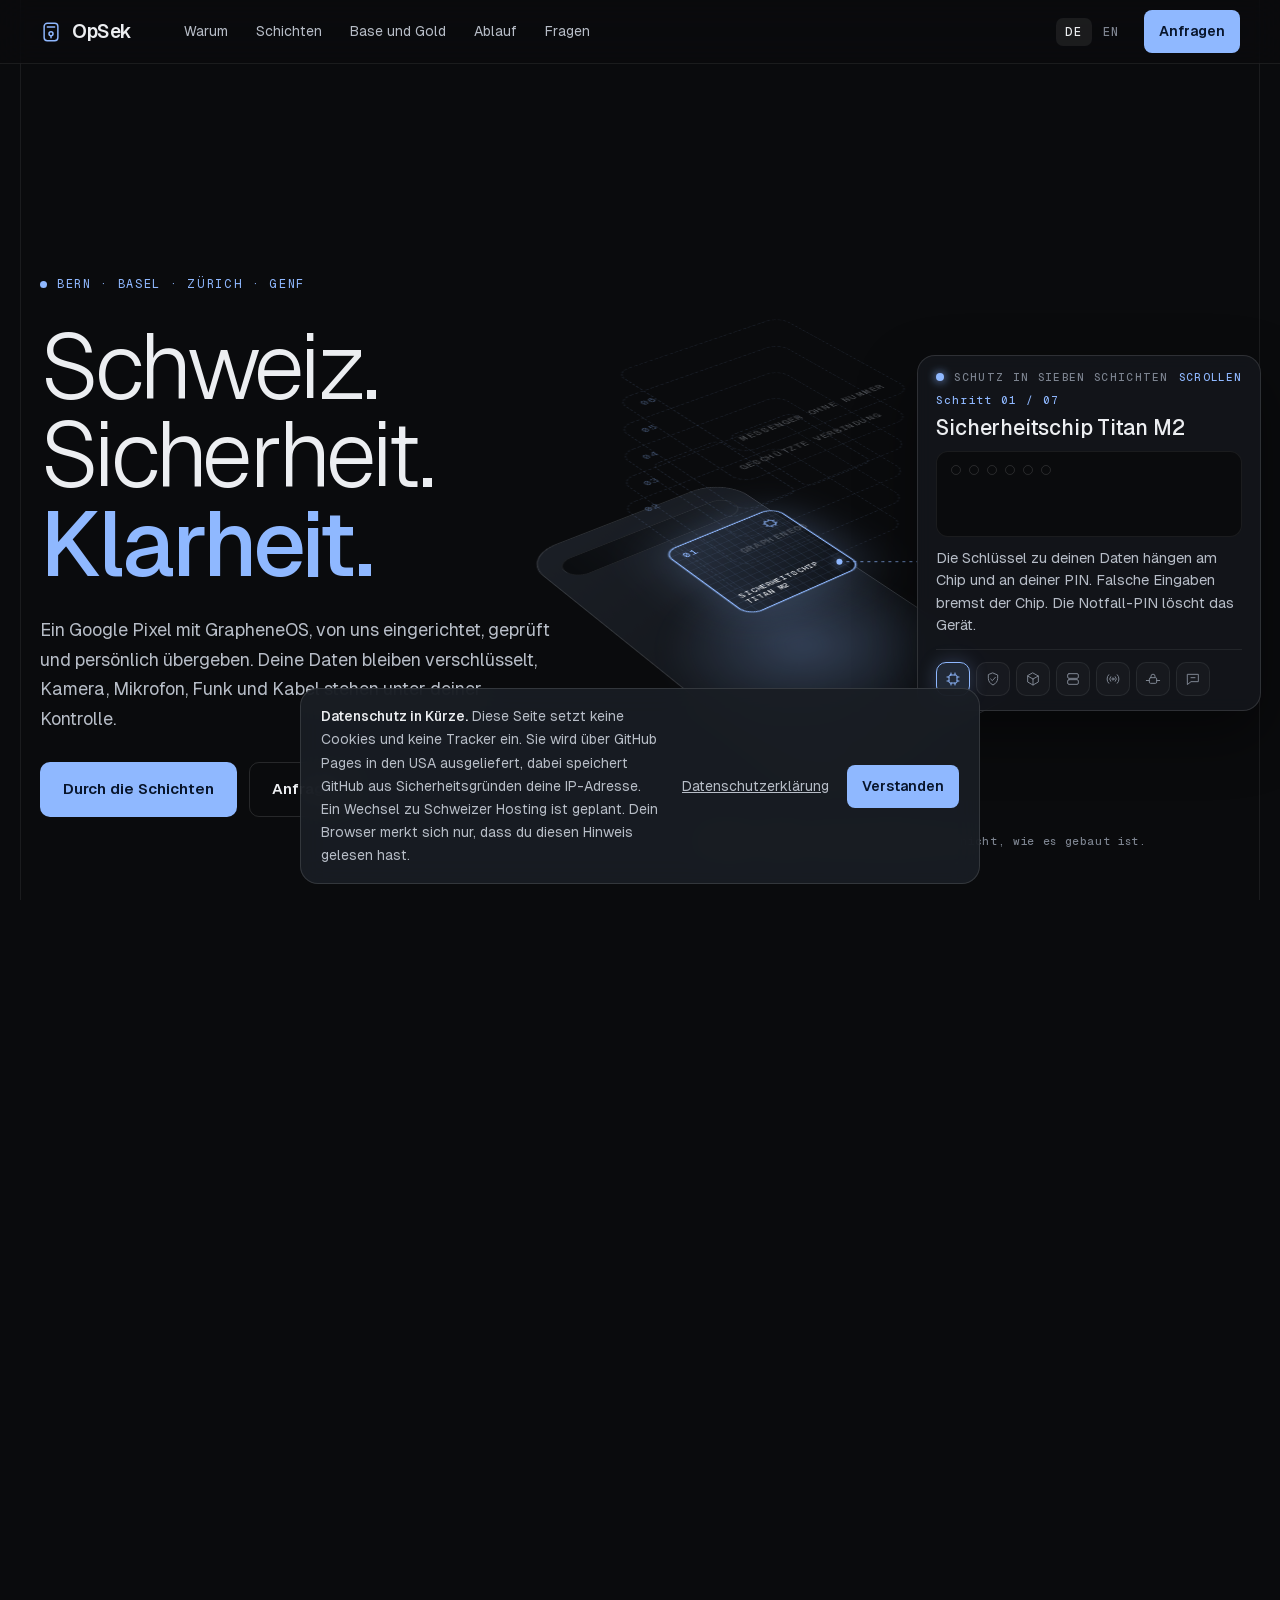
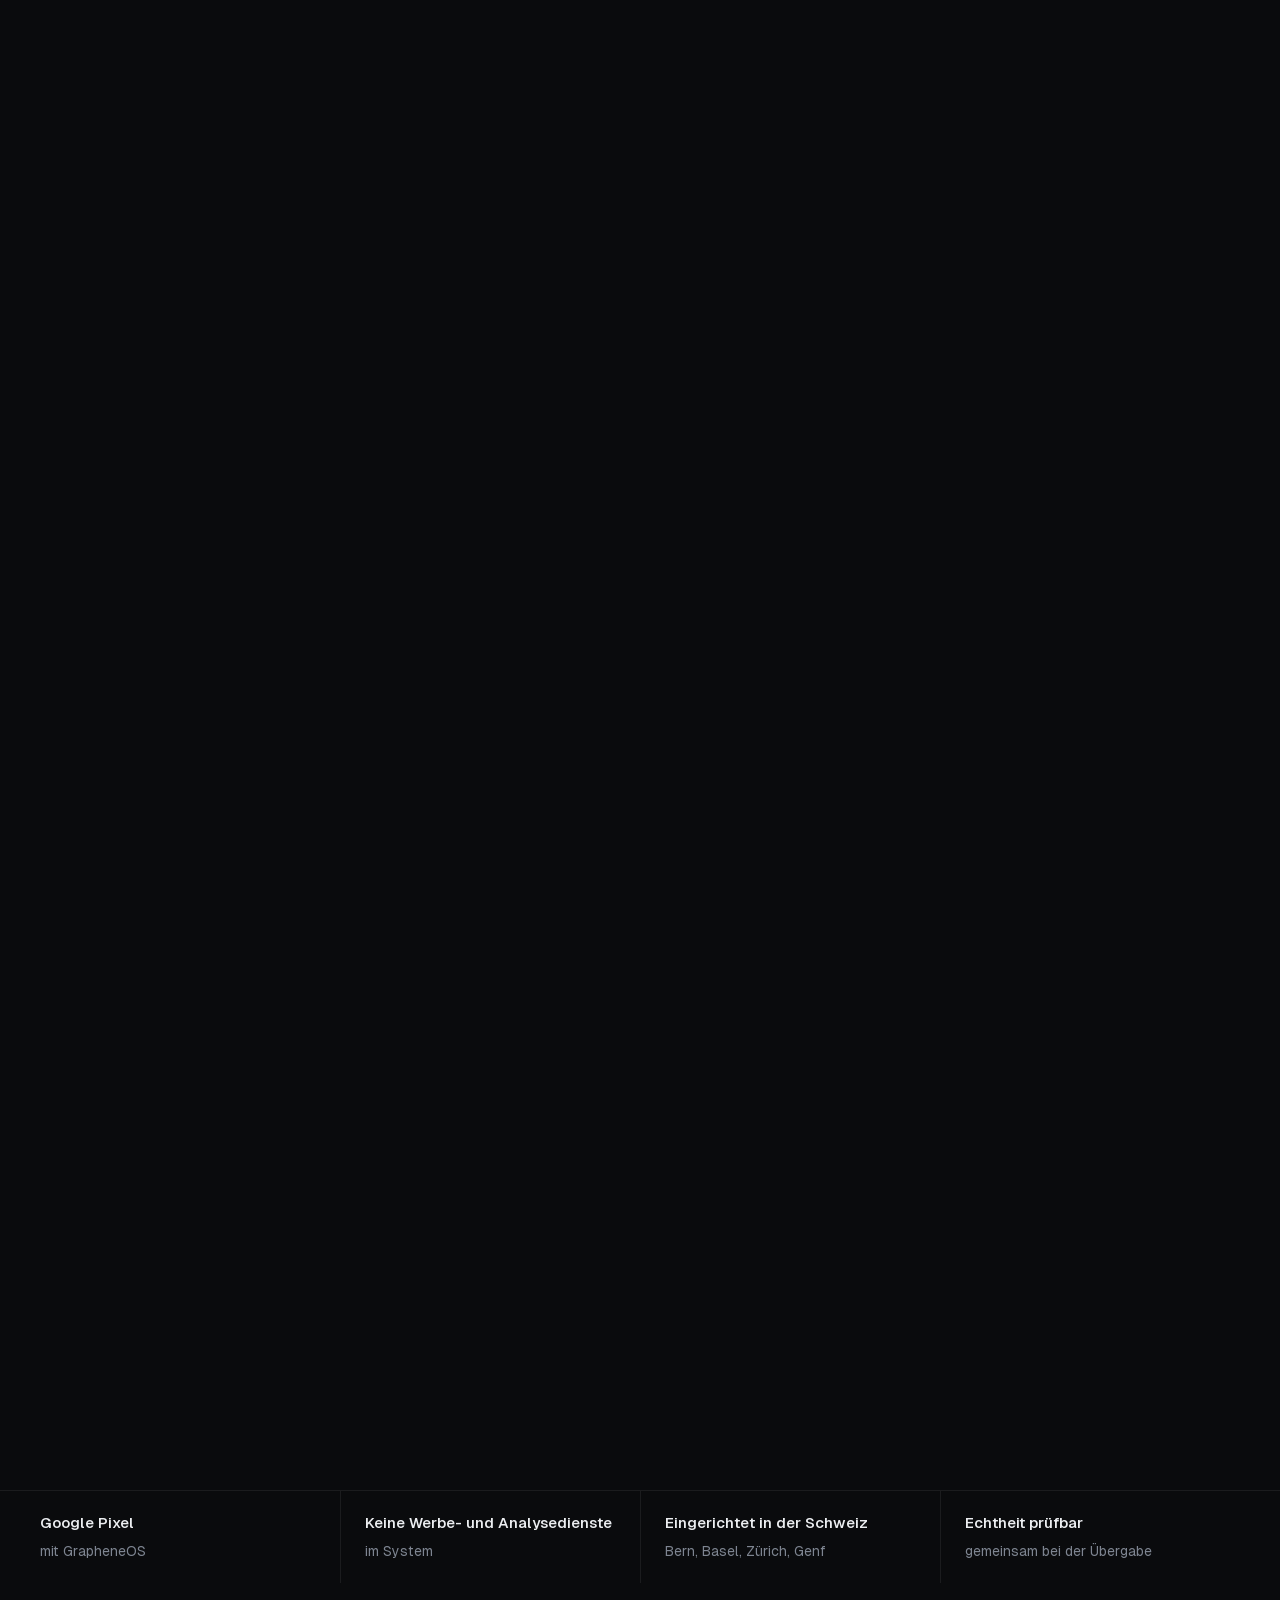
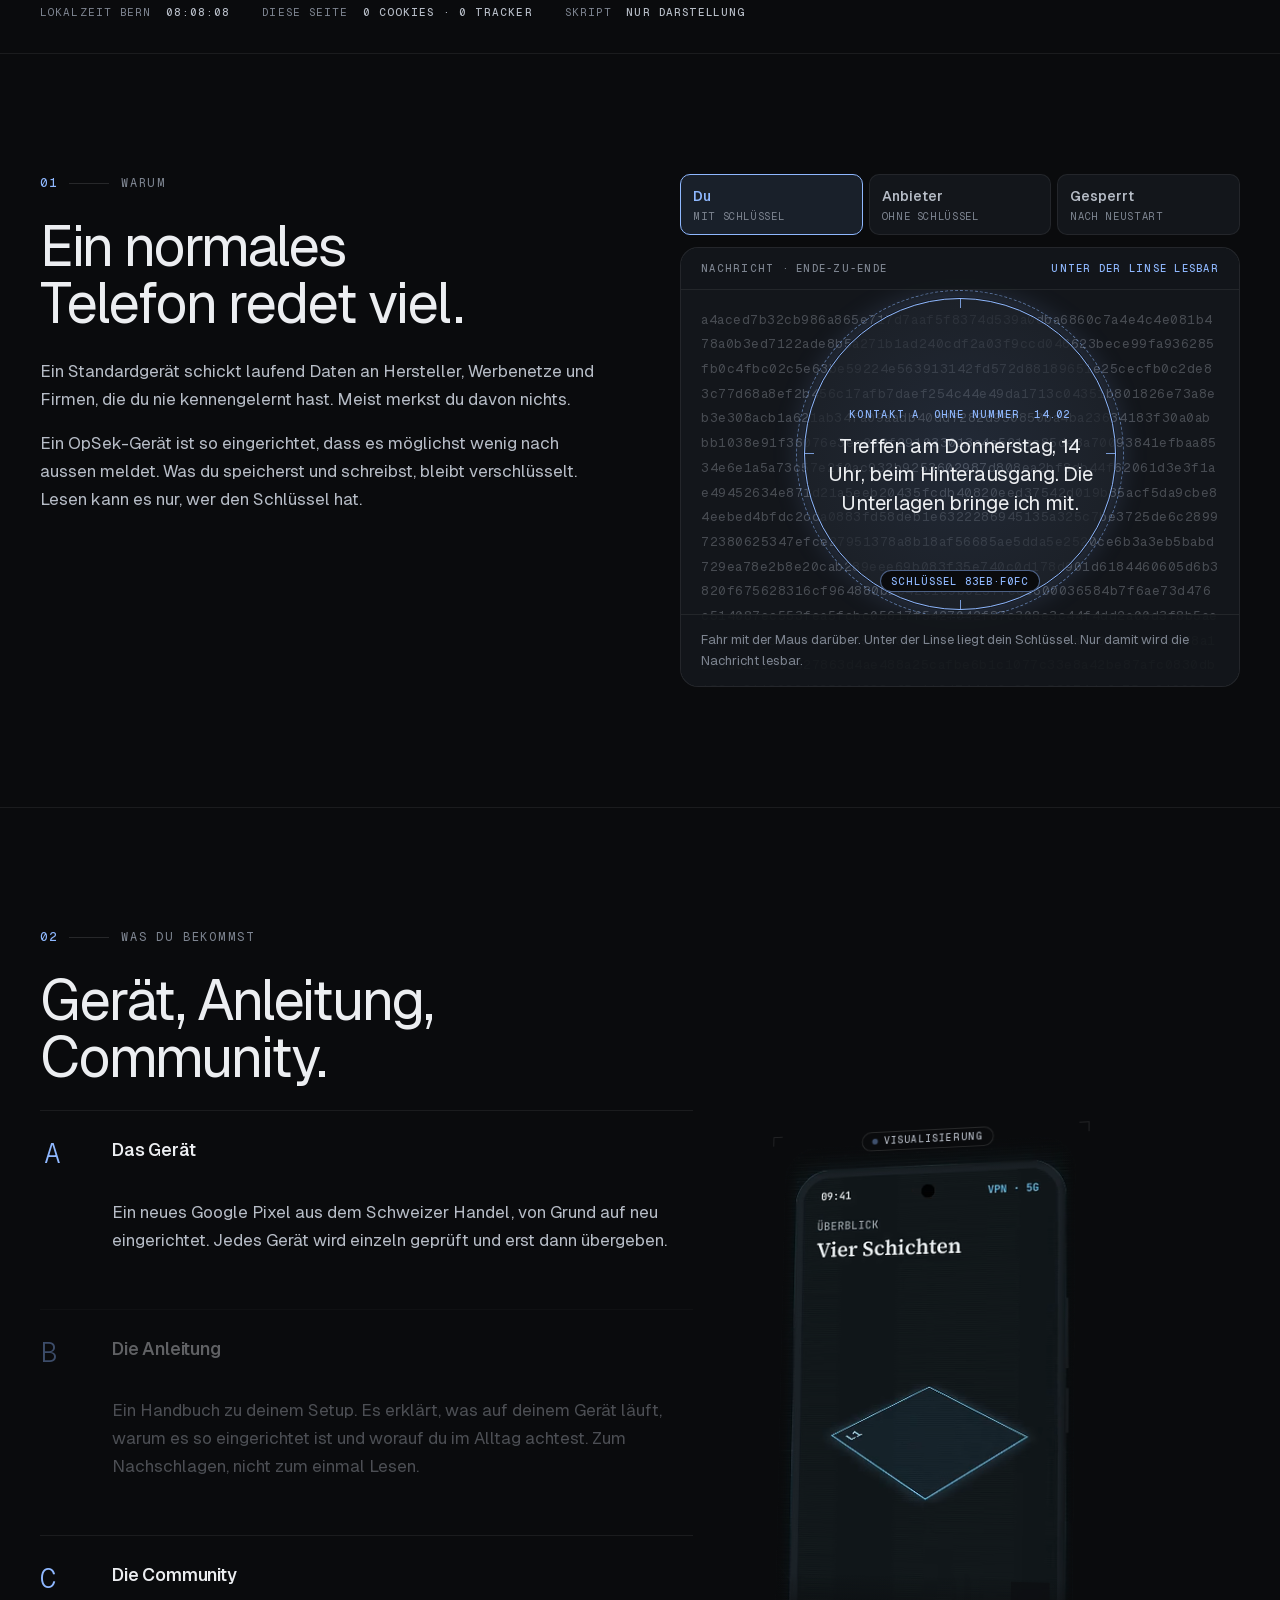
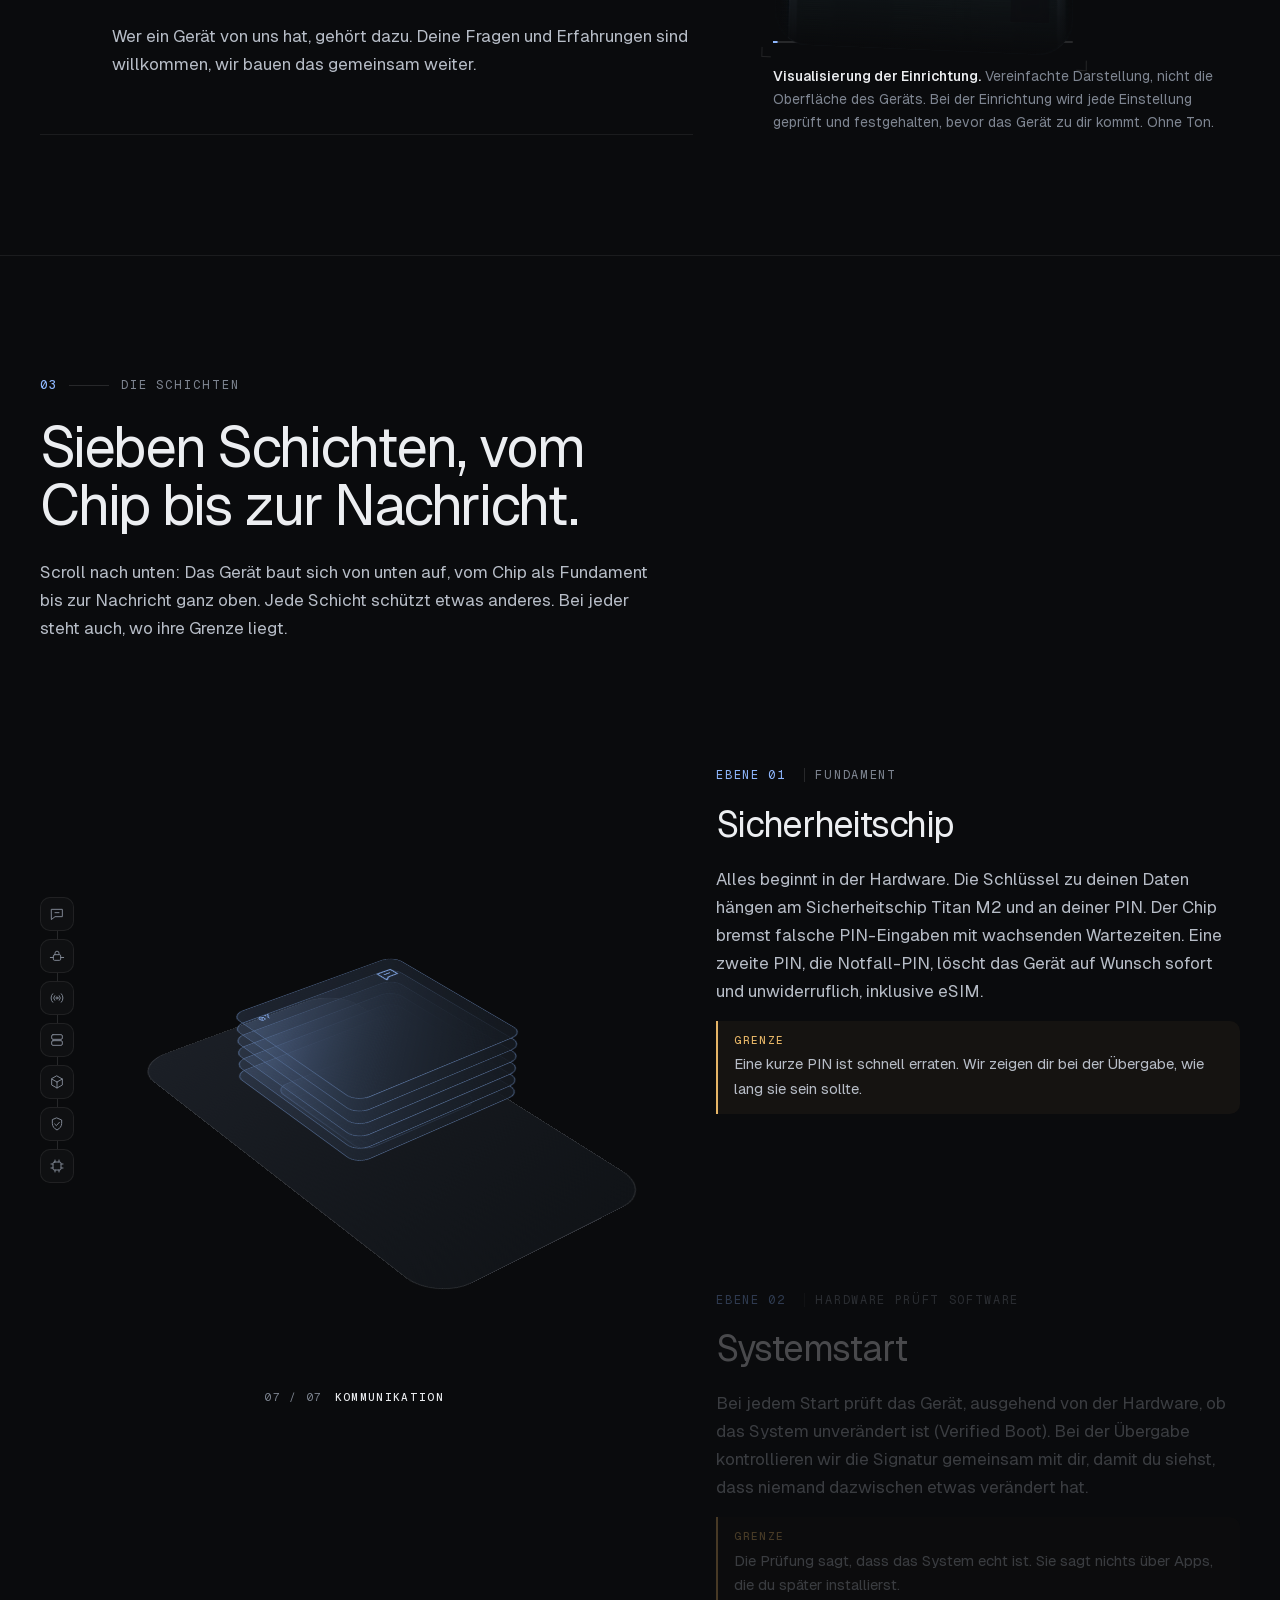
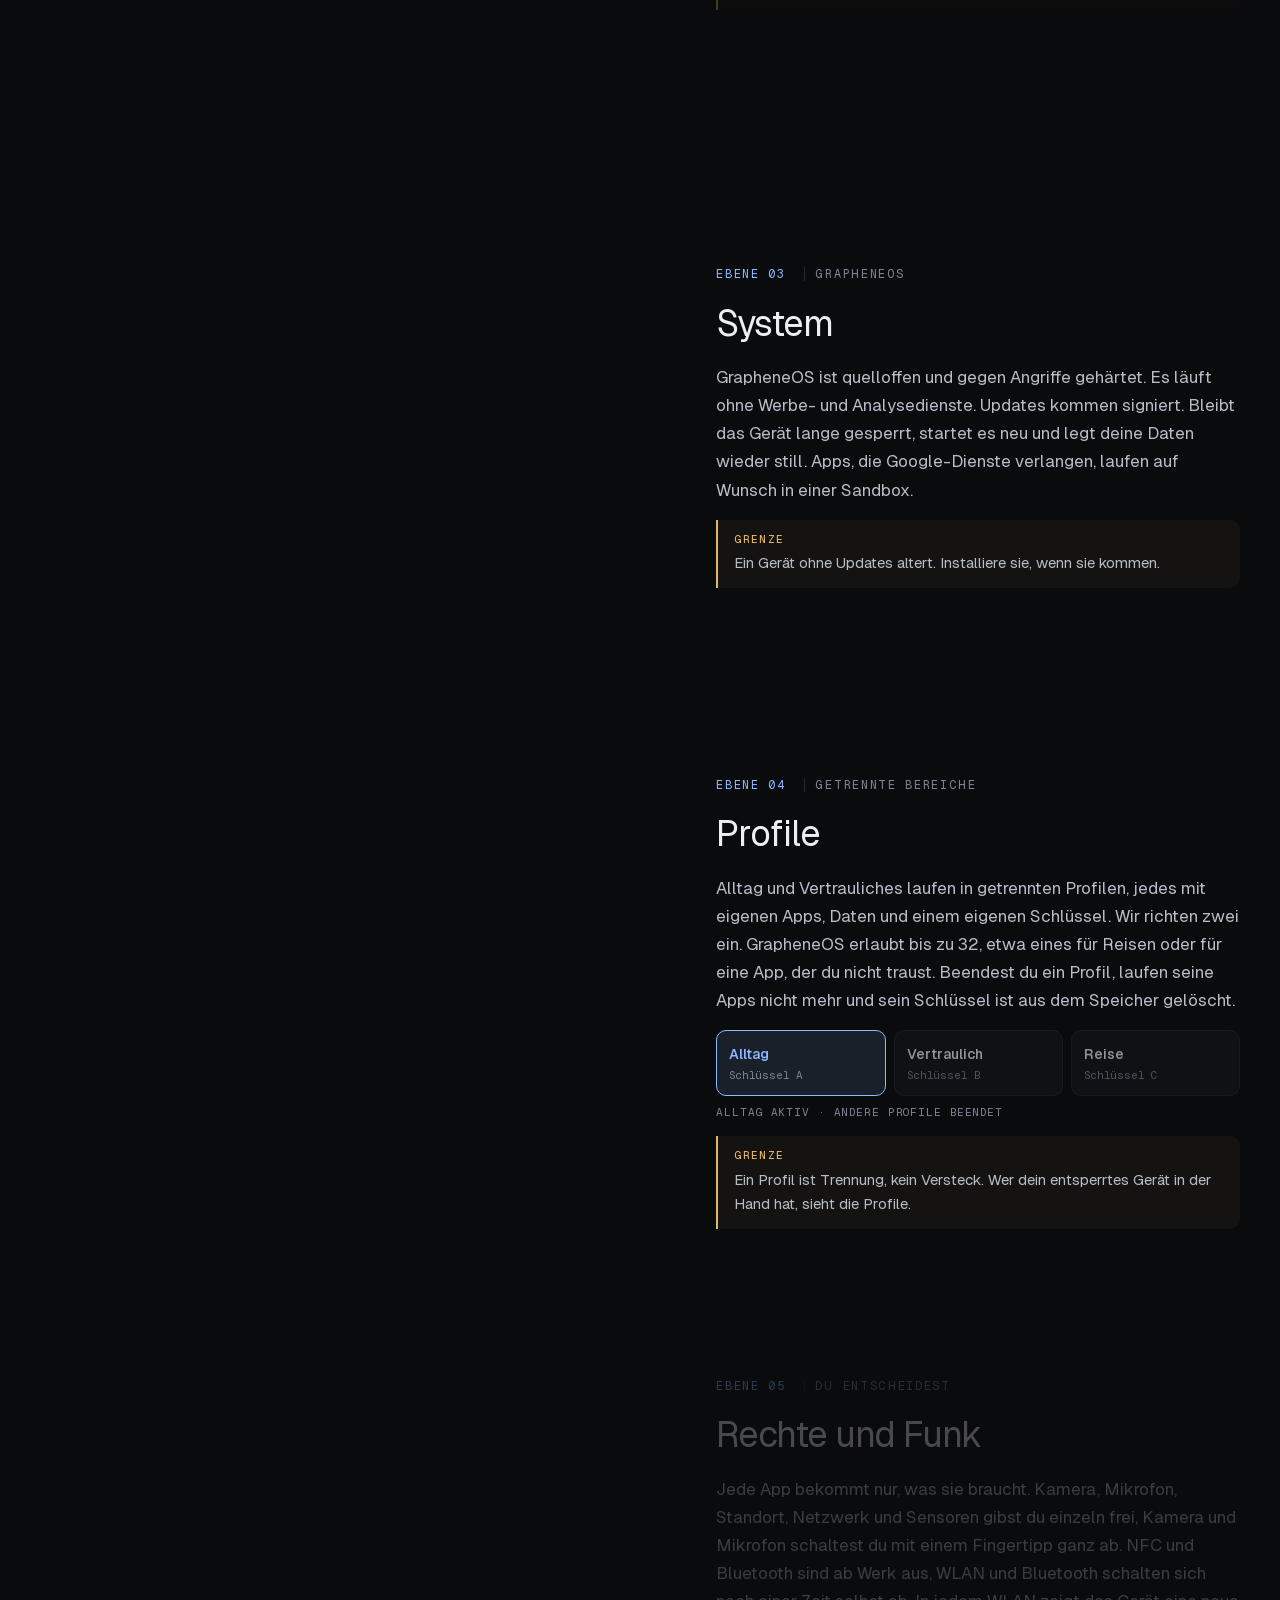
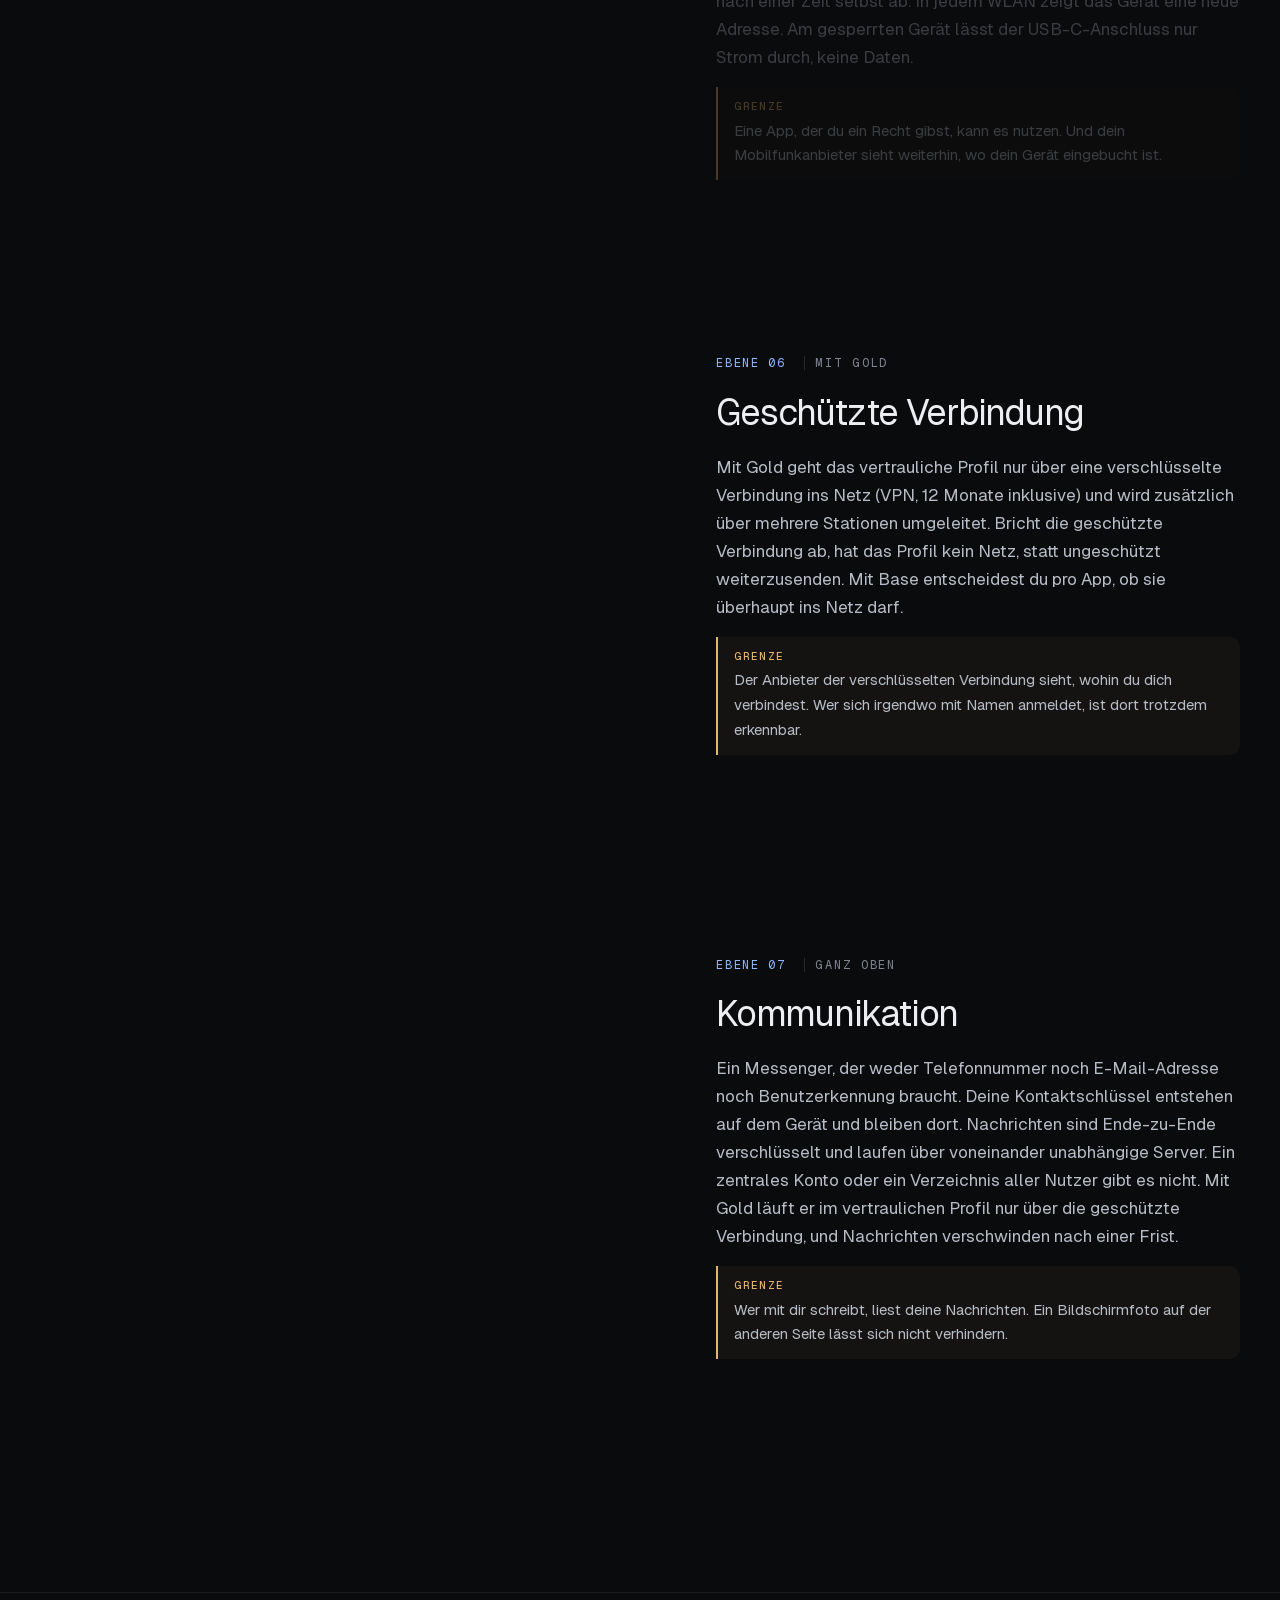
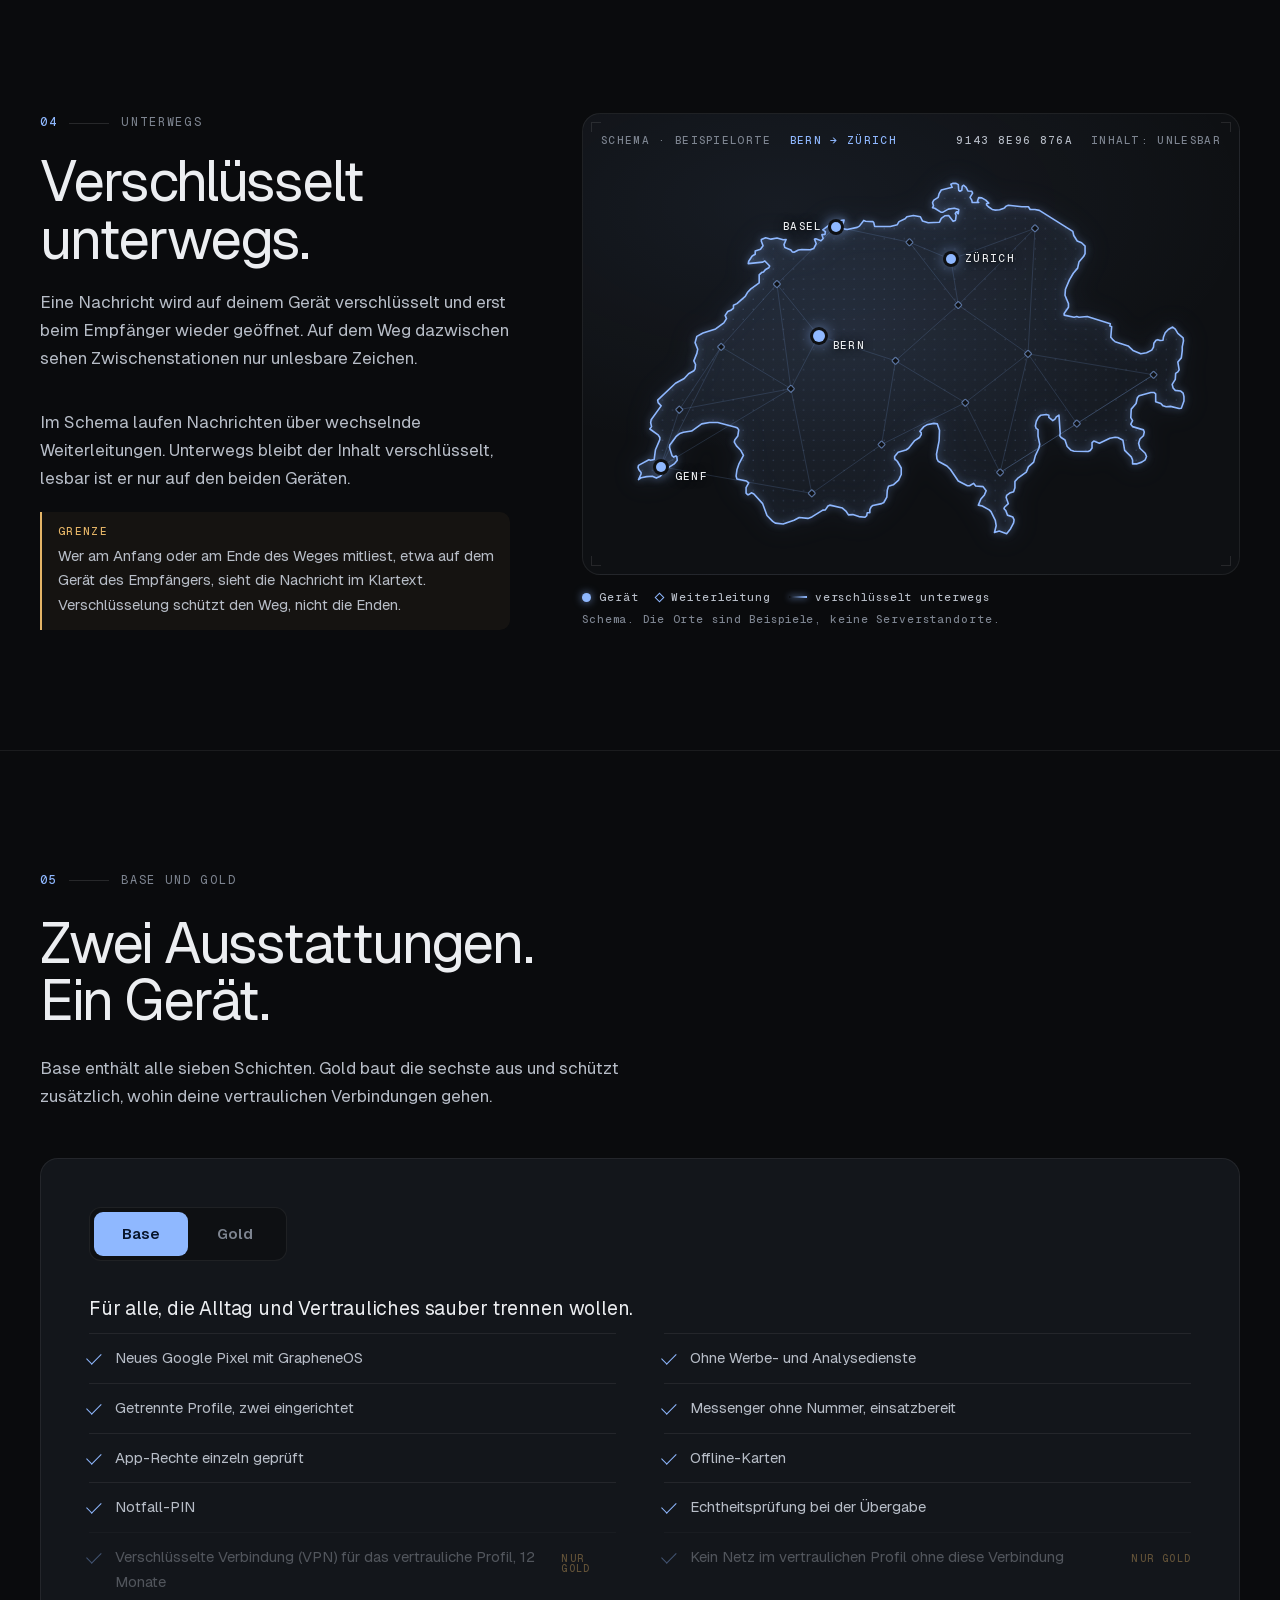
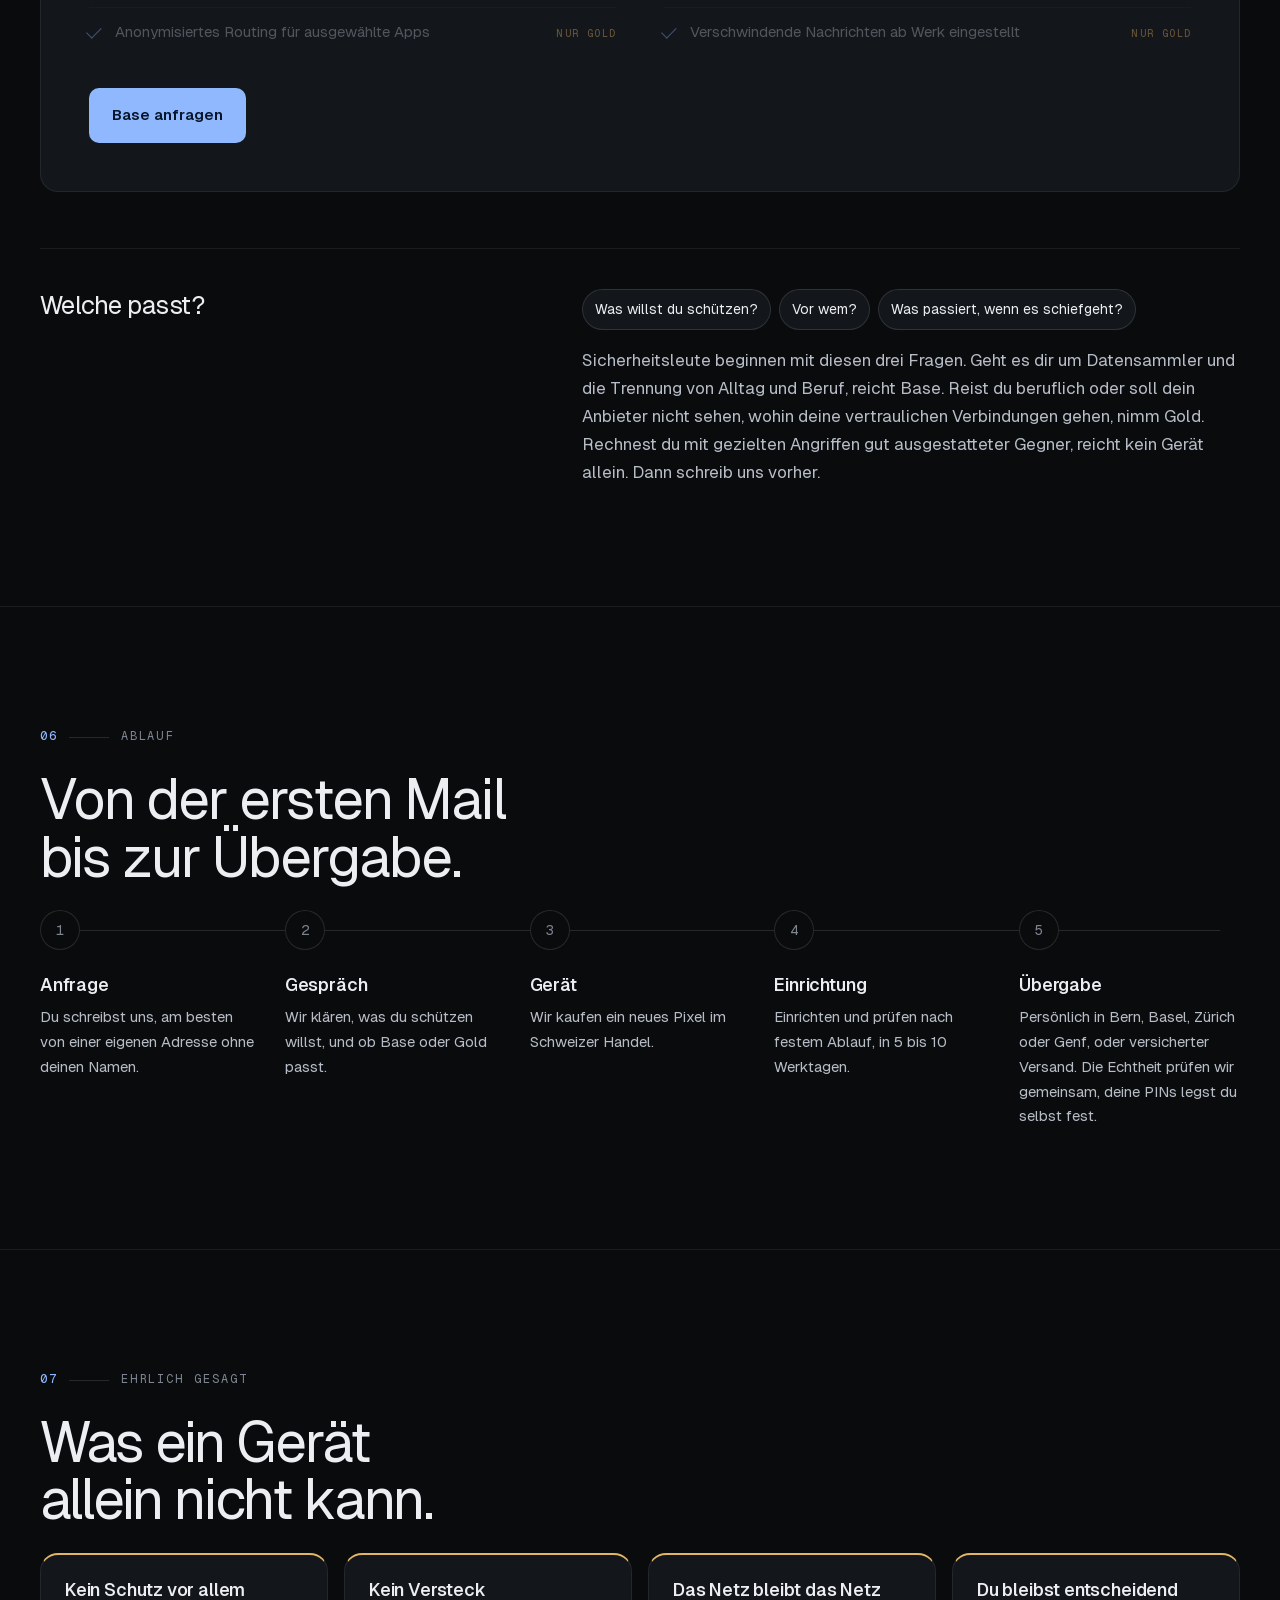
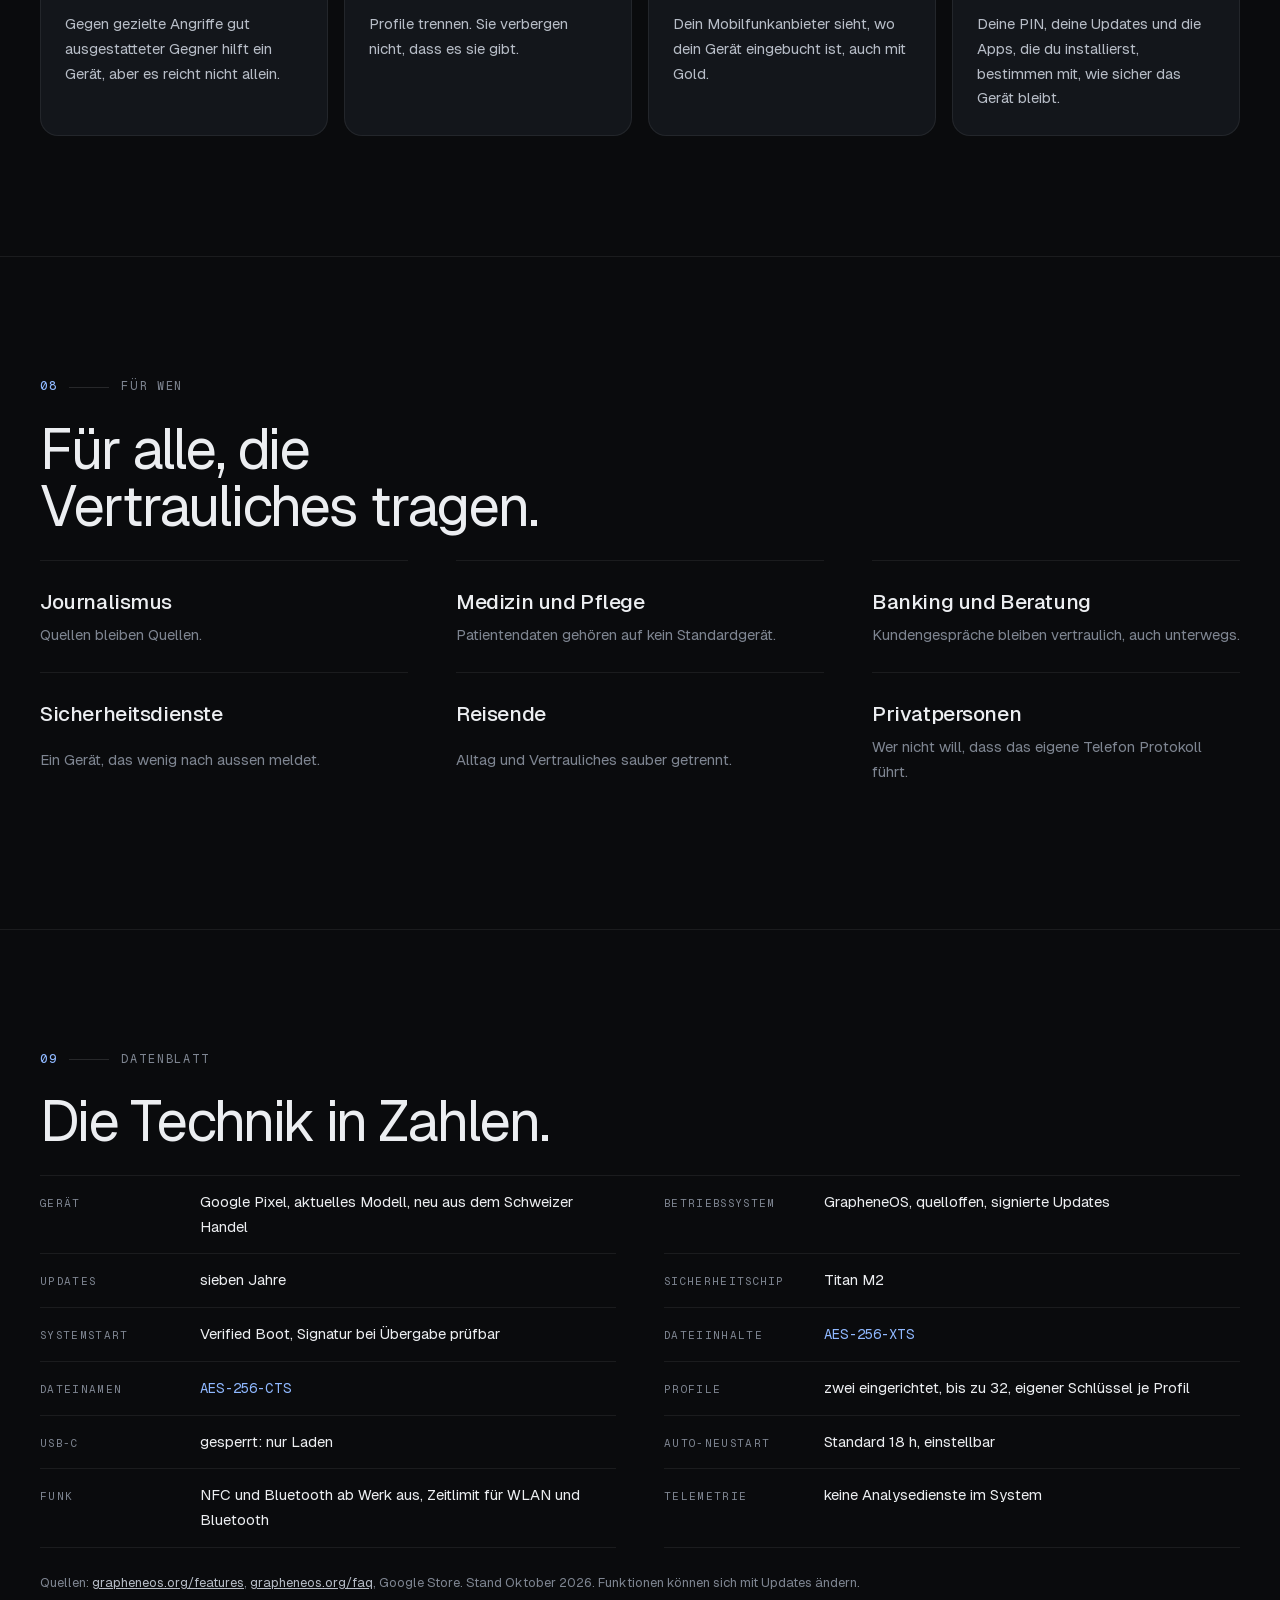
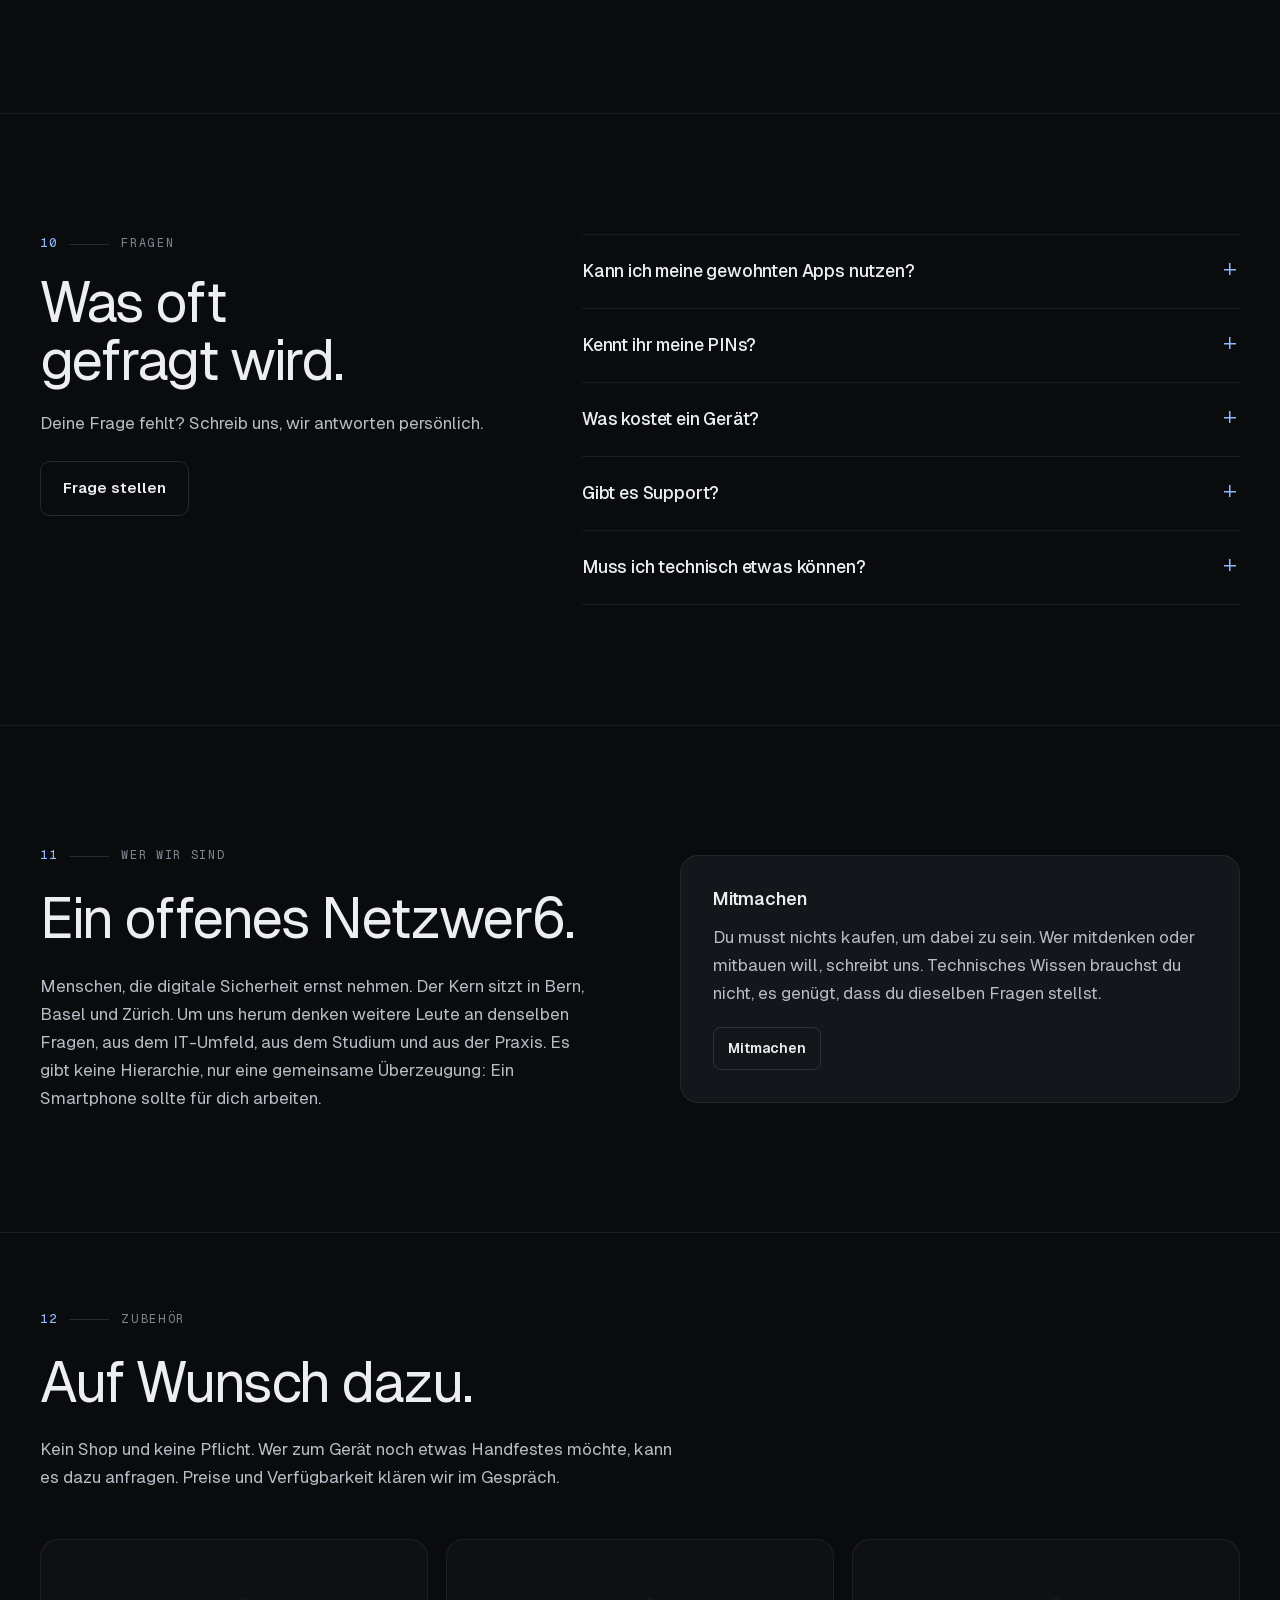
==== index.html @ 554b8f77 "Texte: «laut Google» entfernt, Protokoll-Video als Visualisierung gekennzeichnet Co-Authored-By: Cla" ====
<!doctype html>
<html lang="de" class="no-js">
<head>
<meta charset="utf-8">
<meta http-equiv="Content-Security-Policy" content="default-src 'self'; script-src 'self'; style-src 'self' 'unsafe-inline'; img-src 'self' data:; media-src 'self'; font-src 'self'; connect-src 'none'; frame-src 'none'; object-src 'none'; base-uri 'none'; form-action 'none'; manifest-src 'self'; worker-src 'none'">
<meta name="referrer" content="no-referrer">
<meta name="viewport" content="width=device-width,initial-scale=1,viewport-fit=cover">
<title>OpSek | Gehärtetes Pixel mit GrapheneOS aus der Schweiz</title>
<meta name="description" content="OpSek richtet Google-Pixel-Smartphones mit GrapheneOS ein: gehärtetes System, getrennte Profile, geprüft und persönlich übergeben. Aus der Schweiz.">
<meta name="theme-color" content="#0a0b0d">
<meta name="color-scheme" content="dark">
<link rel="canonical" href="https://opsek.ch/">
<link rel="alternate" hreflang="de" href="https://opsek.ch/">
<link rel="alternate" hreflang="en" href="https://opsek.ch/en/">
<link rel="alternate" hreflang="x-default" href="https://opsek.ch/">
<meta property="og:type" content="website">
<meta property="og:title" content="OpSek | Gehärtetes Pixel mit GrapheneOS aus der Schweiz">
<meta property="og:description" content="OpSek richtet Google-Pixel-Smartphones mit GrapheneOS ein: gehärtetes System, getrennte Profile, geprüft und persönlich übergeben. Aus der Schweiz.">
<meta property="og:url" content="https://opsek.ch/">
<meta property="og:locale" content="de_CH">
<link rel="icon" href="img/favicon.svg" type="image/svg+xml">
<link rel="preload" href="fonts/Geist-Variable.woff2" as="font" type="font/woff2" crossorigin>
<link rel="preload" href="img/hero-center-800.webp" as="image" type="image/webp" media="(max-width: 900px)">
<link rel="stylesheet" href="css/opsek.css">
<script type="application/json" id="opsek-t">{"locale": "de-CH", "keyWord": "Schlüssel ", "noKey": "Kein Schlüssel", "vault": {"du": {"st": "unter der Linse lesbar", "hint": "<span class=\"hint-fine\">Fahr mit der Maus darüber.<\/span><span class=\"hint-touch\">Zieh den Finger darüber.<\/span> Unter der Linse liegt dein Schlüssel. Nur damit wird die Nachricht lesbar."}, "anbieter": {"st": "kein Schlüssel", "hint": "So sieht es der Anbieter des Messengers: Er transportiert die Nachricht, lesen kann er sie nicht."}, "gesperrt": {"st": "Ruhezustand", "hint": "Nach einem Neustart ist der Schlüssel nicht im Speicher. Ohne deine PIN bleibt alles verschlüsselt."}}, "profState": "{p} aktiv · andere Profile beendet, ihre Schlüssel aus dem Speicher", "play": "Video abspielen", "pause": "Video anhalten", "ctaBase": "Base anfragen", "ctaGold": "Gold anfragen", "subjBase": "Interesse an OpSek Base", "subjGold": "Interesse an OpSek Gold", "level": "Ebene", "subj": {"general": "Interesse an OpSek", "base": "Interesse an OpSek Base", "gold": "Interesse an OpSek Gold", "join": "Mitmachen bei OpSek", "acc": "Frage zu Zubehör bei OpSek", "q": "Frage zu OpSek"}, "step": "Schritt {n} von 4"}</script>
</head>
<body>
<a class="skip" href="#inhalt">Zum Inhalt</a>

<header class="hdr" id="top">
  <div class="rail hdr-in">
    <a class="brand" href="#top" aria-label="OpSek, zum Seitenanfang">
      <svg viewBox="0 0 24 24" aria-hidden="true"><rect x="4.5" y="2.5" width="15" height="19" rx="3.5"/><path d="M8 6.5h8" class="cam"/><circle cx="12" cy="14" r="2.2"/><path d="M12 16.2v2"/></svg>
      <span>OpSek</span>
    </a>
    <nav class="nav" aria-label="Hauptnavigation"><a href="#warum">Warum</a><a href="#schichten">Schichten</a><a href="#modelle">Base und Gold</a><a href="#ablauf">Ablauf</a><a href="#fragen">Fragen</a></nav>
        <p class="lang" role="group" aria-label="Sprache"><b aria-current="true">DE</b><a href="en/" hreflang="en" lang="en">EN</a></p>
    <a class="btn btn-sm" href="#kontakt" data-contact="general">Anfragen</a>
  </div>
  <i class="progress" aria-hidden="true"><em></em></i>
</header>

<main id="inhalt">

<!-- HERO -->
<section class="hero" aria-labelledby="h-hero">
  <div class="rail hero-grid">
    <div class="hero-copy">
      <p class="kicker"><i class="dot"></i>Bern · Basel · Zürich · Genf</p>
      <h1 id="h-hero" data-split>Schweiz. Sicherheit. <em>Klarheit.</em></h1>
      <p class="lead">Ein Google Pixel mit GrapheneOS, von uns eingerichtet, geprüft und persönlich übergeben. Deine Daten bleiben verschlüsselt, Kamera, Mikrofon, Funk und Kabel stehen unter deiner Kontrolle.</p>
      <div class="actions">
        <a class="btn" href="#schichten" data-magnet>Durch die Schichten</a>
        <a class="btn btn-line" href="#kontakt" data-contact="general" data-magnet>Anfragen</a>
      </div>
    </div>
    <figure class="hero-visual sx" data-sx role="group" aria-label="So greift der Schutz ineinander, Schritt für Schritt" data-step="0">
      <div class="sx-scene" aria-hidden="true"><div class="sx-stack" data-sx-stack><div class="sx-phone"><i class="cam"></i><i class="glow"></i></div><div class="sx-slab chip on" style="--i:0"><span class="sl-n">01</span><span class="sl-t">Sicherheitschip Titan M2</span><svg viewBox="0 0 24 24" aria-hidden="true"><rect x="6" y="6" width="12" height="12" rx="2"/><path d="M9 3v3M15 3v3M9 18v3M15 18v3M3 9h3M3 15h3M18 9h3M18 15h3"/></svg></div><div class="sx-slab" style="--i:1"><span class="sl-n">02</span><span class="sl-t">Geprüfter Start</span><svg viewBox="0 0 24 24" aria-hidden="true"><path d="M12 3l7 3v5c0 4.5-3 8-7 10-4-2-7-5.5-7-10V6z"/><path d="M8.5 12l2.5 2.5 4.5-5"/></svg></div><div class="sx-slab" style="--i:2"><span class="sl-n">03</span><span class="sl-t">GrapheneOS</span><svg viewBox="0 0 24 24" aria-hidden="true"><path d="M12 3l8 4.5v9L12 21l-8-4.5v-9z"/><path d="M12 12l8-4.5M12 12v9M12 12L4 7.5"/></svg></div><div class="sx-slab" style="--i:3"><i class="half a"></i><i class="half b"></i><span class="sl-n">04</span><span class="sl-t">Getrennte Profile</span><svg viewBox="0 0 24 24" aria-hidden="true"><rect x="4" y="4" width="16" height="7" rx="2"/><rect x="4" y="13" width="16" height="7" rx="2"/></svg></div><div class="sx-slab" style="--i:4"><span class="sl-n">05</span><span class="sl-t">Rechte, Funk und Kabel</span><svg viewBox="0 0 24 24" aria-hidden="true"><circle cx="12" cy="12" r="1.6"/><path d="M8.5 8.5a5 5 0 0 0 0 7M15.5 8.5a5 5 0 0 1 0 7M5.6 5.6a9 9 0 0 0 0 12.8M18.4 5.6a9 9 0 0 1 0 12.8"/></svg></div><div class="sx-slab" style="--i:5"><span class="sl-n">06</span><span class="sl-t">Geschützte Verbindung</span><svg viewBox="0 0 24 24" aria-hidden="true"><rect x="6.5" y="10" width="11" height="8.5" rx="1.8"/><path d="M9 10V7.8a3 3 0 0 1 6 0V10"/><path d="M2 14.25h4.5M17.5 14.25H22"/></svg></div><div class="sx-slab" style="--i:6"><span class="sl-n">07</span><span class="sl-t">Messenger ohne Nummer</span><svg viewBox="0 0 24 24" aria-hidden="true"><path d="M4 5h16v11H9l-5 4z"/><path d="M9 10h6"/></svg></div></div></div>
      <svg class="sx-line" aria-hidden="true" focusable="false"><path data-sx-line d=""/><circle data-sx-dot r="3"/></svg>
      <div class="sx-card">
        <p class="sx-hd"><i class="sx-led" aria-hidden="true"></i><span>Schutz in sieben Schichten</span><b class="sx-hint" data-pin="Scrollen" data-tap="Antippen">Antippen</b></p>
        <div class="sx-body"><div class="sx-c" id="sx-c0" data-c="0"><p class="sx-k">Schritt 01 / 07</p><p class="sx-t">Sicherheitschip Titan M2</p><div class="dm dm-pin"><span class="pin" aria-hidden="true"><i></i><i></i><i></i><i></i><i></i><i></i></span><span class="dm-l l1">Falsche PIN · Wartezeit wächst</span><span class="dm-l l2">Notfall-PIN · Gerät wird gelöscht</span><i class="wipe" aria-hidden="true"></i></div><p class="sx-p">Die Schlüssel zu deinen Daten hängen am Chip und an deiner PIN. Falsche Eingaben bremst der Chip. Die Notfall-PIN löscht das Gerät.</p></div><div class="sx-c" id="sx-c1" data-c="1" hidden><p class="sx-k">Schritt 02 / 07</p><p class="sx-t">Geprüfter Start</p><div class="dm dm-boot"><code data-sx-scr="7F3A 09BC E41D 5A2C">7F3A 09BC E41D 5A2C</code><span class="ok"><svg viewBox="0 0 24 24" aria-hidden="true"><path d="M5 12.5l4.5 4.5L19 7.5"/></svg>Signatur stimmt</span></div><p class="sx-p">Bei jedem Start prüft das Gerät, ausgehend von der Hardware, ob das System unverändert ist.</p></div><div class="sx-c" id="sx-c2" data-c="2" hidden><p class="sx-k">Schritt 03 / 07</p><p class="sx-t">GrapheneOS</p><div class="dm"><ul class="dm-sw"><li style="--k:0"><span>Werbedienste</span><b class="sw to-off" aria-hidden="true"></b><em>aus</em></li><li style="--k:1"><span>Analysedienste</span><b class="sw to-off" aria-hidden="true"></b><em>aus</em></li><li style="--k:2"><span>Signierte Updates</span><b class="sw to-on" aria-hidden="true"></b><em>an</em></li><li style="--k:3"><span>Neustart nach langer Sperre</span><b class="sw to-on" aria-hidden="true"></b><em>an</em></li></ul></div><p class="sx-p">Ein gehärtetes System ohne Werbe- und Analysedienste. Bleibt das Gerät lange gesperrt, startet es neu und legt die Daten still.</p></div><div class="sx-c" id="sx-c3" data-c="3" hidden><p class="sx-k">Schritt 04 / 07</p><p class="sx-t">Getrennte Profile</p><div class="dm dm-prof"><div class="pa"><b>Alltag</b><i>Schlüssel A</i><em>aktiv</em></div><i class="wall" aria-hidden="true"></i><div class="pb"><b>Vertraulich</b><i>Schlüssel B</i><em>beendet</em></div></div><p class="sx-p">Alltag und Vertrauliches mit eigenen Apps, Daten und Schlüsseln. Ein beendetes Profil ist wieder verschlüsselt. Trennung, kein Versteck.</p></div><div class="sx-c" id="sx-c4" data-c="4" hidden><p class="sx-k">Schritt 05 / 07</p><p class="sx-t">Rechte, Funk und Kabel</p><div class="dm"><ul class="dm-sw"><li style="--k:0"><span>Kamera</span><b class="sw to-off" aria-hidden="true"></b><em>aus</em></li><li style="--k:1"><span>Mikrofon</span><b class="sw to-off" aria-hidden="true"></b><em>aus</em></li><li style="--k:2"><span>Bluetooth</span><b class="sw to-off" aria-hidden="true"></b><em>aus</em></li><li style="--k:3"><span>USB-C gesperrt</span><b class="sw to-on" aria-hidden="true"></b><em>nur Strom</em></li></ul></div><p class="sx-p">Kamera, Mikrofon und Funk steuerst du einzeln. Am gesperrten Gerät lässt USB-C nur Strom durch.</p></div><div class="sx-c" id="sx-c5" data-c="5" hidden><p class="sx-k">Schritt 06 / 07</p><p class="sx-t">Geschützte Verbindung</p><div class="dm dm-tun"><div class="tun" aria-hidden="true"><span class="n1">Gerät</span><i class="pipe"><i class="pk"></i><i class="pk"></i><i class="pk"></i><i class="brk"></i></i><span class="n2">Netz</span></div><span class="dm-l l1">Verschlüsselt unterwegs</span><span class="dm-l l2 warn">Verbindung weg · kein Netz (Kill Switch)</span></div><p class="sx-p">Mit Gold geht das vertrauliche Profil nur verschlüsselt ins Netz. Bricht die Verbindung ab, gibt es kein Netz statt ungeschützter Daten.</p></div><div class="sx-c" id="sx-c6" data-c="6" hidden><p class="sx-k">Schritt 07 / 07</p><p class="sx-t">Messenger ohne Nummer</p><div class="dm dm-msg"><span class="bub"><code data-sx-scr="Treffen um 14 Uhr?">Treffen um 14 Uhr?</code></span><span class="tags"><i>keine Nummer</i><i>keine E-Mail</i><i>keine ID</i></span></div><p class="sx-p">Keine Telefonnummer, keine E-Mail, keine Kennung. Lesbar ist eine Nachricht nur bei dir und beim Empfänger.</p></div></div>
        <div class="sx-dots"><button type="button" class="sx-dot on" data-s="0" aria-controls="sx-c0" aria-pressed="true" aria-label="Schritt 01: Sicherheitschip Titan M2"><svg viewBox="0 0 24 24" aria-hidden="true"><rect x="6" y="6" width="12" height="12" rx="2"/><path d="M9 3v3M15 3v3M9 18v3M15 18v3M3 9h3M3 15h3M18 9h3M18 15h3"/></svg></button><button type="button" class="sx-dot" data-s="1" aria-controls="sx-c1" aria-pressed="false" aria-label="Schritt 02: Geprüfter Start"><svg viewBox="0 0 24 24" aria-hidden="true"><path d="M12 3l7 3v5c0 4.5-3 8-7 10-4-2-7-5.5-7-10V6z"/><path d="M8.5 12l2.5 2.5 4.5-5"/></svg></button><button type="button" class="sx-dot" data-s="2" aria-controls="sx-c2" aria-pressed="false" aria-label="Schritt 03: GrapheneOS"><svg viewBox="0 0 24 24" aria-hidden="true"><path d="M12 3l8 4.5v9L12 21l-8-4.5v-9z"/><path d="M12 12l8-4.5M12 12v9M12 12L4 7.5"/></svg></button><button type="button" class="sx-dot" data-s="3" aria-controls="sx-c3" aria-pressed="false" aria-label="Schritt 04: Getrennte Profile"><svg viewBox="0 0 24 24" aria-hidden="true"><rect x="4" y="4" width="16" height="7" rx="2"/><rect x="4" y="13" width="16" height="7" rx="2"/></svg></button><button type="button" class="sx-dot" data-s="4" aria-controls="sx-c4" aria-pressed="false" aria-label="Schritt 05: Rechte, Funk und Kabel"><svg viewBox="0 0 24 24" aria-hidden="true"><circle cx="12" cy="12" r="1.6"/><path d="M8.5 8.5a5 5 0 0 0 0 7M15.5 8.5a5 5 0 0 1 0 7M5.6 5.6a9 9 0 0 0 0 12.8M18.4 5.6a9 9 0 0 1 0 12.8"/></svg></button><button type="button" class="sx-dot" data-s="5" aria-controls="sx-c5" aria-pressed="false" aria-label="Schritt 06: Geschützte Verbindung"><svg viewBox="0 0 24 24" aria-hidden="true"><rect x="6.5" y="10" width="11" height="8.5" rx="1.8"/><path d="M9 10V7.8a3 3 0 0 1 6 0V10"/><path d="M2 14.25h4.5M17.5 14.25H22"/></svg></button><button type="button" class="sx-dot" data-s="6" aria-controls="sx-c6" aria-pressed="false" aria-label="Schritt 07: Messenger ohne Nummer"><svg viewBox="0 0 24 24" aria-hidden="true"><path d="M4 5h16v11H9l-5 4z"/><path d="M9 10h6"/></svg></button></div>
      </div>
      <figcaption class="sx-cap">Schema. Zeigt, was das Gerät tut, nicht, wie es gebaut ist.</figcaption>
    </figure>
  </div>
  <div class="sx-track" aria-hidden="true"></div>
  <ul class="rail facts" aria-label="Das Wichtigste in Kürze"><li><b>Google Pixel</b><span>mit GrapheneOS</span></li><li><b>Keine Werbe- und Analysedienste</b><span>im System</span></li><li><b>Eingerichtet in der Schweiz</b><span>Bern, Basel, Zürich, Genf</span></li><li><b>Echtheit prüfbar</b><span>gemeinsam bei der Übergabe</span></li></ul>
  <p class="rail tele" aria-hidden="true"><span>Lokalzeit Bern <b data-clock>00:00:00</b></span><span>Diese Seite <b>0 Cookies · 0 Tracker</b></span><span>Skript <b>nur Darstellung</b></span></p>
</section>

<!-- WARUM -->
<section class="sec" id="warum" aria-labelledby="h-warum">
  <div class="rail split">
    <div>
      <p class="sh"><b>01</b><span>Warum</span></p>
      <h2 id="h-warum" data-decrypt>Ein normales Telefon redet viel.</h2>
      <p class="body">Ein Standardgerät schickt laufend Daten an Hersteller, Werbenetze und Firmen, die du nie kennengelernt hast. Meist merkst du davon nichts.</p>
      <p class="body">Ein OpSek-Gerät ist so eingerichtet, dass es möglichst wenig nach aussen meldet. Was du speicherst und schreibst, bleibt verschlüsselt. Lesen kann es nur, wer den Schlüssel hat.</p>
    </div>
    <div class="vault" data-vault>
      <div class="persp" role="radiogroup" aria-label="Blickwinkel wählen"><button type="button" role="radio" aria-checked="true" data-v="du">Du<i>mit Schlüssel</i></button><button type="button" role="radio" aria-checked="false" data-v="anbieter">Anbieter<i>ohne Schlüssel</i></button><button type="button" role="radio" aria-checked="false" data-v="gesperrt">Gesperrt<i>nach Neustart</i></button></div>
      <div class="lamp" data-lamp data-view="du">
        <div class="lamp-head" aria-hidden="true"><span>Nachricht · Ende-zu-Ende</span><span class="lh-state" data-lh>unter der Linse lesbar</span></div>
        <div class="lamp-cipher" aria-hidden="true" data-cipher></div>
        <div class="lamp-layer lamp-plain" aria-hidden="true">
          <div class="msg">
            <p class="msg-meta"><span>Kontakt A</span><span>ohne Nummer</span><span>14.02</span></p>
            <p class="msg-text">Treffen am Donnerstag, 14 Uhr, beim Hinterausgang. Die Unterlagen bringe ich mit.</p>
          </div>
        </div>
        <div class="lamp-layer lamp-prov" aria-hidden="true"><dl class="prov"><div><dt>Inhalt</dt><dd>nicht lesbar</dd></div><div><dt>Telefonnummer</dt><dd>keine</dd></div><div><dt>Schlüssel</dt><dd>nur bei dir und deinem Kontakt</dd></div></dl></div>
        <div class="lamp-lock" aria-hidden="true">
          <svg viewBox="0 0 24 24"><rect x="5" y="10.5" width="14" height="10" rx="2.5"/><path d="M8 10.5V8a4 4 0 0 1 8 0v2.5"/><circle cx="12" cy="15.5" r="1.4"/></svg>
          <p><b>Ruhezustand</b>Der Schlüssel ist nicht im Speicher. Ohne deine PIN bleibt alles verschlüsselt.</p>
        </div>
        <div class="lens" aria-hidden="true"><i class="ring"></i><i class="ring2"></i><i class="cross"></i><span class="lens-key" data-lenskey>Schlüssel 0000·0000</span></div>
        <p class="lamp-hint" aria-live="polite" data-hint><span class="hint-fine">Fahr mit der Maus darüber.</span><span class="hint-touch">Zieh den Finger darüber.</span> Unter der Linse liegt dein Schlüssel. Nur damit wird die Nachricht lesbar.</p>
      </div>
      <p class="sr">Beispiel in drei Blickwinkeln: Mit deinem Schlüssel ist die Nachricht lesbar. Der Anbieter des Messengers sieht nur verschlüsselte Zeichen und keine Telefonnummer. Nach einem Neustart ist der Schlüssel nicht im Speicher, ohne PIN bleibt alles verschlüsselt.</p>
    </div>
  </div>
</section>

<!-- WAS DU BEKOMMST -->
<section class="sec" id="bekommst" aria-labelledby="h-bekommst">
  <div class="rail">
    <p class="sh"><b>02</b><span>Was du bekommst</span></p>
    <h2 id="h-bekommst" data-decrypt>Gerät, Anleitung, Community.</h2>
    <ol class="get" data-get-list><li class="rv" data-get><span class="num">A</span><h3>Das Gerät</h3><p>Ein neues Google Pixel aus dem Schweizer Handel, von Grund auf neu eingerichtet. Jedes Gerät wird einzeln geprüft und erst dann übergeben.</p></li><li class="rv" data-get><span class="num">B</span><h3>Die Anleitung</h3><p>Ein Handbuch zu deinem Setup. Es erklärt, was auf deinem Gerät läuft, warum es so eingerichtet ist und worauf du im Alltag achtest. Zum Nachschlagen, nicht zum einmal Lesen.</p></li><li class="rv" data-get><span class="num">C</span><h3>Die Community</h3><p>Wer ein Gerät von uns hat, gehört dazu. Deine Fragen und Erfahrungen sind willkommen, wir bauen das gemeinsam weiter.</p></li></ol>
    <figure class="protocol" data-protocol>
      <div class="pr-device">
        <i class="pr-glow" aria-hidden="true"></i>
        <div class="pr-screen">
          <video muted playsinline preload="none" poster="img/protokoll-poster.webp" width="632" height="1072" aria-label="Visualisierung der Einrichtung: Schichten, Systemprüfung, App-Rechte und Updates">
            <source data-src="media/protokoll.webm" type="video/webm">
            <source data-src="media/protokoll.mp4" type="video/mp4">
          </video>
          <i class="pr-veil" aria-hidden="true"></i>
        </div>
        <i class="tick tl"></i><i class="tick tr"></i><i class="tick bl"></i><i class="tick br"></i>
        <button class="pr-toggle" type="button" aria-label="Video abspielen" data-pr-toggle><i></i></button>
        <span class="pr-rec" aria-hidden="true"><i></i>Visualisierung</span>
      </div>
      <i class="pr-bar" aria-hidden="true"><em></em></i>
      <figcaption><b>Visualisierung der Einrichtung.</b> Vereinfachte Darstellung, nicht die Oberfläche des Geräts. Bei der Einrichtung wird jede Einstellung geprüft und festgehalten, bevor das Gerät zu dir kommt. Ohne Ton.</figcaption>
    </figure>
  </div>
</section>

<!-- SCHICHTEN -->
<section class="sec layers" id="schichten" aria-labelledby="h-schichten">
  <div class="rail">
    <p class="sh"><b>03</b><span>Die Schichten</span></p>
    <h2 id="h-schichten" data-decrypt>Sieben Schichten, vom Chip bis zur Nachricht.</h2>
    <p class="body intro">Scroll nach unten: Das Gerät baut sich von unten auf, vom Chip als Fundament bis zur Nachricht ganz oben. Jede Schicht schützt etwas anderes. Bei jeder steht auch, wo ihre Grenze liegt.</p>
  </div>
  <div class="rail layers-grid">
    <div class="stage">
      <nav class="lnav" aria-label="Ebenen des Geräts, vom Chip nach oben" data-lnav><a href="#ebene-1" data-ln="0" aria-label="Ebene 1: Sicherheitschip"><svg viewBox="0 0 24 24" aria-hidden="true"><rect x="6" y="6" width="12" height="12" rx="2"/><path d="M9 3v3M15 3v3M9 18v3M15 18v3M3 9h3M3 15h3M18 9h3M18 15h3"/></svg><span class="ln-t" aria-hidden="true"><i>01</i>Sicherheitschip</span></a><a href="#ebene-2" data-ln="1" aria-label="Ebene 2: Systemstart"><svg viewBox="0 0 24 24" aria-hidden="true"><path d="M12 3l7 3v5c0 4.5-3 8-7 10-4-2-7-5.5-7-10V6z"/><path d="M8.5 12l2.5 2.5 4.5-5"/></svg><span class="ln-t" aria-hidden="true"><i>02</i>Systemstart</span></a><a href="#ebene-3" data-ln="2" aria-label="Ebene 3: System"><svg viewBox="0 0 24 24" aria-hidden="true"><path d="M12 3l8 4.5v9L12 21l-8-4.5v-9z"/><path d="M12 12l8-4.5M12 12v9M12 12L4 7.5"/></svg><span class="ln-t" aria-hidden="true"><i>03</i>System</span></a><a href="#ebene-4" data-ln="3" aria-label="Ebene 4: Profile"><svg viewBox="0 0 24 24" aria-hidden="true"><rect x="4" y="4" width="16" height="7" rx="2"/><rect x="4" y="13" width="16" height="7" rx="2"/></svg><span class="ln-t" aria-hidden="true"><i>04</i>Profile</span></a><a href="#ebene-5" data-ln="4" aria-label="Ebene 5: Rechte und Funk"><svg viewBox="0 0 24 24" aria-hidden="true"><circle cx="12" cy="12" r="1.6"/><path d="M8.5 8.5a5 5 0 0 0 0 7M15.5 8.5a5 5 0 0 1 0 7M5.6 5.6a9 9 0 0 0 0 12.8M18.4 5.6a9 9 0 0 1 0 12.8"/></svg><span class="ln-t" aria-hidden="true"><i>05</i>Rechte und Funk</span></a><a href="#ebene-6" data-ln="5" aria-label="Ebene 6: Geschützte Verbindung"><svg viewBox="0 0 24 24" aria-hidden="true"><rect x="6.5" y="10" width="11" height="8.5" rx="1.8"/><path d="M9 10V7.8a3 3 0 0 1 6 0V10"/><path d="M2 14.25h4.5M17.5 14.25H22"/></svg><span class="ln-t" aria-hidden="true"><i>06</i>Geschützte Verbindung</span></a><a href="#ebene-7" data-ln="6" aria-label="Ebene 7: Kommunikation"><svg viewBox="0 0 24 24" aria-hidden="true"><path d="M4 5h16v11H9l-5 4z"/><path d="M9 10h6"/></svg><span class="ln-t" aria-hidden="true"><i>07</i>Kommunikation</span></a></nav>
      <div class="scene" data-scene aria-hidden="true">
        <div class="stack" data-stack>
          <div class="phone"><i class="cambar"></i><i class="glow"></i></div>
          <div class="plate chip" style="--i:0"><span class="pl-n">01</span><span class="pl-t">Sicherheitschip</span><svg viewBox="0 0 24 24" aria-hidden="true"><rect x="6" y="6" width="12" height="12" rx="2"/><path d="M9 3v3M15 3v3M9 18v3M15 18v3M3 9h3M3 15h3M18 9h3M18 15h3"/></svg></div><div class="plate" style="--i:1"><span class="pl-n">02</span><span class="pl-t">Systemstart</span><svg viewBox="0 0 24 24" aria-hidden="true"><path d="M12 3l7 3v5c0 4.5-3 8-7 10-4-2-7-5.5-7-10V6z"/><path d="M8.5 12l2.5 2.5 4.5-5"/></svg></div><div class="plate" style="--i:2"><span class="pl-n">03</span><span class="pl-t">System</span><svg viewBox="0 0 24 24" aria-hidden="true"><path d="M12 3l8 4.5v9L12 21l-8-4.5v-9z"/><path d="M12 12l8-4.5M12 12v9M12 12L4 7.5"/></svg></div><div class="plate" style="--i:3"><span class="pl-n">04</span><span class="pl-t">Profile</span><svg viewBox="0 0 24 24" aria-hidden="true"><rect x="4" y="4" width="16" height="7" rx="2"/><rect x="4" y="13" width="16" height="7" rx="2"/></svg></div><div class="plate" style="--i:4"><span class="pl-n">05</span><span class="pl-t">Rechte und Funk</span><svg viewBox="0 0 24 24" aria-hidden="true"><circle cx="12" cy="12" r="1.6"/><path d="M8.5 8.5a5 5 0 0 0 0 7M15.5 8.5a5 5 0 0 1 0 7M5.6 5.6a9 9 0 0 0 0 12.8M18.4 5.6a9 9 0 0 1 0 12.8"/></svg></div><div class="plate" style="--i:5"><span class="pl-n">06</span><span class="pl-t">Geschützte Verbindung</span><svg viewBox="0 0 24 24" aria-hidden="true"><rect x="6.5" y="10" width="11" height="8.5" rx="1.8"/><path d="M9 10V7.8a3 3 0 0 1 6 0V10"/><path d="M2 14.25h4.5M17.5 14.25H22"/></svg></div><div class="plate" style="--i:6"><span class="pl-n">07</span><span class="pl-t">Kommunikation</span><svg viewBox="0 0 24 24" aria-hidden="true"><path d="M4 5h16v11H9l-5 4z"/><path d="M9 10h6"/></svg></div>
        </div>
      </div>
      <p class="stage-cap" aria-hidden="true"><span data-layer-n>01 / 07</span><b data-layer-t>Sicherheitschip</b></p>
    </div>
    <div class="layer-list"><article class="layer" id="ebene-1" data-layer="0"><p class="ly-n">Ebene 01 <span class="ly-tag">Fundament</span></p><h3>Sicherheitschip</h3><p>Alles beginnt in der Hardware. Die Schlüssel zu deinen Daten hängen am Sicherheitschip Titan M2 und an deiner PIN. Der Chip bremst falsche PIN-Eingaben mit wachsenden Wartezeiten. Eine zweite PIN, die Notfall-PIN, löscht das Gerät auf Wunsch sofort und unwiderruflich, inklusive eSIM.</p><p class="limit"><b>Grenze</b>Eine kurze PIN ist schnell erraten. Wir zeigen dir bei der Übergabe, wie lang sie sein sollte.</p></article><article class="layer" id="ebene-2" data-layer="1"><p class="ly-n">Ebene 02 <span class="ly-tag">Hardware prüft Software</span></p><h3>Systemstart</h3><p>Bei jedem Start prüft das Gerät, ausgehend von der Hardware, ob das System unverändert ist (Verified Boot). Bei der Übergabe kontrollieren wir die Signatur gemeinsam mit dir, damit du siehst, dass niemand dazwischen etwas verändert hat.</p><p class="limit"><b>Grenze</b>Die Prüfung sagt, dass das System echt ist. Sie sagt nichts über Apps, die du später installierst.</p></article><article class="layer" id="ebene-3" data-layer="2"><p class="ly-n">Ebene 03 <span class="ly-tag">GrapheneOS</span></p><h3>System</h3><p>GrapheneOS ist quelloffen und gegen Angriffe gehärtet. Es läuft ohne Werbe- und Analysedienste. Updates kommen signiert. Bleibt das Gerät lange gesperrt, startet es neu und legt deine Daten wieder still. Apps, die Google-Dienste verlangen, laufen auf Wunsch in einer Sandbox.</p><p class="limit"><b>Grenze</b>Ein Gerät ohne Updates altert. Installiere sie, wenn sie kommen.</p></article><article class="layer" id="ebene-4" data-layer="3"><p class="ly-n">Ebene 04 <span class="ly-tag">Getrennte Bereiche</span></p><h3>Profile</h3><p>Alltag und Vertrauliches laufen in getrennten Profilen, jedes mit eigenen Apps, Daten und einem eigenen Schlüssel. Wir richten zwei ein. GrapheneOS erlaubt bis zu 32, etwa eines für Reisen oder für eine App, der du nicht traust. Beendest du ein Profil, laufen seine Apps nicht mehr und sein Schlüssel ist aus dem Speicher gelöscht.</p><div class="prof" data-prof><button type="button" class="on" aria-pressed="true" data-p="Alltag">Alltag<i>Schlüssel A</i></button><button type="button" aria-pressed="false" data-p="Vertraulich">Vertraulich<i>Schlüssel B</i></button><button type="button" aria-pressed="false" data-p="Reise">Reise<i>Schlüssel C</i></button><p class="prof-st" aria-live="polite">Alltag aktiv · andere Profile beendet</p></div><p class="limit"><b>Grenze</b>Ein Profil ist Trennung, kein Versteck. Wer dein entsperrtes Gerät in der Hand hat, sieht die Profile.</p></article><article class="layer" id="ebene-5" data-layer="4"><p class="ly-n">Ebene 05 <span class="ly-tag">Du entscheidest</span></p><h3>Rechte und Funk</h3><p>Jede App bekommt nur, was sie braucht. Kamera, Mikrofon, Standort, Netzwerk und Sensoren gibst du einzeln frei, Kamera und Mikrofon schaltest du mit einem Fingertipp ganz ab. NFC und Bluetooth sind ab Werk aus, WLAN und Bluetooth schalten sich nach einer Zeit selbst ab. In jedem WLAN zeigt das Gerät eine neue Adresse. Am gesperrten Gerät lässt der USB-C-Anschluss nur Strom durch, keine Daten.</p><p class="limit"><b>Grenze</b>Eine App, der du ein Recht gibst, kann es nutzen. Und dein Mobilfunkanbieter sieht weiterhin, wo dein Gerät eingebucht ist.</p></article><article class="layer" id="ebene-6" data-layer="5"><p class="ly-n">Ebene 06 <span class="ly-tag">Mit Gold</span></p><h3>Geschützte Verbindung</h3><p>Mit Gold geht das vertrauliche Profil nur über eine verschlüsselte Verbindung ins Netz (VPN, 12 Monate inklusive) und wird zusätzlich über mehrere Stationen umgeleitet. Bricht die geschützte Verbindung ab, hat das Profil kein Netz, statt ungeschützt weiterzusenden. Mit Base entscheidest du pro App, ob sie überhaupt ins Netz darf.</p><p class="limit"><b>Grenze</b>Der Anbieter der verschlüsselten Verbindung sieht, wohin du dich verbindest. Wer sich irgendwo mit Namen anmeldet, ist dort trotzdem erkennbar.</p></article><article class="layer" id="ebene-7" data-layer="6"><p class="ly-n">Ebene 07 <span class="ly-tag">Ganz oben</span></p><h3>Kommunikation</h3><p>Ein Messenger, der weder Telefonnummer noch E-Mail-Adresse noch Benutzerkennung braucht. Deine Kontaktschlüssel entstehen auf dem Gerät und bleiben dort. Nachrichten sind Ende-zu-Ende verschlüsselt und laufen über voneinander unabhängige Server. Ein zentrales Konto oder ein Verzeichnis aller Nutzer gibt es nicht. Mit Gold läuft er im vertraulichen Profil nur über die geschützte Verbindung, und Nachrichten verschwinden nach einer Frist.</p><p class="limit"><b>Grenze</b>Wer mit dir schreibt, liest deine Nachrichten. Ein Bildschirmfoto auf der anderen Seite lässt sich nicht verhindern.</p></article></div>
  </div>
</section>

<!-- UNTERWEGS -->
<section class="sec" id="weg" aria-labelledby="h-weg">
  <div class="rail split split-57">
    <div class="side">
      <p class="sh"><b>04</b><span>Unterwegs</span></p>
      <h2 id="h-weg" data-decrypt>Verschlüsselt unterwegs.</h2>
      <p class="body">Eine Nachricht wird auf deinem Gerät verschlüsselt und erst beim Empfänger wieder geöffnet. Auf dem Weg dazwischen sehen Zwischenstationen nur unlesbare Zeichen.</p>
      <p class="body">Im Schema laufen Nachrichten über wechselnde Weiterleitungen. Unterwegs bleibt der Inhalt verschlüsselt, lesbar ist er nur auf den beiden Geräten.</p>
      <p class="limit"><b>Grenze</b>Wer am Anfang oder am Ende des Weges mitliest, etwa auf dem Gerät des Empfängers, sieht die Nachricht im Klartext. Verschlüsselung schützt den Weg, nicht die Enden.</p>
    </div>
    <figure class="net-fig">
      <div class="net live-off" data-net data-nodes="[[280.7, 230.7], [302.7, 89.9], [451.5, 132.1], [77.0, 399.6], [380, 263], [713, 281], [101, 326], [560, 92], [272, 434], [515, 407], [227, 164], [551, 254], [398, 110], [245, 299], [614, 344], [362, 371], [461, 191], [470, 317], [155, 245]]" data-routes="[[0, 10, 1], [0, 4, 16, 2], [0, 13, 6, 3], [0, 13, 3], [3, 13, 0], [3, 6, 13, 0], [3, 13, 10, 1], [3, 6, 18, 10, 1], [3, 8, 15, 4, 16, 2]]" data-words="[&quot;Hallo&quot;, &quot;Treffen?&quot;, &quot;Ok&quot;, &quot;Danke&quot;, &quot;Datei&quot;, &quot;14 Uhr&quot;]">
        <div class="net-hud" aria-hidden="true"><span>Schema · Beispielorte</span><b data-net-route>Bern → Basel</b><span class="net-hex" data-net-hex>7F3A 09BC E41D</span><span>Inhalt: unlesbar</span></div>
        <div class="net-map"><svg class="net-svg" viewBox="0 0 800 520" role="img" aria-labelledby="net-t net-d" focusable="false"><title id="net-t">Schema: verschlüsselte Nachrichten zwischen Bern, Basel, Zürich und Genf über wechselnde Weiterleitungen</title><desc id="net-d">Umriss der Schweiz mit vier Beispielorten und einem Netz aus Weiterleitungen. Leuchtende Pakete laufen von Ort zu Ort. Unterwegs zeigen sie nur unlesbare Zeichen, lesbar sind sie erst am Ziel.</desc><defs><pattern id="net-dots" width="13" height="13" patternUnits="userSpaceOnUse"><circle cx="1.5" cy="1.5" r=".9" fill="#8fb8ff" fill-opacity=".22"/></pattern><clipPath id="net-land"><path d="M750.0 249.9L748.8 259.2L744.3 264.6L746.0 274.6L744.3 277.3L741.5 279.2L741.0 286.9L737.0 293.4L738.2 298.1L741.0 301.1L747.7 301.9L751.1 304.6L752.2 309.2L752.2 314.9L748.8 324.1L746.0 324.5L734.8 321.8L729.2 322.2L725.2 321.1L722.4 318.0L715.7 315.7L715.7 305.7L713.4 303.8L709.5 303.8L694.3 308.0L692.1 310.7L690.4 318.0L684.2 325.3L683.6 336.4L685.9 340.2L683.6 344.8L685.9 347.9L699.9 352.1L701.0 354.8L699.9 359.7L695.4 363.9L693.7 369.3L695.4 375.8L702.2 382.3L703.9 386.5L702.2 390.7L697.7 393.7L690.9 396.0L685.9 396.0L685.9 391.0L684.2 386.9L675.7 378.5L673.5 365.5L666.8 362.0L663.4 361.7L656.6 362.8L643.1 369.3L635.8 366.6L633.6 368.5L633.6 375.4L631.3 378.8L628.5 380.0L610.5 379.6L606.6 378.5L601.5 373.5L598.7 365.1L593.7 362.0L592.0 359.7L592.5 356.3L590.9 333.0L587.5 335.3L585.8 338.3L583.0 340.2L577.9 336.0L577.9 333.3L574.6 332.2L567.2 333.3L564.4 336.0L561.6 341.4L560.5 347.1L561.6 350.2L563.9 351.7L563.9 360.1L566.1 370.8L565.0 375.8L560.5 385.3L558.3 393.7L551.5 399.8L548.7 406.7L537.5 414.7L534.1 418.8L534.1 426.8L532.4 431.8L527.3 433.7L523.4 436.7L522.8 439.4L525.6 447.3L520.6 451.9L520.0 453.8L522.3 456.1L524.5 462.1L531.3 464.4L533.0 468.2L532.4 472.0L528.5 479.6L523.4 486.0L513.8 482.6L507.7 484.5L509.9 475.8L509.3 472.0L508.8 469.0L503.2 457.6L500.9 455.3L491.9 450.4L486.9 449.2L490.2 441.3L494.7 436.0L497.0 430.6L493.0 425.3L483.5 424.6L480.7 421.1L475.6 424.2L472.8 424.2L461.0 418.1L450.9 403.2L446.4 398.7L435.1 392.6L433.4 389.1L432.9 383.4L436.3 365.9L436.8 352.5L434.0 344.4L429.5 343.7L420.5 345.6L416.6 347.9L411.5 354.0L413.2 355.9L413.2 358.2L411.0 362.0L404.8 365.9L396.9 375.8L393.5 378.1L383.4 381.1L378.9 386.5L378.9 389.5L382.3 392.6L387.4 401.3L387.4 409.7L384.0 416.9L377.2 423.0L371.0 424.9L369.4 429.9L368.8 439.0L364.9 445.8L362.1 447.3L350.8 449.6L348.6 451.5L346.9 454.9L346.9 459.1L343.5 459.1L342.9 462.9L340.7 464.8L332.8 464.0L324.9 461.4L319.3 461.8L316.0 456.8L311.5 453.0L295.2 449.2L292.9 450.4L289.5 455.3L286.2 455.7L272.1 464.4L267.0 466.3L255.8 465.2L249.1 468.6L235.0 473.5L224.9 472.4L221.5 470.1L214.2 462.5L208.6 447.3L197.3 434.8L194.0 433.3L190.6 435.6L188.9 435.6L187.2 433.7L187.2 426.5L190.6 420.4L187.8 418.1L175.4 415.4L174.3 411.6L175.4 403.6L178.2 395.6L183.8 384.9L180.5 378.8L174.8 372.7L172.0 367.8L172.6 365.1L176.5 360.1L177.7 352.1L176.0 349.8L173.7 348.7L150.7 342.5L140.0 342.5L129.9 344.4L116.9 353.6L106.3 355.2L101.8 356.7L96.7 360.9L88.8 371.6L88.3 374.6L91.6 385.3L93.9 387.2L96.7 385.7L97.8 386.5L98.4 391.4L94.5 396.0L84.3 402.5L76.5 412.0L71.4 414.3L66.3 412.0L59.0 412.4L51.7 413.9L48.4 416.2L51.7 409.0L51.7 407.1L48.9 403.6L47.8 400.6L48.4 397.9L61.8 390.7L64.1 391.4L68.6 390.3L70.3 377.7L75.9 364.7L75.9 362.0L73.7 358.6L63.0 351.0L65.2 347.9L64.1 342.9L64.7 339.1L77.6 321.1L73.7 316.9L73.1 313.8L96.1 291.9L107.4 285.8L113.0 279.6L119.8 275.8L121.4 273.4L122.0 267.7L119.8 263.0L123.7 253.4L124.8 248.0L121.4 239.5L123.7 231.4L131.6 227.2L147.9 221.8L158.5 214.0L161.9 208.6L160.2 204.3L163.6 199.3L167.5 197.8L170.9 195.1L170.9 191.2L175.4 189.2L186.1 179.9L188.9 174.9L193.4 170.2L204.1 162.5L204.1 152.0L207.5 148.9L209.7 148.5L212.0 145.4L216.4 143.0L217.6 140.7L211.4 134.1L208.6 135.6L190.0 137.6L190.6 134.5L195.1 127.8L199.0 125.5L199.0 121.2L205.8 118.9L209.1 114.6L206.9 108.7L206.9 106.4L212.5 104.1L219.3 106.0L227.1 104.5L235.0 106.8L238.9 106.4L236.1 113.0L237.2 116.9L245.1 120.1L246.8 122.4L249.1 122.8L254.7 120.1L259.2 119.3L269.9 119.7L274.4 118.1L277.7 111.9L275.5 106.0L277.2 105.6L283.9 108.0L286.7 105.2L285.0 100.2L289.0 99.8L289.5 96.3L286.2 93.9L296.8 86.1L310.3 81.8L313.7 81.4L312.0 87.3L310.3 88.8L305.8 88.8L314.3 93.1L317.6 93.5L330.6 90.8L333.4 89.2L339.0 81.8L341.3 83.0L350.8 83.4L351.9 84.5L353.1 89.6L373.3 89.6L382.3 87.3L384.5 83.4L392.4 79.8L394.7 77.1L403.1 75.5L412.1 77.1L414.9 82.6L422.2 84.9L436.8 84.1L439.1 79.1L443.6 75.9L448.6 75.5L454.3 83.0L457.1 81.8L457.6 80.6L458.2 75.5L457.1 72.8L458.7 70.8L459.9 70.8L459.9 72.4L461.0 73.2L461.6 67.7L455.9 66.1L448.1 67.3L441.3 71.2L438.5 71.2L430.6 66.1L427.8 65.4L429.0 63.0L427.8 59.1L428.4 57.5L429.5 55.6L435.1 52.0L436.3 47.3L439.1 42.6L453.1 39.1L451.4 35.2L454.3 34.0L458.2 34.0L461.0 35.6L461.6 43.0L463.2 44.2L465.5 43.0L466.1 37.9L467.7 36.4L471.1 39.1L473.4 43.8L478.4 44.2L479.5 46.6L476.2 52.0L478.4 55.6L479.0 58.7L487.4 58.7L485.7 57.1L487.4 52.4L491.4 52.8L496.4 55.6L500.3 59.5L497.5 60.3L497.5 61.8L499.8 64.2L504.8 67.7L508.2 68.5L514.4 68.1L520.0 66.1L522.8 63.4L525.6 62.2L543.1 64.2L551.5 64.2L553.8 67.7L559.9 67.7L565.6 68.9L608.8 95.9L610.0 101.3L614.5 108.4L620.1 110.7L624.6 115.0L624.6 124.7L622.9 128.2L616.7 135.6L615.0 143.4L609.4 150.0L604.4 158.6L599.3 170.6L598.7 178.4L603.2 189.2L603.2 193.9L597.6 202.0L597.6 204.0L610.5 206.7L613.9 205.9L616.7 206.7L627.4 205.9L657.2 215.2L656.6 217.9L658.9 219.0L657.8 232.6L660.0 235.3L663.4 238.4L680.2 243.8L686.4 249.6L696.5 253.8L703.9 252.6L710.6 249.2L712.9 245.3L713.4 240.3L716.2 236.4L718.5 235.7L721.3 236.8L725.2 236.4L725.8 232.2L728.0 226.8L732.0 222.5L737.6 219.4L741.0 222.1L744.3 227.6L751.1 233.3L751.6 237.2L750.0 244.9Z"/></clipPath><radialGradient id="net-fill" cx="38%" cy="42%" r="80%"><stop offset="0" stop-color="#8fb8ff" stop-opacity=".14"/><stop offset="1" stop-color="#8fb8ff" stop-opacity=".03"/></radialGradient></defs><path class="land-fill" d="M750.0 249.9L748.8 259.2L744.3 264.6L746.0 274.6L744.3 277.3L741.5 279.2L741.0 286.9L737.0 293.4L738.2 298.1L741.0 301.1L747.7 301.9L751.1 304.6L752.2 309.2L752.2 314.9L748.8 324.1L746.0 324.5L734.8 321.8L729.2 322.2L725.2 321.1L722.4 318.0L715.7 315.7L715.7 305.7L713.4 303.8L709.5 303.8L694.3 308.0L692.1 310.7L690.4 318.0L684.2 325.3L683.6 336.4L685.9 340.2L683.6 344.8L685.9 347.9L699.9 352.1L701.0 354.8L699.9 359.7L695.4 363.9L693.7 369.3L695.4 375.8L702.2 382.3L703.9 386.5L702.2 390.7L697.7 393.7L690.9 396.0L685.9 396.0L685.9 391.0L684.2 386.9L675.7 378.5L673.5 365.5L666.8 362.0L663.4 361.7L656.6 362.8L643.1 369.3L635.8 366.6L633.6 368.5L633.6 375.4L631.3 378.8L628.5 380.0L610.5 379.6L606.6 378.5L601.5 373.5L598.7 365.1L593.7 362.0L592.0 359.7L592.5 356.3L590.9 333.0L587.5 335.3L585.8 338.3L583.0 340.2L577.9 336.0L577.9 333.3L574.6 332.2L567.2 333.3L564.4 336.0L561.6 341.4L560.5 347.1L561.6 350.2L563.9 351.7L563.9 360.1L566.1 370.8L565.0 375.8L560.5 385.3L558.3 393.7L551.5 399.8L548.7 406.7L537.5 414.7L534.1 418.8L534.1 426.8L532.4 431.8L527.3 433.7L523.4 436.7L522.8 439.4L525.6 447.3L520.6 451.9L520.0 453.8L522.3 456.1L524.5 462.1L531.3 464.4L533.0 468.2L532.4 472.0L528.5 479.6L523.4 486.0L513.8 482.6L507.7 484.5L509.9 475.8L509.3 472.0L508.8 469.0L503.2 457.6L500.9 455.3L491.9 450.4L486.9 449.2L490.2 441.3L494.7 436.0L497.0 430.6L493.0 425.3L483.5 424.6L480.7 421.1L475.6 424.2L472.8 424.2L461.0 418.1L450.9 403.2L446.4 398.7L435.1 392.6L433.4 389.1L432.9 383.4L436.3 365.9L436.8 352.5L434.0 344.4L429.5 343.7L420.5 345.6L416.6 347.9L411.5 354.0L413.2 355.9L413.2 358.2L411.0 362.0L404.8 365.9L396.9 375.8L393.5 378.1L383.4 381.1L378.9 386.5L378.9 389.5L382.3 392.6L387.4 401.3L387.4 409.7L384.0 416.9L377.2 423.0L371.0 424.9L369.4 429.9L368.8 439.0L364.9 445.8L362.1 447.3L350.8 449.6L348.6 451.5L346.9 454.9L346.9 459.1L343.5 459.1L342.9 462.9L340.7 464.8L332.8 464.0L324.9 461.4L319.3 461.8L316.0 456.8L311.5 453.0L295.2 449.2L292.9 450.4L289.5 455.3L286.2 455.7L272.1 464.4L267.0 466.3L255.8 465.2L249.1 468.6L235.0 473.5L224.9 472.4L221.5 470.1L214.2 462.5L208.6 447.3L197.3 434.8L194.0 433.3L190.6 435.6L188.9 435.6L187.2 433.7L187.2 426.5L190.6 420.4L187.8 418.1L175.4 415.4L174.3 411.6L175.4 403.6L178.2 395.6L183.8 384.9L180.5 378.8L174.8 372.7L172.0 367.8L172.6 365.1L176.5 360.1L177.7 352.1L176.0 349.8L173.7 348.7L150.7 342.5L140.0 342.5L129.9 344.4L116.9 353.6L106.3 355.2L101.8 356.7L96.7 360.9L88.8 371.6L88.3 374.6L91.6 385.3L93.9 387.2L96.7 385.7L97.8 386.5L98.4 391.4L94.5 396.0L84.3 402.5L76.5 412.0L71.4 414.3L66.3 412.0L59.0 412.4L51.7 413.9L48.4 416.2L51.7 409.0L51.7 407.1L48.9 403.6L47.8 400.6L48.4 397.9L61.8 390.7L64.1 391.4L68.6 390.3L70.3 377.7L75.9 364.7L75.9 362.0L73.7 358.6L63.0 351.0L65.2 347.9L64.1 342.9L64.7 339.1L77.6 321.1L73.7 316.9L73.1 313.8L96.1 291.9L107.4 285.8L113.0 279.6L119.8 275.8L121.4 273.4L122.0 267.7L119.8 263.0L123.7 253.4L124.8 248.0L121.4 239.5L123.7 231.4L131.6 227.2L147.9 221.8L158.5 214.0L161.9 208.6L160.2 204.3L163.6 199.3L167.5 197.8L170.9 195.1L170.9 191.2L175.4 189.2L186.1 179.9L188.9 174.9L193.4 170.2L204.1 162.5L204.1 152.0L207.5 148.9L209.7 148.5L212.0 145.4L216.4 143.0L217.6 140.7L211.4 134.1L208.6 135.6L190.0 137.6L190.6 134.5L195.1 127.8L199.0 125.5L199.0 121.2L205.8 118.9L209.1 114.6L206.9 108.7L206.9 106.4L212.5 104.1L219.3 106.0L227.1 104.5L235.0 106.8L238.9 106.4L236.1 113.0L237.2 116.9L245.1 120.1L246.8 122.4L249.1 122.8L254.7 120.1L259.2 119.3L269.9 119.7L274.4 118.1L277.7 111.9L275.5 106.0L277.2 105.6L283.9 108.0L286.7 105.2L285.0 100.2L289.0 99.8L289.5 96.3L286.2 93.9L296.8 86.1L310.3 81.8L313.7 81.4L312.0 87.3L310.3 88.8L305.8 88.8L314.3 93.1L317.6 93.5L330.6 90.8L333.4 89.2L339.0 81.8L341.3 83.0L350.8 83.4L351.9 84.5L353.1 89.6L373.3 89.6L382.3 87.3L384.5 83.4L392.4 79.8L394.7 77.1L403.1 75.5L412.1 77.1L414.9 82.6L422.2 84.9L436.8 84.1L439.1 79.1L443.6 75.9L448.6 75.5L454.3 83.0L457.1 81.8L457.6 80.6L458.2 75.5L457.1 72.8L458.7 70.8L459.9 70.8L459.9 72.4L461.0 73.2L461.6 67.7L455.9 66.1L448.1 67.3L441.3 71.2L438.5 71.2L430.6 66.1L427.8 65.4L429.0 63.0L427.8 59.1L428.4 57.5L429.5 55.6L435.1 52.0L436.3 47.3L439.1 42.6L453.1 39.1L451.4 35.2L454.3 34.0L458.2 34.0L461.0 35.6L461.6 43.0L463.2 44.2L465.5 43.0L466.1 37.9L467.7 36.4L471.1 39.1L473.4 43.8L478.4 44.2L479.5 46.6L476.2 52.0L478.4 55.6L479.0 58.7L487.4 58.7L485.7 57.1L487.4 52.4L491.4 52.8L496.4 55.6L500.3 59.5L497.5 60.3L497.5 61.8L499.8 64.2L504.8 67.7L508.2 68.5L514.4 68.1L520.0 66.1L522.8 63.4L525.6 62.2L543.1 64.2L551.5 64.2L553.8 67.7L559.9 67.7L565.6 68.9L608.8 95.9L610.0 101.3L614.5 108.4L620.1 110.7L624.6 115.0L624.6 124.7L622.9 128.2L616.7 135.6L615.0 143.4L609.4 150.0L604.4 158.6L599.3 170.6L598.7 178.4L603.2 189.2L603.2 193.9L597.6 202.0L597.6 204.0L610.5 206.7L613.9 205.9L616.7 206.7L627.4 205.9L657.2 215.2L656.6 217.9L658.9 219.0L657.8 232.6L660.0 235.3L663.4 238.4L680.2 243.8L686.4 249.6L696.5 253.8L703.9 252.6L710.6 249.2L712.9 245.3L713.4 240.3L716.2 236.4L718.5 235.7L721.3 236.8L725.2 236.4L725.8 232.2L728.0 226.8L732.0 222.5L737.6 219.4L741.0 222.1L744.3 227.6L751.1 233.3L751.6 237.2L750.0 244.9Z" fill="url(#net-fill)"/><rect width="800" height="520" fill="url(#net-dots)" clip-path="url(#net-land)"/><path class="land-line" pathLength="1" d="M750.0 249.9L748.8 259.2L744.3 264.6L746.0 274.6L744.3 277.3L741.5 279.2L741.0 286.9L737.0 293.4L738.2 298.1L741.0 301.1L747.7 301.9L751.1 304.6L752.2 309.2L752.2 314.9L748.8 324.1L746.0 324.5L734.8 321.8L729.2 322.2L725.2 321.1L722.4 318.0L715.7 315.7L715.7 305.7L713.4 303.8L709.5 303.8L694.3 308.0L692.1 310.7L690.4 318.0L684.2 325.3L683.6 336.4L685.9 340.2L683.6 344.8L685.9 347.9L699.9 352.1L701.0 354.8L699.9 359.7L695.4 363.9L693.7 369.3L695.4 375.8L702.2 382.3L703.9 386.5L702.2 390.7L697.7 393.7L690.9 396.0L685.9 396.0L685.9 391.0L684.2 386.9L675.7 378.5L673.5 365.5L666.8 362.0L663.4 361.7L656.6 362.8L643.1 369.3L635.8 366.6L633.6 368.5L633.6 375.4L631.3 378.8L628.5 380.0L610.5 379.6L606.6 378.5L601.5 373.5L598.7 365.1L593.7 362.0L592.0 359.7L592.5 356.3L590.9 333.0L587.5 335.3L585.8 338.3L583.0 340.2L577.9 336.0L577.9 333.3L574.6 332.2L567.2 333.3L564.4 336.0L561.6 341.4L560.5 347.1L561.6 350.2L563.9 351.7L563.9 360.1L566.1 370.8L565.0 375.8L560.5 385.3L558.3 393.7L551.5 399.8L548.7 406.7L537.5 414.7L534.1 418.8L534.1 426.8L532.4 431.8L527.3 433.7L523.4 436.7L522.8 439.4L525.6 447.3L520.6 451.9L520.0 453.8L522.3 456.1L524.5 462.1L531.3 464.4L533.0 468.2L532.4 472.0L528.5 479.6L523.4 486.0L513.8 482.6L507.7 484.5L509.9 475.8L509.3 472.0L508.8 469.0L503.2 457.6L500.9 455.3L491.9 450.4L486.9 449.2L490.2 441.3L494.7 436.0L497.0 430.6L493.0 425.3L483.5 424.6L480.7 421.1L475.6 424.2L472.8 424.2L461.0 418.1L450.9 403.2L446.4 398.7L435.1 392.6L433.4 389.1L432.9 383.4L436.3 365.9L436.8 352.5L434.0 344.4L429.5 343.7L420.5 345.6L416.6 347.9L411.5 354.0L413.2 355.9L413.2 358.2L411.0 362.0L404.8 365.9L396.9 375.8L393.5 378.1L383.4 381.1L378.9 386.5L378.9 389.5L382.3 392.6L387.4 401.3L387.4 409.7L384.0 416.9L377.2 423.0L371.0 424.9L369.4 429.9L368.8 439.0L364.9 445.8L362.1 447.3L350.8 449.6L348.6 451.5L346.9 454.9L346.9 459.1L343.5 459.1L342.9 462.9L340.7 464.8L332.8 464.0L324.9 461.4L319.3 461.8L316.0 456.8L311.5 453.0L295.2 449.2L292.9 450.4L289.5 455.3L286.2 455.7L272.1 464.4L267.0 466.3L255.8 465.2L249.1 468.6L235.0 473.5L224.9 472.4L221.5 470.1L214.2 462.5L208.6 447.3L197.3 434.8L194.0 433.3L190.6 435.6L188.9 435.6L187.2 433.7L187.2 426.5L190.6 420.4L187.8 418.1L175.4 415.4L174.3 411.6L175.4 403.6L178.2 395.6L183.8 384.9L180.5 378.8L174.8 372.7L172.0 367.8L172.6 365.1L176.5 360.1L177.7 352.1L176.0 349.8L173.7 348.7L150.7 342.5L140.0 342.5L129.9 344.4L116.9 353.6L106.3 355.2L101.8 356.7L96.7 360.9L88.8 371.6L88.3 374.6L91.6 385.3L93.9 387.2L96.7 385.7L97.8 386.5L98.4 391.4L94.5 396.0L84.3 402.5L76.5 412.0L71.4 414.3L66.3 412.0L59.0 412.4L51.7 413.9L48.4 416.2L51.7 409.0L51.7 407.1L48.9 403.6L47.8 400.6L48.4 397.9L61.8 390.7L64.1 391.4L68.6 390.3L70.3 377.7L75.9 364.7L75.9 362.0L73.7 358.6L63.0 351.0L65.2 347.9L64.1 342.9L64.7 339.1L77.6 321.1L73.7 316.9L73.1 313.8L96.1 291.9L107.4 285.8L113.0 279.6L119.8 275.8L121.4 273.4L122.0 267.7L119.8 263.0L123.7 253.4L124.8 248.0L121.4 239.5L123.7 231.4L131.6 227.2L147.9 221.8L158.5 214.0L161.9 208.6L160.2 204.3L163.6 199.3L167.5 197.8L170.9 195.1L170.9 191.2L175.4 189.2L186.1 179.9L188.9 174.9L193.4 170.2L204.1 162.5L204.1 152.0L207.5 148.9L209.7 148.5L212.0 145.4L216.4 143.0L217.6 140.7L211.4 134.1L208.6 135.6L190.0 137.6L190.6 134.5L195.1 127.8L199.0 125.5L199.0 121.2L205.8 118.9L209.1 114.6L206.9 108.7L206.9 106.4L212.5 104.1L219.3 106.0L227.1 104.5L235.0 106.8L238.9 106.4L236.1 113.0L237.2 116.9L245.1 120.1L246.8 122.4L249.1 122.8L254.7 120.1L259.2 119.3L269.9 119.7L274.4 118.1L277.7 111.9L275.5 106.0L277.2 105.6L283.9 108.0L286.7 105.2L285.0 100.2L289.0 99.8L289.5 96.3L286.2 93.9L296.8 86.1L310.3 81.8L313.7 81.4L312.0 87.3L310.3 88.8L305.8 88.8L314.3 93.1L317.6 93.5L330.6 90.8L333.4 89.2L339.0 81.8L341.3 83.0L350.8 83.4L351.9 84.5L353.1 89.6L373.3 89.6L382.3 87.3L384.5 83.4L392.4 79.8L394.7 77.1L403.1 75.5L412.1 77.1L414.9 82.6L422.2 84.9L436.8 84.1L439.1 79.1L443.6 75.9L448.6 75.5L454.3 83.0L457.1 81.8L457.6 80.6L458.2 75.5L457.1 72.8L458.7 70.8L459.9 70.8L459.9 72.4L461.0 73.2L461.6 67.7L455.9 66.1L448.1 67.3L441.3 71.2L438.5 71.2L430.6 66.1L427.8 65.4L429.0 63.0L427.8 59.1L428.4 57.5L429.5 55.6L435.1 52.0L436.3 47.3L439.1 42.6L453.1 39.1L451.4 35.2L454.3 34.0L458.2 34.0L461.0 35.6L461.6 43.0L463.2 44.2L465.5 43.0L466.1 37.9L467.7 36.4L471.1 39.1L473.4 43.8L478.4 44.2L479.5 46.6L476.2 52.0L478.4 55.6L479.0 58.7L487.4 58.7L485.7 57.1L487.4 52.4L491.4 52.8L496.4 55.6L500.3 59.5L497.5 60.3L497.5 61.8L499.8 64.2L504.8 67.7L508.2 68.5L514.4 68.1L520.0 66.1L522.8 63.4L525.6 62.2L543.1 64.2L551.5 64.2L553.8 67.7L559.9 67.7L565.6 68.9L608.8 95.9L610.0 101.3L614.5 108.4L620.1 110.7L624.6 115.0L624.6 124.7L622.9 128.2L616.7 135.6L615.0 143.4L609.4 150.0L604.4 158.6L599.3 170.6L598.7 178.4L603.2 189.2L603.2 193.9L597.6 202.0L597.6 204.0L610.5 206.7L613.9 205.9L616.7 206.7L627.4 205.9L657.2 215.2L656.6 217.9L658.9 219.0L657.8 232.6L660.0 235.3L663.4 238.4L680.2 243.8L686.4 249.6L696.5 253.8L703.9 252.6L710.6 249.2L712.9 245.3L713.4 240.3L716.2 236.4L718.5 235.7L721.3 236.8L725.2 236.4L725.8 232.2L728.0 226.8L732.0 222.5L737.6 219.4L741.0 222.1L744.3 227.6L751.1 233.3L751.6 237.2L750.0 244.9Z"/><g class="net-links"><line class="lk" x1="280.7" y1="230.7" x2="380.0" y2="263.0"/><line class="lk" x1="280.7" y1="230.7" x2="227.0" y2="164.0"/><line class="lk" x1="280.7" y1="230.7" x2="245.0" y2="299.0"/><line class="lk" x1="302.7" y1="89.9" x2="227.0" y2="164.0"/><line class="lk" x1="302.7" y1="89.9" x2="398.0" y2="110.0"/><line class="lk" x1="451.5" y1="132.1" x2="560.0" y2="92.0"/><line class="lk" x1="451.5" y1="132.1" x2="398.0" y2="110.0"/><line class="lk" x1="451.5" y1="132.1" x2="461.0" y2="191.0"/><line class="lk" x1="77.0" y1="399.6" x2="101.0" y2="326.0"/><line class="lk" x1="77.0" y1="399.6" x2="272.0" y2="434.0"/><line class="lk" x1="77.0" y1="399.6" x2="245.0" y2="299.0"/><line class="lk" x1="77.0" y1="399.6" x2="155.0" y2="245.0"/><line class="lk" x1="380.0" y1="263.0" x2="362.0" y2="371.0"/><line class="lk" x1="380.0" y1="263.0" x2="461.0" y2="191.0"/><line class="lk" x1="380.0" y1="263.0" x2="470.0" y2="317.0"/><line class="lk" x1="713.0" y1="281.0" x2="515.0" y2="407.0"/><line class="lk" x1="713.0" y1="281.0" x2="551.0" y2="254.0"/><line class="lk" x1="713.0" y1="281.0" x2="614.0" y2="344.0"/><line class="lk" x1="101.0" y1="326.0" x2="245.0" y2="299.0"/><line class="lk" x1="101.0" y1="326.0" x2="155.0" y2="245.0"/><line class="lk" x1="560.0" y1="92.0" x2="551.0" y2="254.0"/><line class="lk" x1="560.0" y1="92.0" x2="461.0" y2="191.0"/><line class="lk" x1="272.0" y1="434.0" x2="245.0" y2="299.0"/><line class="lk" x1="272.0" y1="434.0" x2="362.0" y2="371.0"/><line class="lk" x1="515.0" y1="407.0" x2="551.0" y2="254.0"/><line class="lk" x1="515.0" y1="407.0" x2="614.0" y2="344.0"/><line class="lk" x1="515.0" y1="407.0" x2="470.0" y2="317.0"/><line class="lk" x1="227.0" y1="164.0" x2="245.0" y2="299.0"/><line class="lk" x1="227.0" y1="164.0" x2="155.0" y2="245.0"/><line class="lk" x1="551.0" y1="254.0" x2="614.0" y2="344.0"/><line class="lk" x1="551.0" y1="254.0" x2="461.0" y2="191.0"/><line class="lk" x1="551.0" y1="254.0" x2="470.0" y2="317.0"/><line class="lk" x1="398.0" y1="110.0" x2="461.0" y2="191.0"/><line class="lk" x1="245.0" y1="299.0" x2="155.0" y2="245.0"/><line class="lk" x1="362.0" y1="371.0" x2="470.0" y2="317.0"/></g><g class="net-relays"><g class="rl" data-n="4" transform="translate(380.0 263.0)"><rect x="-3.4" y="-3.4" width="6.8" height="6.8" rx="1.2" transform="rotate(45)"/></g><g class="rl" data-n="5" transform="translate(713.0 281.0)"><rect x="-3.4" y="-3.4" width="6.8" height="6.8" rx="1.2" transform="rotate(45)"/></g><g class="rl" data-n="6" transform="translate(101.0 326.0)"><rect x="-3.4" y="-3.4" width="6.8" height="6.8" rx="1.2" transform="rotate(45)"/></g><g class="rl" data-n="7" transform="translate(560.0 92.0)"><rect x="-3.4" y="-3.4" width="6.8" height="6.8" rx="1.2" transform="rotate(45)"/></g><g class="rl" data-n="8" transform="translate(272.0 434.0)"><rect x="-3.4" y="-3.4" width="6.8" height="6.8" rx="1.2" transform="rotate(45)"/></g><g class="rl" data-n="9" transform="translate(515.0 407.0)"><rect x="-3.4" y="-3.4" width="6.8" height="6.8" rx="1.2" transform="rotate(45)"/></g><g class="rl" data-n="10" transform="translate(227.0 164.0)"><rect x="-3.4" y="-3.4" width="6.8" height="6.8" rx="1.2" transform="rotate(45)"/></g><g class="rl" data-n="11" transform="translate(551.0 254.0)"><rect x="-3.4" y="-3.4" width="6.8" height="6.8" rx="1.2" transform="rotate(45)"/></g><g class="rl" data-n="12" transform="translate(398.0 110.0)"><rect x="-3.4" y="-3.4" width="6.8" height="6.8" rx="1.2" transform="rotate(45)"/></g><g class="rl" data-n="13" transform="translate(245.0 299.0)"><rect x="-3.4" y="-3.4" width="6.8" height="6.8" rx="1.2" transform="rotate(45)"/></g><g class="rl" data-n="14" transform="translate(614.0 344.0)"><rect x="-3.4" y="-3.4" width="6.8" height="6.8" rx="1.2" transform="rotate(45)"/></g><g class="rl" data-n="15" transform="translate(362.0 371.0)"><rect x="-3.4" y="-3.4" width="6.8" height="6.8" rx="1.2" transform="rotate(45)"/></g><g class="rl" data-n="16" transform="translate(461.0 191.0)"><rect x="-3.4" y="-3.4" width="6.8" height="6.8" rx="1.2" transform="rotate(45)"/></g><g class="rl" data-n="17" transform="translate(470.0 317.0)"><rect x="-3.4" y="-3.4" width="6.8" height="6.8" rx="1.2" transform="rotate(45)"/></g><g class="rl" data-n="18" transform="translate(155.0 245.0)"><rect x="-3.4" y="-3.4" width="6.8" height="6.8" rx="1.2" transform="rotate(45)"/></g></g><g class="net-pk" data-pk></g></svg><ul class="net-nodes" aria-hidden="true"><li class="net-n" data-p="l" data-c="1" style="--x:37.84;--y:17.29;--pd:0.7s"><i></i><span>Basel</span></li><li class="net-n" data-p="r" data-c="2" style="--x:56.44;--y:25.40;--pd:1.3s"><i></i><span>Zürich</span></li><li class="net-n hub" data-p="rb" data-c="0" style="--x:35.09;--y:44.37;--pd:0.0s"><i></i><span>Bern</span></li><li class="net-n" data-p="rb" data-c="3" style="--x:9.62;--y:76.85;--pd:2.0s"><i></i><span>Genf</span></li></ul></div>
        <i class="tick tl"></i><i class="tick tr"></i><i class="tick bl"></i><i class="tick br"></i>
      </div>
      <figcaption class="net-cap"><span class="lg"><i class="lg-c"></i>Gerät</span><span class="lg"><i class="lg-r"></i>Weiterleitung</span><span class="lg"><i class="lg-p"></i>verschlüsselt unterwegs</span><span>Schema. Die Orte sind Beispiele, keine Serverstandorte.</span></figcaption>
    </figure>
  </div>
</section>

<!-- BASE UND GOLD -->
<section class="sec" id="modelle" aria-labelledby="h-modelle">
  <div class="rail">
    <p class="sh"><b>05</b><span>Base und Gold</span></p>
    <h2 id="h-modelle" data-decrypt>Zwei Ausstattungen. Ein Gerät.</h2>
    <p class="body intro">Base enthält alle sieben Schichten. Gold baut die sechste aus und schützt zusätzlich, wohin deine vertraulichen Verbindungen gehen.</p>
    <div class="tier" data-tier="base">
      <div class="seg" role="radiogroup" aria-label="Ausstattung wählen">
        <button type="button" role="radio" aria-checked="true" data-set="base">Base</button>
        <button type="button" role="radio" aria-checked="false" data-set="gold">Gold</button>
        <i class="seg-bg" aria-hidden="true"></i>
      </div>
      <div class="tier-body">
        <p class="tier-for" data-for-base>Für alle, die Alltag und Vertrauliches sauber trennen wollen.</p>
        <p class="tier-for" data-for-gold hidden>Für alle, die beruflich vertraulich kommunizieren oder oft reisen.</p>
        <ul class="feat"><li>Neues Google Pixel mit GrapheneOS</li><li>Ohne Werbe- und Analysedienste</li><li>Getrennte Profile, zwei eingerichtet</li><li>Messenger ohne Nummer, einsatzbereit</li><li>App-Rechte einzeln geprüft</li><li>Offline-Karten</li><li>Notfall-PIN</li><li>Echtheitsprüfung bei der Übergabe</li><li class="g" data-only="nur Gold">Verschlüsselte Verbindung (VPN) für das vertrauliche Profil, 12 Monate</li><li class="g" data-only="nur Gold">Kein Netz im vertraulichen Profil ohne diese Verbindung</li><li class="g" data-only="nur Gold">Anonymisiertes Routing für ausgewählte Apps</li><li class="g" data-only="nur Gold">Verschwindende Nachrichten ab Werk eingestellt</li></ul>
        <a class="btn" href="#kontakt" data-contact="base" data-tier-cta>Base anfragen</a>
      </div>
    </div>
    <div class="which">
      <h3>Welche passt?</h3>
      <p class="which-q"><span>Was willst du schützen?</span><span>Vor wem?</span><span>Was passiert, wenn es schiefgeht?</span></p>
      <p>Sicherheitsleute beginnen mit diesen drei Fragen. Geht es dir um Datensammler und die Trennung von Alltag und Beruf, reicht Base. Reist du beruflich oder soll dein Anbieter nicht sehen, wohin deine vertraulichen Verbindungen gehen, nimm Gold. Rechnest du mit gezielten Angriffen gut ausgestatteter Gegner, reicht kein Gerät allein. Dann schreib uns vorher.</p>
    </div>
  </div>
</section>

<!-- ABLAUF -->
<section class="sec" id="ablauf" aria-labelledby="h-ablauf">
  <div class="rail">
    <p class="sh"><b>06</b><span>Ablauf</span></p>
    <h2 id="h-ablauf" data-decrypt>Von der ersten Mail bis zur Übergabe.</h2>
    <ol class="steps" data-steps><li><span class="st-n">1</span><h3>Anfrage</h3><p>Du schreibst uns, am besten von einer eigenen Adresse ohne deinen Namen.</p></li><li><span class="st-n">2</span><h3>Gespräch</h3><p>Wir klären, was du schützen willst, und ob Base oder Gold passt.</p></li><li><span class="st-n">3</span><h3>Gerät</h3><p>Wir kaufen ein neues Pixel im Schweizer Handel.</p></li><li><span class="st-n">4</span><h3>Einrichtung</h3><p>Einrichten und prüfen nach festem Ablauf, in 5 bis 10 Werktagen.</p></li><li><span class="st-n">5</span><h3>Übergabe</h3><p>Persönlich in Bern, Basel, Zürich oder Genf, oder versicherter Versand. Die Echtheit prüfen wir gemeinsam, deine PINs legst du selbst fest.</p></li></ol>
  </div>
</section>

<!-- GRENZEN -->
<section class="sec" id="grenzen" aria-labelledby="h-grenzen">
  <div class="rail">
    <p class="sh"><b>07</b><span>Ehrlich gesagt</span></p>
    <h2 id="h-grenzen" data-decrypt>Was ein Gerät allein nicht kann.</h2>
    <ul class="limits"><li class="rv"><h3>Kein Schutz vor allem</h3><p>Gegen gezielte Angriffe gut ausgestatteter Gegner hilft ein Gerät, aber es reicht nicht allein.</p></li><li class="rv"><h3>Kein Versteck</h3><p>Profile trennen. Sie verbergen nicht, dass es sie gibt.</p></li><li class="rv"><h3>Das Netz bleibt das Netz</h3><p>Dein Mobilfunkanbieter sieht, wo dein Gerät eingebucht ist, auch mit Gold.</p></li><li class="rv"><h3>Du bleibst entscheidend</h3><p>Deine PIN, deine Updates und die Apps, die du installierst, bestimmen mit, wie sicher das Gerät bleibt.</p></li></ul>
  </div>
</section>

<!-- FÜR WEN -->
<section class="sec" id="fuer-wen" aria-labelledby="h-wen">
  <div class="rail">
    <p class="sh"><b>08</b><span>Für wen</span></p>
    <h2 id="h-wen" data-decrypt>Für alle, die Vertrauliches tragen.</h2>
    <ul class="who"><li><b>Journalismus</b><span>Quellen bleiben Quellen.</span></li><li><b>Medizin und Pflege</b><span>Patientendaten gehören auf kein Standardgerät.</span></li><li><b>Banking und Beratung</b><span>Kundengespräche bleiben vertraulich, auch unterwegs.</span></li><li><b>Sicherheitsdienste</b><span>Ein Gerät, das wenig nach aussen meldet.</span></li><li><b>Reisende</b><span>Alltag und Vertrauliches sauber getrennt.</span></li><li><b>Privatpersonen</b><span>Wer nicht will, dass das eigene Telefon Protokoll führt.</span></li></ul>
  </div>
</section>

<!-- DATENBLATT -->
<section class="sec" id="datenblatt" aria-labelledby="h-daten">
  <div class="rail">
    <p class="sh"><b>09</b><span>Datenblatt</span></p>
    <h2 id="h-daten" data-decrypt>Die Technik in Zahlen.</h2>
    <dl class="spec"><div><dt>Gerät</dt><dd>Google Pixel, aktuelles Modell, neu aus dem Schweizer Handel</dd></div><div><dt>Betriebssystem</dt><dd>GrapheneOS, quelloffen, signierte Updates</dd></div><div><dt>Updates</dt><dd>sieben Jahre</dd></div><div><dt>Sicherheitschip</dt><dd>Titan M2</dd></div><div><dt>Systemstart</dt><dd>Verified Boot, Signatur bei Übergabe prüfbar</dd></div><div><dt>Dateiinhalte</dt><dd><code>AES-256-XTS</code></dd></div><div><dt>Dateinamen</dt><dd><code>AES-256-CTS</code></dd></div><div><dt>Profile</dt><dd>zwei eingerichtet, bis zu 32, eigener Schlüssel je Profil</dd></div><div><dt>USB-C</dt><dd>gesperrt: nur Laden</dd></div><div><dt>Auto-Neustart</dt><dd>Standard 18 h, einstellbar</dd></div><div><dt>Funk</dt><dd>NFC und Bluetooth ab Werk aus, Zeitlimit für WLAN und Bluetooth</dd></div><div><dt>Telemetrie</dt><dd>keine Analysedienste im System</dd></div></dl>
    <p class="src">Quellen: <a href="https://grapheneos.org/features" rel="noopener noreferrer">grapheneos.org/features</a>, <a href="https://grapheneos.org/faq" rel="noopener noreferrer">grapheneos.org/faq</a>, Google Store. Stand Oktober 2026. Funktionen können sich mit Updates ändern.</p>
  </div>
</section>

<!-- FRAGEN -->
<section class="sec" id="fragen" aria-labelledby="h-fragen">
  <div class="rail split split-57">
    <div class="side">
      <p class="sh"><b>10</b><span>Fragen</span></p>
      <h2 id="h-fragen" data-decrypt>Was oft gefragt wird.</h2>
      <p class="body">Deine Frage fehlt? Schreib uns, wir antworten persönlich.</p>
      <a class="btn btn-line" href="#kontakt" data-contact="q">Frage stellen</a>
    </div>
    <div class="faq"><details><summary>Kann ich meine gewohnten Apps nutzen?</summary><p>Die meisten ja. Apps, die Google-Dienste verlangen, laufen auf Wunsch in einer Sandbox, mit normalen App-Rechten. Am besten installierst du sie im Alltagsprofil, nicht im vertraulichen.</p></details><details><summary>Kennt ihr meine PINs?</summary><p>Nein. Du legst alle PINs bei der Übergabe selbst fest. Wir sehen sie nicht und speichern nichts von deinen Inhalten.</p></details><details><summary>Was kostet ein Gerät?</summary><p>Schreib uns kurz, wofür du es brauchst. Du bekommst eine Antwort mit Angebot für Base und Gold.</p></details><details><summary>Gibt es Support?</summary><p>OpSek ist ein Einmalverkauf. Dafür bekommst du die Anleitung zum Behalten und den Zugang zur Community, in der Fragen willkommen sind.</p></details><details><summary>Muss ich technisch etwas können?</summary><p>Nein. Das Gerät kommt fertig eingerichtet. Bei der Übergabe gehen wir die wichtigsten Handgriffe zusammen durch.</p></details></div>
  </div>
</section>

<!-- WER WIR SIND -->
<section class="sec" id="wir" aria-labelledby="h-wir">
  <div class="rail split">
    <div>
      <p class="sh"><b>11</b><span>Wer wir sind</span></p>
      <h2 id="h-wir" data-decrypt>Ein offenes Netzwerk.</h2>
      <p class="body">Menschen, die digitale Sicherheit ernst nehmen. Der Kern sitzt in Bern, Basel und Zürich. Um uns herum denken weitere Leute an denselben Fragen, aus dem IT-Umfeld, aus dem Studium und aus der Praxis. Es gibt keine Hierarchie, nur eine gemeinsame Überzeugung: Ein Smartphone sollte für dich arbeiten.</p>
    </div>
    <div class="join">
      <h3>Mitmachen</h3>
      <p>Du musst nichts kaufen, um dabei zu sein. Wer mitdenken oder mitbauen will, schreibt uns. Technisches Wissen brauchst du nicht, es genügt, dass du dieselben Fragen stellst.</p>
      <a class="btn btn-sm btn-line" href="#kontakt" data-contact="join">Mitmachen</a>
    </div>
  </div>
</section>

<!-- ZUBEHOER -->
<section class="sec acc-sec" id="zubehoer" aria-labelledby="h-zub">
  <div class="rail">
    <p class="sh"><b>12</b><span>Zubehör</span></p>
    <h2 id="h-zub" data-decrypt>Auf Wunsch dazu.</h2>
    <p class="body intro">Kein Shop und keine Pflicht. Wer zum Gerät noch etwas Handfestes möchte, kann es dazu anfragen. Preise und Verfügbarkeit klären wir im Gespräch.</p>
    <ul class="accs"><li class="acc rv" data-acc><div class="acc-art" aria-hidden="true"><div class="acc-st"><i></i><i></i><i></i><b><svg viewBox="0 0 24 24"><rect x="2.5" y="8.5" width="11" height="7" rx="2"/><circle cx="6" cy="12" r="1.3"/><path d="M13.5 10.5h6.2a.8.8 0 0 1 .8.8v1.4a.8.8 0 0 1-.8.8h-6.2"/><path d="M16 12h2.5"/></svg></b></div></div><p class="acc-k">Konten · immer zwei<span class="acc-tag">Nur als Paar</span></p><h3>Sicherheitsschlüssel</h3><p class="acc-w"><b>Was heisst das?</b>Zwei kleine Schlüssel für deine Online-Konten, wie ein Haus- und ein Ersatzschlüssel. Ohne den Schlüssel kommt niemand ins Konto, auch nicht mit deinem Passwort.</p><details class="acc-more"><summary>Mehr erfahren</summary><dl><div><dt>Wie es funktioniert</dt><dd>Du steckst den Schlüssel ans Pixel (USB-C) oder hältst ihn daran (NFC) und bestätigst die Anmeldung. Eine gefälschte Anmeldeseite bekommt nichts, womit sie sich später einloggen könnte.</dd></div><div><dt>Wofür es gut ist</dt><dd>Für Konten, die du besonders schützen willst: Mail, Cloud, Passwortverwaltung, Bank, soweit sie Schlüssel unterstützen.</dd></div><div><dt>Grenzen</dt><dd class="lim">Du registrierst beide Schlüssel selbst bei deinen Konten, wir sehen sie nie. Den Ersatzschlüssel bewahrst du getrennt auf. Der Schlüssel schützt Konten, nicht das Gerät, und nicht jedes Konto unterstützt ihn.</dd></div></dl></details></li><li class="acc rv" data-acc><div class="acc-art" aria-hidden="true"><div class="acc-st"><i></i><i></i><i></i><b><svg viewBox="0 0 24 24"><rect x="5" y="3.5" width="14" height="17" rx="2.5"/><path d="M5 8h14"/><path d="M9.6 16.4a3.4 3.4 0 0 1 4.8 0M7.6 14.2a6.2 6.2 0 0 1 8.8 0"/><circle cx="12" cy="18.4" r=".5"/></svg></b></div></div><p class="acc-k">Funk · Tasche</p><h3>Abschirmtasche</h3><p class="acc-w"><b>Was heisst das?</b>Eine Tasche, die Funk abschirmt. Wie ein Briefumschlag aus Metall: Was darin liegt, funkt nicht nach aussen.</p><details class="acc-more"><summary>Mehr erfahren</summary><dl><div><dt>Wie es funktioniert</dt><dd>Das Gewebe leitet Funkwellen um das Gerät herum. Mobilfunk, WLAN, Bluetooth und Ortung erreichen es nicht, solange die Tasche richtig verschlossen ist.</dd></div><div><dt>Wofür es gut ist</dt><dd>Wenn das Gerät kurz keinen Kontakt haben soll: bei Besprechungen, auf Reisen, beim Transport.</dd></div><div><dt>Grenzen</dt><dd class="lim">Die Wirkung hängt von der Verarbeitung ab. Liegt das Gerät nicht ganz darin oder ist die Tasche offen, kommt Funk durch. Wir prüfen jede Tasche vor der Weitergabe.</dd></div></dl></details></li><li class="acc rv" data-acc><div class="acc-art" aria-hidden="true"><div class="acc-st"><i></i><i></i><i></i><b><svg viewBox="0 0 24 24"><path d="M2.5 12S6 5.5 12 5.5 21.5 12 21.5 12 18 18.5 12 18.5 2.5 12 2.5 12z"/><circle cx="12" cy="12" r="2.6"/><path d="M4.5 19.5L19.5 4.5"/></svg></b></div></div><p class="acc-k">Bildschirm · Folie</p><h3>Blickschutz</h3><p class="acc-w"><b>Was heisst das?</b>Eine Folie für den Bildschirm. Von vorne siehst du alles, von der Seite wird er dunkel. Wer neben dir sitzt, liest nicht mit.</p><details class="acc-more"><summary>Mehr erfahren</summary><dl><div><dt>Wie es funktioniert</dt><dd>Feine Lamellen in der Folie lassen Licht nur nach vorne durch. Schaust du schräg darauf, wird der Bildschirm dunkel.</dd></div><div><dt>Wofür es gut ist</dt><dd>Für Zug, Flugzeug, Wartezimmer und alle Orte, an denen andere mitlesen könnten.</dd></div><div><dt>Grenzen</dt><dd class="lim">Wer direkt hinter dir steht, sieht weiterhin mit. Eine Folie kann Helligkeit und den Fingerabdrucksensor im Display beeinträchtigen. Das klären wir vor der Weitergabe.</dd></div></dl></details></li><li class="acc acc-pack rv" data-acc><div class="pack-art" aria-hidden="true"><span class="pk"><svg viewBox="0 0 24 24"><rect x="2.5" y="8.5" width="11" height="7" rx="2"/><circle cx="6" cy="12" r="1.3"/><path d="M13.5 10.5h6.2a.8.8 0 0 1 .8.8v1.4a.8.8 0 0 1-.8.8h-6.2"/><path d="M16 12h2.5"/></svg></span><em>+</em><span class="pk"><svg viewBox="0 0 24 24"><rect x="5" y="3.5" width="14" height="17" rx="2.5"/><path d="M5 8h14"/><path d="M9.6 16.4a3.4 3.4 0 0 1 4.8 0M7.6 14.2a6.2 6.2 0 0 1 8.8 0"/><circle cx="12" cy="18.4" r=".5"/></svg></span><em>+</em><span class="pk"><svg viewBox="0 0 24 24"><path d="M2.5 12S6 5.5 12 5.5 21.5 12 21.5 12 18 18.5 12 18.5 2.5 12 2.5 12z"/><circle cx="12" cy="12" r="2.6"/><path d="M4.5 19.5L19.5 4.5"/></svg></span></div><div class="pack-tx"><p class="acc-k">Alles zusammen</p><h3>Schutz-Paket</h3><p class="acc-w">Schlüssel-Paar, Abschirmtasche und Blickschutz als Paket. Auch ohne Gerät anfragbar.</p></div></li></ul>
    <p class="acc-foot"><a class="btn btn-line" href="#kontakt" data-contact="acc">Zubehör anfragen</a></p>
  </div>
</section>

<!-- KONTAKT -->
<section class="sec contact" id="kontakt" aria-labelledby="h-kontakt">
  <div class="rail split split-57">
    <div>
      <p class="sh"><b>13</b><span>Kontakt</span></p>
      <h2 id="h-kontakt" data-decrypt>Schreib uns.</h2>
      <button class="mail" type="button" data-contact="general" data-magnet><span>kontakt@opsek.ch</span><svg viewBox="0 0 24 24" aria-hidden="true"><path d="M7 17L17 7M9 7h8v8"/></svg></button>
      <p class="mail-note">Ein Klick öffnet keine Mail, sondern zuerst eine kurze Anleitung, wie du uns datensparsam schreibst.</p>
    </div>
    <div class="contact-side">
      <p class="body">Interesse an einem Gerät, eine Frage oder einfach ein Gespräch. Wir antworten persönlich.</p>
      <p class="tip"><b>Tipp</b>Schreib uns nicht mit deinem Namen und deiner Hauptadresse. Wie das geht, steht in der kurzen Anleitung hinter der Adresse. Nichts davon ist Pflicht.</p>
      <noscript><p class="tip"><b>@</b>Schreib uns an kontakt@opsek.ch. Für die Anleitung zum sicheren Schreiben braucht diese Seite JavaScript.</p></noscript>
      <ul class="contact-facts"><li><b>Übergabe</b>Bern, Basel, Zürich, Genf oder versicherter Versand</li><li><b>Dauer</b>5 bis 10 Werktage ab Bestellung</li><li><b>Daten</b>keine Inhalte von dir bei uns gespeichert</li></ul>
    </div>
  </div>
</section>

</main>

<footer class="foot">
  <div class="rail">
    <p class="foot-mark" aria-hidden="true">OpSek</p>
    <nav aria-label="Rechtliches">
      <a href="impressum.html">Impressum</a>
      <a href="datenschutz.html">Datenschutz</a>
    </nav>
    <p class="foot-provider">Anbieter: OPSEK Community Schweiz · <a class="linkbtn" href="#kontakt" data-contact="general">kontakt@opsek.ch</a></p>
    <p>Google und Pixel sind Marken von Google LLC. GrapheneOS ist ein eigenständiges Open-Source-Projekt. OpSek ist weder mit Google noch mit dem GrapheneOS-Projekt verbunden und wird von keinem der beiden autorisiert, unterstützt oder empfohlen. Wir arbeiten nicht mit ihnen zusammen. Unsere Geräte nutzen ihre frei verfügbare, quelloffene Software, die wir nach eigenen Grundsätzen für Datensparsamkeit und operative Sicherheit (OPSEC) einrichten.</p>
    <p>Diese Seite setzt selbst keine Cookies und keine Tracker ein und bindet keine Dienste von Dritten ein. Sie wird über GitHub Pages (GitHub, Inc., USA) ausgeliefert. Dabei speichert GitHub aus Sicherheitsgründen die IP-Adresse der Besucher. Ein Wechsel zu einem Hosting in der Schweiz ist geplant. Details stehen in der Datenschutzerklärung.</p>
    <p class="meta"><span>Stand Oktober 2026</span><span>Bern · Basel · Zürich · Genf</span><span class="lang" role="group" aria-label="Sprache"><b aria-current="true">DE</b><a href="en/" hreflang="en" lang="en">EN</a></span></p>
  </div>
</footer>

<a class="totop" href="#top" aria-label="Nach oben"><svg viewBox="0 0 24 24" aria-hidden="true"><path d="M12 19V5M6 11l6-6 6 6"/></svg></a>

<div class="consent" id="hinweis" role="region" aria-label="Datenschutz in Kürze" hidden>
  <p><b>Datenschutz in Kürze.</b> Diese Seite setzt keine Cookies und keine Tracker ein. Sie wird über GitHub Pages in den USA ausgeliefert, dabei speichert GitHub aus Sicherheitsgründen deine IP-Adresse. Ein Wechsel zu Schweizer Hosting ist geplant. Dein Browser merkt sich nur, dass du diesen Hinweis gelesen hast.</p>
  <div class="consent-act">
    <a class="consent-more" href="datenschutz.html">Datenschutzerklärung</a>
    <button class="btn btn-sm" type="button" data-consent-ok>Verstanden</button>
  </div>
</div>

<dialog class="cdlg" id="schreiben" aria-labelledby="cd-title" data-dialog data-addr="kontakt@opsek.ch" data-step="1">
  <div class="cd-in">
    <header class="cd-hd">
      <p class="cd-k"><span class="cd-seal" aria-hidden="true"><svg viewBox="0 0 24 24" aria-hidden="true"><path d="M12 3l7 3v5c0 4.5-3 8-7 10-4-2-7-5.5-7-10V6z"/><rect x="9" y="10.5" width="6" height="5" rx="1.2"/><path d="M10.2 10.5V9a1.8 1.8 0 0 1 3.6 0v1.5"/></svg></span><span data-cd-step aria-live="polite">Schritt 1 von 4</span><b class="cd-ready" aria-hidden="true">Bereit</b></p>
      <button class="cd-x" type="button" data-cd-close aria-label="Schliessen"><svg viewBox="0 0 24 24" aria-hidden="true"><path d="M6 6l12 12M18 6L6 18"/></svg></button>
    </header>
    <div class="cd-body">
      <h2 id="cd-title">Sicher schreiben</h2>
      <p class="cd-sub">Vier kurze Schritte, bevor du uns schreibst. Nichts davon ist Pflicht. Es hilft dir, nicht mehr preiszugeben als nötig.</p>
      <ol class="cd-prog" aria-hidden="true"><li></li><li></li><li></li><li></li></ol>
      <section class="cd-step" data-cd-s="0" aria-labelledby="cs0"><h3 id="cs0">Eigene Absenderadresse</h3><p>Leg dir eine kostenlose Mailadresse an, die nichts über dich verrät: kein echter Name, keine Telefonnummer, keine Verbindung zu deinen anderen Konten. Solche Anbieter gibt es weiterhin.</p><p>Wir empfehlen bewusst keinen und verlinken nichts. Such selbst, zum Beispiel mit DuckDuckGo, und lies, welche Angaben ein Anbieter verlangt.</p><p class="cd-tip"><b>Mit dem iPhone</b>Auch «E-Mail-Adresse verbergen» geht. Das ist besser als deine Hauptadresse, bleibt aber an dein Apple-Konto gebunden.</p></section><section class="cd-step" data-cd-s="1" aria-labelledby="cs1" hidden><h3 id="cs1">Getrennt von deinen Daten</h3><p>Schreib uns nicht aus deinem Alltagsprofil, nicht mit deinem Cloud-Konto und nicht mit deinem Namen im Programm. Je weniger sich vermischt, desto weniger lässt sich verknüpfen.</p><p>Ein VPN ist ein verschlüsselter Tunnel. Dein WLAN-Betreiber oder Mobilfunkanbieter sieht dann nicht mehr, wohin du dich verbindest. Stattdessen sieht es der VPN-Anbieter. Es verlagert also nur, wem du vertraust. Anonym macht es dich nicht.</p></section><section class="cd-step" data-cd-s="2" aria-labelledby="cs2" hidden><h3 id="cs2">Lieferung und Zahlung</h3><p>Das klären wir erst im Gespräch. Vorab, damit du in Ruhe überlegen kannst:</p><ul class="cd-list"><li><b>Lieferadresse</b>Sie muss nicht deine Wohnung sein. Ein Postfach oder die Abholung vor Ort sind besser als die Adresse von Bekannten, denn so ziehst du keine Drittperson hinein.</li><li><b>Zahlung</b>Im Voraus, per Überweisung oder TWINT. Nach Absprache auch bar bei der Abholung oder per Brief. Bargeld im Brief ist nicht versichert und geht auf dein Risiko. Wer mit Kryptowährung zahlen möchte, zum Beispiel Monero, schreibt uns das dazu.</li><li><b>Rechnung</b>Rechnung und Garantie brauchen einen Namen. Was dafür nötig ist, besprechen wir mit dir.</li></ul></section><section class="cd-step" data-cd-s="3" aria-labelledby="cs3" hidden><h3 id="cs3">Bereit zum Schreiben</h3><p>Schreib in der ersten Mail nur das Nötige: wofür du das Gerät brauchst und ob Base oder Gold passt. Alles Weitere klären wir im Gespräch.</p><div class="cd-form"><label class="cd-f"><span>Betreff</span><select data-cd-subj><option value="general">Allgemeine Anfrage</option><option value="base">Base</option><option value="gold">Gold</option><option value="acc">Zubehör</option><option value="q">Frage</option><option value="join">Mitmachen</option></select></label><label class="cd-f"><span>Deine Nachricht (optional)</span><textarea data-cd-msg rows="4" maxlength="1500" placeholder="Kurz, und ohne Namen, wenn du das möchtest." autocomplete="off" spellcheck="true"></textarea></label><div class="cd-addr"><span>Adresse</span><code>kontakt@opsek.ch</code><button class="btn btn-line btn-sm" type="button" data-cd-copy data-copied="Kopiert">Adresse kopieren</button></div><button class="btn cd-send" type="button" data-cd-send>Mail-Programm öffnen</button><p class="cd-fb">Öffnet sich kein Mail-Programm, kopiere die Adresse und schreib uns aus deinem Webmail.</p><p class="cd-note">Eine normale E-Mail ist nicht verschlüsselt. Absenderadresse und Trennung schützen deine Identität, nicht den Inhalt.</p></div></section>
    </div>
    <footer class="cd-ft">
      <button class="btn btn-line btn-sm" type="button" data-cd-cancel>Abbrechen</button>
      <span class="cd-nav"><button class="btn btn-line btn-sm" type="button" data-cd-back hidden>Zurück</button><button class="btn btn-sm" type="button" data-cd-next>Weiter</button></span>
    </footer>
  </div>
</dialog>

<script src="js/opsek.js" defer></script>
</body>
</html>
---- css/opsek.css ----
@font-face {
  font-family: "Geist";
  src: url("../fonts/Geist-Variable.woff2") format("woff2");
  font-weight: 100 900;
  font-display: swap;
}
@font-face {
  font-family: "Geist Mono";
  src: url("../fonts/GeistMono-Variable.woff2") format("woff2");
  font-weight: 100 900;
  font-display: swap;
}
:root {
  --bg: #0a0b0d;
  --bg2: #0e1013;
  --panel: #13161b;
  --panel2: #1a1e24;
  --line: rgba(255, 255, 255, 0.07);
  --line2: rgba(255, 255, 255, 0.12);
  --ink: #eceef1;
  --ink2: #b7bdc7;
  --muted: #7e8591;
  --acc: #8fb8ff;
  --acc-ink: #08152b;
  --acc-soft: rgba(143, 184, 255, 0.12);
  --warn: #e5b567;
  --sans:
    "Geist", ui-sans-serif, system-ui, -apple-system, "Segoe UI", sans-serif;
  --mono: "Geist Mono", ui-monospace, "SF Mono", Menlo, Consolas, monospace;
  --rail: 1320px;
  --gut: 16px;
  --hdr: 64px;
  --r1: 4px;
  --r2: 10px;
  --r3: 18px;
  --ease: cubic-bezier(0.2, 0.7, 0.2, 1);
  color-scheme: dark;
  interpolate-size: allow-keywords;
}
@media (min-width: 760px) {
  :root {
    --gut: 40px;
  }
}
*,
*::before,
*::after {
  box-sizing: border-box;
}
html {
  background: var(--bg);
  scroll-behavior: smooth;
  scroll-padding-top: calc(var(--hdr) + 16px);
}
body {
  margin: 0;
  background: var(--bg);
  color: var(--ink);
  font: 400 17px/1.65 var(--sans);
  -webkit-font-smoothing: antialiased;
  text-rendering: optimizeLegibility;
  overflow-x: clip;
}
img,
svg {
  display: block;
  max-width: 100%;
}
a {
  color: inherit;
}
h1,
h2,
h3,
p,
ol,
ul,
dl,
figure {
  margin: 0;
}
ol,
ul {
  padding: 0;
  list-style: none;
}
button {
  font: inherit;
  color: inherit;
}
:focus-visible {
  outline: 2px solid var(--acc);
  outline-offset: 3px;
  border-radius: var(--r1);
}
.sr {
  position: absolute;
  width: 1px;
  height: 1px;
  overflow: hidden;
  clip: rect(0 0 0 0);
  white-space: nowrap;
}
.skip {
  position: absolute;
  left: -9999px;
  top: 8px;
  z-index: 100;
  background: var(--acc);
  color: var(--acc-ink);
  padding: 8px 14px;
  border-radius: var(--r1);
}
.skip:focus {
  left: 16px;
}
.rail {
  width: 100%;
  max-width: calc(var(--rail) + 2 * var(--gut));
  margin: 0 auto;
  padding-inline: var(--gut);
}
body::before {
  content: "";
  position: fixed;
  inset: 0;
  z-index: 0;
  pointer-events: none;
  background:
    linear-gradient(var(--line), var(--line)) no-repeat
      max(calc(var(--gut) / 2), calc(50% - var(--rail) / 2 - 24px)) 0 / 1px 100%,
    linear-gradient(var(--line), var(--line)) no-repeat
      min(calc(100% - var(--gut) / 2), calc(50% + var(--rail) / 2 + 24px)) 0 /
      1px 100%;
}
main,
.foot,
.hdr {
  position: relative;
  z-index: 1;
}
.mono,
.kicker,
.sh,
.tele,
.hv-cap,
.depth,
.ly-n,
.pl-n,
.pl-t,
.stage-cap,
.st-n,
.meta,
.spec dt,
.num {
  font-family: var(--mono);
}
.kicker {
  display: flex;
  align-items: center;
  gap: 10px;
  font-size: 12px;
  letter-spacing: 0.14em;
  text-transform: uppercase;
  color: var(--acc);
}
.dot {
  width: 7px;
  height: 7px;
  border-radius: 50%;
  background: var(--acc);
  box-shadow: 0 0 0 0 rgba(143, 184, 255, 0.5);
  animation: ping 2.4s ease-out infinite;
}
@keyframes ping {
  0% {
    box-shadow: 0 0 0 0 rgba(143, 184, 255, 0.45);
  }
  70%,
  100% {
    box-shadow: 0 0 0 8px rgba(143, 184, 255, 0);
  }
}
h1 {
  font-weight: 300;
  font-size: clamp(3rem, 7.2vw, 6.6rem);
  line-height: 0.96;
  letter-spacing: -0.045em;
}
h1 em {
  font-style: normal;
  font-weight: 500;
  color: var(--acc);
}
h2 {
  font-weight: 400;
  font-size: clamp(2.2rem, 4.4vw, 4rem);
  line-height: 1.02;
  letter-spacing: -0.035em;
  max-width: 17ch;
  margin-bottom: 24px;
  text-wrap: balance;
}
h3 {
  font-weight: 550;
  font-size: 1.12rem;
  letter-spacing: -0.01em;
  line-height: 1.3;
}
.body {
  color: var(--ink2);
  max-width: 38rem;
}
.body + .body {
  margin-top: 16px;
}
.intro {
  margin-bottom: 48px;
}
.sh {
  display: flex;
  align-items: center;
  gap: 12px;
  margin-bottom: 24px;
  font-size: 12px;
  letter-spacing: 0.14em;
  text-transform: uppercase;
  color: var(--muted);
}
.sh b {
  color: var(--acc);
  font-weight: 500;
}
.sh::after {
  content: "";
  flex: 0 0 40px;
  height: 1px;
  background: var(--line2);
  order: 1;
}
.sh span {
  order: 2;
}
.btn {
  display: inline-flex;
  align-items: center;
  gap: 8px;
  padding: 14px 22px;
  border-radius: var(--r2);
  background: var(--acc);
  color: var(--acc-ink);
  font-weight: 600;
  font-size: 15px;
  text-decoration: none;
  border: 1px solid transparent;
  cursor: pointer;
  transition:
    transform 0.35s var(--ease),
    background 0.2s ease,
    border-color 0.2s ease,
    color 0.2s ease;
  will-change: transform;
}
.btn:hover {
  background: #a7c7ff;
}
.btn-line {
  background: transparent;
  color: var(--ink);
  border-color: var(--line2);
}
.btn-line:hover {
  background: transparent;
  border-color: var(--acc);
  color: var(--acc);
}
.btn-sm {
  padding: 9px 14px;
  font-size: 14px;
  border-radius: 8px;
}
.actions {
  display: flex;
  flex-wrap: wrap;
  gap: 12px;
}
.hdr {
  position: fixed;
  top: 0;
  left: 0;
  right: 0;
  z-index: 40;
  height: var(--hdr);
  background: color-mix(in srgb, var(--bg) 70%, transparent);
  backdrop-filter: blur(18px) saturate(1.3);
  -webkit-backdrop-filter: blur(18px) saturate(1.3);
  border-bottom: 1px solid var(--line);
}
.hdr-in {
  height: 100%;
  display: flex;
  align-items: center;
  gap: 24px;
}
.brand {
  display: inline-flex;
  align-items: center;
  gap: 10px;
  text-decoration: none;
  font-weight: 600;
  font-size: 19px;
  letter-spacing: -0.02em;
}
.brand svg {
  width: 22px;
  height: 22px;
  fill: none;
  stroke: var(--acc);
  stroke-width: 1.6;
  stroke-linecap: round;
}
.nav {
  display: none;
  gap: 4px;
  margin-left: 24px;
}
.nav a {
  padding: 8px 12px;
  border-radius: 8px;
  font-size: 14px;
  color: var(--ink2);
  text-decoration: none;
  transition:
    color 0.2s ease,
    background 0.2s ease;
}
.nav a:hover,
.nav a.on {
  color: var(--ink);
  background: rgba(255, 255, 255, 0.05);
}
@media (min-width: 1240px) {
  .nav {
    display: flex;
  }
}

.hdr .btn-sm {
  margin-left: 0;
}

.progress {
  position: absolute;
  left: 0;
  right: 0;
  bottom: -1px;
  height: 1px;
  overflow: hidden;
}
.progress em {
  display: block;
  height: 100%;
  background: var(--acc);
  transform-origin: left;
  transform: scaleX(var(--p, 0));
}
.hero {
  position: relative;
  padding-top: calc(var(--hdr) + 64px);
}
.hero-grid {
  display: grid;
  gap: 48px;
  align-items: center;
}
@media (min-width: 1000px) {
  .hero-grid {
    grid-template-columns: 5fr 7fr;
    gap: 32px;
    min-height: calc(86vh - var(--hdr));
  }
}
.hero-copy {
  display: grid;
  gap: 28px;
  position: relative;
  z-index: 2;
}
.lead {
  font-size: clamp(1.06rem, 1.4vw, 1.2rem);
  color: var(--ink2);
  max-width: 32rem;
}
h1 .w {
  display: inline-block;
  opacity: 0;
  filter: blur(10px);
  transform: translateY(0.2em);
  transition:
    opacity 0.8s var(--ease),
    filter 0.8s ease,
    transform 0.8s var(--ease);
  transition-delay: calc(var(--i) * 120ms + 150ms);
}
.hero.ready h1 .w {
  opacity: 1;
  filter: none;
  transform: none;
}
.hero .kicker,
.hero .lead,
.hero .actions,
.hero .facts,
.hero .tele,
.hero-visual {
  opacity: 0;
  transform: translateY(16px);
  transition:
    opacity 0.9s ease,
    transform 0.9s var(--ease);
}
.hero.ready .kicker {
  opacity: 1;
  transform: none;
  transition-delay: 0.05s;
}
.hero.ready .lead {
  opacity: 1;
  transform: none;
  transition-delay: 0.6s;
}
.hero.ready .actions {
  opacity: 1;
  transform: none;
  transition-delay: 0.75s;
}
.hero.ready .hero-visual {
  opacity: 1;
  transform: none;
  transition-delay: 0.3s;
  transition-duration: 1.4s;
}
.hero.ready .facts {
  opacity: 1;
  transform: none;
  transition-delay: 0.95s;
}
.hero.ready .tele {
  opacity: 1;
  transform: none;
  transition-delay: 1.1s;
}
.hero-visual {
  position: relative;
}
.hv-frame {
  position: relative;
  aspect-ratio: 3 / 2;
  border-radius: var(--r3);
  overflow: hidden;
  background: #07080a;
}
.hv-frame img {
  width: 100%;
  height: 100%;
  object-fit: cover;
  object-position: 50% 50%;
  transform: scale(calc(1.12 - var(--hp, 0) * 0.08))
    translateY(calc(var(--hp, 0) * 3%));
  transform-origin: 40% 45%;
  -webkit-mask-image: radial-gradient(
    ellipse 80% 82% at 46% 48%,
    #000 60%,
    transparent 100%
  );
  mask-image: radial-gradient(
    ellipse 80% 82% at 46% 48%,
    #000 60%,
    transparent 100%
  );
}
.hv-scan {
  position: absolute;
  left: 0;
  right: 0;
  top: 0;
  height: 1px;
  background: linear-gradient(
    90deg,
    transparent,
    rgba(143, 184, 255, 0.8),
    transparent
  );
  box-shadow: 0 0 18px rgba(143, 184, 255, 0.6);
  animation: scan 7s var(--ease) infinite;
  opacity: 0.7;
}
@keyframes scan {
  0% {
    transform: translateY(0);
    opacity: 0;
  }
  8% {
    opacity: 0.8;
  }
  60% {
    opacity: 0.5;
  }
  70%,
  100% {
    transform: translateY(calc(var(--h, 600px)));
    opacity: 0;
  }
}
.tick {
  position: absolute;
  width: 18px;
  height: 18px;
  border: 0 solid var(--acc);
  opacity: 0.8;
}
.tick.tl {
  left: 14px;
  top: 14px;
  border-width: 1px 0 0 1px;
}
.tick.tr {
  right: 14px;
  top: 14px;
  border-width: 1px 1px 0 0;
}
.tick.bl {
  left: 14px;
  bottom: 14px;
  border-width: 0 0 1px 1px;
}
.tick.br {
  right: 14px;
  bottom: 14px;
  border-width: 0 1px 1px 0;
}
.hv-cap {
  display: flex;
  flex-wrap: wrap;
  gap: 8px 24px;
  margin-top: 14px;
  font-size: 11px;
  letter-spacing: 0.1em;
  text-transform: uppercase;
  color: var(--muted);
}
.hv-cap b {
  color: var(--ink2);
  font-weight: 500;
  font-variant-numeric: tabular-nums;
}
.hv-cap span:last-child {
  margin-left: auto;
}
.loupe {
  --lc: var(--acc);
  position: absolute;
  left: 0;
  top: 0;
  z-index: 4;
  width: 220px;
  height: 220px;
  pointer-events: none;
  opacity: 0;
  transition: opacity 0.25s ease;
  will-change: transform;
}
.loupe.on {
  opacity: 1;
}
.lp-view {
  position: absolute;
  inset: 0;
  border-radius: 50%;
  overflow: hidden;
  background: #07080a;
  box-shadow:
    0 0 0 1px rgba(0, 0, 0, 0.5),
    0 20px 50px rgba(0, 0, 0, 0.55);
}
.lp-inner {
  position: absolute;
  left: 0;
  top: 0;
  transform-origin: 0 0;
  overflow: hidden;
  border-radius: var(--r3);
}
.lp-inner img {
  width: 100%;
  height: 100%;
  object-fit: cover;
  object-position: 50% 50%;
  display: block;
  transform: scale(calc(1.12 - var(--hp, 0) * 0.08))
    translateY(calc(var(--hp, 0) * 3%));
  transform-origin: 40% 45%;
}
.loupe .ring {
  position: absolute;
  inset: 0;
  border-radius: 50%;
  border: 1px solid var(--lc);
}
.loupe .ring2 {
  position: absolute;
  inset: -8px;
  border-radius: 50%;
  border: 1px dashed color-mix(in srgb, var(--lc) 55%, transparent);
  animation: lensSpin 14s linear infinite;
}
.loupe .cross {
  position: absolute;
  inset: 0;
  background:
    linear-gradient(var(--lc), var(--lc)) 50% 0 / 1px 10px no-repeat,
    linear-gradient(var(--lc), var(--lc)) 50% 100% / 1px 10px no-repeat,
    linear-gradient(var(--lc), var(--lc)) 0 50% / 10px 1px no-repeat,
    linear-gradient(var(--lc), var(--lc)) 100% 50% / 10px 1px no-repeat;
  opacity: 0.8;
}
.lp-tag {
  position: absolute;
  left: 50%;
  top: calc(100% - 34px);
  transform: translateX(-50%);
  padding: 3px 9px;
  border-radius: 99px;
  background: var(--bg);
  border: 1px solid color-mix(in srgb, var(--lc) 50%, transparent);
  font: 500 10px/1.2 var(--mono);
  letter-spacing: 0.1em;
  color: var(--lc);
}
.hv-frame.zoom {
  cursor: none;
}
.hv-frame.zoom .hv-scan {
  opacity: 0;
}
.facts {
  display: grid;
  grid-template-columns: repeat(2, minmax(0, 1fr));
  margin-top: 64px;
  border-top: 1px solid var(--line);
}
@media (min-width: 900px) {
  .facts {
    grid-template-columns: repeat(4, minmax(0, 1fr));
  }
}
.facts li {
  display: grid;
  gap: 4px;
  padding: 20px 16px 20px 0;
  border-bottom: 1px solid var(--line);
}
@media (min-width: 900px) {
  .facts li {
    border-bottom: 0;
    padding-right: 24px;
  }
  .facts li + li {
    padding-left: 24px;
    border-left: 1px solid var(--line);
  }
}
.facts b {
  font-weight: 550;
  font-size: 15px;
}
.facts span {
  font-size: 14px;
  color: var(--muted);
}
.tele {
  display: flex;
  flex-wrap: wrap;
  gap: 8px 32px;
  padding-block: 20px 0;
  font-size: 11px;
  letter-spacing: 0.1em;
  text-transform: uppercase;
  color: var(--muted);
}
.tele b {
  color: var(--ink2);
  font-weight: 500;
  margin-left: 6px;
  font-variant-numeric: tabular-nums;
}
.sec {
  padding-block: 96px;
  border-top: 1px solid var(--line);
  position: relative;
}
@media (min-width: 900px) {
  .sec {
    padding-block: 136px;
  }
}
.hero + .sec {
  margin-top: 64px;
}
.split {
  display: grid;
  gap: 48px;
}
@media (min-width: 980px) {
  .split {
    grid-template-columns: 1fr 1fr;
    gap: 80px;
    align-items: start;
  }
}
.rv {
  clip-path: inset(0 0 100% 0);
  transform: translateY(24px);
  transition:
    clip-path 1s var(--ease),
    transform 1s var(--ease);
}
.rv.in {
  clip-path: inset(-40px -40px -40px -40px);
  transform: none;
}
.no-js .rv {
  clip-path: none;
  transform: none;
}
[data-decrypt] {
  font-variant-ligatures: none;
}
@property --r {
  syntax: "<length>";
  inherits: true;
  initial-value: 110px;
}
.vault {
  display: grid;
  gap: 12px;
}
.persp {
  display: grid;
  grid-template-columns: repeat(3, minmax(0, 1fr));
  gap: 6px;
}
.persp button {
  all: unset;
  cursor: pointer;
  display: grid;
  gap: 2px;
  padding: 10px 12px;
  border-radius: var(--r2);
  border: 1px solid var(--line);
  background: var(--panel);
  font-weight: 550;
  font-size: 14px;
  color: var(--ink2);
  transition:
    border-color 0.25s ease,
    color 0.25s ease,
    background 0.25s ease;
}
.persp button i {
  font: 400 10.5px/1.3 var(--mono);
  letter-spacing: 0.06em;
  text-transform: uppercase;
  color: var(--muted);
  font-style: normal;
}
.persp button:hover {
  border-color: var(--line2);
  color: var(--ink);
}
.persp button[aria-checked="true"] {
  border-color: var(--acc);
  background: var(--acc-soft);
  color: var(--acc);
}
.persp button[data-v="anbieter"][aria-checked="true"] {
  border-color: var(--warn);
  background: rgba(229, 181, 103, 0.08);
  color: var(--warn);
}
.persp button[data-v="gesperrt"][aria-checked="true"] {
  border-color: var(--ink2);
  background: rgba(255, 255, 255, 0.04);
  color: var(--ink);
}
.persp button:focus-visible {
  outline: 2px solid var(--acc);
  outline-offset: 2px;
}
.lamp {
  --mx: 50%;
  --my: 50%;
  --r: min(156px, 36vw);
  --lc: var(--acc);
  position: relative;
  border-radius: var(--r3);
  background: var(--panel);
  border: 1px solid var(--line);
  overflow: hidden;
  min-height: 440px;
  display: grid;
  grid-template-rows: auto 1fr auto;
  transition:
    --r 0.5s var(--ease),
    border-color 0.4s ease;
  touch-action: manipulation;
}
.lamp[data-view="anbieter"] {
  --lc: var(--warn);
}
.lamp[data-view="gesperrt"] {
  --r: 0px;
}
.lamp.active {
  cursor: none;
}
.lamp-head {
  position: relative;
  z-index: 3;
  display: flex;
  justify-content: space-between;
  gap: 12px;
  padding: 14px 20px;
  border-bottom: 1px solid var(--line);
  font: 500 10.5px/1.3 var(--mono);
  letter-spacing: 0.12em;
  text-transform: uppercase;
  color: var(--muted);
  background: color-mix(in srgb, var(--panel) 92%, transparent);
}
.lh-state {
  color: var(--lc);
  transition: color 0.3s ease;
}
@media (max-width: 520px) {
  .lamp-head span:first-child {
    display: none;
  }
  .lamp-head {
    justify-content: flex-end;
  }
  .persp button i {
    font-size: 9.5px;
  }
}
.lamp[data-view="gesperrt"] .lh-state {
  color: var(--ink2);
}
.lamp-cipher {
  position: absolute;
  inset: 0;
  padding: 60px 20px 20px;
  font: 400 13px/1.9 var(--mono);
  color: rgba(183, 189, 199, 0.32);
  word-break: break-all;
  overflow: hidden;
  letter-spacing: 0.04em;
  user-select: none;
  transition:
    opacity 0.5s ease,
    color 0.5s ease;
}
.lamp[data-view="gesperrt"] .lamp-cipher {
  opacity: 0.16;
  filter: blur(1.5px);
}
.lamp-layer {
  position: absolute;
  inset: 0;
  display: grid;
  place-items: center;
  padding: 64px 32px 72px;
  opacity: 0;
  transition: opacity 0.35s ease;
  clip-path: circle(var(--r) at var(--mx) var(--my));
}
.lamp-plain {
  background: radial-gradient(
    circle at var(--mx) var(--my),
    rgba(143, 184, 255, 0.12),
    var(--panel2) 55%
  );
}
.lamp-prov {
  background: radial-gradient(
    circle at var(--mx) var(--my),
    rgba(229, 181, 103, 0.1),
    var(--panel2) 55%
  );
}
.lamp[data-view="du"] .lamp-plain,
.lamp[data-view="anbieter"] .lamp-prov {
  opacity: 1;
}
.msg {
  max-width: 17rem;
  display: grid;
  gap: 10px;
  text-align: center;
  justify-items: center;
}
.msg-meta {
  display: flex;
  flex-wrap: wrap;
  justify-content: center;
  gap: 4px 14px;
  font: 500 10.5px/1.3 var(--mono);
  letter-spacing: 0.12em;
  text-transform: uppercase;
  color: var(--acc);
}
.msg-text {
  font-size: clamp(1.1rem, 1.6vw, 1.3rem);
  line-height: 1.4;
  letter-spacing: -0.015em;
  color: var(--ink);
}
.prov {
  display: grid;
  gap: 0;
  width: min(15rem, 100%);
  text-align: center;
}
.prov div {
  display: grid;
  gap: 2px;
  padding: 9px 0;
  border-bottom: 1px solid rgba(229, 181, 103, 0.18);
}
.prov div:last-child {
  border-bottom: 0;
}
.prov dt {
  font: 500 10.5px/1.6 var(--mono);
  letter-spacing: 0.12em;
  text-transform: uppercase;
  color: var(--warn);
}
.prov dd {
  margin: 0;
  font-size: 15px;
  color: var(--ink);
}
.lamp-lock {
  position: absolute;
  inset: 0;
  z-index: 2;
  background: radial-gradient(
    ellipse 60% 55% at 50% 50%,
    var(--panel) 40%,
    transparent 100%
  );
  display: grid;
  place-items: center;
  align-content: center;
  gap: 16px;
  padding: 32px;
  text-align: center;
  opacity: 0;
  transform: scale(0.96);
  transition:
    opacity 0.45s ease,
    transform 0.45s var(--ease);
  pointer-events: none;
}
.lamp-lock svg {
  width: 44px;
  height: 44px;
  fill: none;
  stroke: var(--ink);
  stroke-width: 1.4;
  stroke-linecap: round;
}
.lamp-lock p {
  display: grid;
  gap: 6px;
  max-width: 24rem;
  color: var(--ink2);
  font-size: 15px;
}
.lamp-lock b {
  font: 500 11px/1.3 var(--mono);
  letter-spacing: 0.14em;
  text-transform: uppercase;
  color: var(--ink);
}
.lamp[data-view="gesperrt"] .lamp-lock {
  opacity: 1;
  transform: none;
}
.lamp .lens {
  position: absolute;
  left: var(--mx);
  top: var(--my);
  z-index: 2;
  width: calc(var(--r) * 2);
  height: calc(var(--r) * 2);
  transform: translate(-50%, -50%);
  pointer-events: none;
  transition: opacity 0.4s ease;
}
.lamp[data-view="gesperrt"] .lens {
  opacity: 0;
}
.lamp .lens .ring {
  position: absolute;
  inset: 0;
  border-radius: 50%;
  border: 1px solid var(--lc);
  box-shadow:
    0 0 0 1px rgba(0, 0, 0, 0.4),
    0 0 30px color-mix(in srgb, var(--lc) 25%, transparent);
  transition: border-color 0.3s ease;
}
.lamp .lens .ring2 {
  position: absolute;
  inset: -8px;
  border-radius: 50%;
  border: 1px dashed color-mix(in srgb, var(--lc) 55%, transparent);
  animation: lensSpin 14s linear infinite;
}
@keyframes lensSpin {
  to {
    transform: rotate(360deg);
  }
}
.lamp .lens .cross {
  position: absolute;
  inset: 0;
  background:
    linear-gradient(var(--lc), var(--lc)) 50% 0 / 1px 10px no-repeat,
    linear-gradient(var(--lc), var(--lc)) 50% 100% / 1px 10px no-repeat,
    linear-gradient(var(--lc), var(--lc)) 0 50% / 10px 1px no-repeat,
    linear-gradient(var(--lc), var(--lc)) 100% 50% / 10px 1px no-repeat;
  opacity: 0.8;
}
.lens-key {
  position: absolute;
  left: 50%;
  top: calc(100% - 40px);
  transform: translateX(-50%);
  white-space: nowrap;
  padding: 4px 10px;
  border-radius: 99px;
  background: var(--bg);
  border: 1px solid color-mix(in srgb, var(--lc) 50%, transparent);
  font: 500 10.5px/1.2 var(--mono);
  letter-spacing: 0.1em;
  text-transform: uppercase;
  color: var(--lc);
  font-variant-numeric: tabular-nums;
}
.lamp-hint {
  position: relative;
  z-index: 3;
  grid-row: 3;
  margin: 0;
  padding: 14px 20px;
  font-size: 13px;
  color: var(--muted);
  border-top: 1px solid var(--line);
  background: color-mix(in srgb, var(--panel) 92%, transparent);
}
.hint-touch {
  display: none;
}
@media (hover: none) {
  .hint-fine {
    display: none;
  }
  .hint-touch {
    display: inline;
  }
}
#bekommst .rail {
  display: grid;
  gap: 0;
}
@media (min-width: 980px) {
  #bekommst .rail {
    grid-template-columns: 7fr 5fr;
    column-gap: 80px;
  }
  #bekommst .sh,
  #bekommst h2 {
    grid-column: 1 / -1;
  }
  .get {
    grid-column: 1;
  }
  .protocol {
    grid-column: 2;
    grid-row: 3;
    align-self: start;
  }
}
.get {
  display: grid;
  gap: 0;
  counter-reset: g;
}
.get li {
  display: grid;
  grid-template-columns: 56px 1fr;
  column-gap: 16px;
  padding: 28px 0;
  border-top: 1px solid var(--line);
}
.get li:last-child {
  border-bottom: 1px solid var(--line);
}
.get .num {
  grid-row: span 2;
  font-size: 28px;
  font-weight: 300;
  color: var(--acc);
  line-height: 1;
}
.get p {
  color: var(--ink2);
  margin-top: 8px;
}

.layers-grid {
  display: grid;
  position: relative;
}
@media (min-width: 980px) {
  .layers-grid {
    grid-template-columns: 6fr 5fr;
    gap: 48px;
  }
}
.stage {
  position: sticky;
  top: var(--hdr);
  z-index: 2;
  height: 42vh;
  display: grid;
  place-items: center;
  background: var(--bg);
}
.stage::after {
  content: "";
  position: absolute;
  left: 0;
  right: 0;
  top: 100%;
  height: 48px;
  background: linear-gradient(var(--bg), transparent);
  pointer-events: none;
}
@media (min-width: 980px) {
  .stage::after {
    display: none;
  }
}
@media (min-width: 980px) {
  .stage {
    top: calc(var(--hdr) + 4vh);
    height: calc(92vh - var(--hdr));
    background: none;
  }
}
.scene {
  perspective: 1800px;
  width: 100%;
  height: 100%;
  display: grid;
  place-items: center;
}
.stack {
  --gap: 16px;
  position: relative;
  width: 210px;
  height: 210px;
  transform-style: preserve-3d;
  transform: rotateX(var(--rx, 58deg)) rotateZ(var(--rz, -38deg));
  transition: transform 0.9s var(--ease);
}
.phone {
  position: absolute;
  left: -34px;
  top: -150px;
  width: 278px;
  height: 520px;
  border-radius: 44px;
  background: linear-gradient(160deg, #1b1f26, #101317);
  border: 1px solid var(--line2);
  transform: translateZ(-34px);
  transform-style: preserve-3d;
}
.phone::before {
  content: "";
  position: absolute;
  inset: 8px;
  border-radius: 37px;
  border: 1px solid rgba(255, 255, 255, 0.04);
}
.cambar {
  position: absolute;
  left: 22px;
  right: 22px;
  top: 34px;
  height: 40px;
  border-radius: 20px;
  background: linear-gradient(90deg, #0b0d10, #191d23);
  border: 1px solid rgba(255, 255, 255, 0.08);
}
.cambar::before,
.cambar::after {
  content: "";
  position: absolute;
  top: 9px;
  width: 20px;
  height: 20px;
  border-radius: 50%;
  background: radial-gradient(circle at 40% 40%, #2a3a55, #07090c 60%);
  border: 1px solid rgba(255, 255, 255, 0.1);
}
.cambar::before {
  left: 22px;
}
.cambar::after {
  left: 52px;
}
.phone .glow {
  position: absolute;
  left: 50%;
  top: 58%;
  width: 260px;
  height: 260px;
  margin: -130px 0 0 -130px;
  border-radius: 50%;
  background: radial-gradient(
    circle,
    rgba(143, 184, 255, 0.22),
    transparent 65%
  );
  filter: blur(10px);
}
.plate {
  position: absolute;
  inset: 0;
  display: grid;
  grid-template-rows: auto 1fr auto;
  padding: 16px;
  border-radius: 16px;
  transform-style: preserve-3d;
  background: linear-gradient(
    135deg,
    rgba(143, 184, 255, 0.14),
    rgba(20, 25, 32, 0.92)
  );
  border: 1px solid rgba(143, 184, 255, 0.4);
  transform: translateZ(calc(var(--i) * var(--gap) + var(--lift, 0px)));
  transition:
    transform 0.7s var(--ease),
    opacity 0.5s ease,
    background 0.5s ease,
    border-color 0.5s ease,
    box-shadow 0.6s ease;
}
.plate::before {
  content: "";
  position: absolute;
  inset: -1px;
  border-radius: 16px;
  background: #0b0e12;
  border: 1px solid rgba(143, 184, 255, 0.12);
  transform: translateZ(-7px);
}
.plate svg {
  position: absolute;
  right: 16px;
  top: 16px;
  width: 26px;
  height: 26px;
  fill: none;
  stroke: var(--acc);
  stroke-width: 1.5;
  stroke-linecap: round;
  stroke-linejoin: round;
  opacity: 0.8;
}
.pl-n {
  font-size: 11px;
  color: var(--acc);
  letter-spacing: 0.1em;
}
.pl-t {
  grid-row: 3;
  font-size: 12px;
  letter-spacing: 0.06em;
  text-transform: uppercase;
  color: var(--ink2);
  opacity: 0.85;
}
.plate.chip {
  inset: 30px;
  background:
    repeating-linear-gradient(
      0deg,
      rgba(143, 184, 255, 0.06) 0 1px,
      transparent 1px 10px
    ),
    repeating-linear-gradient(
      90deg,
      rgba(143, 184, 255, 0.06) 0 1px,
      transparent 1px 10px
    ),
    linear-gradient(135deg, rgba(143, 184, 255, 0.12), rgba(14, 18, 24, 0.95));
  padding: 12px;
}
.plate.chip .pl-t {
  font-size: 10px;
}
.plate.chip svg {
  width: 20px;
  height: 20px;
  right: 12px;
  top: 12px;
}
.stack.has-on .plate:not(.on) {
  opacity: 0.72;
}
.plate.on {
  --lift: 34px;
  opacity: 1;
  border-color: var(--acc);
  background: linear-gradient(
    135deg,
    rgba(143, 184, 255, 0.3),
    rgba(18, 26, 40, 0.95)
  );
  box-shadow:
    0 0 0 1px rgba(143, 184, 255, 0.35),
    0 0 60px rgba(143, 184, 255, 0.28);
}
.plate.on .pl-t {
  color: var(--ink);
}
.stage-cap {
  position: absolute;
  left: 0;
  right: 0;
  bottom: 16px;
  display: flex;
  justify-content: center;
  gap: 12px;
  font-size: 11px;
  letter-spacing: 0.12em;
  text-transform: uppercase;
  color: var(--muted);
}
.stage-cap b {
  color: var(--ink);
  font-weight: 500;
}
@media (max-width: 979px) {
  .stage-cap {
    bottom: 4px;
  }
}
.layer {
  min-height: 72vh;
  display: flex;
  flex-direction: column;
  justify-content: center;
  gap: 16px;
  padding-block: 48px;
  opacity: 0.28;
  transition: opacity 0.6s ease;
}
.layer.on {
  opacity: 1;
}
@media (min-width: 980px) {
  .layer {
    min-height: 86vh;
  }
  .layer:first-child {
    min-height: 70vh;
    justify-content: start;
    padding-top: 20vh;
  }
}
.ly-n {
  font-size: 12px;
  letter-spacing: 0.14em;
  text-transform: uppercase;
  color: var(--acc);
}
.layer h3 {
  font-size: clamp(1.7rem, 2.8vw, 2.4rem);
  font-weight: 400;
  letter-spacing: -0.03em;
}
.layer > p:not(.ly-n):not(.limit) {
  color: var(--ink2);
  max-width: 34rem;
}
.limit {
  display: grid;
  gap: 4px;
  padding: 12px 16px;
  border-left: 2px solid var(--warn);
  background: rgba(229, 181, 103, 0.05);
  border-radius: 0 var(--r2) var(--r2) 0;
  font-size: 15px;
  color: var(--ink2);
  max-width: 34rem;
}
.limit b {
  font: 500 11px/1.4 var(--mono);
  letter-spacing: 0.12em;
  text-transform: uppercase;
  color: var(--warn);
}
.prof {
  display: grid;
  grid-template-columns: repeat(3, minmax(0, 1fr));
  gap: 8px;
  max-width: 34rem;
}
.prof button {
  all: unset;
  cursor: pointer;
  display: grid;
  gap: 2px;
  padding: 12px;
  border-radius: var(--r2);
  background: var(--panel);
  border: 1px solid var(--line);
  font-weight: 550;
  font-size: 14px;
  transition:
    border-color 0.25s ease,
    background 0.25s ease,
    opacity 0.25s ease;
  opacity: 0.6;
}
.prof button i {
  font: 400 11px/1.3 var(--mono);
  color: var(--muted);
  font-style: normal;
}
.prof button.on {
  opacity: 1;
  border-color: var(--acc);
  background: var(--acc-soft);
  color: var(--acc);
}
.prof button:focus-visible {
  outline: 2px solid var(--acc);
  outline-offset: 2px;
}
.prof-st {
  grid-column: 1 / -1;
  font: 400 11px/1.5 var(--mono);
  letter-spacing: 0.08em;
  text-transform: uppercase;
  color: var(--muted);
}
.tier {
  display: grid;
  gap: 32px;
  padding: 32px;
  border-radius: var(--r3);
  background: var(--panel);
  border: 1px solid var(--line);
  transition:
    border-color 0.5s ease,
    background 0.5s ease;
}
@media (min-width: 900px) {
  .tier {
    padding: 48px;
  }
}
.tier[data-tier="gold"] {
  border-color: rgba(229, 181, 103, 0.35);
  background: linear-gradient(
    160deg,
    rgba(229, 181, 103, 0.05),
    var(--panel) 40%
  );
}
.seg {
  position: relative;
  display: inline-grid;
  grid-template-columns: 1fr 1fr;
  justify-self: start;
  padding: 4px;
  border-radius: 12px;
  background: var(--bg2);
  border: 1px solid var(--line);
}
.seg button {
  all: unset;
  position: relative;
  z-index: 1;
  cursor: pointer;
  padding: 10px 28px;
  font-weight: 600;
  font-size: 15px;
  text-align: center;
  color: var(--muted);
  transition: color 0.3s ease;
}
.seg button[aria-checked="true"] {
  color: var(--acc-ink);
}
.seg button:focus-visible {
  outline: 2px solid var(--acc);
  outline-offset: 2px;
  border-radius: 8px;
}
.seg-bg {
  position: absolute;
  top: 4px;
  bottom: 4px;
  left: 4px;
  width: calc(50% - 4px);
  border-radius: 9px;
  background: var(--acc);
  transition:
    transform 0.45s var(--ease),
    background 0.45s ease;
}
.tier[data-tier="gold"] .seg-bg {
  transform: translateX(100%);
  background: var(--warn);
}
.tier-for {
  font-size: 1.2rem;
  letter-spacing: -0.01em;
}
.feat {
  display: grid;
  gap: 0;
  margin: 8px 0 32px;
}
@media (min-width: 900px) {
  .feat {
    grid-template-columns: 1fr 1fr;
    column-gap: 48px;
  }
}
.feat li {
  position: relative;
  display: flex;
  align-items: baseline;
  gap: 12px;
  padding: 12px 0;
  border-top: 1px solid var(--line);
  color: var(--ink2);
  font-size: 15px;
  transition:
    opacity 0.4s ease,
    color 0.4s ease;
}
.feat li::before {
  content: "";
  flex: none;
  width: 14px;
  height: 8px;
  border-left: 1.5px solid var(--acc);
  border-bottom: 1.5px solid var(--acc);
  transform: rotate(-45deg) translateY(-3px);
  transition: border-color 0.4s ease;
}
.feat li.g {
  opacity: 0.38;
}
.feat li.g::after {
  content: attr(data-only);
  margin-left: auto;
  font: 500 10px/1 var(--mono);
  letter-spacing: 0.12em;
  text-transform: uppercase;
  color: var(--warn);
}
.tier[data-tier="gold"] .feat li.g {
  opacity: 1;
  color: var(--ink);
}
.tier[data-tier="gold"] .feat li.g::before {
  border-color: var(--warn);
}
.tier[data-tier="gold"] .feat li.g::after {
  content: "";
}
.tier[data-tier="gold"] .btn {
  background: var(--warn);
  color: #2a1b04;
}
.which {
  margin-top: 48px;
  max-width: 46rem;
}
.which h3 {
  margin-bottom: 12px;
}
.which p {
  color: var(--ink2);
}
.steps {
  position: relative;
  display: grid;
  gap: 32px;
  margin-top: 24px;
}
@media (min-width: 980px) {
  .steps {
    grid-template-columns: repeat(5, minmax(0, 1fr));
    gap: 24px;
  }
}
.steps li {
  position: relative;
  display: grid;
  gap: 8px;
  align-content: start;
  padding-left: 56px;
}
@media (min-width: 980px) {
  .steps li {
    padding-left: 0;
    padding-top: 64px;
  }
}
.st-n {
  position: absolute;
  left: 0;
  top: 0;
  z-index: 1;
  width: 40px;
  height: 40px;
  display: grid;
  place-items: center;
  border-radius: 50%;
  background: var(--bg);
  border: 1px solid var(--line2);
  font-size: 14px;
  color: var(--muted);
  transition:
    border-color 0.4s ease,
    color 0.4s ease,
    background 0.4s ease;
}
.steps li.done .st-n {
  border-color: var(--acc);
  color: var(--acc-ink);
  background: var(--acc);
}
.steps li p {
  color: var(--ink2);
  font-size: 15px;
}
.steps::before,
.steps::after {
  content: "";
  position: absolute;
  left: 19px;
  top: 20px;
  bottom: 20px;
  width: 1px;
  background: var(--line2);
  pointer-events: none;
}
.steps::after {
  background: var(--acc);
  transform-origin: top;
  transform: scaleY(var(--sp, 0));
}
@media (min-width: 980px) {
  .steps::before,
  .steps::after {
    left: 20px;
    right: 20px;
    top: 20px;
    bottom: auto;
    width: auto;
    height: 1px;
  }
  .steps::after {
    transform-origin: left;
    transform: scaleX(var(--sp, 0));
  }
}
.limits {
  display: grid;
  gap: 16px;
}
@media (min-width: 760px) {
  .limits {
    grid-template-columns: repeat(2, minmax(0, 1fr));
  }
}
@media (min-width: 1100px) {
  .limits {
    grid-template-columns: repeat(4, minmax(0, 1fr));
  }
}
.limits li {
  display: grid;
  gap: 10px;
  align-content: start;
  padding: 24px;
  border-radius: var(--r3);
  background: var(--panel);
  border: 1px solid var(--line);
  border-top: 2px solid var(--warn);
}
.limits p {
  color: var(--ink2);
  font-size: 15px;
}
.who {
  display: grid;
}
@media (min-width: 760px) {
  .who {
    grid-template-columns: repeat(2, minmax(0, 1fr));
    column-gap: 48px;
  }
}
@media (min-width: 1100px) {
  .who {
    grid-template-columns: repeat(3, minmax(0, 1fr));
  }
}
.who li {
  display: grid;
  gap: 4px;
  padding: 24px 0;
  border-top: 1px solid var(--line);
  transition: padding 0.4s var(--ease);
}
.who li:hover {
  padding-left: 12px;
}
.who b {
  font-weight: 500;
  font-size: 1.3rem;
  letter-spacing: -0.02em;
}
.who span {
  color: var(--muted);
  font-size: 15px;
}
.spec {
  display: grid;
  border-top: 1px solid var(--line);
}
@media (min-width: 900px) {
  .spec {
    grid-template-columns: 1fr 1fr;
    column-gap: 48px;
  }
}
.spec div {
  display: grid;
  grid-template-columns: 9rem 1fr;
  gap: 16px;
  padding: 14px 0;
  border-bottom: 1px solid var(--line);
}
.spec dt {
  font-size: 11px;
  letter-spacing: 0.12em;
  text-transform: uppercase;
  color: var(--muted);
  padding-top: 4px;
}
.spec dd {
  margin: 0;
  font-size: 15px;
  color: var(--ink);
}
.spec code {
  font-family: var(--mono);
  font-size: 14px;
  color: var(--acc);
}
.src {
  margin-top: 24px;
  font-size: 13px;
  color: var(--muted);
}
.src a {
  color: var(--ink2);
}
.faq {
  border-top: 1px solid var(--line);
}
.faq details {
  border-bottom: 1px solid var(--line);
}
.faq summary {
  list-style: none;
  cursor: pointer;
  display: flex;
  justify-content: space-between;
  gap: 16px;
  padding: 22px 0;
  font-size: 1.1rem;
  font-weight: 500;
  letter-spacing: -0.01em;
}
.faq summary::-webkit-details-marker {
  display: none;
}
.faq summary::after {
  content: "";
  flex: none;
  width: 12px;
  height: 12px;
  margin-top: 6px;
  background:
    linear-gradient(var(--acc), var(--acc)) center / 12px 1.5px no-repeat,
    linear-gradient(var(--acc), var(--acc)) center / 1.5px 12px no-repeat;
  transition: transform 0.35s var(--ease);
}
.faq details[open] summary::after {
  transform: rotate(45deg);
}
.faq details::details-content {
  block-size: 0;
  overflow: hidden;
  transition:
    block-size 0.45s var(--ease),
    content-visibility 0.45s allow-discrete;
}
.faq details[open]::details-content {
  block-size: auto;
}
.faq details p {
  padding: 0 32px 24px 0;
  color: var(--ink2);
}
.join {
  padding: 32px;
  border-radius: var(--r3);
  background: var(--panel);
  border: 1px solid var(--line);
  display: grid;
  gap: 12px;
}
.join p {
  color: var(--ink2);
}
.contact .rail {
  display: grid;
  gap: 24px;
}
.mail {
  display: inline-flex;
  align-items: center;
  gap: 16px;
  justify-self: start;
  font-size: clamp(2rem, 6vw, 5rem);
  font-weight: 300;
  letter-spacing: -0.04em;
  text-decoration: none;
  line-height: 1.1;
  background: linear-gradient(var(--acc), var(--acc)) left bottom / 0 1px
    no-repeat;
  transition:
    background-size 0.6s var(--ease),
    color 0.3s ease;
  padding-bottom: 6px;
}
.mail:hover {
  background-size: 100% 1px;
  color: var(--acc);
}
.mail svg {
  width: 0.6em;
  height: 0.6em;
  fill: none;
  stroke: currentColor;
  stroke-width: 1.4;
  transition: transform 0.4s var(--ease);
}
.mail:hover svg {
  transform: translate(4px, -4px);
}
.tip {
  display: grid;
  gap: 4px;
  max-width: 40rem;
  padding: 16px 20px;
  border-radius: var(--r2);
  background: var(--panel);
  border: 1px solid var(--line);
  color: var(--ink2);
  font-size: 15px;
}
.tip b {
  font: 500 11px/1.4 var(--mono);
  letter-spacing: 0.12em;
  text-transform: uppercase;
  color: var(--acc);
}
.foot {
  border-top: 1px solid var(--line);
  padding-block: 64px 48px;
  color: var(--muted);
  font-size: 14px;
}
.foot .rail {
  display: grid;
  gap: 16px;
}
.foot-mark {
  font-weight: 200;
  font-size: clamp(5rem, 22vw, 20rem);
  line-height: 0.82;
  letter-spacing: -0.07em;
  color: transparent;
  -webkit-text-stroke: 1px rgba(143, 184, 255, 0.32);
  margin-bottom: 32px;
  user-select: none;
}
.foot nav {
  display: flex;
  gap: 24px;
}
.foot nav a {
  color: var(--ink);
}
.foot p {
  max-width: 48rem;
}
.meta {
  display: flex;
  flex-wrap: wrap;
  gap: 4px 0;
  margin-top: 16px;
  padding-top: 16px;
  border-top: 1px solid var(--line);
  font-size: 11px;
  letter-spacing: 0.08em;
}
.meta span + span::before {
  content: "|";
  margin: 0 14px;
  opacity: 0.4;
}
.totop {
  position: fixed;
  right: max(16px, env(safe-area-inset-right));
  bottom: max(16px, env(safe-area-inset-bottom));
  z-index: 35;
  width: 46px;
  height: 46px;
  display: grid;
  place-items: center;
  border-radius: 12px;
  background: color-mix(in srgb, var(--panel2) 85%, transparent);
  border: 1px solid var(--line2);
  backdrop-filter: blur(10px);
  -webkit-backdrop-filter: blur(10px);
  opacity: 0;
  transform: translateY(12px);
  pointer-events: none;
  transition:
    opacity 0.35s ease,
    transform 0.35s var(--ease),
    border-color 0.2s ease;
}
.totop svg {
  width: 18px;
  height: 18px;
  fill: none;
  stroke: var(--ink);
  stroke-width: 1.6;
  stroke-linecap: round;
  stroke-linejoin: round;
}
.totop.show {
  opacity: 1;
  transform: none;
  pointer-events: auto;
}
.totop:hover {
  border-color: var(--acc);
}
.totop:hover svg {
  stroke: var(--acc);
}
.no-js .totop {
  opacity: 1;
  transform: none;
  pointer-events: auto;
}
.consent {
  position: fixed;
  left: 16px;
  right: 16px;
  bottom: 16px;
  z-index: 50;
  display: flex;
  flex-wrap: wrap;
  align-items: center;
  gap: 12px 20px;
  max-width: 640px;
  margin-inline: auto;
  padding: 16px 20px;
  border-radius: var(--r3);
  background: color-mix(in srgb, var(--panel2) 92%, transparent);
  border: 1px solid var(--line2);
  backdrop-filter: blur(14px);
  -webkit-backdrop-filter: blur(14px);
  transition:
    transform 0.45s var(--ease),
    opacity 0.45s ease;
}
.consent p {
  flex: 1 1 18rem;
  font-size: 14px;
  color: var(--ink2);
}
.consent[hidden] {
  display: flex;
  opacity: 0;
  transform: translateY(120%);
  pointer-events: none;
}
.consent.go {
  opacity: 1;
  transform: none;
}
@media (prefers-reduced-motion: reduce) {
  html {
    scroll-behavior: auto;
  }
  *,
  *::before,
  *::after {
    animation: none !important;
  }
  h1 .w,
  .hero .kicker,
  .hero .lead,
  .hero .actions,
  .hero .facts,
  .hero .tele,
  .hero-visual,
  .rv,
  .plate,
  .stack,
  .layer,
  .consent,
  .totop {
    transition: none !important;
  }
  h1 .w,
  .hero .kicker,
  .hero .lead,
  .hero .actions,
  .hero .facts,
  .hero .tele,
  .hero-visual {
    opacity: 1;
    filter: none;
    transform: none;
  }
  .rv {
    clip-path: none;
    transform: none;
  }
  .layer {
    opacity: 1;
  }
  .loupe {
    display: none;
  }
}
.sec {
  padding-block: 88px;
}
@media (min-width: 900px) {
  .sec {
    padding-block: 120px;
  }
}
.hero + .sec {
  margin-top: 32px;
}
@media (min-width: 1000px) {
  .hero-grid {
    min-height: 0;
    padding-block: 24px 8px;
  }
}
.facts {
  margin-top: 56px;
}
@media (min-width: 980px) {
  .split-57 {
    grid-template-columns: 5fr 7fr;
    gap: 72px;
  }
  .split-57 > .side {
    position: sticky;
    top: calc(var(--hdr) + 40px);
    align-self: start;
    display: grid;
    gap: 20px;
    justify-items: start;
  }
  .split-57 > .side h2,
  .split-57 > .side .sh {
    margin-bottom: 0;
  }
}
.side .btn {
  margin-top: 4px;
}
.layer {
  min-height: 58vh;
  padding-block: 32px;
}
@media (min-width: 980px) {
  .layer {
    min-height: 64vh;
  }
  .layer:first-child {
    min-height: 56vh;
    padding-top: 12vh;
  }
  .layer:last-child {
    min-height: 70vh;
  }
}
.layers .intro {
  margin-bottom: 16px;
}
.which {
  margin-top: 56px;
  max-width: none;
  display: grid;
  gap: 16px;
  padding-top: 40px;
  border-top: 1px solid var(--line);
}
@media (min-width: 980px) {
  .which {
    grid-template-columns: 5fr 7fr;
    column-gap: 72px;
  }
  .which h3 {
    grid-row: span 2;
    font-size: 1.6rem;
    font-weight: 400;
    letter-spacing: -0.02em;
  }
}
.which-q {
  display: flex;
  flex-wrap: wrap;
  gap: 8px;
}
.which-q span {
  padding: 8px 12px;
  border-radius: 99px;
  border: 1px solid var(--line2);
  font-size: 14px;
  color: var(--ink);
  background: var(--panel);
}
.contact .split-57 {
  align-items: start;
}
@media (min-width: 980px) {
  .contact-side {
    padding-top: 52px;
  }
}
.contact-side {
  display: grid;
  gap: 16px;
}
.contact-facts {
  display: grid;
  border-top: 1px solid var(--line);
}
.contact-facts li {
  display: grid;
  grid-template-columns: 7rem 1fr;
  gap: 12px;
  padding: 12px 0;
  border-bottom: 1px solid var(--line);
  font-size: 15px;
  color: var(--ink2);
}
.contact-facts b {
  font: 500 11px/1.8 var(--mono);
  letter-spacing: 0.12em;
  text-transform: uppercase;
  color: var(--muted);
}
.mail {
  font-size: clamp(2rem, 4.6vw, 4.2rem);
}
#wir .split {
  align-items: center;
}
.join .btn {
  justify-self: start;
  margin-top: 8px;
}
.faq summary {
  padding-right: 4px;
}
.split > .side {
  display: grid;
  gap: 20px;
  justify-items: start;
}
.split > .side h2,
.split > .side .sh {
  margin-bottom: 0;
}
.contact-side .tip,
.contact-side .body {
  max-width: none;
}

/* =====================================================================
   V12: Überarbeitung
   Hero mittig, Linse robust auf Touch, Video-Rahmen, Ebenen-Navigation,
   Sprachumschalter, Hinweis, Footer, Schichten auf Handy und Tablet
   ===================================================================== */

/* ---------- Kopfzeile: Sprache und Button ---------- */
.hdr-in {
  gap: 16px;
}
.lang {
  display: flex;
  gap: 2px;
  margin: 0 0 0 auto;
  font: 500 12px/1 var(--mono);
  letter-spacing: 0.1em;
}
.lang a,
.lang b {
  padding: 8px 9px;
  border-radius: 7px;
  text-decoration: none;
  font-weight: 500;
}
.lang a {
  color: var(--muted);
  transition:
    color 0.2s ease,
    background 0.2s ease;
}
.lang a:hover {
  color: var(--ink);
  background: rgba(255, 255, 255, 0.05);
}
.lang b {
  color: var(--ink);
  background: rgba(255, 255, 255, 0.07);
}

/* ---------- Hero: mittig, ohne Strahl ---------- */
.hero-visual {
  display: grid;
  justify-items: center;
}
.hv-wrap {
  width: min(
    100%,
    max(360px, calc((100svh - var(--hdr) - 150px) * 0.9637)),
    660px
  );
}
.hv-frame {
  aspect-ratio: 1114 / 1156;
  width: 100%;
}
.hv-frame img,
.lp-inner img {
  transform-origin: 50% 50%;
  transform: scale(calc(1.05 - var(--hp, 0) * 0.05))
    translateY(calc(var(--hp, 0) * 3%));
}
.hv-frame img {
  -webkit-mask-image: radial-gradient(
    ellipse 74% 76% at 50% 50%,
    #000 64%,
    transparent 100%
  );
  mask-image: radial-gradient(
    ellipse 74% 76% at 50% 50%,
    #000 64%,
    transparent 100%
  );
}
@media (min-width: 1000px) {
  .hero-grid {
    grid-template-columns: 5fr 6fr;
    gap: 48px;
  }
}

/* ---------- Schlüssel-Linse: Handy ---------- */
.lamp {
  touch-action: pan-y;
}
@media (max-width: 520px) {
  .lamp {
    --r: min(132px, 36vw);
    min-height: 450px;
  }
  .lamp-layer {
    padding: 56px 22px 60px;
  }
  .msg {
    max-width: 12.75rem;
  }
  .msg-text {
    font-size: 1.04rem;
  }
  .prov {
    width: min(13.5rem, 100%);
  }
}

/* ---------- Was du bekommst: Liste und Video ---------- */
.get li .num {
  transition:
    color 0.4s ease,
    transform 0.55s var(--ease);
}
@media (min-width: 980px) {
  .get li {
    opacity: 0.38;
    transition: opacity 0.5s ease;
  }
  .get li.on {
    opacity: 1;
  }
  .get li.on .num {
    transform: translateX(4px);
  }
}
.protocol {
  margin-top: 56px;
  display: grid;
  justify-items: center;
  gap: 22px;
}
@media (min-width: 980px) {
  .protocol {
    margin-top: 0;
    justify-items: start;
    position: sticky;
    top: calc(var(--hdr) + 6vh);
    align-self: start;
  }
}
.pr-device {
  --pv: 1;
  position: relative;
  width: min(300px, 76vw, 100%);
  aspect-ratio: 316 / 536;
  isolation: isolate;
  transform: perspective(1200px) rotateY(calc((1 - var(--pv)) * -12deg))
    rotateX(calc((1 - var(--pv)) * 4deg))
    translateY(calc((1 - var(--pv)) * 28px));
  transform-origin: 50% 60%;
  will-change: transform;
}
.pr-glow {
  position: absolute;
  inset: -10% -12%;
  z-index: -1;
  background: radial-gradient(
    closest-side,
    rgba(143, 184, 255, 0.2),
    transparent 70%
  );
  filter: blur(8px);
  opacity: calc(0.35 + var(--pv) * 0.65);
  pointer-events: none;
}
.pr-screen {
  position: absolute;
  inset: 0;
  border-radius: 34px;
  overflow: hidden;
  background:
    url("../img/protokoll-poster.webp") center / cover no-repeat,
    #07080a;
}
.pr-screen video {
  position: absolute;
  inset: 0;
  width: 100%;
  height: 100%;
  object-fit: cover;
  display: block;
  background: transparent;
  opacity: 1;
  transition: opacity 0.45s ease;
}
.protocol.fade .pr-screen video {
  opacity: 0;
}
.pr-veil {
  position: absolute;
  inset: 0;
  pointer-events: none;
  background:
    linear-gradient(
      to bottom,
      var(--bg),
      transparent 6%,
      transparent 86%,
      var(--bg) 100%
    ),
    linear-gradient(to right, var(--bg), transparent 5%, transparent 95%, var(--bg));
}
.pr-device .tick.tl {
  left: -14px;
  top: -14px;
}
.pr-device .tick.tr {
  right: -14px;
  top: -14px;
}
.pr-device .tick.bl {
  left: -14px;
  bottom: -14px;
}
.pr-device .tick.br {
  right: -14px;
  bottom: -14px;
}
.pr-rec {
  position: absolute;
  left: 50%;
  top: -14px;
  z-index: 3;
  transform: translateX(-50%);
  display: inline-flex;
  align-items: center;
  gap: 6px;
  padding: 4px 10px;
  border-radius: 99px;
  background: var(--bg);
  border: 1px solid var(--line2);
  font: 500 10px/1 var(--mono);
  letter-spacing: 0.12em;
  text-transform: uppercase;
  color: var(--ink2);
}
.pr-rec i {
  width: 6px;
  height: 6px;
  border-radius: 50%;
  background: var(--acc);
  opacity: 0.4;
}
.protocol.playing .pr-rec i {
  opacity: 1;
  animation: ping 2s ease-out infinite;
  box-shadow: 0 0 0 0 rgba(143, 184, 255, 0.5);
}
.pr-toggle {
  position: absolute;
  right: 22px;
  bottom: 30px;
  z-index: 3;
  width: 38px;
  height: 38px;
  border-radius: 50%;
  border: 1px solid var(--line2);
  background: color-mix(in srgb, var(--bg) 70%, transparent);
  backdrop-filter: blur(6px);
  -webkit-backdrop-filter: blur(6px);
  cursor: pointer;
  display: grid;
  place-items: center;
  opacity: 0.8;
  transition:
    opacity 0.2s ease,
    border-color 0.2s ease;
}
.pr-toggle:hover {
  opacity: 1;
  border-color: var(--acc);
}
.pr-toggle i {
  width: 10px;
  height: 12px;
  border-left: 3px solid var(--ink);
  border-right: 3px solid var(--ink);
}
.protocol:not(.playing) .pr-toggle i {
  width: 0;
  height: 0;
  border: 0;
  border-left: 11px solid var(--ink);
  border-top: 7px solid transparent;
  border-bottom: 7px solid transparent;
  margin-left: 3px;
}
.pr-bar {
  display: block;
  width: min(300px, 76vw, 100%);
  height: 2px;
  border-radius: 2px;
  background: var(--line2);
  overflow: hidden;
}
.pr-bar em {
  display: block;
  height: 100%;
  background: var(--acc);
  transform-origin: left;
  transform: scaleX(var(--pp, 0));
}
.protocol figcaption {
  font-size: 14px;
  color: var(--muted);
  max-width: 30rem;
  text-align: center;
}
@media (min-width: 980px) {
  .protocol figcaption {
    text-align: left;
  }
}
.protocol b {
  color: var(--ink);
  font-weight: 550;
}

/* ---------- Schichten: Skalierung kommt aus dem Skript (--sc) ---------- */
.scene {
  transform: translateY(var(--oy, 0px)) scale(var(--sc, 0.7));
}
@media (max-width: 979px) {
  .stage {
    top: var(--hdr);
    height: 46svh;
  }
}

/* ---------- Hinweis und Footer ---------- */
.consent {
  max-width: 680px;
}
.consent p {
  flex: 1 1 20rem;
}
.consent p b {
  color: var(--ink);
  font-weight: 550;
}
.consent-act {
  display: flex;
  align-items: center;
  gap: 18px;
  margin-left: auto;
}
.consent-more {
  font-size: 14px;
  color: var(--ink2);
}
.consent-more:hover {
  color: var(--acc);
}
@media (max-width: 520px) {
  .consent {
    left: 12px;
    right: 12px;
    bottom: calc(12px + env(safe-area-inset-bottom, 0px));
    padding: 14px 16px;
  }
  .consent-act {
    width: 100%;
    justify-content: space-between;
  }
}
.foot-provider {
  color: var(--ink2);
}
.foot-provider a {
  color: var(--ink);
}
.meta .lang {
  display: inline-flex;
  margin: 0;
  font-size: 11px;
}
.meta .lang a,
.meta .lang b {
  padding: 4px 7px;
}

@media (prefers-reduced-motion: reduce) {
  .pr-device {
    transform: none !important;
  }
  .lnav,
  .lnav a,
  .lnav a::before {
    transition: none !important;
  }
}


/* =====================================================================
   V13
   1) Ebenen-Navigation senkrecht links am Smartphone-Stapel
   2) Karte «Verschlüsselt unterwegs»
   3) Zubehör (diskret, nur Icons)
   4) Kontakt-Dialog
   ===================================================================== */

/* ---------- 1) Ebenen-Navigation ---------- */
.stage > .lnav {
  position: absolute;
  z-index: 3;
  left: 0;
  top: 50%;
  transform: translateY(-50%);
  display: flex;
  flex-direction: column;
  align-items: flex-start;
  gap: 8px;
}
.lnav a {
  position: relative;
  display: flex;
  align-items: center;
  height: 34px;
  color: var(--muted);
  text-decoration: none;
  transition: color 0.35s ease;
  -webkit-tap-highlight-color: transparent;
}
.lnav a svg {
  position: relative;
  flex: none;
  box-sizing: content-box;
  width: 16px;
  height: 16px;
  padding: 8px;
  fill: none;
  stroke: currentColor;
  stroke-width: 1.5;
  stroke-linecap: round;
  stroke-linejoin: round;
  border-radius: 10px;
  border: 1px solid var(--line);
  background: rgba(255, 255, 255, 0.025);
  transition:
    border-color 0.4s ease,
    background 0.4s ease,
    box-shadow 0.55s var(--ease),
    transform 0.55s var(--ease);
}
/* Verbindungslinie zum nächsten Chip */
.lnav a:not(:last-child)::after {
  content: "";
  position: absolute;
  left: 17px;
  top: 100%;
  width: 1px;
  height: 8px;
  background: var(--line2);
  transition: background 0.5s ease;
}
.lnav a:hover {
  color: var(--ink);
}
.lnav a:focus-visible {
  outline: 2px solid var(--acc);
  outline-offset: 3px;
  border-radius: 10px;
}
.lnav a.done {
  color: color-mix(in srgb, var(--acc) 72%, var(--muted));
}
.lnav a.done svg {
  border-color: rgba(143, 184, 255, 0.28);
}
.lnav a.done::after {
  background: var(--acc);
}
.lnav a.on {
  color: var(--acc);
}
.lnav a.on svg {
  transform: translateX(4px);
  border-color: var(--acc);
  background: var(--acc-soft);
  box-shadow:
    -4px 0 0 -1px rgba(143, 184, 255, 0.2),
    -8px 0 0 -2px rgba(143, 184, 255, 0.09),
    0 0 24px rgba(143, 184, 255, 0.22);
}
.lnav a.on::after {
  background: linear-gradient(var(--acc), var(--line2));
}
.ln-t {
  display: none;
  margin-left: 14px;
  white-space: nowrap;
  font-size: 13px;
  color: var(--ink2);
  opacity: 0;
  transform: translateX(-6px);
  transition:
    opacity 0.35s ease,
    transform 0.5s var(--ease);
  pointer-events: none;
}
.ln-t i {
  margin-right: 8px;
  font: 500 11px/1 var(--mono);
  font-style: normal;
  letter-spacing: 0.12em;
  color: var(--acc);
}
@media (hover: hover) and (pointer: fine) and (min-width: 980px) {
  .ln-t {
    display: block;
  }
  .lnav a:hover .ln-t,
  .lnav a:focus-visible .ln-t {
    opacity: 1;
    transform: none;
  }
}
/* Handy: engere Chips, damit sieben in die niedrige Bühne passen */
@media (max-width: 979px) {
  .stage > .lnav {
    gap: 5px;
    left: -2px;
  }
  .lnav a {
    height: 28px;
  }
  .lnav a svg {
    width: 13px;
    height: 13px;
    padding: 7px;
    border-radius: 8px;
  }
  .lnav a:not(:last-child)::after {
    left: 14px;
    height: 5px;
  }
}

/* ---------- Buttons, die Links ersetzen ---------- */
button.mail {
  appearance: none;
  border: 0;
  border-radius: 0;
  background-color: transparent;
  color: inherit;
  font-family: inherit;
  cursor: pointer;
  text-align: left;
}
button.mail:focus-visible,
.linkbtn:focus-visible {
  outline: 2px solid var(--acc);
  outline-offset: 4px;
}
.linkbtn {
  appearance: none;
  background: none;
  border: 0;
  padding: 0;
  font: inherit;
  color: var(--ink);
  text-decoration: underline;
  text-decoration-color: var(--line2);
  text-underline-offset: 3px;
  cursor: pointer;
  transition:
    color 0.2s ease,
    text-decoration-color 0.2s ease;
}
.linkbtn:hover {
  color: var(--acc);
  text-decoration-color: var(--acc);
}
.mail-note {
  margin: 0;
  max-width: 40rem;
  font-size: 15px;
  color: var(--muted);
}

/* ---------- 2) Karte ---------- */
.net-fig {
  margin: 0;
  display: grid;
  gap: 14px;
}
.net {
  position: relative;
  padding: 18px 18px 14px;
  border: 1px solid var(--line);
  border-radius: var(--r3);
  background:
    radial-gradient(
      120% 90% at 30% 20%,
      rgba(143, 184, 255, 0.07),
      transparent 60%
    ),
    var(--bg2);
  overflow: hidden;
}
.net-hud {
  display: flex;
  flex-wrap: wrap;
  align-items: baseline;
  gap: 4px 18px;
  margin-bottom: 8px;
  font: 500 11px/1.5 var(--mono);
  letter-spacing: 0.12em;
  text-transform: uppercase;
  color: var(--muted);
}
.net-hud b {
  font-weight: 500;
  color: var(--acc);
  min-width: 17ch;
}
.net-hex {
  margin-left: auto;
  color: var(--ink2);
  font-variant-numeric: tabular-nums;
}
.net-hud span:last-child {
  flex-basis: 100%;
  color: var(--muted);
}
@media (min-width: 560px) {
  .net-hud span:last-child {
    flex-basis: auto;
  }
}
.net-map {
  position: relative;
  width: 100%;
  aspect-ratio: 800 / 520;
}
.net-svg {
  position: absolute;
  inset: 0;
  width: 100%;
  height: 100%;
  overflow: visible;
}
.net-svg .land-fill {
  stroke: none;
}
.net-svg .land-line {
  fill: none;
  stroke: var(--acc);
  stroke-width: 1.6;
  stroke-linejoin: round;
  stroke-dasharray: 1;
  stroke-dashoffset: 0;
  filter: drop-shadow(0 0 5px rgba(143, 184, 255, 0.55))
    drop-shadow(0 0 16px rgba(143, 184, 255, 0.25));
  vector-effect: non-scaling-stroke;
}
.net-svg .lk {
  fill: none;
  stroke: var(--acc);
  stroke-opacity: 0.22;
  stroke-width: 1;
  stroke-dasharray: 2 5;
  vector-effect: non-scaling-stroke;
}
/* Umriss zeichnet sich beim ersten Sichtbarwerden */
.net:not(.drawn) .land-line {
  stroke-dashoffset: 1;
}
.net.drawn .land-line {
  transition: stroke-dashoffset 2.2s var(--ease);
}
.net-nodes {
  list-style: none;
  margin: 0;
  padding: 0;
}
.net-n {
  position: absolute;
  left: calc(var(--x) * 1%);
  top: calc(var(--y) * 1%);
  width: 0;
  height: 0;
}
.net-n i {
  position: absolute;
  left: -5px;
  top: -5px;
  width: 10px;
  height: 10px;
  border-radius: 50%;
  background: var(--acc);
  box-shadow:
    0 0 0 3px var(--bg2),
    0 0 14px 2px rgba(143, 184, 255, 0.7);
}
.net-n.hub i {
  left: -6px;
  top: -6px;
  width: 12px;
  height: 12px;
}
.net-n i::after {
  content: "";
  position: absolute;
  inset: -1px;
  border-radius: 50%;
  border: 1px solid var(--acc);
  opacity: 0;
  animation: net-ping 3.6s ease-out infinite;
  animation-delay: var(--pd, 0s);
  animation-play-state: paused;
}
.net.live .net-n i::after {
  animation-play-state: running;
}
@keyframes net-ping {
  0% {
    transform: scale(1);
    opacity: 0.8;
  }
  60%,
  100% {
    transform: scale(4.2);
    opacity: 0;
  }
}
.net-n span {
  position: absolute;
  white-space: nowrap;
  font: 500 11px/1 var(--mono);
  letter-spacing: 0.12em;
  text-transform: uppercase;
  color: var(--ink);
  text-shadow: 0 0 8px var(--bg2), 0 0 2px var(--bg2);
}
.net-n[data-p="r"] span {
  left: 14px;
  top: -6px;
}
.net-n[data-p="l"] span {
  right: 14px;
  top: -6px;
}
.net-n[data-p="rb"] span {
  left: 14px;
  top: 4px;
}
.tick {
  position: absolute;
  width: 10px;
  height: 10px;
  border: 0 solid var(--line2);
}
.tick.tl {
  left: 8px;
  top: 8px;
  border-left-width: 1px;
  border-top-width: 1px;
}
.tick.tr {
  right: 8px;
  top: 8px;
  border-right-width: 1px;
  border-top-width: 1px;
}
.tick.bl {
  left: 8px;
  bottom: 8px;
  border-left-width: 1px;
  border-bottom-width: 1px;
}
.tick.br {
  right: 8px;
  bottom: 8px;
  border-right-width: 1px;
  border-bottom-width: 1px;
}
.net-cap {
  font: 500 11px/1.5 var(--mono);
  letter-spacing: 0.08em;
  color: var(--muted);
}
@media (max-width: 559px) {
  .net {
    padding: 14px 10px 10px;
  }
  .net-n span {
    font-size: 10px;
    letter-spacing: 0.08em;
  }
}
/* Seitenspalte der Karte: Text steht oben, Karte rechts */
@media (min-width: 980px) {
  #weg .split-57 {
    align-items: start;
  }
}

/* ---------- 3) Zubehör ---------- */
.acc-sec {
  padding-top: clamp(40px, 6vw, 80px);
}
.acc-sec .intro {
  max-width: 40rem;
  color: var(--ink2);
}
.accs {
  list-style: none;
  margin: 36px 0 0;
  padding: 0;
  display: grid;
  gap: 14px;
}
@media (min-width: 760px) {
  .accs {
    grid-template-columns: repeat(3, minmax(0, 1fr));
    gap: 18px;
  }
}
.acc {
  position: relative;
  display: grid;
  align-content: start;
  gap: 10px;
  padding: 22px 20px 20px;
  border: 1px solid var(--line);
  border-radius: var(--r3);
  background: var(--bg2);
  transition:
    border-color 0.4s ease,
    background 0.4s ease;
}
.acc:hover,
.acc:focus-within {
  border-color: rgba(143, 184, 255, 0.28);
}
.acc h3 {
  margin: 0;
  font-size: 20px;
  font-weight: 500;
  letter-spacing: -0.01em;
}
.acc-k {
  min-height: 24px;
  display: flex;
  align-items: center;
  justify-content: space-between;
  gap: 10px;
  margin: 0;
  font: 500 11px/1.4 var(--mono);
  letter-spacing: 0.12em;
  text-transform: uppercase;
  color: var(--muted);
}
.acc-tag {
  padding: 2px 7px;
  border: 1px solid rgba(143, 184, 255, 0.3);
  border-radius: 999px;
  color: var(--acc);
  letter-spacing: 0.08em;
}
.acc-w {
  margin: 0;
  display: grid;
  gap: 2px;
  font-size: 15px;
  color: var(--ink2);
}
.acc-w b {
  font: 500 11px/1.6 var(--mono);
  letter-spacing: 0.12em;
  text-transform: uppercase;
  color: var(--muted);
}
/* Icon-Bühne: drei Lagen, die sich beim Sichtbarwerden auffächern (wie die 7 Schichten) */
.acc-art {
  display: grid;
  place-items: center;
  height: 112px;
  margin-bottom: 4px;
  perspective: 600px;
}
.acc-st {
  position: relative;
  width: 76px;
  height: 76px;
  transform-style: preserve-3d;
  transform: rotateX(58deg) rotateZ(-32deg);
  transition: transform 1.2s var(--ease);
}
.acc-st i {
  position: absolute;
  inset: 0;
  border-radius: 14px;
  border: 1px solid rgba(143, 184, 255, 0.28);
  background: rgba(143, 184, 255, 0.04);
  transform: translateZ(0);
  transition:
    transform 1.1s var(--ease),
    border-color 0.6s ease;
}
.acc-st b {
  position: absolute;
  inset: 0;
  display: grid;
  place-items: center;
  color: var(--acc);
  transform: translateZ(0) rotateZ(32deg) rotateX(-58deg);
  transition: transform 1.1s var(--ease);
  filter: drop-shadow(0 0 8px rgba(143, 184, 255, 0.55));
}
.acc-st svg {
  width: 30px;
  height: 30px;
  fill: none;
  stroke: currentColor;
  stroke-width: 1.4;
  stroke-linecap: round;
  stroke-linejoin: round;
}
.acc.in .acc-st i:nth-child(1) {
  transform: translateZ(-14px);
}
.acc.in .acc-st i:nth-child(2) {
  transform: translateZ(-7px);
}
.acc.in .acc-st i:nth-child(3) {
  transform: translateZ(0);
  border-color: var(--acc);
  background: var(--acc-soft);
  box-shadow: 0 0 26px rgba(143, 184, 255, 0.2);
}
.acc.in .acc-st b {
  transform: translateZ(14px) rotateZ(32deg) rotateX(-58deg);
}
@media (hover: hover) and (pointer: fine) {
  .acc:hover .acc-st {
    transform: rotateX(48deg) rotateZ(-24deg);
  }
  .acc:hover .acc-st i:nth-child(1) {
    transform: translateZ(-22px);
  }
  .acc:hover .acc-st i:nth-child(2) {
    transform: translateZ(-11px);
  }
}
.acc-more {
  margin-top: 4px;
  border-top: 1px solid var(--line);
  padding-top: 10px;
}
.acc-more summary {
  cursor: pointer;
  list-style: none;
  display: flex;
  align-items: center;
  justify-content: space-between;
  font-size: 14px;
  color: var(--acc);
}
.acc-more summary::-webkit-details-marker {
  display: none;
}
.acc-more summary::after {
  content: "+";
  font: 400 18px/1 var(--mono);
  transition: transform 0.4s var(--ease);
}
.acc-more[open] summary::after {
  transform: rotate(45deg);
}
.acc-more summary:focus-visible {
  outline: 2px solid var(--acc);
  outline-offset: 4px;
  border-radius: 4px;
}
.acc-more dl {
  display: grid;
  gap: 12px;
  margin: 12px 0 0;
  font-size: 14px;
  color: var(--ink2);
}
.acc-more dt {
  font: 500 11px/1.6 var(--mono);
  letter-spacing: 0.12em;
  text-transform: uppercase;
  color: var(--muted);
}
.acc-more dd {
  margin: 0;
}
.acc-more dd.lim {
  padding-left: 10px;
  border-left: 2px solid var(--warn);
}
.acc-pack {
  grid-column: 1 / -1;
  grid-template-columns: auto 1fr;
  align-items: center;
  gap: 18px 26px;
  border-style: dashed;
}
.pack-art {
  display: flex;
  align-items: center;
  gap: 8px;
}
.pack-art .pk {
  display: grid;
  place-items: center;
  width: 46px;
  height: 46px;
  border: 1px solid rgba(143, 184, 255, 0.3);
  border-radius: 12px;
  background: var(--acc-soft);
  color: var(--acc);
  opacity: 0;
  transform: translateY(8px);
  transition:
    opacity 0.7s ease,
    transform 0.8s var(--ease);
}
.pack-art .pk svg {
  width: 22px;
  height: 22px;
  fill: none;
  stroke: currentColor;
  stroke-width: 1.5;
  stroke-linecap: round;
  stroke-linejoin: round;
}
.pack-art em {
  font: 400 16px/1 var(--mono);
  font-style: normal;
  color: var(--muted);
  opacity: 0;
  transition: opacity 0.7s ease 0.3s;
}
.acc-pack.in .pk,
.acc-pack.in em {
  opacity: 1;
  transform: none;
}
.acc-pack.in .pk:nth-of-type(2) {
  transition-delay: 0.15s;
}
.acc-pack.in .pk:nth-of-type(3) {
  transition-delay: 0.3s;
}
.pack-tx {
  display: grid;
  gap: 6px;
}
@media (max-width: 559px) {
  .acc-pack {
    grid-template-columns: 1fr;
  }
}
.acc-foot {
  margin: 28px 0 0;
}

/* ---------- 4) Kontakt-Dialog ---------- */
.cdlg {
  position: fixed;
  inset: 0;
  margin: auto;
  padding: 0;
  width: min(640px, calc(100vw - 24px));
  max-height: min(92svh, 780px);
  color: var(--ink);
  background: var(--panel);
  border: 1px solid rgba(143, 184, 255, 0.28);
  border-radius: var(--r3);
  box-shadow:
    0 0 0 1px rgba(143, 184, 255, 0.06),
    0 0 60px rgba(143, 184, 255, 0.14),
    0 30px 80px rgba(0, 0, 0, 0.6);
  overflow: hidden;
}
.cdlg:not([open]) {
  display: none;
}
.cdlg::backdrop {
  background: rgba(5, 6, 8, 0.78);
  backdrop-filter: blur(6px);
  -webkit-backdrop-filter: blur(6px);
}
.cdlg[open] {
  animation: cd-in 0.5s var(--ease);
}
.cdlg[open]::backdrop {
  animation: cd-fade 0.4s ease;
}
@keyframes cd-in {
  from {
    opacity: 0;
    transform: translateY(14px) scale(0.985);
  }
}
@keyframes cd-fade {
  from {
    opacity: 0;
  }
}
.cd-in {
  display: grid;
  grid-template-rows: auto minmax(0, 1fr) auto;
  max-height: inherit;
}
.cd-hd {
  display: flex;
  align-items: center;
  justify-content: space-between;
  gap: 12px;
  padding: 14px 14px 14px 20px;
  border-bottom: 1px solid var(--line);
}
.cd-k {
  display: flex;
  align-items: center;
  gap: 12px;
  margin: 0;
  font: 500 11px/1 var(--mono);
  letter-spacing: 0.12em;
  text-transform: uppercase;
  color: var(--muted);
}
.cd-seal {
  position: relative;
  display: grid;
  place-items: center;
  width: 30px;
  height: 30px;
  border-radius: 50%;
  color: var(--acc);
  border: 1px solid rgba(143, 184, 255, 0.5);
  background: var(--acc-soft);
  box-shadow: 0 0 18px rgba(143, 184, 255, 0.45);
  animation: cd-glow 3.2s ease-in-out infinite;
}
.cd-seal svg {
  width: 16px;
  height: 16px;
  fill: none;
  stroke: currentColor;
  stroke-width: 1.5;
  stroke-linecap: round;
  stroke-linejoin: round;
}
@keyframes cd-glow {
  50% {
    box-shadow: 0 0 6px rgba(143, 184, 255, 0.25);
  }
}
.cd-ready {
  padding: 3px 8px;
  border: 1px solid rgba(143, 184, 255, 0.3);
  border-radius: 999px;
  font-weight: 500;
  color: var(--acc);
  letter-spacing: 0.1em;
}
.cd-x {
  appearance: none;
  display: grid;
  place-items: center;
  width: 40px;
  height: 40px;
  border-radius: 10px;
  border: 1px solid var(--line2);
  background: transparent;
  color: var(--ink);
  cursor: pointer;
  transition:
    border-color 0.2s ease,
    color 0.2s ease;
}
.cd-x:hover {
  border-color: var(--acc);
  color: var(--acc);
}
.cd-x svg {
  width: 18px;
  height: 18px;
  fill: none;
  stroke: currentColor;
  stroke-width: 1.6;
  stroke-linecap: round;
}
.cd-body {
  overflow-y: auto;
  padding: 22px 20px 12px;
  display: grid;
  align-content: start;
  gap: 12px;
  overscroll-behavior: contain;
}
.cd-body h2 {
  margin: 0;
  font-size: clamp(1.5rem, 4.5vw, 2rem);
  font-weight: 400;
  letter-spacing: -0.03em;
  line-height: 1.15;
}
.cd-sub {
  margin: 0;
  font-size: 15px;
  color: var(--muted);
}
.cd-prog {
  list-style: none;
  display: flex;
  gap: 6px;
  margin: 4px 0 6px;
  padding: 0;
}
.cd-prog li {
  flex: 1;
  height: 2px;
  background: var(--line2);
  transition: background 0.5s ease, box-shadow 0.5s ease;
}
.cdlg[data-step="1"] .cd-prog li:nth-child(-n + 1),
.cdlg[data-step="2"] .cd-prog li:nth-child(-n + 2),
.cdlg[data-step="3"] .cd-prog li:nth-child(-n + 3),
.cdlg[data-step="4"] .cd-prog li:nth-child(-n + 4) {
  background: var(--acc);
  box-shadow: 0 0 8px rgba(143, 184, 255, 0.6);
}
.cd-step {
  display: grid;
  gap: 12px;
  font-size: 16px;
  color: var(--ink2);
}
.cd-step[hidden] {
  display: none;
}
.cd-step h3 {
  margin: 0;
  font-size: 18px;
  font-weight: 500;
  color: var(--ink);
}
.cd-step p {
  margin: 0;
}
.cd-tip {
  padding: 10px 14px;
  border-left: 2px solid var(--acc);
  background: var(--acc-soft);
  border-radius: 0 var(--r2) var(--r2) 0;
  font-size: 15px;
}
.cd-tip b {
  display: block;
  font: 500 11px/1.6 var(--mono);
  letter-spacing: 0.12em;
  text-transform: uppercase;
  color: var(--acc);
}
.cd-list {
  list-style: none;
  display: grid;
  gap: 12px;
  margin: 0;
  padding: 0;
}
.cd-list li {
  padding-left: 14px;
  border-left: 1px solid var(--line2);
  font-size: 15px;
}
.cd-list b {
  display: block;
  font: 500 11px/1.8 var(--mono);
  letter-spacing: 0.12em;
  text-transform: uppercase;
  color: var(--ink);
}
.cd-form {
  display: grid;
  gap: 14px;
}
.cd-f {
  display: grid;
  gap: 6px;
}
.cd-f span,
.cd-addr span {
  font: 500 11px/1.4 var(--mono);
  letter-spacing: 0.12em;
  text-transform: uppercase;
  color: var(--muted);
}
.cd-f select,
.cd-f textarea {
  width: 100%;
  padding: 12px 14px;
  font: inherit;
  font-size: 16px;
  color: var(--ink);
  background: var(--bg);
  border: 1px solid var(--line2);
  border-radius: 10px;
  transition:
    border-color 0.2s ease,
    box-shadow 0.3s ease;
}
.cd-f textarea {
  resize: vertical;
  min-height: 108px;
}
.cd-f select:focus,
.cd-f textarea:focus {
  outline: none;
  border-color: var(--acc);
  box-shadow: 0 0 0 3px rgba(143, 184, 255, 0.16);
}
.cd-addr {
  display: flex;
  flex-wrap: wrap;
  align-items: center;
  gap: 8px 12px;
}
.cd-addr code {
  font: 500 15px/1 var(--mono);
  color: var(--acc);
}
.cd-send {
  justify-self: start;
}
.cd-fb,
.cd-note {
  margin: 0;
  font-size: 14px;
  color: var(--muted);
}
.cd-note {
  padding-left: 10px;
  border-left: 2px solid var(--warn);
}
.cd-ft {
  display: flex;
  align-items: center;
  justify-content: space-between;
  gap: 10px;
  padding: 12px 20px 16px;
  border-top: 1px solid var(--line);
}
.cd-nav {
  display: flex;
  gap: 8px;
}
.cd-nav [hidden],
.cd-ft [hidden] {
  display: none;
}
.cdlg .btn:focus-visible,
.cdlg .cd-x:focus-visible {
  outline: 2px solid var(--acc);
  outline-offset: 3px;
}
html.cd-lock {
  overflow: hidden;
}
@media (max-width: 559px) {
  .cdlg {
    width: calc(100vw - 16px);
    max-height: 94svh;
  }
  .cd-body {
    padding: 18px 16px 10px;
  }
  .cd-ft {
    padding: 10px 16px 14px;
  }
}

/* ---------- Bewegung reduzieren ---------- */
@media (prefers-reduced-motion: reduce) {
  .net-n i::after,
  .cd-seal {
    animation: none !important;
  }
  .net:not(.drawn) .land-line {
    stroke-dashoffset: 0;
  }
  .net.drawn .land-line,
  .acc-st,
  .acc-st i,
  .acc-st b,
  .pack-art .pk,
  .pack-art em,
  .lnav a svg,
  .ln-t {
    transition: none !important;
  }
  .acc .acc-st i:nth-child(1) {
    transform: translateZ(-14px);
  }
  .acc .acc-st i:nth-child(2) {
    transform: translateZ(-7px);
  }
  .acc .acc-st i:nth-child(3) {
    border-color: var(--acc);
    background: var(--acc-soft);
  }
  .acc .acc-st b {
    transform: translateZ(14px) rotateZ(32deg) rotateX(-58deg);
  }
  .pack-art .pk,
  .pack-art em {
    opacity: 1;
    transform: none;
  }
  .cdlg[open],
  .cdlg[open]::backdrop {
    animation: none;
  }
}

/* ---------- V13.1: Handy quer und sehr niedrige Bildschirme ---------- */
@media (max-height: 520px) and (max-width: 979px) {
  .stage > .lnav {
    display: none;
  }
}
@media (max-height: 640px) and (min-width: 980px) {
  .stage > .lnav {
    gap: 4px;
  }
  .lnav a {
    height: 28px;
  }
  .lnav a svg {
    width: 13px;
    height: 13px;
    padding: 7px;
  }
  .lnav a:not(:last-child)::after {
    left: 14px;
    height: 4px;
  }
}
.cd-k span {
  white-space: nowrap;
}
.cd-ready[hidden] {
  display: none;
}
button.mail {
  padding: 0 0 6px;
}
/* Links, die wie Knöpfe aussehen (Fallback ohne JavaScript) */
a.btn {
  text-decoration: none;
}
a.linkbtn {
  display: inline;
}
/* Ohne JavaScript: alles sichtbar, nichts wartet auf Animation */
.no-js .hero .kicker,
.no-js .hero .lead,
.no-js .hero .actions,
.no-js .hero .facts,
.no-js .hero .tele,
.no-js .hero-visual,
.no-js .pack-art .pk,
.no-js .pack-art em {
  opacity: 1;
  transform: none;
}
.no-js .net .land-line {
  stroke-dashoffset: 0;
}

/* =====================================================================
   V13.2 Schichten bauen sich von unten auf, Karte mit Netz
   ===================================================================== */
/* Navigation liest sich wie der Stapel: 07 oben, 01 unten */
.stage > .lnav {
  flex-direction: column-reverse;
}
.lnav a:not(:last-child)::after {
  top: auto;
  bottom: 100%;
}
.lnav a.on::after {
  background: linear-gradient(var(--line2), var(--acc));
}
.ly-tag {
  margin-left: 10px;
  padding-left: 10px;
  border-left: 1px solid var(--line2);
  color: var(--muted);
}
/* Schichten über der aktiven: noch nicht gebaut, nur als Umriss */
.stack.has-on .plate:not(.on) {
  opacity: 1;
}
.plate.ahead {
  --lift: calc(var(--gap) + 44px);
  opacity: 0.13 !important;
  background: transparent;
  border-style: dashed;
  border-color: rgba(143, 184, 255, 0.5);
  box-shadow: none;
}
.plate.ahead::before {
  opacity: 0;
}
.plate.ahead .pl-t,
.plate.ahead .pl-n,
.plate.ahead svg {
  opacity: 0;
}
.plate.below {
  opacity: 0.62;
}
.plate.below .pl-t {
  color: var(--muted);
}
.plate .pl-t,
.plate .pl-n,
.plate svg,
.plate::before {
  transition: opacity 0.5s ease;
}
.plate.on {
  --lift: 26px;
}
/* Kurzes Aufleuchten, wenn eine Schicht dazukommt */
.plate.on::after {
  content: "";
  position: absolute;
  inset: -1px;
  border-radius: 16px;
  border: 1px solid var(--acc);
  opacity: 0;
  animation: plate-in 0.9s var(--ease);
  pointer-events: none;
}
@keyframes plate-in {
  0% {
    opacity: 0.9;
    transform: scale(1.06);
  }
  100% {
    opacity: 0;
    transform: none;
  }
}

/* ---------- Karte: Netz, Weiterleitungen, Pakete ---------- */
.net-svg .lk {
  stroke-dasharray: none;
  stroke-opacity: 0.16;
}
.net-svg .rl rect {
  fill: var(--bg2);
  stroke: var(--acc);
  stroke-opacity: 0.55;
  stroke-width: 1.2;
  vector-effect: non-scaling-stroke;
  transition:
    fill 0.6s ease,
    stroke-opacity 0.6s ease;
}
.net-svg .rl.hit rect {
  fill: var(--acc);
  stroke-opacity: 1;
  transition: none;
}
.net-svg .rl.hit {
  filter: drop-shadow(0 0 6px rgba(143, 184, 255, 0.9));
}
.net-svg .pk-tr {
  fill: none;
  stroke: var(--acc);
  stroke-width: 2;
  stroke-linecap: round;
  stroke-linejoin: round;
  stroke-opacity: 0.55;
  vector-effect: non-scaling-stroke;
  filter: drop-shadow(0 0 4px rgba(143, 184, 255, 0.8));
}
.net-svg .pk-c {
  fill: #dbe8ff;
  filter: drop-shadow(0 0 5px rgba(143, 184, 255, 1))
    drop-shadow(0 0 12px rgba(143, 184, 255, 0.6));
}
.net-svg .pk-t {
  font: 500 13px/1 var(--mono);
  letter-spacing: 0.06em;
  fill: var(--acc);
  paint-order: stroke;
  stroke: var(--bg2);
  stroke-width: 4px;
  stroke-linejoin: round;
}
.net-svg .pk.plain .pk-t {
  fill: var(--ink);
}
.net-svg .pk.plain .pk-c {
  fill: #fff;
}
@media (max-width: 559px) {
  .net-svg .pk-t {
    display: none;
  }
}
.net-cap {
  display: flex;
  flex-wrap: wrap;
  align-items: center;
  gap: 6px 18px;
}
.net-cap .lg {
  display: inline-flex;
  align-items: center;
  gap: 8px;
  color: var(--ink2);
}
.net-cap .lg i {
  flex: none;
  display: block;
}
.lg-c {
  width: 9px;
  height: 9px;
  border-radius: 50%;
  background: var(--acc);
  box-shadow: 0 0 8px rgba(143, 184, 255, 0.7);
}
.lg-r {
  width: 7px;
  height: 7px;
  border: 1px solid var(--acc);
  transform: rotate(45deg);
}
.lg-p {
  width: 18px;
  height: 2px;
  background: linear-gradient(90deg, transparent, var(--acc));
  box-shadow: 0 0 6px rgba(143, 184, 255, 0.8);
}
@media (prefers-reduced-motion: reduce) {
  .plate.on::after {
    animation: none;
  }
  .plate,
  .plate .pl-t,
  .plate svg {
    transition: none !important;
  }
}
.net-n i {
  transition:
    transform 0.5s var(--ease),
    box-shadow 0.5s ease;
}
.net-n.send i,
.net-n.recv i {
  transform: scale(1.5);
  box-shadow:
    0 0 0 3px var(--bg2),
    0 0 22px 6px rgba(143, 184, 255, 0.85);
}
.net-n.recv span {
  color: var(--acc);
}
/* 3D-Icons erst mit der Karte einblenden (sonst schon vor dem Text sichtbar) */
.acc-art {
  transition: opacity 0.8s ease 0.2s;
}
.acc.rv:not(.in) .acc-art {
  opacity: 0;
}
.no-js .acc.rv .acc-art {
  opacity: 1;
}

/* =====================================================================
   V14 Hero: Sicherheits-Stapel mit Hinweiskarte (ersetzt Bild und Lupe)
   ===================================================================== */
.sx {
  position: relative;
  width: 100%;
  max-width: 700px;
  justify-self: center;
  display: grid;
  gap: 18px;
  margin: 0;
}
@media (min-width: 1200px) {
  .sx {
    grid-template-columns: minmax(0, 1fr) minmax(0, 1fr);
    align-items: center;
    gap: 10px 26px;
  }
  .sx-cap {
    grid-column: 1 / -1;
  }
}
.sx-scene {
  position: relative;
  height: 340px;
  display: grid;
  place-items: center;
  perspective: 1600px;
}
@media (min-width: 1200px) {
  .sx-scene {
    height: clamp(420px, calc(100svh - var(--hdr) - 170px), 580px);
  }
}
.sx-stack {
  --gap: 22px;
  position: relative;
  width: 168px;
  height: 168px;
  transform-style: preserve-3d;
  transform: translateY(46px) rotateX(var(--rx, 58deg)) rotateZ(var(--rz, -38deg));
  transition: transform 0.9s var(--ease);
}
@media (max-width: 1199px) {
  .sx-stack {
    --gap: 18px;
    transform: translateY(40px) scale(0.86) rotateX(var(--rx, 58deg))
      rotateZ(var(--rz, -38deg));
  }
}
.sx-phone {
  position: absolute;
  left: -30px;
  top: -122px;
  width: 228px;
  height: 420px;
  border-radius: 38px;
  background: linear-gradient(160deg, #1b1f26, #0f1216);
  border: 1px solid var(--line2);
  transform: translateZ(-30px);
}
.sx-phone .cam {
  position: absolute;
  left: 18px;
  right: 18px;
  top: 26px;
  height: 32px;
  border-radius: 16px;
  background: linear-gradient(90deg, #0b0d10, #191d23);
  border: 1px solid rgba(255, 255, 255, 0.08);
}
.sx-phone .glow {
  position: absolute;
  left: 50%;
  top: 62%;
  width: 250px;
  height: 250px;
  margin: -125px 0 0 -125px;
  border-radius: 50%;
  background: radial-gradient(circle, rgba(143, 184, 255, 0.26), transparent 65%);
  filter: blur(10px);
}
.sx-slab {
  position: absolute;
  inset: 0;
  display: grid;
  grid-template-rows: auto 1fr auto;
  padding: 12px;
  border-radius: 14px;
  background: linear-gradient(135deg, rgba(143, 184, 255, 0.12), rgba(18, 22, 30, 0.92));
  border: 1px solid rgba(143, 184, 255, 0.32);
  transform: translateZ(calc(var(--i) * var(--gap) + var(--lift, 0px)));
  opacity: 0.6;
  transition:
    transform 0.7s var(--ease),
    opacity 0.5s ease,
    border-color 0.5s ease,
    background 0.5s ease,
    box-shadow 0.6s ease;
}
.sx-slab.below {
  opacity: 0.85;
}
.sx-slab.above {
  --lift: 46px;
  opacity: 0.2;
  border-style: dashed;
  background: transparent;
}
.sx-slab.above .sl-t,
.sx-slab.above .sl-n,
.sx-slab.above svg {
  opacity: 0;
}
.sx-slab.on {
  --lift: 28px;
  opacity: 1;
  border-color: var(--acc);
  background: linear-gradient(135deg, rgba(143, 184, 255, 0.32), rgba(18, 26, 40, 0.96));
  box-shadow:
    0 0 0 1px rgba(143, 184, 255, 0.35),
    0 0 54px rgba(143, 184, 255, 0.3);
}
.sx-slab svg {
  position: absolute;
  right: 12px;
  top: 12px;
  width: 20px;
  height: 20px;
  fill: none;
  stroke: var(--acc);
  stroke-width: 1.5;
  stroke-linecap: round;
  stroke-linejoin: round;
  transition: opacity 0.4s ease;
}
.sl-n {
  font: 500 10px/1 var(--mono);
  letter-spacing: 0.1em;
  color: var(--acc);
  transition: opacity 0.4s ease;
}
.sl-t {
  grid-row: 3;
  font: 500 9.5px/1.25 var(--mono);
  letter-spacing: 0.08em;
  text-transform: uppercase;
  color: var(--ink2);
  transition: opacity 0.4s ease;
}
.sx-slab.on .sl-t {
  color: var(--ink);
}
.sx-slab.chip {
  inset: 24px;
  padding: 10px;
  background:
    repeating-linear-gradient(0deg, rgba(143, 184, 255, 0.07) 0 1px, transparent 1px 9px),
    repeating-linear-gradient(90deg, rgba(143, 184, 255, 0.07) 0 1px, transparent 1px 9px),
    linear-gradient(135deg, rgba(143, 184, 255, 0.14), rgba(14, 18, 24, 0.95));
}
.sx-slab.chip .sl-t {
  font-size: 8px;
}
.sx-slab.chip svg {
  width: 16px;
  height: 16px;
  right: 10px;
  top: 10px;
}
.sx-slab .half {
  position: absolute;
  top: 30px;
  bottom: 30px;
  width: calc(50% - 15px);
  border-radius: 8px;
  border: 1px dashed rgba(143, 184, 255, 0.35);
  transition: background 0.5s ease;
}
.sx-slab .half.a {
  left: 10px;
}
.sx-slab .half.b {
  right: 10px;
}
.sx-slab.on .half.a {
  border-style: solid;
  background: rgba(143, 184, 255, 0.2);
}
/* Hinweislinie vom aktiven Stapelteil zur Karte */
.sx-line {
  display: none;
  position: absolute;
  inset: 0;
  width: 100%;
  height: 100%;
  overflow: visible;
  pointer-events: none;
  z-index: 1;
}
@media (min-width: 1200px) {
  .sx-line {
    display: block;
  }
}
.sx-line path {
  fill: none;
  stroke: var(--acc);
  stroke-width: 1;
  stroke-opacity: 0.7;
  stroke-dasharray: 3 4;
  animation: sx-dash 1.6s linear infinite;
}
.sx-line circle {
  fill: var(--acc);
  filter: drop-shadow(0 0 5px rgba(143, 184, 255, 0.9));
}
@keyframes sx-dash {
  to {
    stroke-dashoffset: -14;
  }
}
/* Karte */
.sx-card {
  position: relative;
  z-index: 2;
  display: grid;
  gap: 12px;
  padding: 16px 18px 14px;
  border: 1px solid var(--line2);
  border-radius: var(--r3);
  background: color-mix(in srgb, var(--panel) 90%, transparent);
  -webkit-backdrop-filter: blur(8px);
  backdrop-filter: blur(8px);
  box-shadow: 0 24px 60px rgba(0, 0, 0, 0.45);
}
.sx-hd {
  display: flex;
  align-items: center;
  gap: 10px;
  margin: 0;
  font: 500 11px/1 var(--mono);
  letter-spacing: 0.12em;
  text-transform: uppercase;
  color: var(--muted);
}
.sx-led {
  flex: none;
  width: 8px;
  height: 8px;
  border-radius: 50%;
  background: var(--acc);
  box-shadow: 0 0 10px var(--acc);
  animation: sx-led 2.4s ease-in-out infinite;
}
@keyframes sx-led {
  50% {
    opacity: 0.35;
  }
}
.sx-hint {
  margin-left: auto;
  font-weight: 500;
  color: var(--acc);
}
.sx-body {
  display: grid;
  min-height: 236px;
  align-content: start;
}
.sx-c {
  display: grid;
  gap: 10px;
  animation: sx-in 0.55s var(--ease);
}
.sx-c[hidden] {
  display: none;
}
@keyframes sx-in {
  from {
    opacity: 0;
    transform: translateY(8px);
  }
}
.sx-k {
  margin: 0;
  font: 500 11px/1 var(--mono);
  letter-spacing: 0.12em;
  color: var(--acc);
}
.sx-t {
  margin: 0;
  font-size: 21px;
  font-weight: 500;
  letter-spacing: -0.01em;
  line-height: 1.2;
  color: var(--ink);
}
.sx-p {
  margin: 0;
  font-size: 14.5px;
  line-height: 1.55;
  color: var(--ink2);
}
.sx-dots {
  display: flex;
  flex-wrap: wrap;
  gap: 6px;
  padding-top: 12px;
  border-top: 1px solid var(--line);
}
.sx-dot {
  appearance: none;
  display: grid;
  place-items: center;
  width: 34px;
  height: 34px;
  padding: 0;
  border-radius: 10px;
  border: 1px solid var(--line);
  background: rgba(255, 255, 255, 0.025);
  color: var(--muted);
  cursor: pointer;
  transition:
    color 0.3s ease,
    border-color 0.3s ease,
    background 0.3s ease,
    box-shadow 0.4s ease;
}
.sx-dot svg {
  width: 16px;
  height: 16px;
  fill: none;
  stroke: currentColor;
  stroke-width: 1.5;
  stroke-linecap: round;
  stroke-linejoin: round;
}
.sx-dot:hover {
  color: var(--ink);
}
.sx-dot.done {
  color: color-mix(in srgb, var(--acc) 72%, var(--muted));
  border-color: rgba(143, 184, 255, 0.28);
}
.sx-dot.on {
  color: var(--acc);
  border-color: var(--acc);
  background: var(--acc-soft);
  box-shadow: 0 0 18px rgba(143, 184, 255, 0.25);
}
.sx-dot:focus-visible {
  outline: 2px solid var(--acc);
  outline-offset: 3px;
}
.sx-cap {
  font: 500 11px/1.5 var(--mono);
  letter-spacing: 0.06em;
  color: var(--muted);
}
/* Mini-Animationen */
.dm {
  position: relative;
  display: grid;
  gap: 8px;
  min-height: 86px;
  padding: 12px 14px;
  border: 1px solid var(--line);
  border-radius: 12px;
  background: var(--bg);
  overflow: hidden;
  font: 500 12px/1.4 var(--mono);
  letter-spacing: 0.04em;
  color: var(--ink2);
}
.dm-l {
  opacity: 0;
}
.dm-l.warn {
  color: var(--warn);
}
.pin {
  position: relative;
  display: flex;
  gap: 8px;
  height: 12px;
  align-items: center;
}
.pin i {
  width: 10px;
  height: 10px;
  border-radius: 50%;
  border: 1px solid var(--line2);
}
.pin::after {
  content: "";
  position: absolute;
  left: 0;
  top: 1px;
  height: 10px;
  width: 0;
  background: radial-gradient(circle at 5px 5px, var(--acc) 4.2px, transparent 4.8px) 0 0 / 18px 10px repeat-x;
  filter: drop-shadow(0 0 4px rgba(143, 184, 255, 0.8));
  animation: pin-fill 6s steps(1) infinite;
}
@keyframes pin-fill {
  0% { width: 0; }
  4% { width: 18px; }
  8% { width: 36px; }
  12% { width: 54px; }
  16% { width: 72px; }
  20% { width: 90px; }
  24% { width: 108px; }
  36% { width: 0; }
  42% { width: 18px; }
  46% { width: 36px; }
  50% { width: 54px; }
  54% { width: 72px; }
  58% { width: 90px; }
  62% { width: 108px; }
  80% { width: 0; }
}
.dm-pin .pin {
  animation: pin-shake 6s infinite;
}
@keyframes pin-shake {
  0%, 26%, 34%, 100% { transform: none; }
  28% { transform: translateX(-4px); }
  30% { transform: translateX(4px); }
  32% { transform: translateX(-2px); }
}
.dm-pin .l1 {
  animation: dm-show 6s infinite;
  --a: 26%;
  --b: 38%;
}
.dm-pin .l2 {
  animation: dm-show2 6s infinite;
  color: var(--ink);
}
.dm-pin .l1,
.dm-pin .l2 {
  position: absolute;
  left: 14px;
  bottom: 12px;
}
@keyframes dm-show {
  0%, 25% { opacity: 0; }
  28%, 38% { opacity: 1; }
  41%, 100% { opacity: 0; }
}
@keyframes dm-show2 {
  0%, 63% { opacity: 0; }
  66%, 94% { opacity: 1; }
  98%, 100% { opacity: 0; }
}
.wipe {
  position: absolute;
  inset: 0;
  background: linear-gradient(90deg, transparent, rgba(143, 184, 255, 0.4), rgba(229, 181, 103, 0.25), transparent);
  transform: translateX(-100%);
  animation: dm-wipe 6s var(--ease) infinite;
  pointer-events: none;
}
@keyframes dm-wipe {
  0%, 64% { transform: translateX(-100%); }
  80%, 100% { transform: translateX(100%); }
}
.dm-boot code,
.dm-msg code {
  font: 500 14px/1.3 var(--mono);
  letter-spacing: 0.08em;
  color: var(--acc);
}
.dm-boot .ok {
  display: inline-flex;
  align-items: center;
  gap: 8px;
  color: var(--ink);
  animation: dm-ok 3.6s infinite;
}
.dm-boot .ok svg {
  width: 16px;
  height: 16px;
  fill: none;
  stroke: var(--acc);
  stroke-width: 2;
  stroke-linecap: round;
  stroke-linejoin: round;
}
@keyframes dm-ok {
  0%, 36% { opacity: 0; transform: translateY(4px); }
  44%, 92% { opacity: 1; transform: none; }
  100% { opacity: 0; }
}
.dm-sw {
  list-style: none;
  display: grid;
  gap: 7px;
  margin: 0;
  padding: 0;
}
.dm-sw li {
  display: grid;
  grid-template-columns: 1fr auto 5.5em;
  align-items: center;
  gap: 10px;
}
.dm-sw em {
  font-style: normal;
  color: var(--muted);
  opacity: 0;
  animation: dm-fade 0.4s ease forwards;
  animation-delay: calc(0.55s + var(--k) * 0.35s);
}
@keyframes dm-fade {
  to { opacity: 1; }
}
.sw {
  position: relative;
  width: 30px;
  height: 17px;
  border-radius: 9px;
  border: 1px solid var(--line2);
  background: var(--acc-soft);
}
.sw::after {
  content: "";
  position: absolute;
  top: 2px;
  left: 15px;
  width: 11px;
  height: 11px;
  border-radius: 50%;
  background: var(--acc);
  animation: sw-off 0.4s var(--ease) forwards;
  animation-delay: calc(0.4s + var(--k) * 0.35s);
}
.sw.to-on {
  background: transparent;
}
.sw.to-on::after {
  left: 2px;
  background: var(--muted);
  animation-name: sw-on;
}
@keyframes sw-off {
  to { left: 2px; background: var(--muted); }
}
@keyframes sw-on {
  to { left: 15px; background: var(--acc); box-shadow: 0 0 8px var(--acc); }
}
.dm-sw li:has(.to-on) em {
  color: var(--acc);
}
.dm-prof {
  grid-template-columns: 1fr auto 1fr;
  align-items: stretch;
  gap: 10px;
}
.dm-prof > div {
  display: grid;
  gap: 2px;
  padding: 10px;
  border-radius: 10px;
  border: 1px solid var(--line2);
}
.dm-prof b {
  font: 500 13px/1.3 var(--sans);
  color: var(--ink);
  letter-spacing: 0;
}
.dm-prof i,
.dm-prof em {
  font-style: normal;
}
.dm-prof .pa {
  border-color: var(--acc);
  background: var(--acc-soft);
}
.dm-prof .pa em {
  color: var(--acc);
}
.dm-prof .pb {
  opacity: 0.6;
  border-style: dashed;
}
.dm-prof .wall {
  width: 2px;
  border-radius: 1px;
  background: var(--acc);
  box-shadow: 0 0 10px var(--acc);
  animation: sx-led 2.4s ease-in-out infinite;
}
.tun {
  display: grid;
  grid-template-columns: auto 1fr auto;
  align-items: center;
  gap: 10px;
}
.pipe {
  position: relative;
  height: 14px;
  border-radius: 7px;
  border: 1px solid rgba(143, 184, 255, 0.45);
  background: rgba(143, 184, 255, 0.08);
  overflow: hidden;
}
.pipe .pk {
  position: absolute;
  top: 4px;
  left: -16px;
  width: 14px;
  height: 4px;
  border-radius: 2px;
  background: var(--acc);
  box-shadow: 0 0 8px var(--acc);
  animation:
    tun-move 1.3s linear infinite,
    tun-vis 6s steps(1) infinite;
}
.pipe .pk:nth-child(2) {
  animation-delay: -0.43s, 0s;
}
.pipe .pk:nth-child(3) {
  animation-delay: -0.86s, 0s;
}
@keyframes tun-move {
  to { left: 100%; }
}
@keyframes tun-vis {
  0% { opacity: 1; }
  55% { opacity: 0; }
}
.brk {
  position: absolute;
  left: 46%;
  top: -1px;
  bottom: -1px;
  width: 14px;
  background: var(--bg);
  border-inline: 2px solid var(--warn);
  opacity: 0;
  animation: tun-brk 6s steps(1) infinite;
}
@keyframes tun-brk {
  0% { opacity: 0; }
  55% { opacity: 1; }
  96% { opacity: 0; }
}
.dm-tun .l1,
.dm-tun .l2 {
  position: absolute;
  left: 14px;
  bottom: 12px;
}
.dm-tun .l1 {
  animation: dm-tl1 6s infinite;
}
.dm-tun .l2 {
  animation: dm-tl2 6s infinite;
}
@keyframes dm-tl1 {
  0%, 52% { opacity: 1; }
  55%, 100% { opacity: 0; }
}
@keyframes dm-tl2 {
  0%, 55% { opacity: 0; }
  58%, 94% { opacity: 1; }
  97%, 100% { opacity: 0; }
}
.dm-msg .bub {
  justify-self: start;
  padding: 8px 12px;
  border-radius: 12px 12px 12px 4px;
  border: 1px solid rgba(143, 184, 255, 0.4);
  background: var(--acc-soft);
}
.dm-msg .tags {
  display: flex;
  flex-wrap: wrap;
  gap: 6px;
}
.dm-msg .tags i {
  font-style: normal;
  padding: 2px 8px;
  border-radius: 999px;
  border: 1px solid var(--line2);
  color: var(--ink2);
  font-size: 11px;
}
/* Fixierter Ablauf auf grossen Bildschirmen */
.sx-track {
  display: none;
}
@media (min-width: 1200px) and (min-height: 640px) {
  .hero.sx-pin .hero-grid {
    position: sticky;
    top: var(--hdr);
    min-height: calc(100svh - var(--hdr));
    align-content: center;
    padding-block: 8px;
  }
  .hero.sx-pin .sx-track {
    display: block;
    height: 230vh;
  }
}
/* Ruhige Variante */
@media (prefers-reduced-motion: reduce) {
  .sx-stack,
  .sx-slab,
  .sx-dot {
    transition: none !important;
  }
  .sx-c,
  .sx-led,
  .sx-line path,
  .pin::after,
  .dm-pin .pin,
  .wipe,
  .dm-boot .ok,
  .pipe .pk,
  .brk,
  .dm-prof .wall,
  .dm-tun .l1,
  .dm-tun .l2,
  .dm-pin .l1,
  .dm-pin .l2 {
    animation: none !important;
  }
  .pin::after {
    width: 108px;
  }
  .dm-pin .l2,
  .dm-tun .l2,
  .dm-boot .ok {
    opacity: 1;
  }
  .pipe .pk {
    display: none;
  }
  .brk {
    opacity: 1;
  }
  .dm-sw em,
  .sw::after {
    animation-duration: 0.01s !important;
    animation-delay: 0s !important;
  }
}
.no-js .sx-c:first-child .dm-l {
  opacity: 1;
}
/* V14 Feinschliff */
.dm {
  align-content: start;
}
.sx-hd span {
  white-space: nowrap;
  overflow: hidden;
  text-overflow: ellipsis;
}
.sx-slab.above {
  opacity: 0.34;
}
@media (min-width: 1200px) {
  .sx-stack {
    --gap: 25px;
    transform: translateY(54px) scale(1.18) rotateX(var(--rx, 58deg)) rotateZ(var(--rz, -38deg));
  }
}
@media (min-width: 1200px) and (max-height: 760px) {
  .sx-stack {
    transform: translateY(46px) scale(1.02) rotateX(var(--rx, 58deg)) rotateZ(var(--rz, -38deg));
  }
}
.sx-slab.below .sl-t {
  opacity: 0.3;
}
.sx-slab.on .sl-t {
  opacity: 1;
}
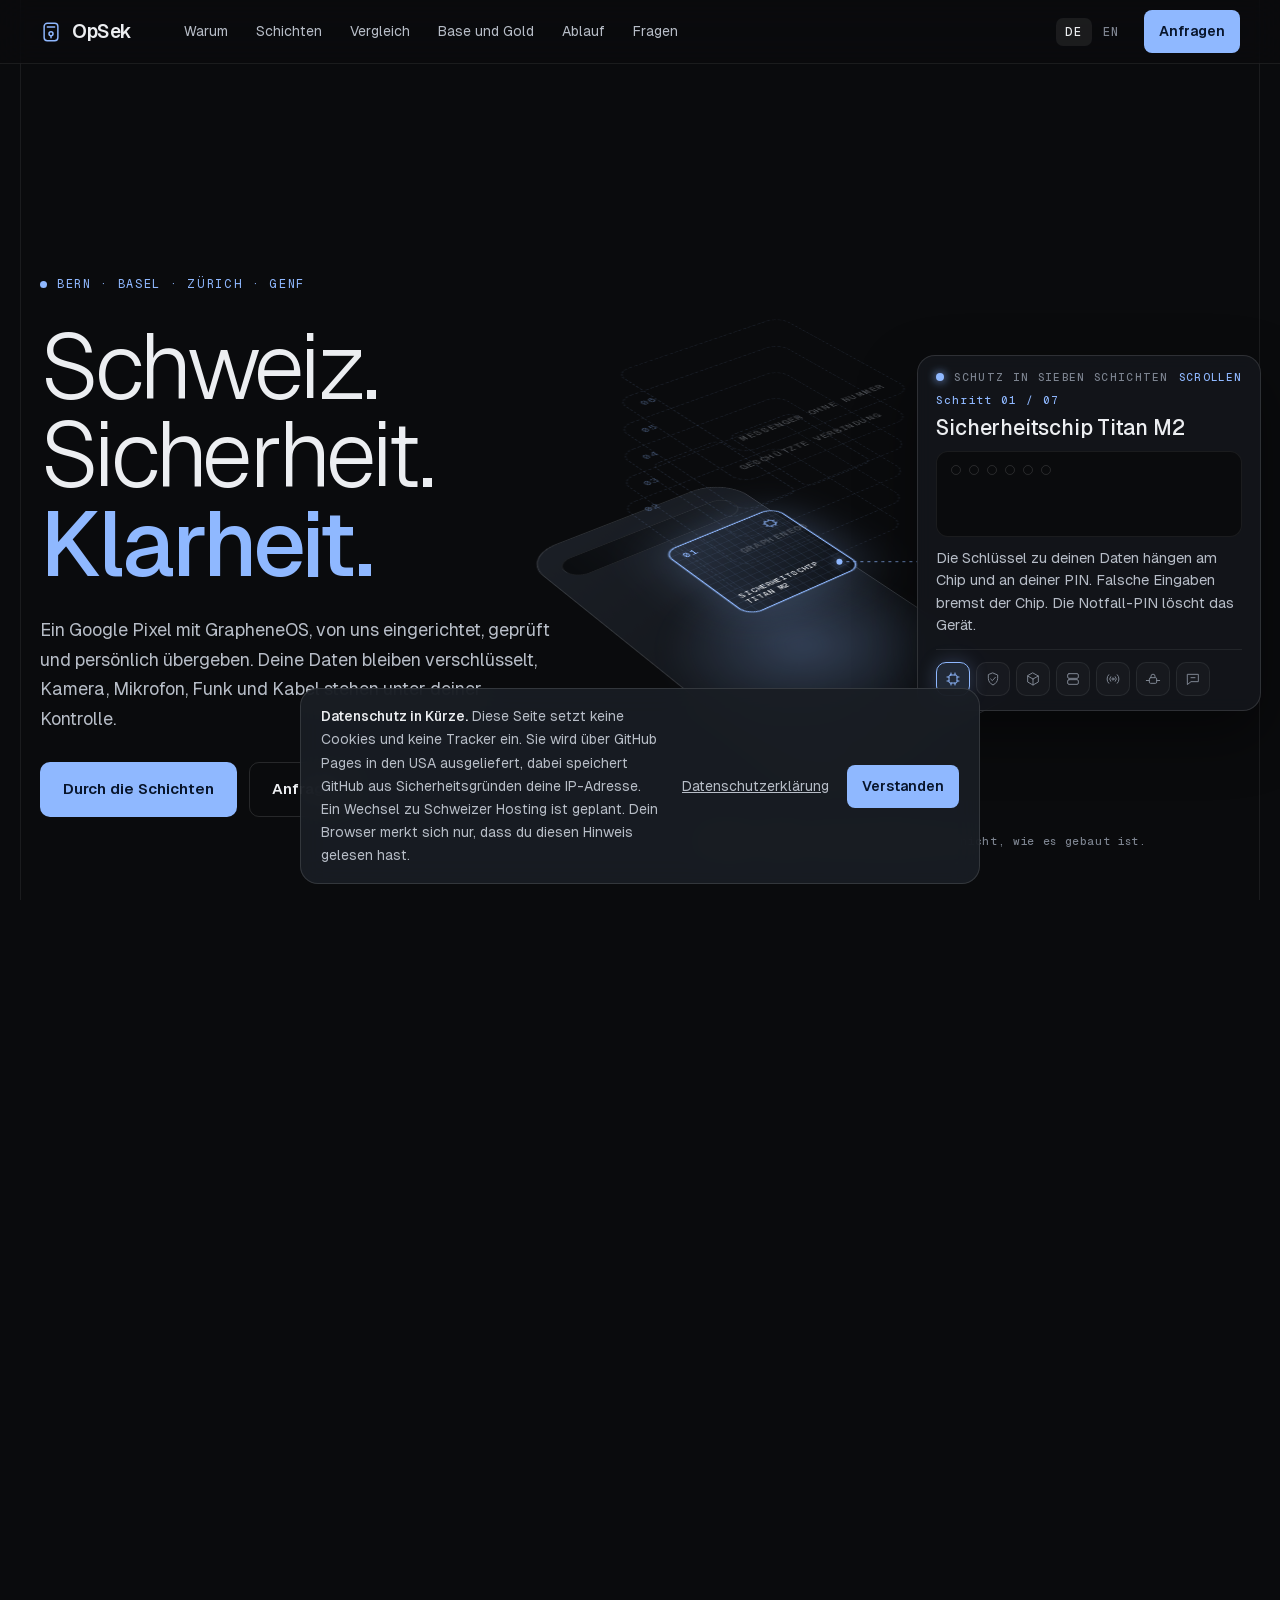
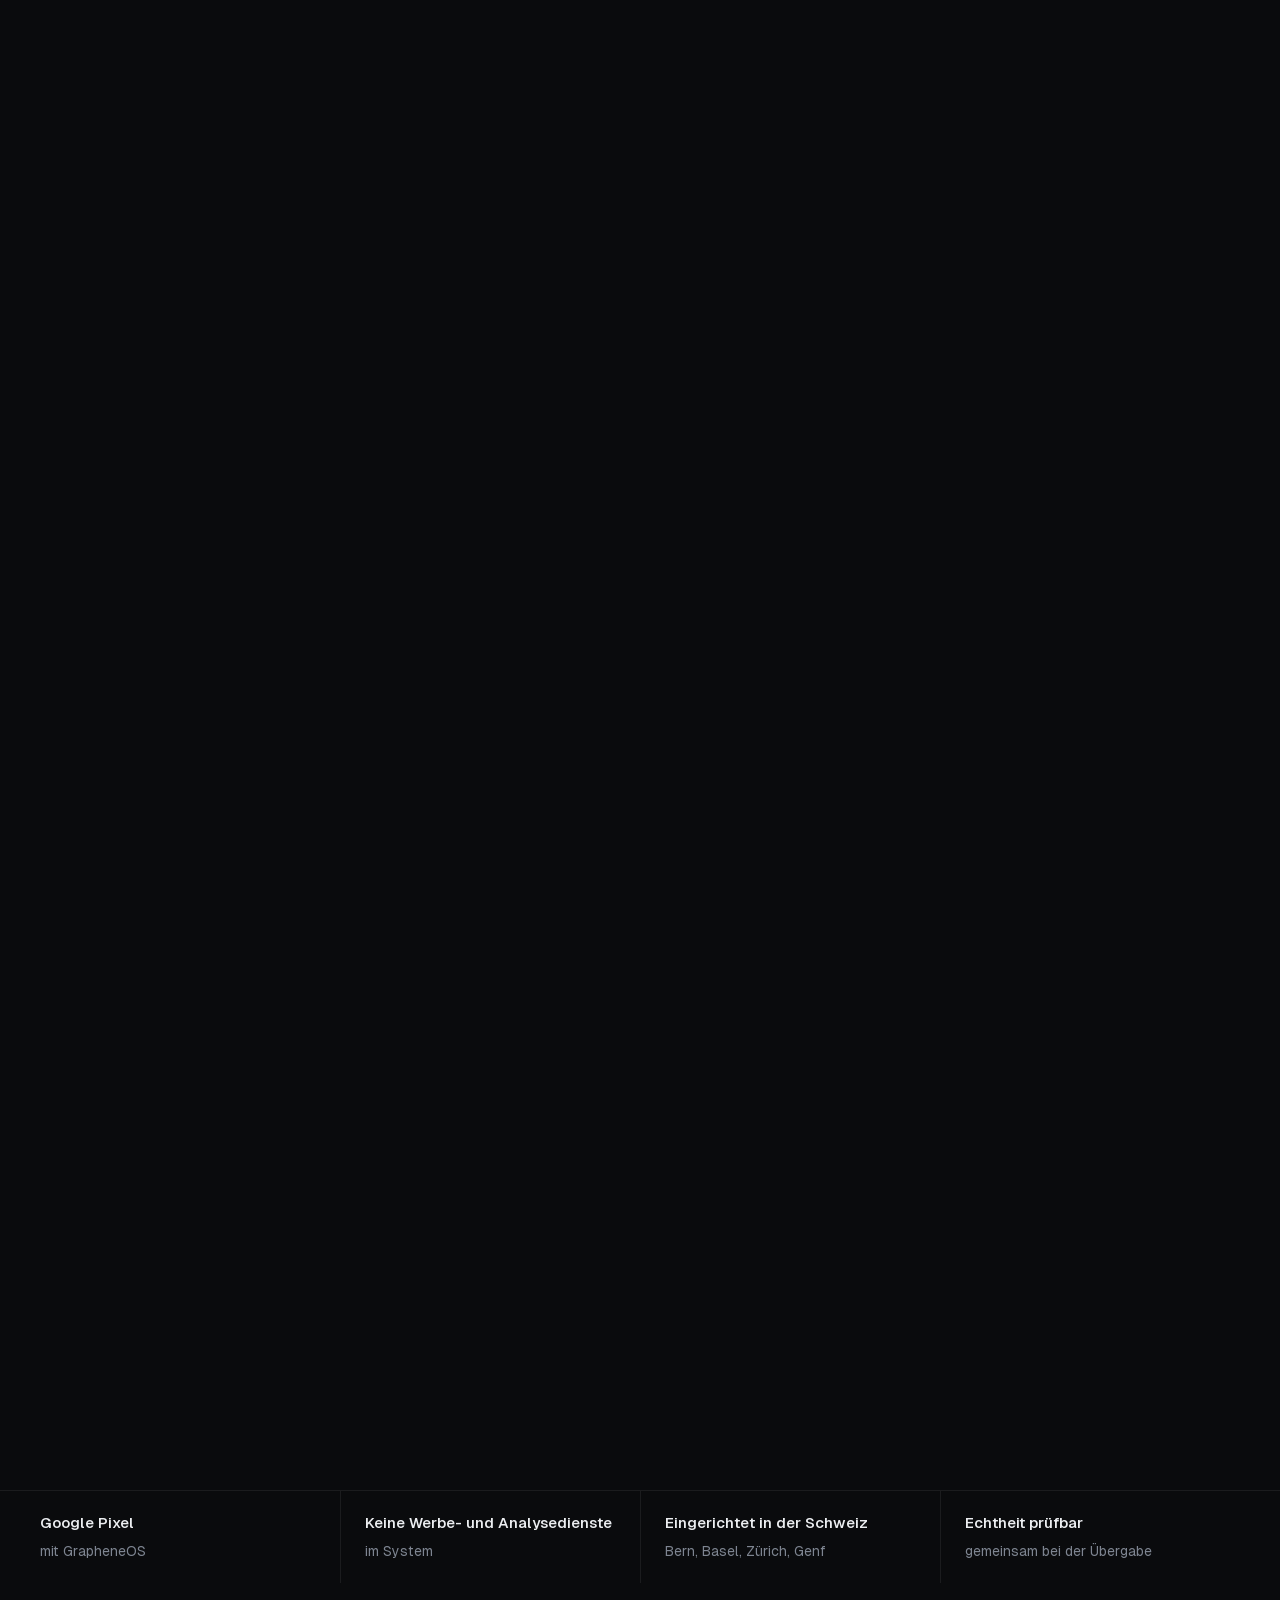
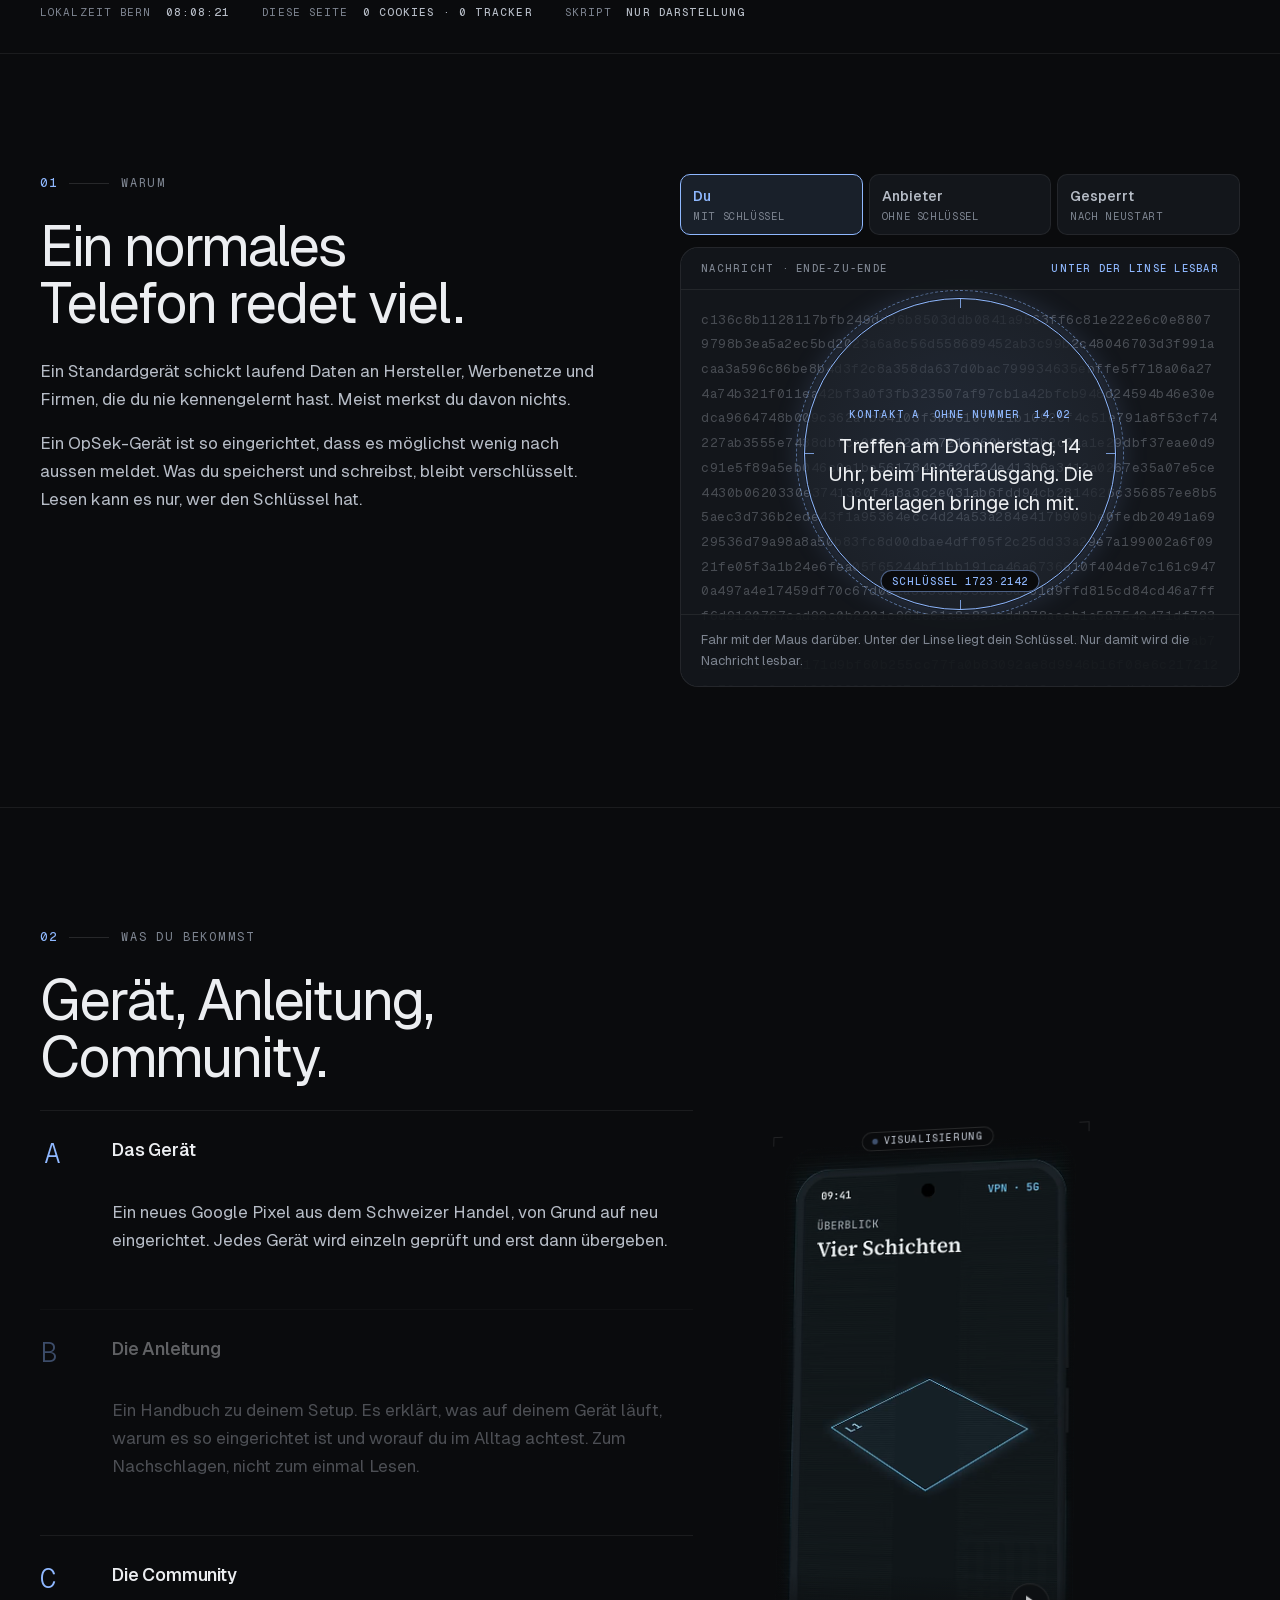
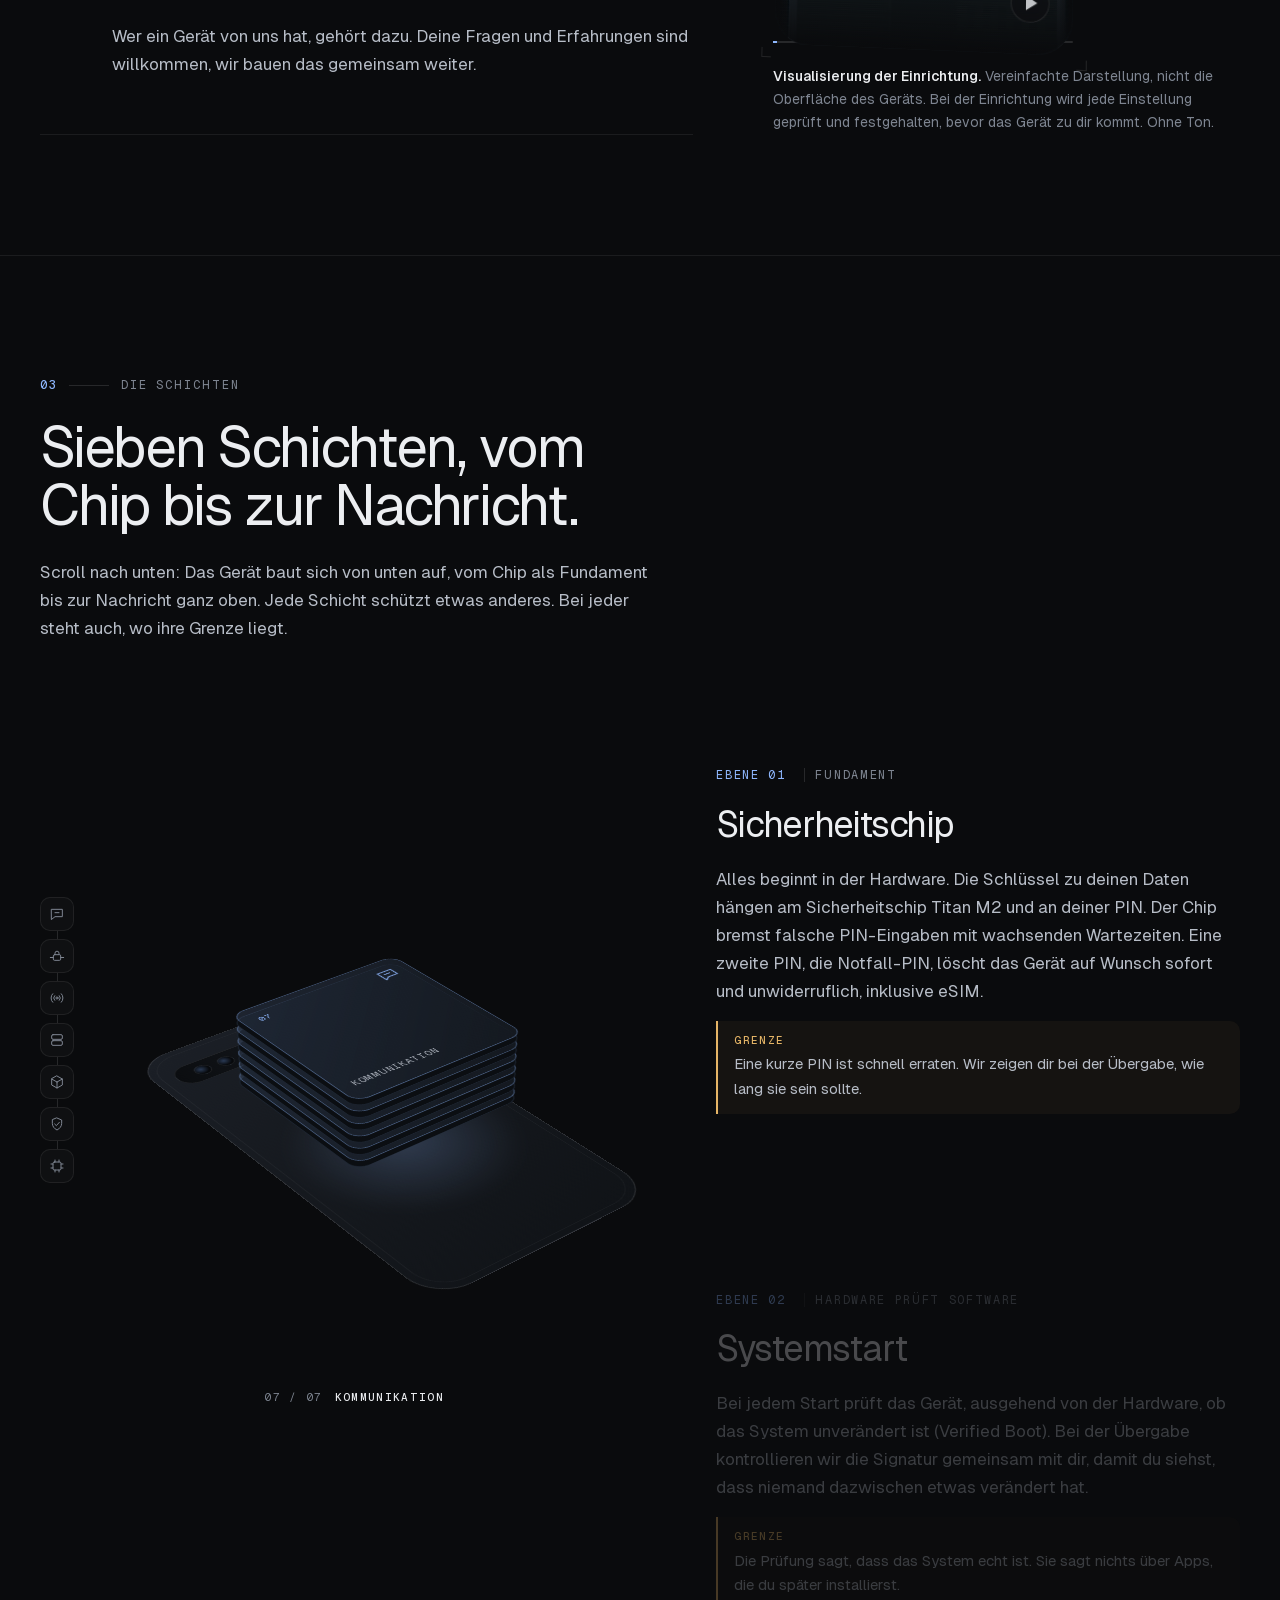
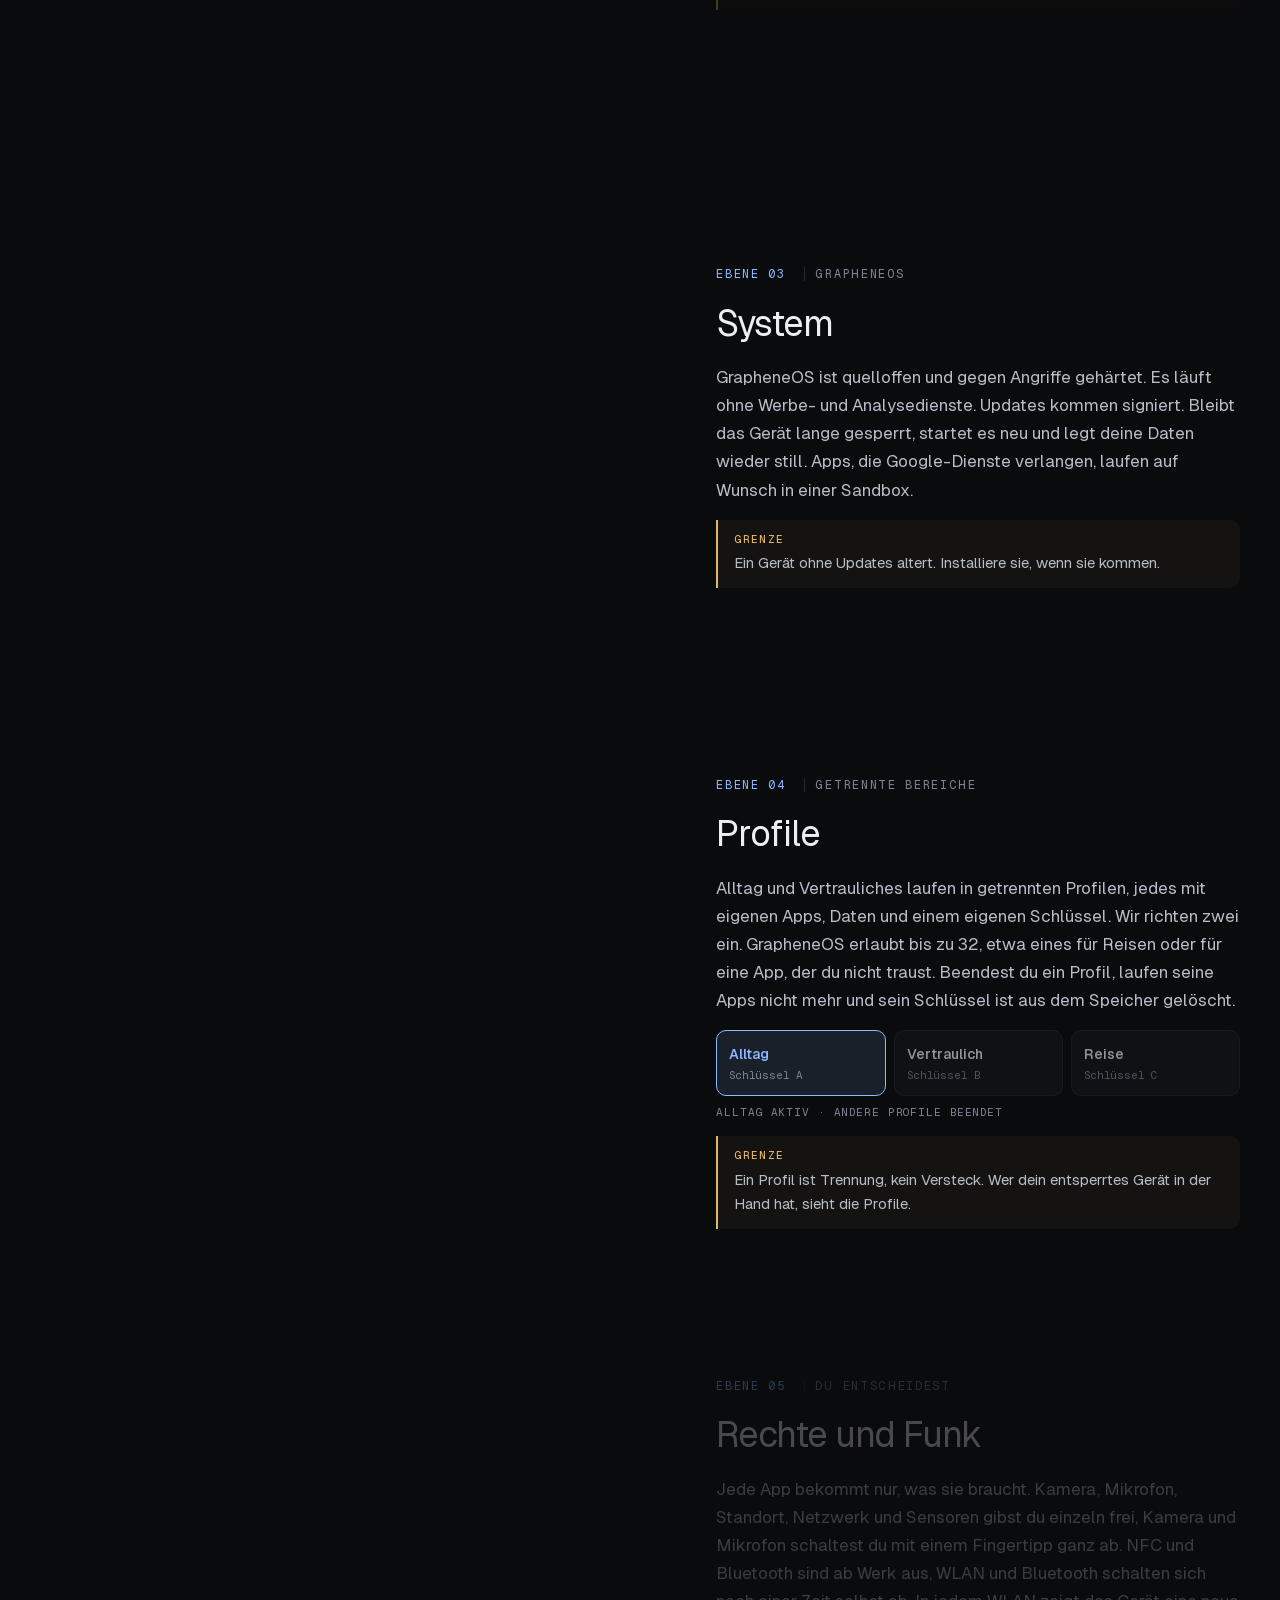
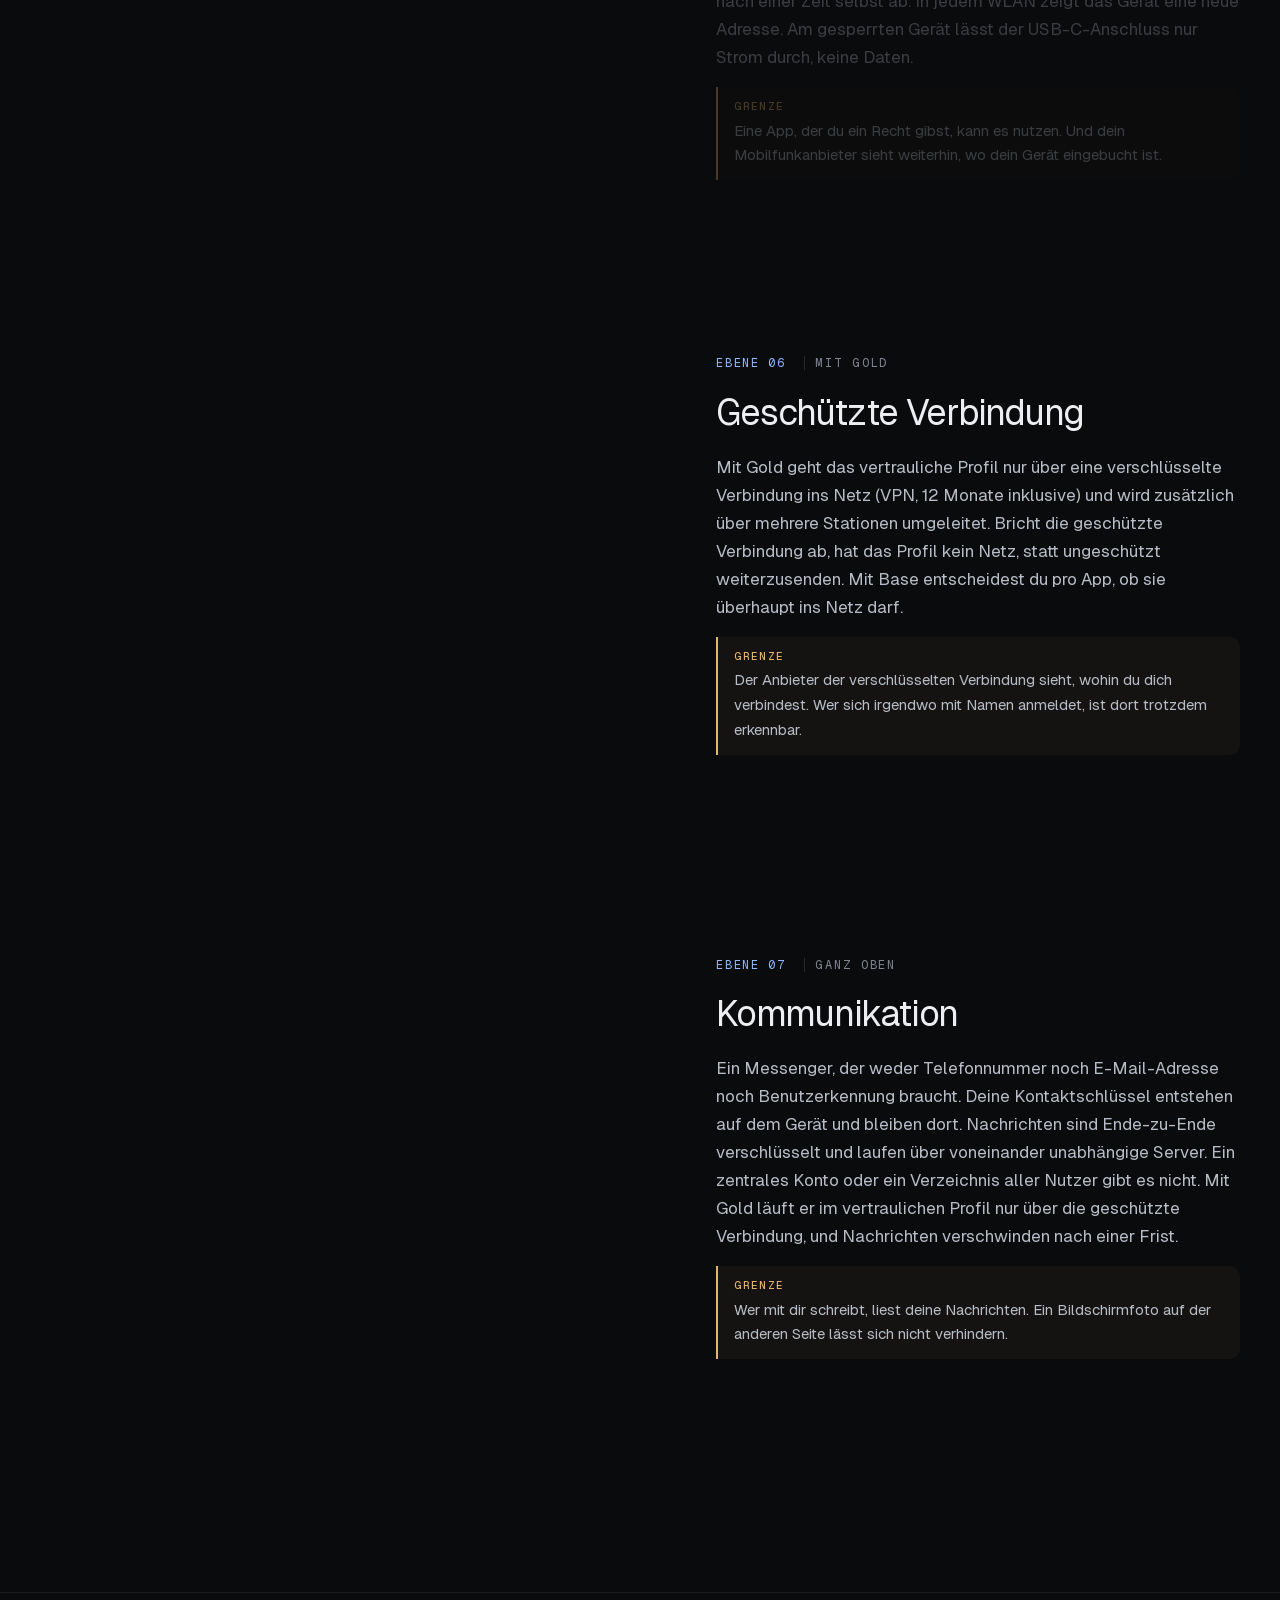
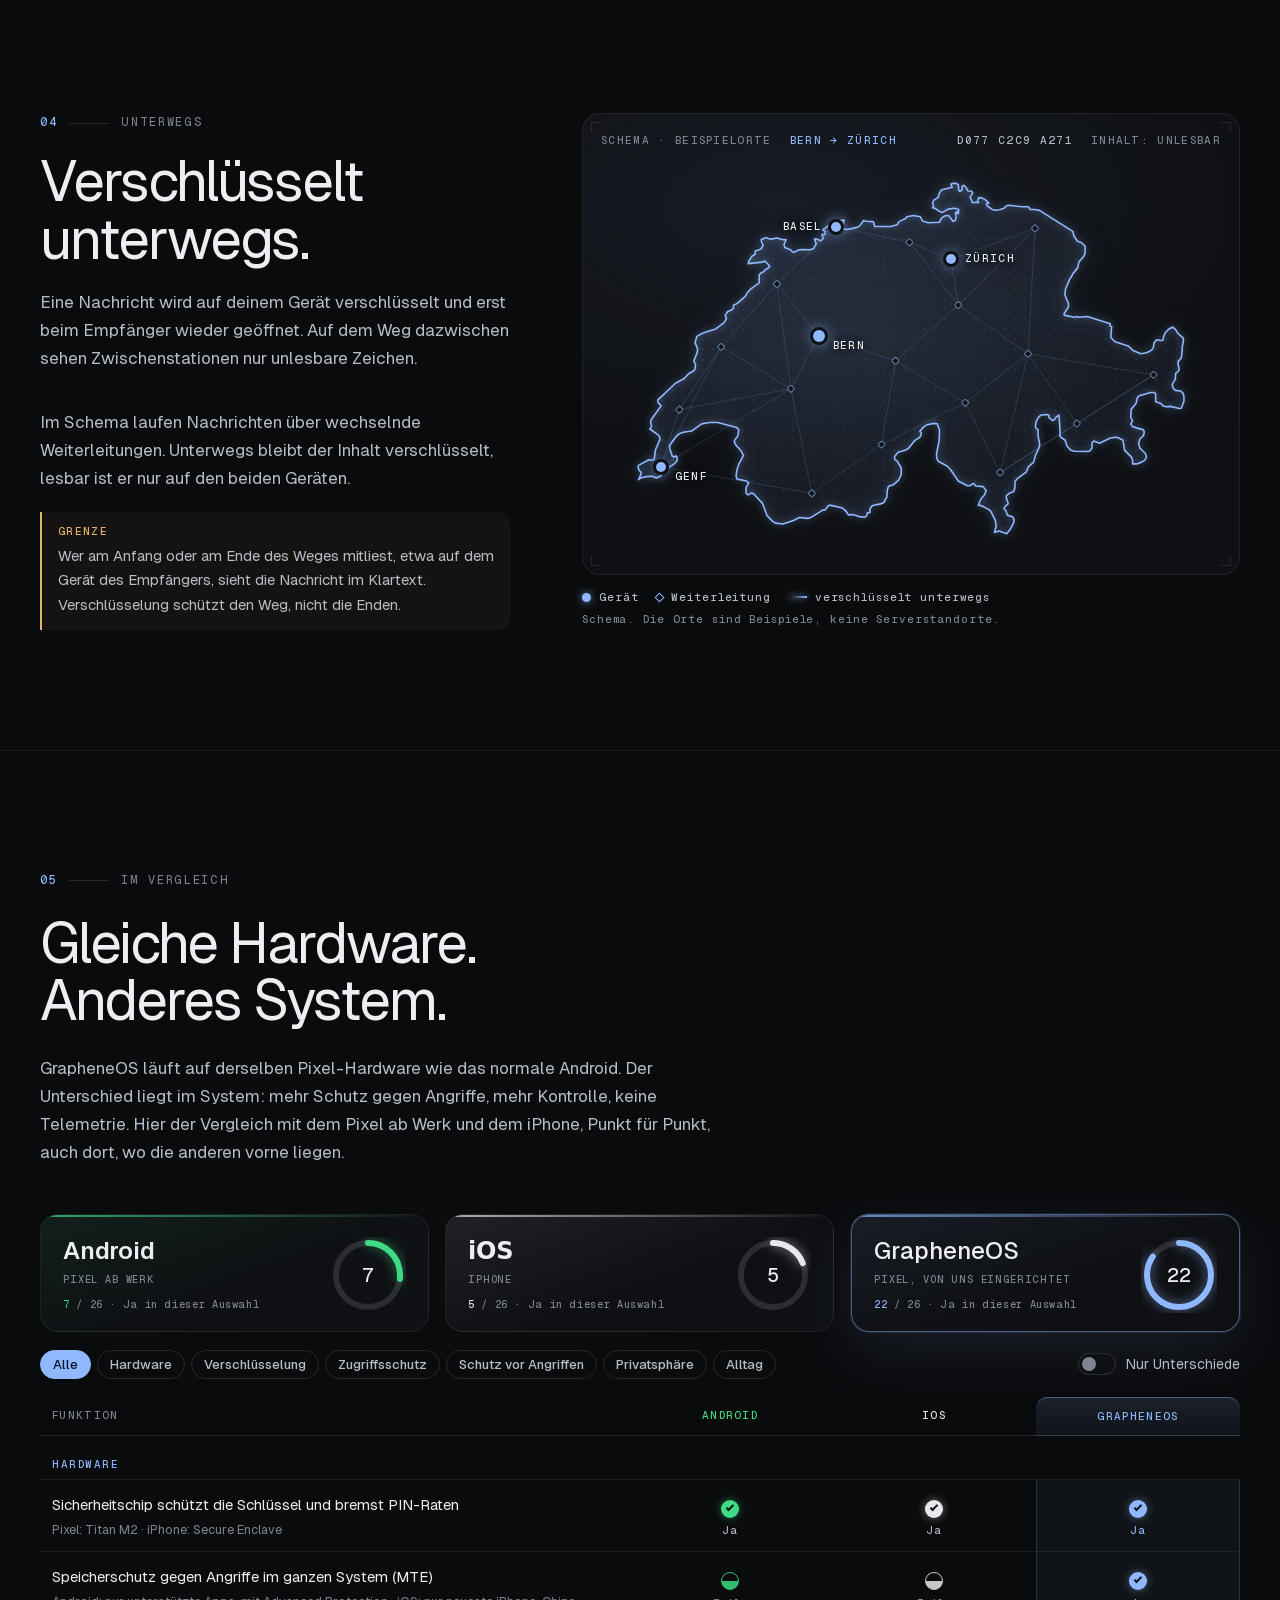
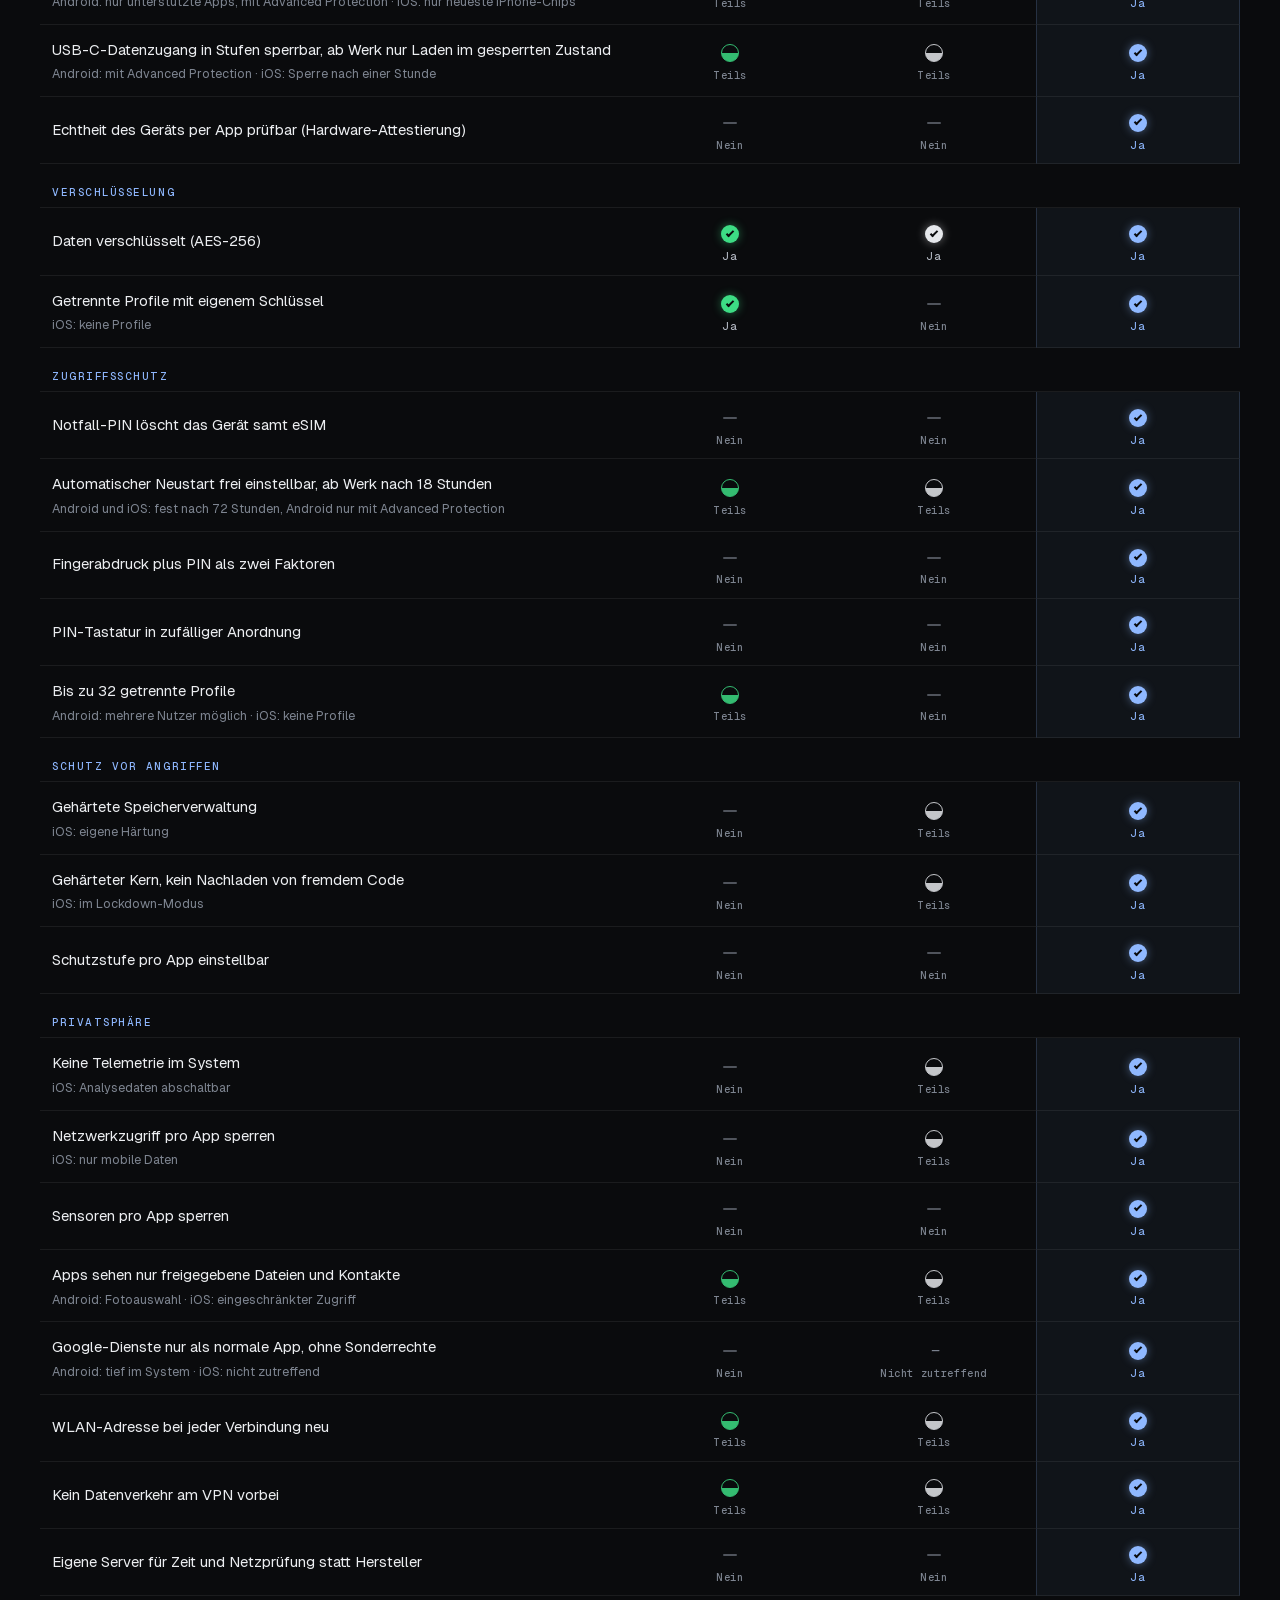
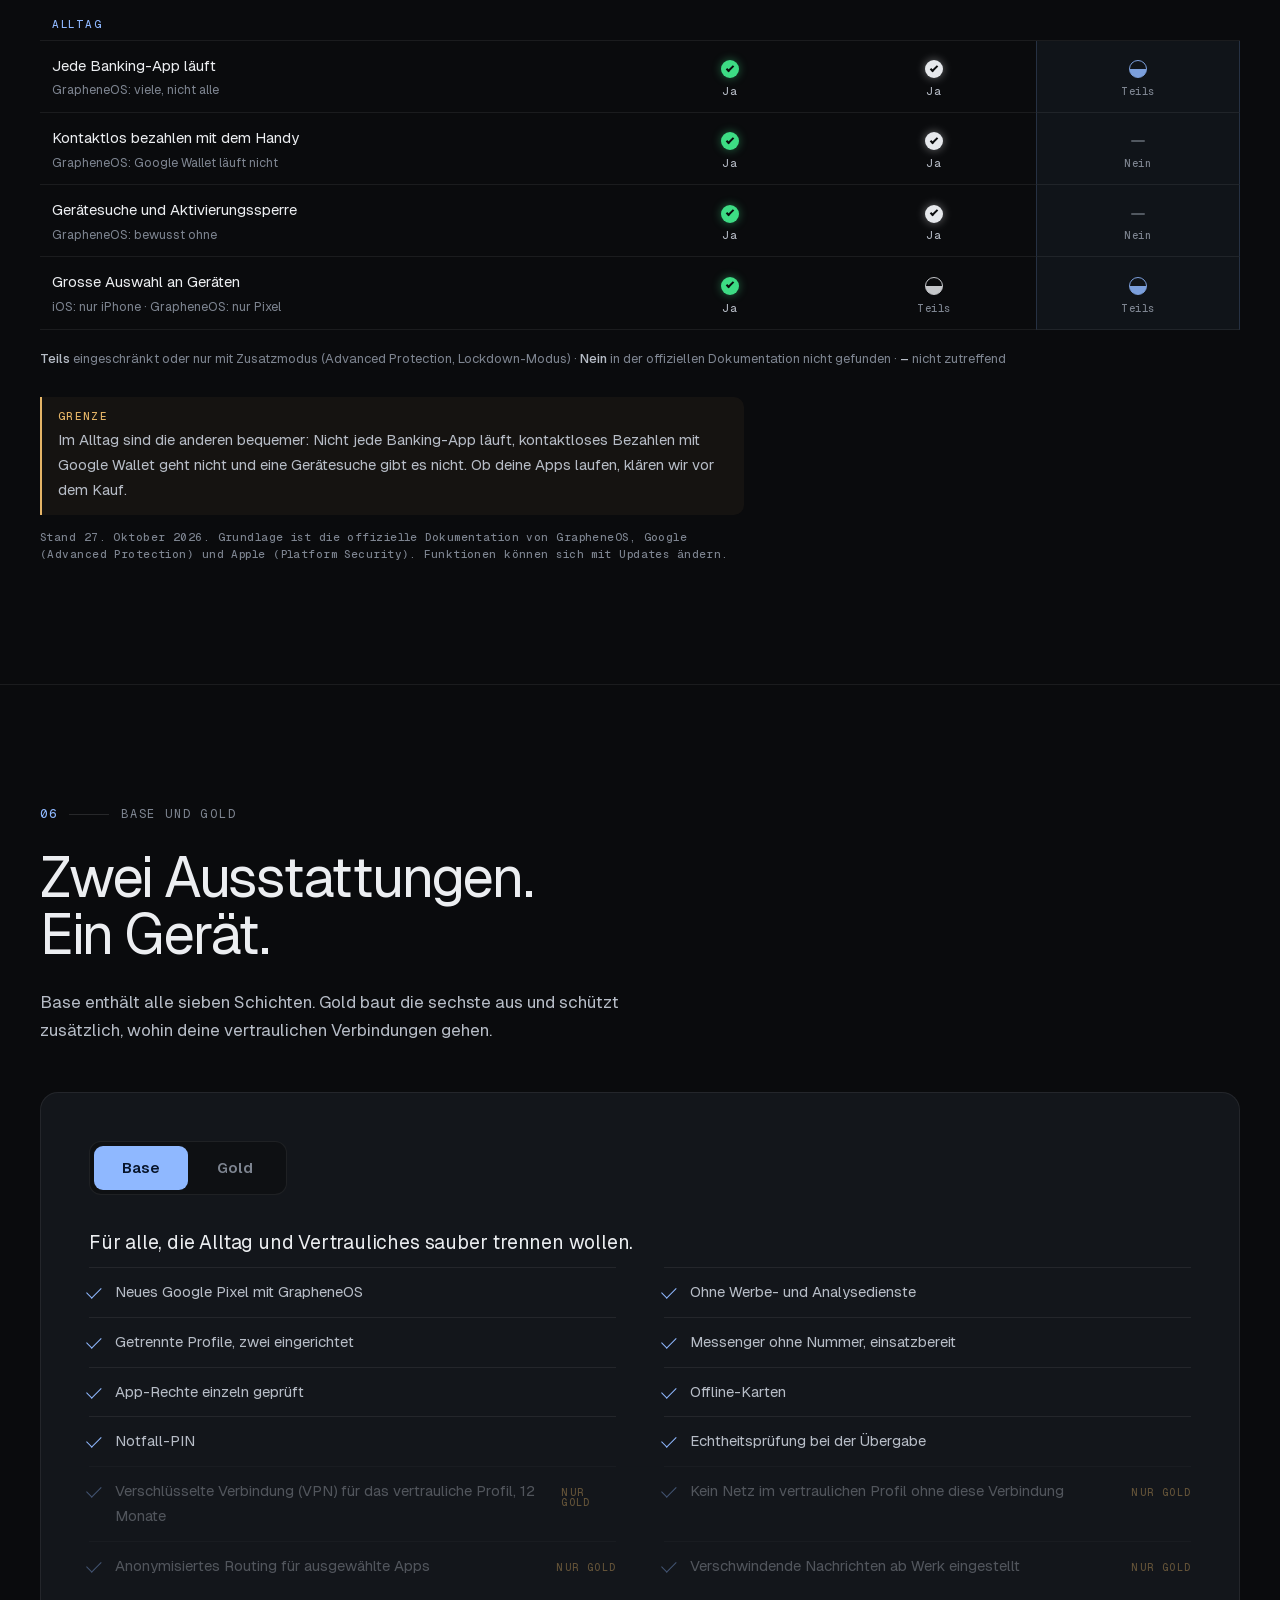
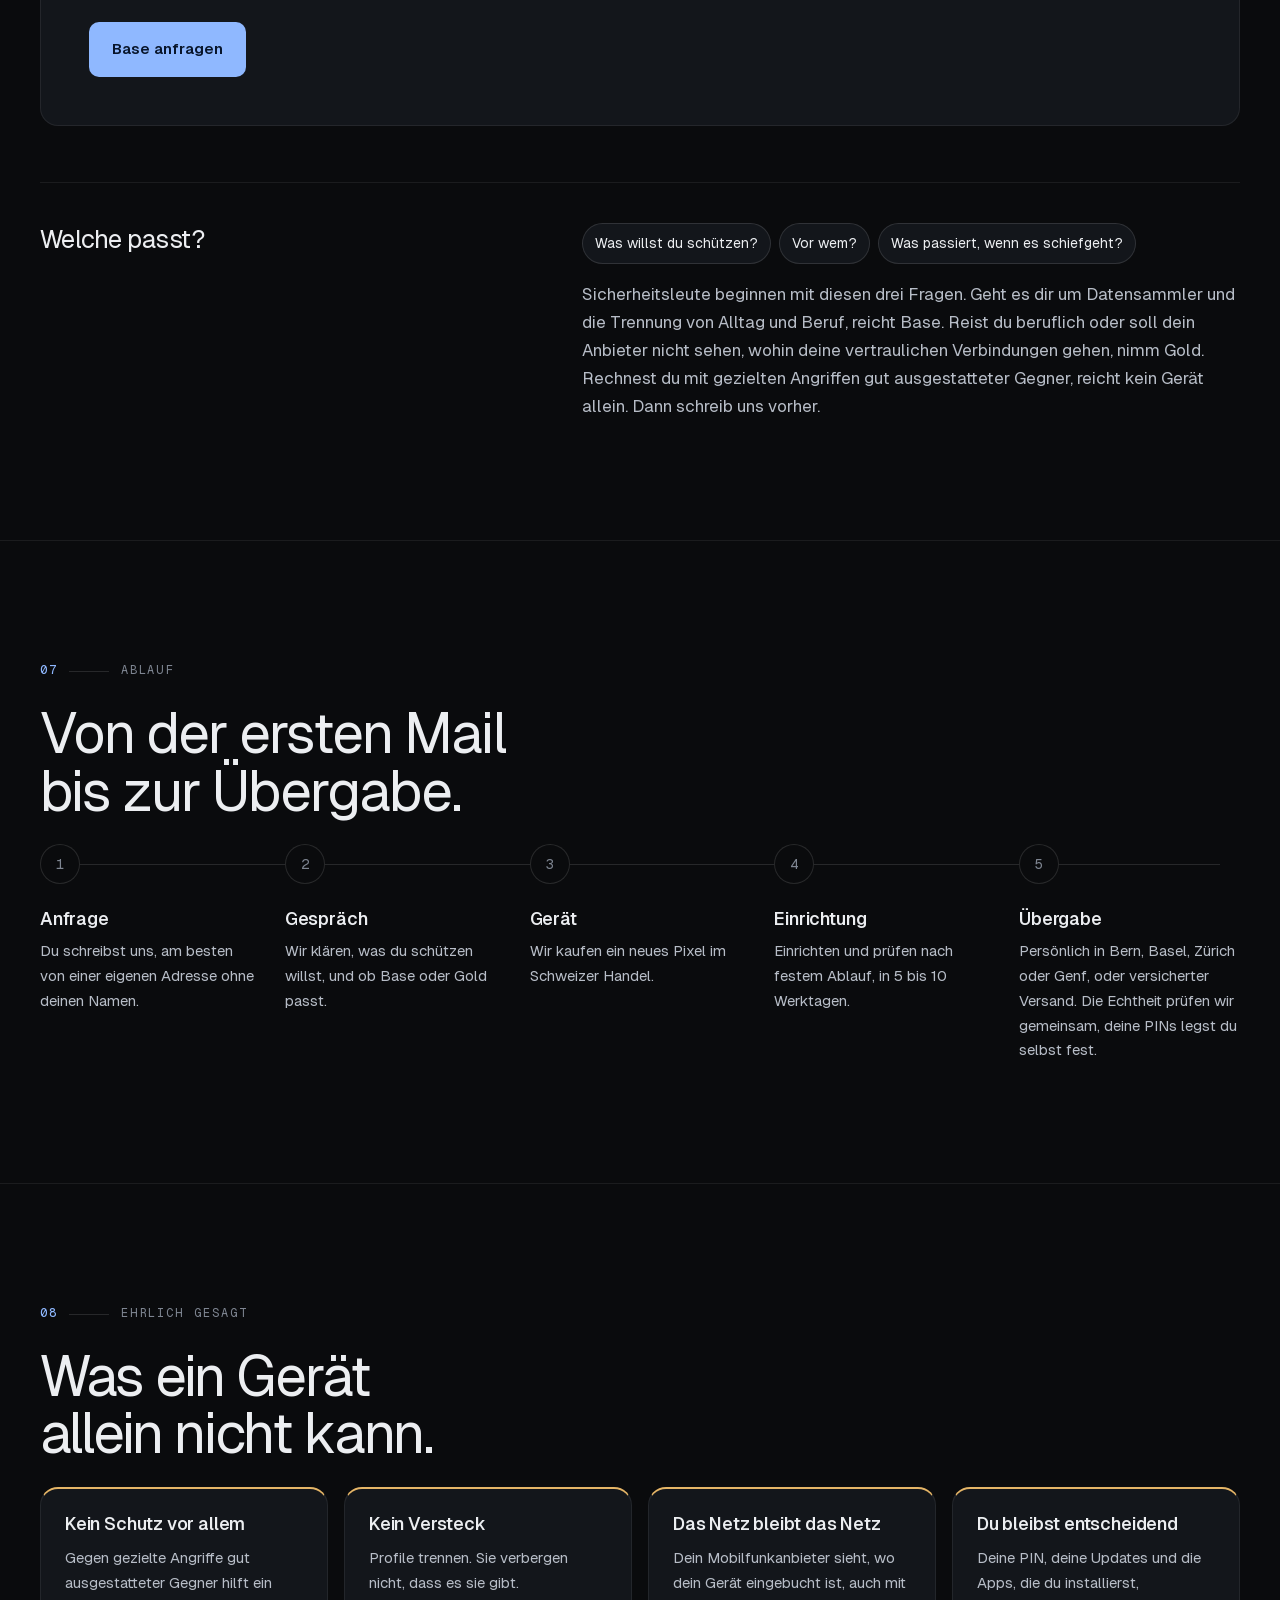
==== commit 9ea88d5d: "V15: Vergleich GrapheneOS, Android und iOS - Neue Sektion 05 «Im Vergleich» mit Zählringen, Filter n" ====
--- a/index.html
+++ b/index.html
@@ -33,7 +33,7 @@
       <svg viewBox="0 0 24 24" aria-hidden="true"><rect x="4.5" y="2.5" width="15" height="19" rx="3.5"/><path d="M8 6.5h8" class="cam"/><circle cx="12" cy="14" r="2.2"/><path d="M12 16.2v2"/></svg>
       <span>OpSek</span>
     </a>
-    <nav class="nav" aria-label="Hauptnavigation"><a href="#warum">Warum</a><a href="#schichten">Schichten</a><a href="#modelle">Base und Gold</a><a href="#ablauf">Ablauf</a><a href="#fragen">Fragen</a></nav>
+    <nav class="nav" aria-label="Hauptnavigation"><a href="#warum">Warum</a><a href="#schichten">Schichten</a><a href="#vergleich">Vergleich</a><a href="#modelle">Base und Gold</a><a href="#ablauf">Ablauf</a><a href="#fragen">Fragen</a></nav>
         <p class="lang" role="group" aria-label="Sprache"><b aria-current="true">DE</b><a href="en/" hreflang="en" lang="en">EN</a></p>
     <a class="btn btn-sm" href="#kontakt" data-contact="general">Anfragen</a>
   </div>
@@ -172,10 +172,27 @@
   </div>
 </section>
 
+<!-- VERGLEICH -->
+<section class="sec cmp" id="vergleich" aria-labelledby="h-vergleich">
+  <div class="rail">
+    <p class="sh"><b>05</b><span>Im Vergleich</span></p>
+    <h2 id="h-vergleich" data-decrypt>Gleiche Hardware. Anderes System.</h2>
+    <p class="body intro">GrapheneOS läuft auf derselben Pixel-Hardware wie das normale Android. Der Unterschied liegt im System: mehr Schutz gegen Angriffe, mehr Kontrolle, keine Telemetrie. Hier der Vergleich mit dem Pixel ab Werk und dem iPhone, Punkt für Punkt, auch dort, wo die anderen vorne liegen.</p>
+    <div class="cmp-box" data-cmp>
+      <ul class="cmp-cards"><li class="cmp-sys s-and" data-col="and" style="--v:27"><p class="cmp-sn">Android</p><p class="cmp-ss">Pixel ab Werk</p><div class="cmp-ring" aria-hidden="true"><svg viewBox="0 0 64 64"><circle class="rb" cx="32" cy="32" r="27"/><circle class="rf" cx="32" cy="32" r="27" pathLength="100"/></svg><b data-cnt>7</b></div><p class="cmp-ml"><span data-cnt-t>7</span> / <span data-tot>26</span> · Ja in dieser Auswahl</p></li><li class="cmp-sys s-ios" data-col="ios" style="--v:19"><p class="cmp-sn">iOS</p><p class="cmp-ss">iPhone</p><div class="cmp-ring" aria-hidden="true"><svg viewBox="0 0 64 64"><circle class="rb" cx="32" cy="32" r="27"/><circle class="rf" cx="32" cy="32" r="27" pathLength="100"/></svg><b data-cnt>5</b></div><p class="cmp-ml"><span data-cnt-t>5</span> / <span data-tot>26</span> · Ja in dieser Auswahl</p></li><li class="cmp-sys s-gos" data-col="gos" style="--v:85"><p class="cmp-sn">GrapheneOS</p><p class="cmp-ss">Pixel, von uns eingerichtet</p><div class="cmp-ring" aria-hidden="true"><svg viewBox="0 0 64 64"><circle class="rb" cx="32" cy="32" r="27"/><circle class="rf" cx="32" cy="32" r="27" pathLength="100"/></svg><b data-cnt>22</b></div><p class="cmp-ml"><span data-cnt-t>22</span> / <span data-tot>26</span> · Ja in dieser Auswahl</p></li></ul>
+      <div class="cmp-bar"><div class="cmp-fs" role="group" aria-label="Bereich wählen"><button type="button" class="cmp-f on" data-f="all" aria-pressed="true">Alle</button><button type="button" class="cmp-f" data-f="hw" aria-pressed="false">Hardware</button><button type="button" class="cmp-f" data-f="enc" aria-pressed="false">Verschlüsselung</button><button type="button" class="cmp-f" data-f="acc" aria-pressed="false">Zugriffsschutz</button><button type="button" class="cmp-f" data-f="exp" aria-pressed="false">Schutz vor Angriffen</button><button type="button" class="cmp-f" data-f="priv" aria-pressed="false">Privatsphäre</button><button type="button" class="cmp-f" data-f="life" aria-pressed="false">Alltag</button></div><label class="cmp-tg"><input type="checkbox" data-diff><span class="tg" aria-hidden="true"></span>Nur Unterschiede</label></div>
+      <div class="cmp-wrap"><table class="cmp-t"><caption class="vh">Vergleich von Sicherheits- und Datenschutzfunktionen: Android auf dem Pixel ab Werk, iOS auf dem iPhone und GrapheneOS auf dem Pixel</caption><thead><tr><th scope="col">Funktion</th><th scope="col" class="c-and">Android</th><th scope="col" class="c-ios">iOS</th><th scope="col" class="c-gos">GrapheneOS</th></tr></thead><tbody><tr class="cmp-g" data-cat="hw"><th colspan="4" scope="colgroup">Hardware</th></tr><tr class="cmp-r" data-cat="hw" data-diff="false"><th scope="row">Sicherheitschip schützt die Schlüssel und bremst PIN-Raten<small>Pixel: Titan M2 · iPhone: Secure Enclave</small></th><td class="c-and v-yes" data-l="Android" data-v="y"><i class="mk" aria-hidden="true"></i><span class="mw">Ja</span></td><td class="c-ios v-yes" data-l="iOS" data-v="y"><i class="mk" aria-hidden="true"></i><span class="mw">Ja</span></td><td class="c-gos v-yes" data-l="GrapheneOS" data-v="y"><i class="mk" aria-hidden="true"></i><span class="mw">Ja</span></td></tr><tr class="cmp-r" data-cat="hw" data-diff="true"><th scope="row">Speicherschutz gegen Angriffe im ganzen System (MTE)<small>Android: nur unterstützte Apps, mit Advanced Protection · iOS: nur neueste iPhone-Chips</small></th><td class="c-and v-part" data-l="Android" data-v="p"><i class="mk" aria-hidden="true"></i><span class="mw">Teils</span></td><td class="c-ios v-part" data-l="iOS" data-v="p"><i class="mk" aria-hidden="true"></i><span class="mw">Teils</span></td><td class="c-gos v-yes" data-l="GrapheneOS" data-v="y"><i class="mk" aria-hidden="true"></i><span class="mw">Ja</span></td></tr><tr class="cmp-r" data-cat="hw" data-diff="true"><th scope="row">USB-C-Datenzugang in Stufen sperrbar, ab Werk nur Laden im gesperrten Zustand<small>Android: mit Advanced Protection · iOS: Sperre nach einer Stunde</small></th><td class="c-and v-part" data-l="Android" data-v="p"><i class="mk" aria-hidden="true"></i><span class="mw">Teils</span></td><td class="c-ios v-part" data-l="iOS" data-v="p"><i class="mk" aria-hidden="true"></i><span class="mw">Teils</span></td><td class="c-gos v-yes" data-l="GrapheneOS" data-v="y"><i class="mk" aria-hidden="true"></i><span class="mw">Ja</span></td></tr><tr class="cmp-r" data-cat="hw" data-diff="true"><th scope="row">Echtheit des Geräts per App prüfbar (Hardware-Attestierung)</th><td class="c-and v-no" data-l="Android" data-v="n"><i class="mk" aria-hidden="true"></i><span class="mw">Nein</span></td><td class="c-ios v-no" data-l="iOS" data-v="n"><i class="mk" aria-hidden="true"></i><span class="mw">Nein</span></td><td class="c-gos v-yes" data-l="GrapheneOS" data-v="y"><i class="mk" aria-hidden="true"></i><span class="mw">Ja</span></td></tr><tr class="cmp-g" data-cat="enc"><th colspan="4" scope="colgroup">Verschlüsselung</th></tr><tr class="cmp-r" data-cat="enc" data-diff="false"><th scope="row">Daten verschlüsselt (AES-256)</th><td class="c-and v-yes" data-l="Android" data-v="y"><i class="mk" aria-hidden="true"></i><span class="mw">Ja</span></td><td class="c-ios v-yes" data-l="iOS" data-v="y"><i class="mk" aria-hidden="true"></i><span class="mw">Ja</span></td><td class="c-gos v-yes" data-l="GrapheneOS" data-v="y"><i class="mk" aria-hidden="true"></i><span class="mw">Ja</span></td></tr><tr class="cmp-r" data-cat="enc" data-diff="true"><th scope="row">Getrennte Profile mit eigenem Schlüssel<small>iOS: keine Profile</small></th><td class="c-and v-yes" data-l="Android" data-v="y"><i class="mk" aria-hidden="true"></i><span class="mw">Ja</span></td><td class="c-ios v-no" data-l="iOS" data-v="n"><i class="mk" aria-hidden="true"></i><span class="mw">Nein</span></td><td class="c-gos v-yes" data-l="GrapheneOS" data-v="y"><i class="mk" aria-hidden="true"></i><span class="mw">Ja</span></td></tr><tr class="cmp-g" data-cat="acc"><th colspan="4" scope="colgroup">Zugriffsschutz</th></tr><tr class="cmp-r" data-cat="acc" data-diff="true"><th scope="row">Notfall-PIN löscht das Gerät samt eSIM</th><td class="c-and v-no" data-l="Android" data-v="n"><i class="mk" aria-hidden="true"></i><span class="mw">Nein</span></td><td class="c-ios v-no" data-l="iOS" data-v="n"><i class="mk" aria-hidden="true"></i><span class="mw">Nein</span></td><td class="c-gos v-yes" data-l="GrapheneOS" data-v="y"><i class="mk" aria-hidden="true"></i><span class="mw">Ja</span></td></tr><tr class="cmp-r" data-cat="acc" data-diff="true"><th scope="row">Automatischer Neustart frei einstellbar, ab Werk nach 18 Stunden<small>Android und iOS: fest nach 72 Stunden, Android nur mit Advanced Protection</small></th><td class="c-and v-part" data-l="Android" data-v="p"><i class="mk" aria-hidden="true"></i><span class="mw">Teils</span></td><td class="c-ios v-part" data-l="iOS" data-v="p"><i class="mk" aria-hidden="true"></i><span class="mw">Teils</span></td><td class="c-gos v-yes" data-l="GrapheneOS" data-v="y"><i class="mk" aria-hidden="true"></i><span class="mw">Ja</span></td></tr><tr class="cmp-r" data-cat="acc" data-diff="true"><th scope="row">Fingerabdruck plus PIN als zwei Faktoren</th><td class="c-and v-no" data-l="Android" data-v="n"><i class="mk" aria-hidden="true"></i><span class="mw">Nein</span></td><td class="c-ios v-no" data-l="iOS" data-v="n"><i class="mk" aria-hidden="true"></i><span class="mw">Nein</span></td><td class="c-gos v-yes" data-l="GrapheneOS" data-v="y"><i class="mk" aria-hidden="true"></i><span class="mw">Ja</span></td></tr><tr class="cmp-r" data-cat="acc" data-diff="true"><th scope="row">PIN-Tastatur in zufälliger Anordnung</th><td class="c-and v-no" data-l="Android" data-v="n"><i class="mk" aria-hidden="true"></i><span class="mw">Nein</span></td><td class="c-ios v-no" data-l="iOS" data-v="n"><i class="mk" aria-hidden="true"></i><span class="mw">Nein</span></td><td class="c-gos v-yes" data-l="GrapheneOS" data-v="y"><i class="mk" aria-hidden="true"></i><span class="mw">Ja</span></td></tr><tr class="cmp-r" data-cat="acc" data-diff="true"><th scope="row">Bis zu 32 getrennte Profile<small>Android: mehrere Nutzer möglich · iOS: keine Profile</small></th><td class="c-and v-part" data-l="Android" data-v="p"><i class="mk" aria-hidden="true"></i><span class="mw">Teils</span></td><td class="c-ios v-no" data-l="iOS" data-v="n"><i class="mk" aria-hidden="true"></i><span class="mw">Nein</span></td><td class="c-gos v-yes" data-l="GrapheneOS" data-v="y"><i class="mk" aria-hidden="true"></i><span class="mw">Ja</span></td></tr><tr class="cmp-g" data-cat="exp"><th colspan="4" scope="colgroup">Schutz vor Angriffen</th></tr><tr class="cmp-r" data-cat="exp" data-diff="true"><th scope="row">Gehärtete Speicherverwaltung<small>iOS: eigene Härtung</small></th><td class="c-and v-no" data-l="Android" data-v="n"><i class="mk" aria-hidden="true"></i><span class="mw">Nein</span></td><td class="c-ios v-part" data-l="iOS" data-v="p"><i class="mk" aria-hidden="true"></i><span class="mw">Teils</span></td><td class="c-gos v-yes" data-l="GrapheneOS" data-v="y"><i class="mk" aria-hidden="true"></i><span class="mw">Ja</span></td></tr><tr class="cmp-r" data-cat="exp" data-diff="true"><th scope="row">Gehärteter Kern, kein Nachladen von fremdem Code<small>iOS: im Lockdown-Modus</small></th><td class="c-and v-no" data-l="Android" data-v="n"><i class="mk" aria-hidden="true"></i><span class="mw">Nein</span></td><td class="c-ios v-part" data-l="iOS" data-v="p"><i class="mk" aria-hidden="true"></i><span class="mw">Teils</span></td><td class="c-gos v-yes" data-l="GrapheneOS" data-v="y"><i class="mk" aria-hidden="true"></i><span class="mw">Ja</span></td></tr><tr class="cmp-r" data-cat="exp" data-diff="true"><th scope="row">Schutzstufe pro App einstellbar</th><td class="c-and v-no" data-l="Android" data-v="n"><i class="mk" aria-hidden="true"></i><span class="mw">Nein</span></td><td class="c-ios v-no" data-l="iOS" data-v="n"><i class="mk" aria-hidden="true"></i><span class="mw">Nein</span></td><td class="c-gos v-yes" data-l="GrapheneOS" data-v="y"><i class="mk" aria-hidden="true"></i><span class="mw">Ja</span></td></tr><tr class="cmp-g" data-cat="priv"><th colspan="4" scope="colgroup">Privatsphäre</th></tr><tr class="cmp-r" data-cat="priv" data-diff="true"><th scope="row">Keine Telemetrie im System<small>iOS: Analysedaten abschaltbar</small></th><td class="c-and v-no" data-l="Android" data-v="n"><i class="mk" aria-hidden="true"></i><span class="mw">Nein</span></td><td class="c-ios v-part" data-l="iOS" data-v="p"><i class="mk" aria-hidden="true"></i><span class="mw">Teils</span></td><td class="c-gos v-yes" data-l="GrapheneOS" data-v="y"><i class="mk" aria-hidden="true"></i><span class="mw">Ja</span></td></tr><tr class="cmp-r" data-cat="priv" data-diff="true"><th scope="row">Netzwerkzugriff pro App sperren<small>iOS: nur mobile Daten</small></th><td class="c-and v-no" data-l="Android" data-v="n"><i class="mk" aria-hidden="true"></i><span class="mw">Nein</span></td><td class="c-ios v-part" data-l="iOS" data-v="p"><i class="mk" aria-hidden="true"></i><span class="mw">Teils</span></td><td class="c-gos v-yes" data-l="GrapheneOS" data-v="y"><i class="mk" aria-hidden="true"></i><span class="mw">Ja</span></td></tr><tr class="cmp-r" data-cat="priv" data-diff="true"><th scope="row">Sensoren pro App sperren</th><td class="c-and v-no" data-l="Android" data-v="n"><i class="mk" aria-hidden="true"></i><span class="mw">Nein</span></td><td class="c-ios v-no" data-l="iOS" data-v="n"><i class="mk" aria-hidden="true"></i><span class="mw">Nein</span></td><td class="c-gos v-yes" data-l="GrapheneOS" data-v="y"><i class="mk" aria-hidden="true"></i><span class="mw">Ja</span></td></tr><tr class="cmp-r" data-cat="priv" data-diff="true"><th scope="row">Apps sehen nur freigegebene Dateien und Kontakte<small>Android: Fotoauswahl · iOS: eingeschränkter Zugriff</small></th><td class="c-and v-part" data-l="Android" data-v="p"><i class="mk" aria-hidden="true"></i><span class="mw">Teils</span></td><td class="c-ios v-part" data-l="iOS" data-v="p"><i class="mk" aria-hidden="true"></i><span class="mw">Teils</span></td><td class="c-gos v-yes" data-l="GrapheneOS" data-v="y"><i class="mk" aria-hidden="true"></i><span class="mw">Ja</span></td></tr><tr class="cmp-r" data-cat="priv" data-diff="true"><th scope="row">Google-Dienste nur als normale App, ohne Sonderrechte<small>Android: tief im System · iOS: nicht zutreffend</small></th><td class="c-and v-no" data-l="Android" data-v="n"><i class="mk" aria-hidden="true"></i><span class="mw">Nein</span></td><td class="c-ios v-na" data-l="iOS" data-v="x"><i class="mk" aria-hidden="true"></i><span class="mw">Nicht zutreffend</span></td><td class="c-gos v-yes" data-l="GrapheneOS" data-v="y"><i class="mk" aria-hidden="true"></i><span class="mw">Ja</span></td></tr><tr class="cmp-r" data-cat="priv" data-diff="true"><th scope="row">WLAN-Adresse bei jeder Verbindung neu</th><td class="c-and v-part" data-l="Android" data-v="p"><i class="mk" aria-hidden="true"></i><span class="mw">Teils</span></td><td class="c-ios v-part" data-l="iOS" data-v="p"><i class="mk" aria-hidden="true"></i><span class="mw">Teils</span></td><td class="c-gos v-yes" data-l="GrapheneOS" data-v="y"><i class="mk" aria-hidden="true"></i><span class="mw">Ja</span></td></tr><tr class="cmp-r" data-cat="priv" data-diff="true"><th scope="row">Kein Datenverkehr am VPN vorbei</th><td class="c-and v-part" data-l="Android" data-v="p"><i class="mk" aria-hidden="true"></i><span class="mw">Teils</span></td><td class="c-ios v-part" data-l="iOS" data-v="p"><i class="mk" aria-hidden="true"></i><span class="mw">Teils</span></td><td class="c-gos v-yes" data-l="GrapheneOS" data-v="y"><i class="mk" aria-hidden="true"></i><span class="mw">Ja</span></td></tr><tr class="cmp-r" data-cat="priv" data-diff="true"><th scope="row">Eigene Server für Zeit und Netzprüfung statt Hersteller</th><td class="c-and v-no" data-l="Android" data-v="n"><i class="mk" aria-hidden="true"></i><span class="mw">Nein</span></td><td class="c-ios v-no" data-l="iOS" data-v="n"><i class="mk" aria-hidden="true"></i><span class="mw">Nein</span></td><td class="c-gos v-yes" data-l="GrapheneOS" data-v="y"><i class="mk" aria-hidden="true"></i><span class="mw">Ja</span></td></tr><tr class="cmp-g" data-cat="life"><th colspan="4" scope="colgroup">Alltag</th></tr><tr class="cmp-r" data-cat="life" data-diff="true"><th scope="row">Jede Banking-App läuft<small>GrapheneOS: viele, nicht alle</small></th><td class="c-and v-yes" data-l="Android" data-v="y"><i class="mk" aria-hidden="true"></i><span class="mw">Ja</span></td><td class="c-ios v-yes" data-l="iOS" data-v="y"><i class="mk" aria-hidden="true"></i><span class="mw">Ja</span></td><td class="c-gos v-part" data-l="GrapheneOS" data-v="p"><i class="mk" aria-hidden="true"></i><span class="mw">Teils</span></td></tr><tr class="cmp-r" data-cat="life" data-diff="true"><th scope="row">Kontaktlos bezahlen mit dem Handy<small>GrapheneOS: Google Wallet läuft nicht</small></th><td class="c-and v-yes" data-l="Android" data-v="y"><i class="mk" aria-hidden="true"></i><span class="mw">Ja</span></td><td class="c-ios v-yes" data-l="iOS" data-v="y"><i class="mk" aria-hidden="true"></i><span class="mw">Ja</span></td><td class="c-gos v-no" data-l="GrapheneOS" data-v="n"><i class="mk" aria-hidden="true"></i><span class="mw">Nein</span></td></tr><tr class="cmp-r" data-cat="life" data-diff="true"><th scope="row">Gerätesuche und Aktivierungssperre<small>GrapheneOS: bewusst ohne</small></th><td class="c-and v-yes" data-l="Android" data-v="y"><i class="mk" aria-hidden="true"></i><span class="mw">Ja</span></td><td class="c-ios v-yes" data-l="iOS" data-v="y"><i class="mk" aria-hidden="true"></i><span class="mw">Ja</span></td><td class="c-gos v-no" data-l="GrapheneOS" data-v="n"><i class="mk" aria-hidden="true"></i><span class="mw">Nein</span></td></tr><tr class="cmp-r" data-cat="life" data-diff="true"><th scope="row">Grosse Auswahl an Geräten<small>iOS: nur iPhone · GrapheneOS: nur Pixel</small></th><td class="c-and v-yes" data-l="Android" data-v="y"><i class="mk" aria-hidden="true"></i><span class="mw">Ja</span></td><td class="c-ios v-part" data-l="iOS" data-v="p"><i class="mk" aria-hidden="true"></i><span class="mw">Teils</span></td><td class="c-gos v-part" data-l="GrapheneOS" data-v="p"><i class="mk" aria-hidden="true"></i><span class="mw">Teils</span></td></tr></tbody></table></div>
+      <p class="cmp-leg"><b>Teils</b> eingeschränkt oder nur mit Zusatzmodus (Advanced Protection, Lockdown-Modus) · <b>Nein</b> in der offiziellen Dokumentation nicht gefunden · <b>–</b> nicht zutreffend</p>
+    </div>
+    <p class="limit cmp-lim"><b>Grenze</b>Im Alltag sind die anderen bequemer: Nicht jede Banking-App läuft, kontaktloses Bezahlen mit Google Wallet geht nicht und eine Gerätesuche gibt es nicht. Ob deine Apps laufen, klären wir vor dem Kauf.</p>
+    <p class="cmp-src">Stand 27. Oktober 2026. Grundlage ist die offizielle Dokumentation von GrapheneOS, Google (Advanced Protection) und Apple (Platform Security). Funktionen können sich mit Updates ändern.</p>
+  </div>
+</section>
+
 <!-- BASE UND GOLD -->
 <section class="sec" id="modelle" aria-labelledby="h-modelle">
   <div class="rail">
-    <p class="sh"><b>05</b><span>Base und Gold</span></p>
+    <p class="sh"><b>06</b><span>Base und Gold</span></p>
     <h2 id="h-modelle" data-decrypt>Zwei Ausstattungen. Ein Gerät.</h2>
     <p class="body intro">Base enthält alle sieben Schichten. Gold baut die sechste aus und schützt zusätzlich, wohin deine vertraulichen Verbindungen gehen.</p>
     <div class="tier" data-tier="base">
@@ -202,7 +219,7 @@
 <!-- ABLAUF -->
 <section class="sec" id="ablauf" aria-labelledby="h-ablauf">
   <div class="rail">
-    <p class="sh"><b>06</b><span>Ablauf</span></p>
+    <p class="sh"><b>07</b><span>Ablauf</span></p>
     <h2 id="h-ablauf" data-decrypt>Von der ersten Mail bis zur Übergabe.</h2>
     <ol class="steps" data-steps><li><span class="st-n">1</span><h3>Anfrage</h3><p>Du schreibst uns, am besten von einer eigenen Adresse ohne deinen Namen.</p></li><li><span class="st-n">2</span><h3>Gespräch</h3><p>Wir klären, was du schützen willst, und ob Base oder Gold passt.</p></li><li><span class="st-n">3</span><h3>Gerät</h3><p>Wir kaufen ein neues Pixel im Schweizer Handel.</p></li><li><span class="st-n">4</span><h3>Einrichtung</h3><p>Einrichten und prüfen nach festem Ablauf, in 5 bis 10 Werktagen.</p></li><li><span class="st-n">5</span><h3>Übergabe</h3><p>Persönlich in Bern, Basel, Zürich oder Genf, oder versicherter Versand. Die Echtheit prüfen wir gemeinsam, deine PINs legst du selbst fest.</p></li></ol>
   </div>
@@ -211,7 +228,7 @@
 <!-- GRENZEN -->
 <section class="sec" id="grenzen" aria-labelledby="h-grenzen">
   <div class="rail">
-    <p class="sh"><b>07</b><span>Ehrlich gesagt</span></p>
+    <p class="sh"><b>08</b><span>Ehrlich gesagt</span></p>
     <h2 id="h-grenzen" data-decrypt>Was ein Gerät allein nicht kann.</h2>
     <ul class="limits"><li class="rv"><h3>Kein Schutz vor allem</h3><p>Gegen gezielte Angriffe gut ausgestatteter Gegner hilft ein Gerät, aber es reicht nicht allein.</p></li><li class="rv"><h3>Kein Versteck</h3><p>Profile trennen. Sie verbergen nicht, dass es sie gibt.</p></li><li class="rv"><h3>Das Netz bleibt das Netz</h3><p>Dein Mobilfunkanbieter sieht, wo dein Gerät eingebucht ist, auch mit Gold.</p></li><li class="rv"><h3>Du bleibst entscheidend</h3><p>Deine PIN, deine Updates und die Apps, die du installierst, bestimmen mit, wie sicher das Gerät bleibt.</p></li></ul>
   </div>
@@ -220,7 +237,7 @@
 <!-- FÜR WEN -->
 <section class="sec" id="fuer-wen" aria-labelledby="h-wen">
   <div class="rail">
-    <p class="sh"><b>08</b><span>Für wen</span></p>
+    <p class="sh"><b>09</b><span>Für wen</span></p>
     <h2 id="h-wen" data-decrypt>Für alle, die Vertrauliches tragen.</h2>
     <ul class="who"><li><b>Journalismus</b><span>Quellen bleiben Quellen.</span></li><li><b>Medizin und Pflege</b><span>Patientendaten gehören auf kein Standardgerät.</span></li><li><b>Banking und Beratung</b><span>Kundengespräche bleiben vertraulich, auch unterwegs.</span></li><li><b>Sicherheitsdienste</b><span>Ein Gerät, das wenig nach aussen meldet.</span></li><li><b>Reisende</b><span>Alltag und Vertrauliches sauber getrennt.</span></li><li><b>Privatpersonen</b><span>Wer nicht will, dass das eigene Telefon Protokoll führt.</span></li></ul>
   </div>
@@ -229,7 +246,7 @@
 <!-- DATENBLATT -->
 <section class="sec" id="datenblatt" aria-labelledby="h-daten">
   <div class="rail">
-    <p class="sh"><b>09</b><span>Datenblatt</span></p>
+    <p class="sh"><b>10</b><span>Datenblatt</span></p>
     <h2 id="h-daten" data-decrypt>Die Technik in Zahlen.</h2>
     <dl class="spec"><div><dt>Gerät</dt><dd>Google Pixel, aktuelles Modell, neu aus dem Schweizer Handel</dd></div><div><dt>Betriebssystem</dt><dd>GrapheneOS, quelloffen, signierte Updates</dd></div><div><dt>Updates</dt><dd>sieben Jahre</dd></div><div><dt>Sicherheitschip</dt><dd>Titan M2</dd></div><div><dt>Systemstart</dt><dd>Verified Boot, Signatur bei Übergabe prüfbar</dd></div><div><dt>Dateiinhalte</dt><dd><code>AES-256-XTS</code></dd></div><div><dt>Dateinamen</dt><dd><code>AES-256-CTS</code></dd></div><div><dt>Profile</dt><dd>zwei eingerichtet, bis zu 32, eigener Schlüssel je Profil</dd></div><div><dt>USB-C</dt><dd>gesperrt: nur Laden</dd></div><div><dt>Auto-Neustart</dt><dd>Standard 18 h, einstellbar</dd></div><div><dt>Funk</dt><dd>NFC und Bluetooth ab Werk aus, Zeitlimit für WLAN und Bluetooth</dd></div><div><dt>Telemetrie</dt><dd>keine Analysedienste im System</dd></div></dl>
     <p class="src">Quellen: <a href="https://grapheneos.org/features" rel="noopener noreferrer">grapheneos.org/features</a>, <a href="https://grapheneos.org/faq" rel="noopener noreferrer">grapheneos.org/faq</a>, Google Store. Stand Oktober 2026. Funktionen können sich mit Updates ändern.</p>
@@ -240,7 +257,7 @@
 <section class="sec" id="fragen" aria-labelledby="h-fragen">
   <div class="rail split split-57">
     <div class="side">
-      <p class="sh"><b>10</b><span>Fragen</span></p>
+      <p class="sh"><b>11</b><span>Fragen</span></p>
       <h2 id="h-fragen" data-decrypt>Was oft gefragt wird.</h2>
       <p class="body">Deine Frage fehlt? Schreib uns, wir antworten persönlich.</p>
       <a class="btn btn-line" href="#kontakt" data-contact="q">Frage stellen</a>
@@ -253,7 +270,7 @@
 <section class="sec" id="wir" aria-labelledby="h-wir">
   <div class="rail split">
     <div>
-      <p class="sh"><b>11</b><span>Wer wir sind</span></p>
+      <p class="sh"><b>12</b><span>Wer wir sind</span></p>
       <h2 id="h-wir" data-decrypt>Ein offenes Netzwerk.</h2>
       <p class="body">Menschen, die digitale Sicherheit ernst nehmen. Der Kern sitzt in Bern, Basel und Zürich. Um uns herum denken weitere Leute an denselben Fragen, aus dem IT-Umfeld, aus dem Studium und aus der Praxis. Es gibt keine Hierarchie, nur eine gemeinsame Überzeugung: Ein Smartphone sollte für dich arbeiten.</p>
     </div>
@@ -268,7 +285,7 @@
 <!-- ZUBEHOER -->
 <section class="sec acc-sec" id="zubehoer" aria-labelledby="h-zub">
   <div class="rail">
-    <p class="sh"><b>12</b><span>Zubehör</span></p>
+    <p class="sh"><b>13</b><span>Zubehör</span></p>
     <h2 id="h-zub" data-decrypt>Auf Wunsch dazu.</h2>
     <p class="body intro">Kein Shop und keine Pflicht. Wer zum Gerät noch etwas Handfestes möchte, kann es dazu anfragen. Preise und Verfügbarkeit klären wir im Gespräch.</p>
     <ul class="accs"><li class="acc rv" data-acc><div class="acc-art" aria-hidden="true"><div class="acc-st"><i></i><i></i><i></i><b><svg viewBox="0 0 24 24"><rect x="2.5" y="8.5" width="11" height="7" rx="2"/><circle cx="6" cy="12" r="1.3"/><path d="M13.5 10.5h6.2a.8.8 0 0 1 .8.8v1.4a.8.8 0 0 1-.8.8h-6.2"/><path d="M16 12h2.5"/></svg></b></div></div><p class="acc-k">Konten · immer zwei<span class="acc-tag">Nur als Paar</span></p><h3>Sicherheitsschlüssel</h3><p class="acc-w"><b>Was heisst das?</b>Zwei kleine Schlüssel für deine Online-Konten, wie ein Haus- und ein Ersatzschlüssel. Ohne den Schlüssel kommt niemand ins Konto, auch nicht mit deinem Passwort.</p><details class="acc-more"><summary>Mehr erfahren</summary><dl><div><dt>Wie es funktioniert</dt><dd>Du steckst den Schlüssel ans Pixel (USB-C) oder hältst ihn daran (NFC) und bestätigst die Anmeldung. Eine gefälschte Anmeldeseite bekommt nichts, womit sie sich später einloggen könnte.</dd></div><div><dt>Wofür es gut ist</dt><dd>Für Konten, die du besonders schützen willst: Mail, Cloud, Passwortverwaltung, Bank, soweit sie Schlüssel unterstützen.</dd></div><div><dt>Grenzen</dt><dd class="lim">Du registrierst beide Schlüssel selbst bei deinen Konten, wir sehen sie nie. Den Ersatzschlüssel bewahrst du getrennt auf. Der Schlüssel schützt Konten, nicht das Gerät, und nicht jedes Konto unterstützt ihn.</dd></div></dl></details></li><li class="acc rv" data-acc><div class="acc-art" aria-hidden="true"><div class="acc-st"><i></i><i></i><i></i><b><svg viewBox="0 0 24 24"><rect x="5" y="3.5" width="14" height="17" rx="2.5"/><path d="M5 8h14"/><path d="M9.6 16.4a3.4 3.4 0 0 1 4.8 0M7.6 14.2a6.2 6.2 0 0 1 8.8 0"/><circle cx="12" cy="18.4" r=".5"/></svg></b></div></div><p class="acc-k">Funk · Tasche</p><h3>Abschirmtasche</h3><p class="acc-w"><b>Was heisst das?</b>Eine Tasche, die Funk abschirmt. Wie ein Briefumschlag aus Metall: Was darin liegt, funkt nicht nach aussen.</p><details class="acc-more"><summary>Mehr erfahren</summary><dl><div><dt>Wie es funktioniert</dt><dd>Das Gewebe leitet Funkwellen um das Gerät herum. Mobilfunk, WLAN, Bluetooth und Ortung erreichen es nicht, solange die Tasche richtig verschlossen ist.</dd></div><div><dt>Wofür es gut ist</dt><dd>Wenn das Gerät kurz keinen Kontakt haben soll: bei Besprechungen, auf Reisen, beim Transport.</dd></div><div><dt>Grenzen</dt><dd class="lim">Die Wirkung hängt von der Verarbeitung ab. Liegt das Gerät nicht ganz darin oder ist die Tasche offen, kommt Funk durch. Wir prüfen jede Tasche vor der Weitergabe.</dd></div></dl></details></li><li class="acc rv" data-acc><div class="acc-art" aria-hidden="true"><div class="acc-st"><i></i><i></i><i></i><b><svg viewBox="0 0 24 24"><path d="M2.5 12S6 5.5 12 5.5 21.5 12 21.5 12 18 18.5 12 18.5 2.5 12 2.5 12z"/><circle cx="12" cy="12" r="2.6"/><path d="M4.5 19.5L19.5 4.5"/></svg></b></div></div><p class="acc-k">Bildschirm · Folie</p><h3>Blickschutz</h3><p class="acc-w"><b>Was heisst das?</b>Eine Folie für den Bildschirm. Von vorne siehst du alles, von der Seite wird er dunkel. Wer neben dir sitzt, liest nicht mit.</p><details class="acc-more"><summary>Mehr erfahren</summary><dl><div><dt>Wie es funktioniert</dt><dd>Feine Lamellen in der Folie lassen Licht nur nach vorne durch. Schaust du schräg darauf, wird der Bildschirm dunkel.</dd></div><div><dt>Wofür es gut ist</dt><dd>Für Zug, Flugzeug, Wartezimmer und alle Orte, an denen andere mitlesen könnten.</dd></div><div><dt>Grenzen</dt><dd class="lim">Wer direkt hinter dir steht, sieht weiterhin mit. Eine Folie kann Helligkeit und den Fingerabdrucksensor im Display beeinträchtigen. Das klären wir vor der Weitergabe.</dd></div></dl></details></li><li class="acc acc-pack rv" data-acc><div class="pack-art" aria-hidden="true"><span class="pk"><svg viewBox="0 0 24 24"><rect x="2.5" y="8.5" width="11" height="7" rx="2"/><circle cx="6" cy="12" r="1.3"/><path d="M13.5 10.5h6.2a.8.8 0 0 1 .8.8v1.4a.8.8 0 0 1-.8.8h-6.2"/><path d="M16 12h2.5"/></svg></span><em>+</em><span class="pk"><svg viewBox="0 0 24 24"><rect x="5" y="3.5" width="14" height="17" rx="2.5"/><path d="M5 8h14"/><path d="M9.6 16.4a3.4 3.4 0 0 1 4.8 0M7.6 14.2a6.2 6.2 0 0 1 8.8 0"/><circle cx="12" cy="18.4" r=".5"/></svg></span><em>+</em><span class="pk"><svg viewBox="0 0 24 24"><path d="M2.5 12S6 5.5 12 5.5 21.5 12 21.5 12 18 18.5 12 18.5 2.5 12 2.5 12z"/><circle cx="12" cy="12" r="2.6"/><path d="M4.5 19.5L19.5 4.5"/></svg></span></div><div class="pack-tx"><p class="acc-k">Alles zusammen</p><h3>Schutz-Paket</h3><p class="acc-w">Schlüssel-Paar, Abschirmtasche und Blickschutz als Paket. Auch ohne Gerät anfragbar.</p></div></li></ul>
@@ -280,7 +297,7 @@
 <section class="sec contact" id="kontakt" aria-labelledby="h-kontakt">
   <div class="rail split split-57">
     <div>
-      <p class="sh"><b>13</b><span>Kontakt</span></p>
+      <p class="sh"><b>14</b><span>Kontakt</span></p>
       <h2 id="h-kontakt" data-decrypt>Schreib uns.</h2>
       <button class="mail" type="button" data-contact="general" data-magnet><span>kontakt@opsek.ch</span><svg viewBox="0 0 24 24" aria-hidden="true"><path d="M7 17L17 7M9 7h8v8"/></svg></button>
       <p class="mail-note">Ein Klick öffnet keine Mail, sondern zuerst eine kurze Anleitung, wie du uns datensparsam schreibst.</p>
@@ -304,7 +321,7 @@
       <a href="datenschutz.html">Datenschutz</a>
     </nav>
     <p class="foot-provider">Anbieter: OPSEK Community Schweiz · <a class="linkbtn" href="#kontakt" data-contact="general">kontakt@opsek.ch</a></p>
-    <p>Google und Pixel sind Marken von Google LLC. GrapheneOS ist ein eigenständiges Open-Source-Projekt. OpSek ist weder mit Google noch mit dem GrapheneOS-Projekt verbunden und wird von keinem der beiden autorisiert, unterstützt oder empfohlen. Wir arbeiten nicht mit ihnen zusammen. Unsere Geräte nutzen ihre frei verfügbare, quelloffene Software, die wir nach eigenen Grundsätzen für Datensparsamkeit und operative Sicherheit (OPSEC) einrichten.</p>
+    <p>Google und Pixel sind Marken von Google LLC. Android ist eine Marke von Google LLC. iPhone ist eine Marke von Apple Inc. iOS ist eine Marke von Cisco und wird von Apple unter Lizenz verwendet. Die Namen dienen nur dem Vergleich. GrapheneOS ist ein eigenständiges Open-Source-Projekt. OpSek ist weder mit Google noch mit dem GrapheneOS-Projekt verbunden und wird von keinem der beiden autorisiert, unterstützt oder empfohlen. Wir arbeiten nicht mit ihnen zusammen. Unsere Geräte nutzen ihre frei verfügbare, quelloffene Software, die wir nach eigenen Grundsätzen für Datensparsamkeit und operative Sicherheit (OPSEC) einrichten.</p>
     <p>Diese Seite setzt selbst keine Cookies und keine Tracker ein und bindet keine Dienste von Dritten ein. Sie wird über GitHub Pages (GitHub, Inc., USA) ausgeliefert. Dabei speichert GitHub aus Sicherheitsgründen die IP-Adresse der Besucher. Ein Wechsel zu einem Hosting in der Schweiz ist geplant. Details stehen in der Datenschutzerklärung.</p>
     <p class="meta"><span>Stand Oktober 2026</span><span>Bern · Basel · Zürich · Genf</span><span class="lang" role="group" aria-label="Sprache"><b aria-current="true">DE</b><a href="en/" hreflang="en" lang="en">EN</a></span></p>
   </div>
--- a/css/opsek.css
+++ b/css/opsek.css
@@ -4704,3 +4704,506 @@
 .sx-slab.on .sl-t {
   opacity: 1;
 }
+
+/* =====================================================================
+   V15 Vergleich: Android, iOS, GrapheneOS (nur Namen, keine fremden Logos)
+   ===================================================================== */
+.vh {
+  position: absolute !important;
+  width: 1px;
+  height: 1px;
+  margin: -1px;
+  padding: 0;
+  overflow: hidden;
+  clip: rect(0 0 0 0);
+  white-space: nowrap;
+  border: 0;
+}
+.cmp {
+  --and: #3ddc84;
+  --ios: #e6e8ec;
+  --gos: var(--acc);
+}
+.cmp .intro {
+  max-width: 44rem;
+  color: var(--ink2);
+}
+.cmp-box {
+  margin-top: 40px;
+  display: grid;
+  gap: 18px;
+}
+.s-and { --c: var(--and); }
+.s-ios { --c: var(--ios); }
+.s-gos { --c: var(--gos); }
+.c-and { --c: var(--and); }
+.c-ios { --c: var(--ios); }
+.c-gos { --c: var(--gos); }
+/* Systemkarten */
+.cmp-cards {
+  list-style: none;
+  margin: 0;
+  padding: 0;
+  display: grid;
+  grid-template-columns: repeat(3, minmax(0, 1fr));
+  gap: 10px;
+}
+@media (min-width: 760px) {
+  .cmp-cards {
+    gap: 16px;
+  }
+}
+.cmp-sys {
+  position: relative;
+  display: grid;
+  justify-items: start;
+  gap: 4px;
+  padding: 16px 14px 14px;
+  border-radius: var(--r3);
+  border: 1px solid var(--line);
+  background:
+    radial-gradient(120% 90% at 0% 0%, color-mix(in srgb, var(--c) 9%, transparent), transparent 60%),
+    var(--bg2);
+  overflow: hidden;
+}
+@media (min-width: 760px) {
+  .cmp-sys {
+    grid-template-columns: 1fr auto;
+    align-items: center;
+    padding: 22px 22px 18px;
+  }
+  .cmp-sys .cmp-ring {
+    grid-column: 2;
+    grid-row: 1 / span 3;
+  }
+}
+.cmp-sys::before {
+  content: "";
+  position: absolute;
+  left: 0;
+  right: 0;
+  top: 0;
+  height: 2px;
+  background: linear-gradient(90deg, var(--c), transparent);
+  opacity: 0.7;
+}
+.s-gos {
+  border-color: rgba(143, 184, 255, 0.45);
+  box-shadow:
+    0 0 0 1px rgba(143, 184, 255, 0.12),
+    0 20px 60px rgba(143, 184, 255, 0.1);
+}
+.cmp-sn {
+  margin: 0;
+  font-size: clamp(16px, 2.4vw, 24px);
+  font-weight: 600;
+  letter-spacing: -0.01em;
+  line-height: 1.1;
+  color: var(--ink);
+}
+.s-ios .cmp-sn {
+  font-family: system-ui, -apple-system, "Segoe UI", sans-serif;
+  font-weight: 600;
+}
+.s-gos .cmp-sn {
+  font-weight: 500;
+  letter-spacing: 0;
+}
+.cmp-ss {
+  margin: 0;
+  font: 500 10.5px/1.4 var(--mono);
+  letter-spacing: 0.08em;
+  text-transform: uppercase;
+  color: var(--muted);
+}
+.cmp-ml {
+  margin: 4px 0 0;
+  font: 500 10.5px/1.4 var(--mono);
+  letter-spacing: 0.06em;
+  color: var(--muted);
+}
+.cmp-ml span:first-child {
+  color: var(--c);
+}
+@media (max-width: 759px) {
+  .cmp-ml {
+    display: none;
+  }
+}
+.cmp-ring {
+  position: relative;
+  width: 56px;
+  height: 56px;
+  margin-top: 8px;
+}
+@media (min-width: 760px) {
+  .cmp-ring {
+    width: 76px;
+    height: 76px;
+    margin: 0;
+  }
+}
+.cmp-ring svg {
+  width: 100%;
+  height: 100%;
+  transform: rotate(-90deg);
+}
+.cmp-ring circle {
+  fill: none;
+  stroke-width: 5;
+}
+.cmp-ring .rb {
+  stroke: var(--line2);
+}
+.cmp-ring .rf {
+  stroke: var(--c);
+  stroke-linecap: round;
+  stroke-dasharray: 100;
+  stroke-dashoffset: calc(100 - var(--v, 0));
+  filter: drop-shadow(0 0 5px color-mix(in srgb, var(--c) 60%, transparent));
+  transition: stroke-dashoffset 1.1s var(--ease);
+}
+.cmp-ring b {
+  position: absolute;
+  inset: 0;
+  display: grid;
+  place-items: center;
+  font: 500 16px/1 var(--mono);
+  color: var(--ink);
+  font-variant-numeric: tabular-nums;
+}
+@media (min-width: 760px) {
+  .cmp-ring b {
+    font-size: 20px;
+  }
+}
+/* Filter */
+.cmp-bar {
+  display: flex;
+  flex-wrap: wrap;
+  align-items: center;
+  justify-content: space-between;
+  gap: 12px;
+}
+.cmp-fs {
+  display: flex;
+  flex-wrap: wrap;
+  gap: 6px;
+}
+.cmp-f {
+  appearance: none;
+  padding: 7px 12px;
+  border-radius: 999px;
+  border: 1px solid var(--line2);
+  background: transparent;
+  color: var(--ink2);
+  font: 500 13px/1 var(--sans);
+  cursor: pointer;
+  transition:
+    color 0.2s ease,
+    border-color 0.2s ease,
+    background 0.2s ease;
+}
+.cmp-f:hover {
+  color: var(--ink);
+  border-color: var(--muted);
+}
+.cmp-f.on {
+  color: var(--acc-ink);
+  background: var(--acc);
+  border-color: var(--acc);
+}
+.cmp-f:focus-visible,
+.cmp-tg input:focus-visible + .tg {
+  outline: 2px solid var(--acc);
+  outline-offset: 3px;
+}
+.cmp-tg {
+  display: inline-flex;
+  align-items: center;
+  gap: 10px;
+  font-size: 14px;
+  color: var(--ink2);
+  cursor: pointer;
+}
+.cmp-tg input {
+  position: absolute;
+  opacity: 0;
+  width: 1px;
+  height: 1px;
+}
+.cmp-tg .tg {
+  position: relative;
+  width: 38px;
+  height: 22px;
+  border-radius: 11px;
+  border: 1px solid var(--line2);
+  background: var(--bg2);
+  transition: background 0.3s ease, border-color 0.3s ease;
+}
+.cmp-tg .tg::after {
+  content: "";
+  position: absolute;
+  top: 3px;
+  left: 3px;
+  width: 14px;
+  height: 14px;
+  border-radius: 50%;
+  background: var(--muted);
+  transition: transform 0.35s var(--ease), background 0.3s ease;
+}
+.cmp-tg input:checked + .tg {
+  background: var(--acc-soft);
+  border-color: var(--acc);
+}
+.cmp-tg input:checked + .tg::after {
+  transform: translateX(16px);
+  background: var(--acc);
+}
+/* Tabelle */
+.cmp-t {
+  width: 100%;
+  border-collapse: separate;
+  border-spacing: 0;
+  font-size: 15px;
+}
+.cmp-t thead th {
+  position: sticky;
+  top: var(--hdr);
+  z-index: 2;
+  padding: 12px 12px;
+  background: color-mix(in srgb, var(--bg) 94%, transparent);
+  -webkit-backdrop-filter: blur(6px);
+  backdrop-filter: blur(6px);
+  border-bottom: 1px solid var(--line2);
+  font: 500 11px/1.2 var(--mono);
+  letter-spacing: 0.12em;
+  text-transform: uppercase;
+  color: var(--muted);
+  text-align: left;
+}
+.cmp-t thead th.c-and,
+.cmp-t thead th.c-ios,
+.cmp-t thead th.c-gos {
+  text-align: center;
+  color: var(--c);
+  width: 17%;
+}
+.cmp-t thead th.c-gos {
+  border-top: 1px solid rgba(143, 184, 255, 0.45);
+  border-radius: 12px 12px 0 0;
+  background: linear-gradient(rgba(143, 184, 255, 0.12), rgba(143, 184, 255, 0.05)), var(--bg);
+}
+.cmp-g th {
+  padding: 22px 12px 8px;
+  font: 500 11px/1.2 var(--mono);
+  letter-spacing: 0.14em;
+  text-transform: uppercase;
+  color: var(--acc);
+  text-align: left;
+  border-bottom: 1px solid var(--line);
+}
+.cmp-r th {
+  padding: 13px 12px;
+  text-align: left;
+  font-weight: 400;
+  color: var(--ink);
+  border-bottom: 1px solid var(--line);
+}
+.cmp-r th small {
+  display: block;
+  margin-top: 3px;
+  font: 400 12.5px/1.4 var(--sans);
+  color: var(--muted);
+}
+.cmp-r td {
+  padding: 13px 8px;
+  text-align: center;
+  border-bottom: 1px solid var(--line);
+  vertical-align: middle;
+}
+.cmp-r td.c-gos,
+.cmp-g + .cmp-r td.c-gos {
+  background: rgba(143, 184, 255, 0.05);
+  border-inline: 1px solid rgba(143, 184, 255, 0.18);
+}
+.cmp-r:hover th,
+.cmp-r:hover td {
+  background-color: rgba(255, 255, 255, 0.025);
+}
+.cmp-r:hover td.c-gos {
+  background-color: rgba(143, 184, 255, 0.09);
+}
+.cmp-r[hidden],
+.cmp-g[hidden] {
+  display: none;
+}
+.cmp-r.fresh {
+  animation: cmp-in 0.5s var(--ease) both;
+  animation-delay: calc(var(--n, 0) * 28ms);
+}
+@keyframes cmp-in {
+  from {
+    opacity: 0;
+    transform: translateY(6px);
+  }
+}
+/* Markierungen */
+.mk {
+  position: relative;
+  display: inline-block;
+  width: 18px;
+  height: 18px;
+  border-radius: 50%;
+  vertical-align: middle;
+}
+.v-yes .mk {
+  background: var(--c);
+  box-shadow: 0 0 10px color-mix(in srgb, var(--c) 45%, transparent);
+}
+.v-yes .mk::after {
+  content: "";
+  position: absolute;
+  left: 6.5px;
+  top: 3.5px;
+  width: 4px;
+  height: 8px;
+  border: solid var(--bg);
+  border-width: 0 2px 2px 0;
+  transform: rotate(45deg);
+}
+.v-part .mk {
+  border: 1.5px solid var(--c);
+  background: conic-gradient(var(--c) 0 50%, transparent 0);
+  transform: rotate(90deg);
+  opacity: 0.85;
+}
+.v-no .mk {
+  width: 14px;
+  height: 2px;
+  border-radius: 1px;
+  background: var(--muted);
+  opacity: 0.6;
+}
+.v-na .mk {
+  width: auto;
+  height: auto;
+  border-radius: 0;
+}
+.v-na .mk::after {
+  content: "–";
+  color: var(--muted);
+}
+.mw {
+  display: block;
+  margin-top: 5px;
+  font: 500 10.5px/1 var(--mono);
+  letter-spacing: 0.06em;
+  color: var(--muted);
+}
+.v-yes .mw {
+  color: var(--ink2);
+}
+.c-gos.v-yes .mw {
+  color: var(--acc);
+}
+/* Handy: jede Zeile als Karte */
+@media (max-width: 759px) {
+  .cmp-t,
+  .cmp-t tbody {
+    display: block;
+  }
+  .cmp-t thead {
+    display: none;
+  }
+  .cmp-g {
+    display: block;
+  }
+  .cmp-g th {
+    display: block;
+    padding: 22px 2px 8px;
+  }
+  .cmp-r {
+    display: grid;
+    grid-template-columns: repeat(3, minmax(0, 1fr));
+    margin-top: 8px;
+    border: 1px solid var(--line);
+    border-radius: 12px;
+    background: var(--bg2);
+    overflow: hidden;
+  }
+  .cmp-r th {
+    grid-column: 1 / -1;
+    border-bottom: 1px solid var(--line);
+  }
+  .cmp-r td {
+    display: grid;
+    justify-items: center;
+    gap: 6px;
+    padding: 10px 4px 12px;
+    border-bottom: 0;
+  }
+  .cmp-r td::before {
+    content: attr(data-l);
+    font: 500 10px/1 var(--mono);
+    letter-spacing: 0.06em;
+    color: var(--c);
+  }
+  .cmp-r td.c-gos {
+    border-inline: 0;
+    border-left: 1px solid rgba(143, 184, 255, 0.2);
+  }
+  .mw {
+    margin-top: 0;
+  }
+}
+.cmp-leg {
+  margin: 0;
+  font-size: 13px;
+  color: var(--muted);
+}
+.cmp-leg b {
+  font-weight: 500;
+  color: var(--ink2);
+}
+.cmp-lim {
+  margin-top: 28px;
+  max-width: 44rem;
+}
+.cmp-src {
+  margin: 14px 0 0;
+  max-width: 44rem;
+  font: 500 11px/1.6 var(--mono);
+  letter-spacing: 0.04em;
+  color: var(--muted);
+}
+@media (prefers-reduced-motion: reduce) {
+  .cmp-r.fresh {
+    animation: none;
+  }
+  .cmp-ring .rf,
+  .cmp-tg .tg::after {
+    transition: none;
+  }
+}
+/* Karten: eigene Ebene, damit Ring-Leuchten nicht in die Karte ausblutet */
+.cmp-sys {
+  isolation: isolate;
+  contain: paint;
+}
+@media (max-width: 759px) {
+  .cmp-ring .rf {
+    filter: none;
+  }
+}
+.cmp-sys {
+  background: linear-gradient(160deg, color-mix(in srgb, var(--c) 8%, var(--bg2)), var(--bg2) 55%);
+}
+@media (max-width: 759px) {
+  .cmp-sn {
+    font-size: 14.5px;
+  }
+  .cmp-sys {
+    padding: 14px 10px 12px;
+  }
+}
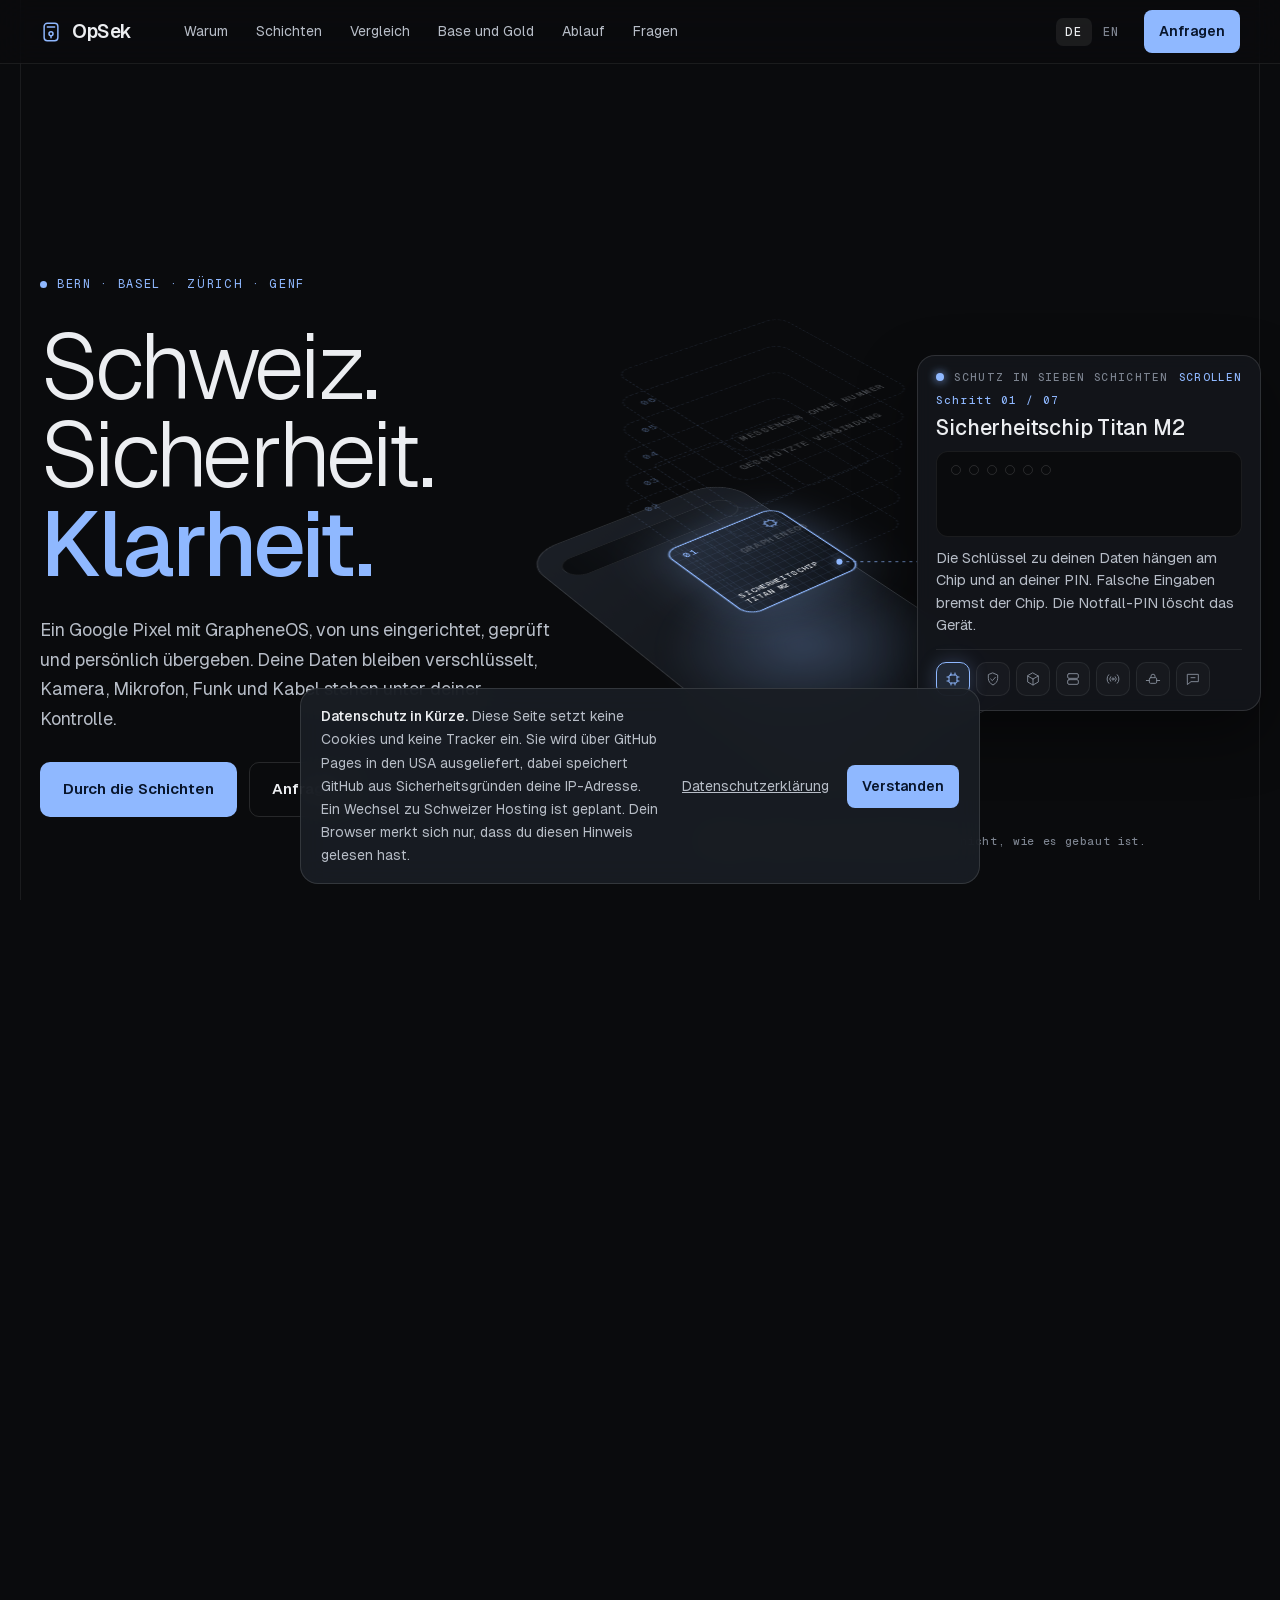
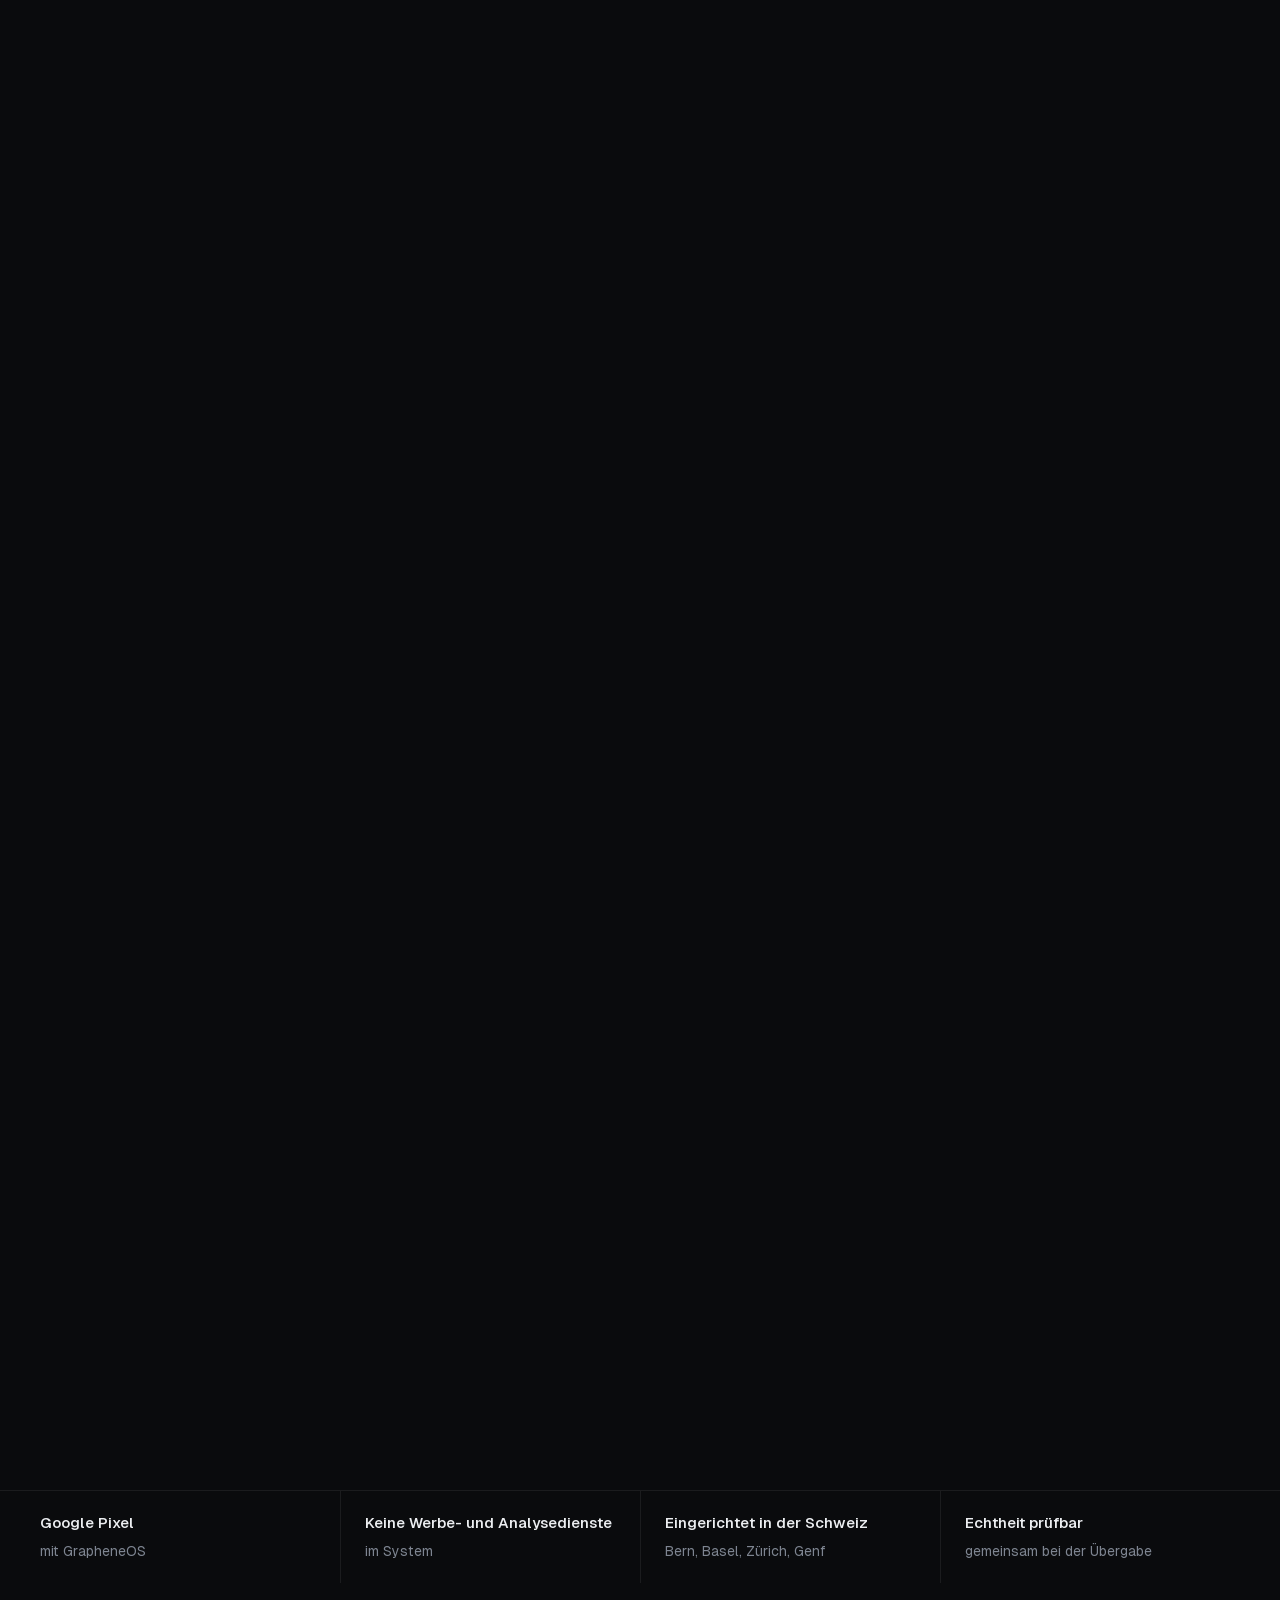
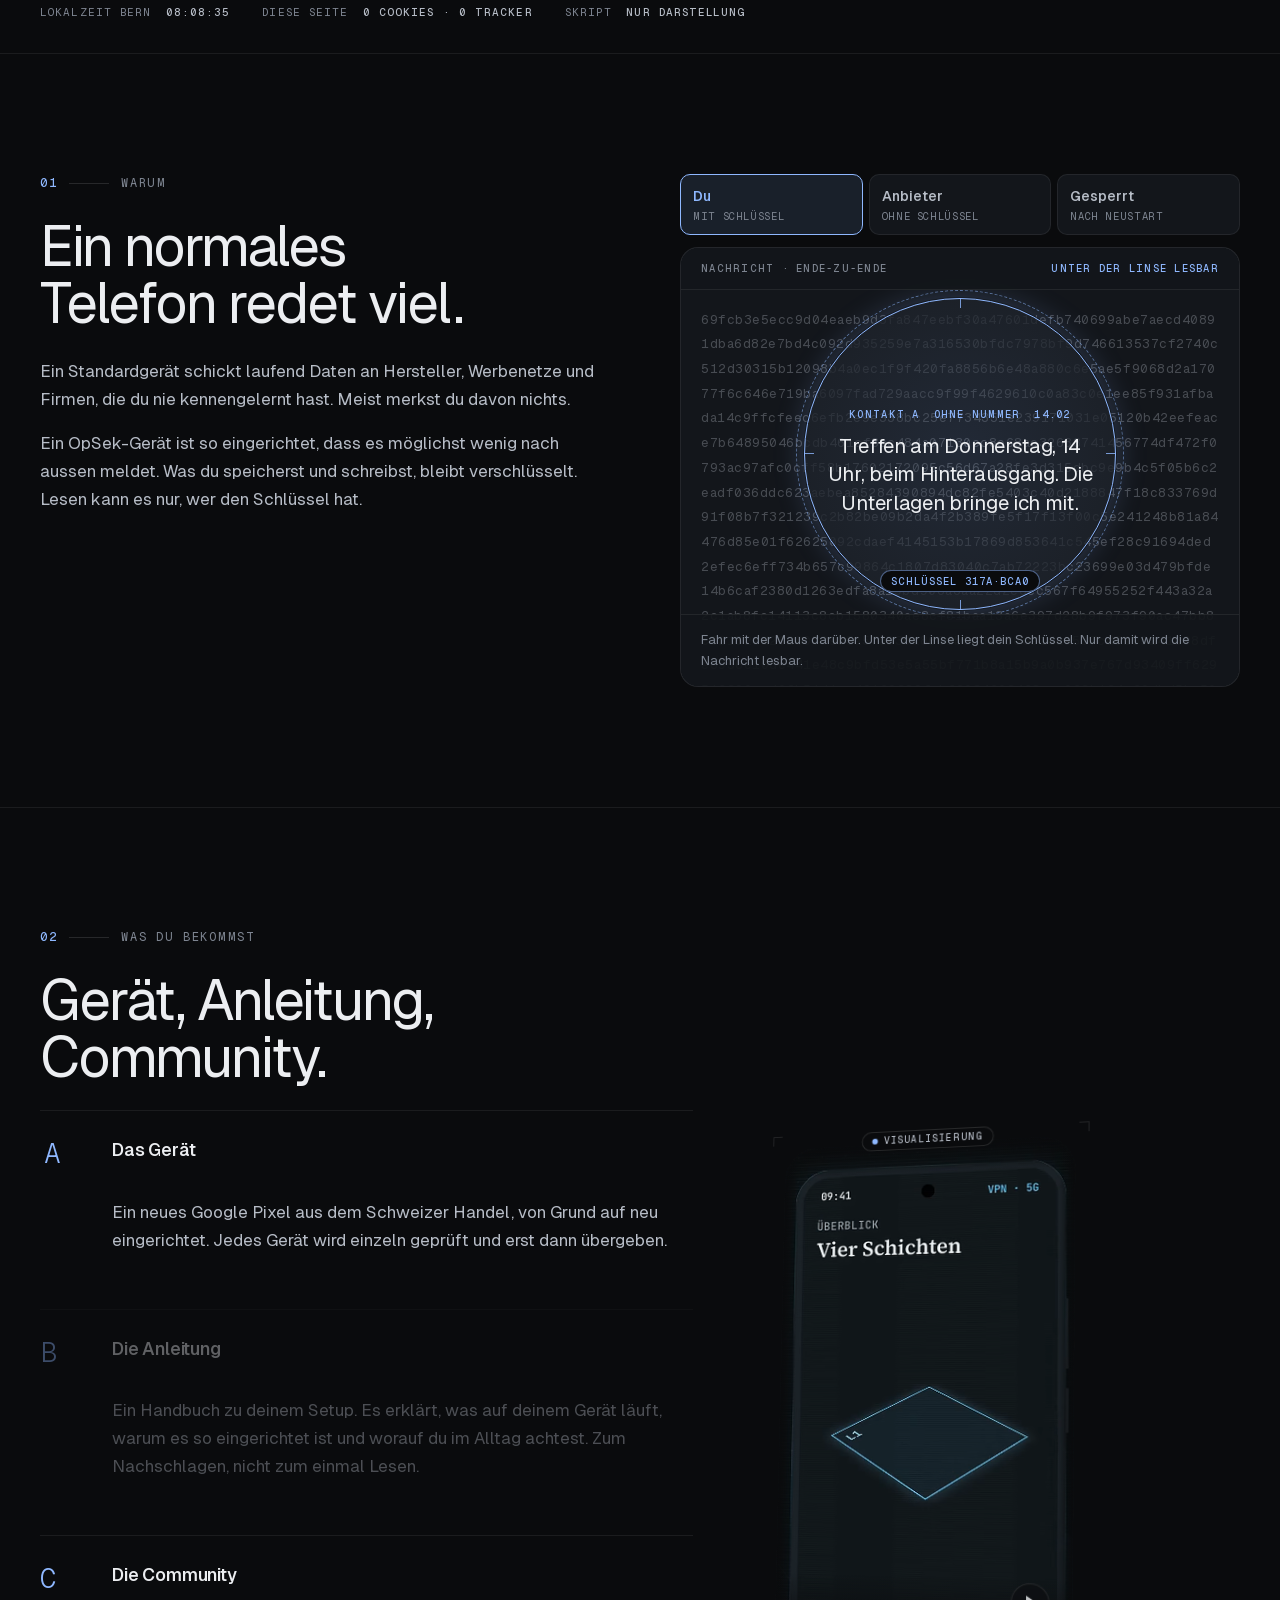
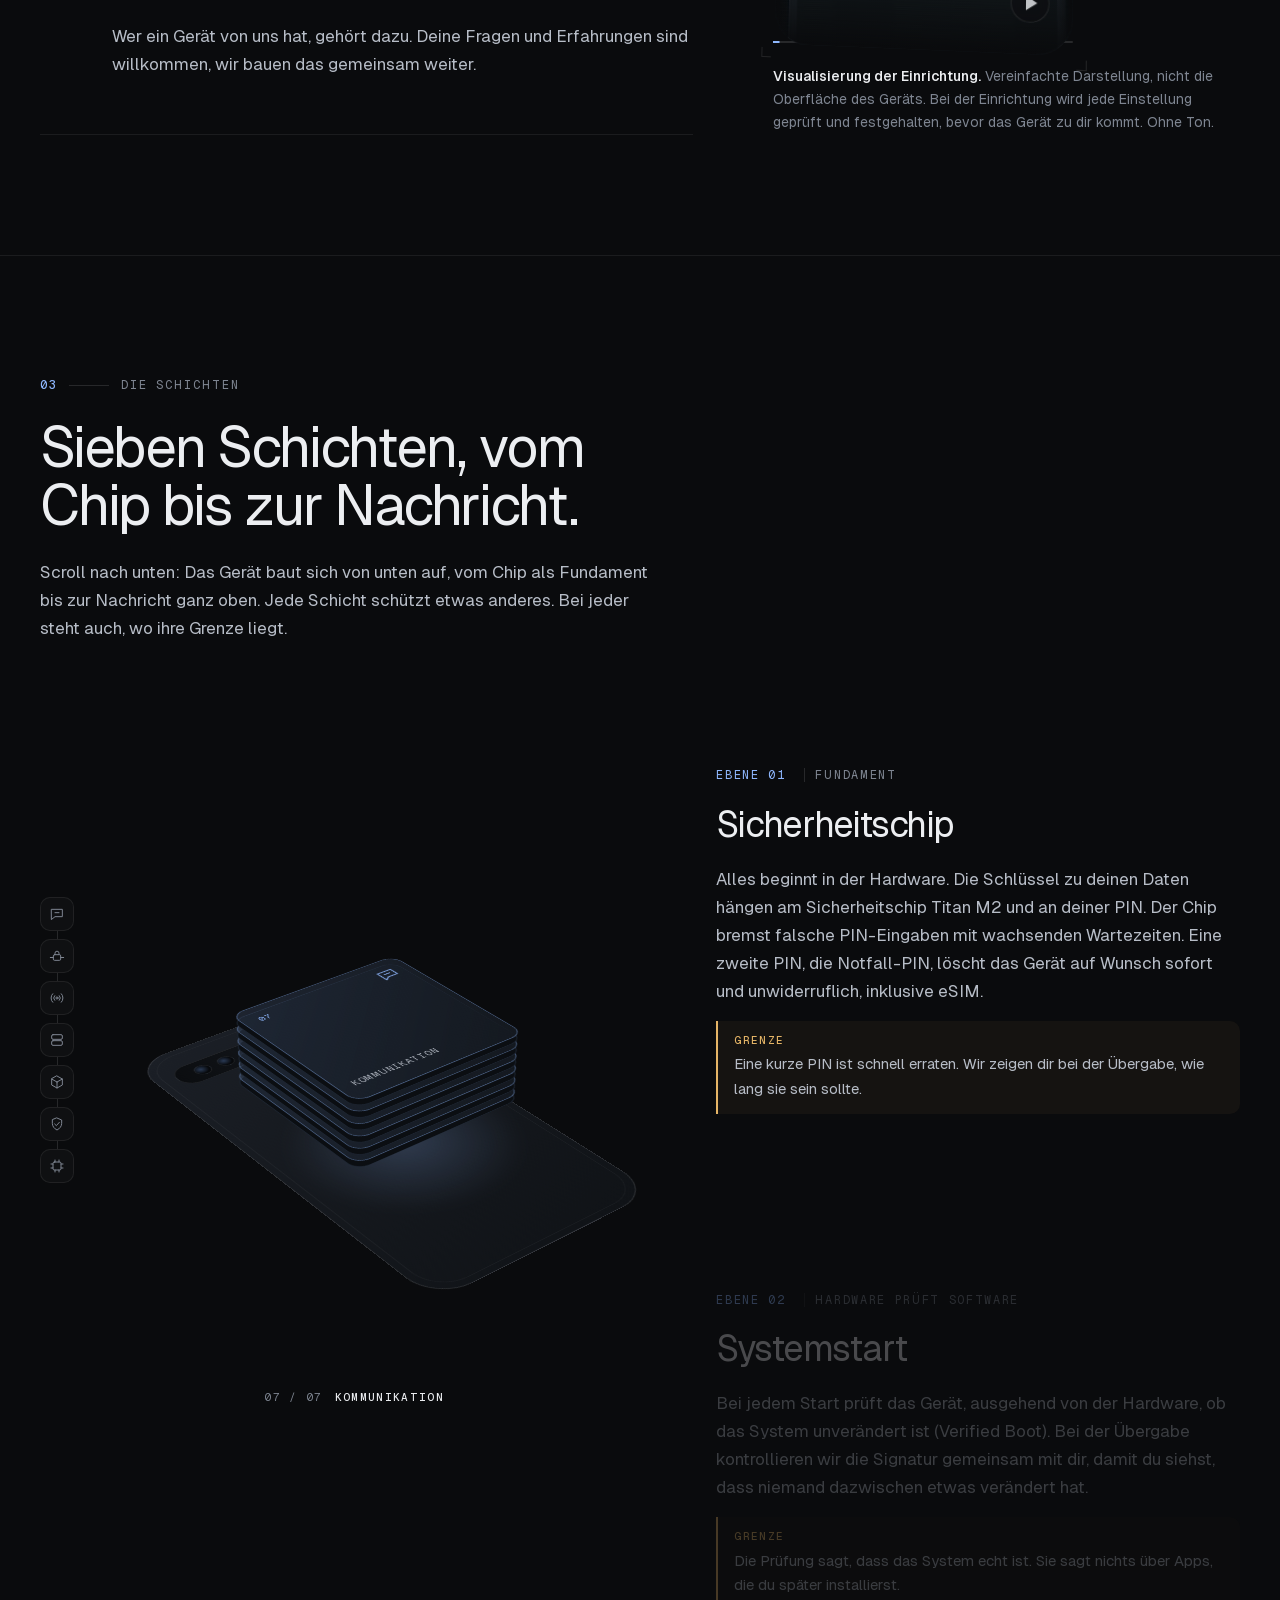
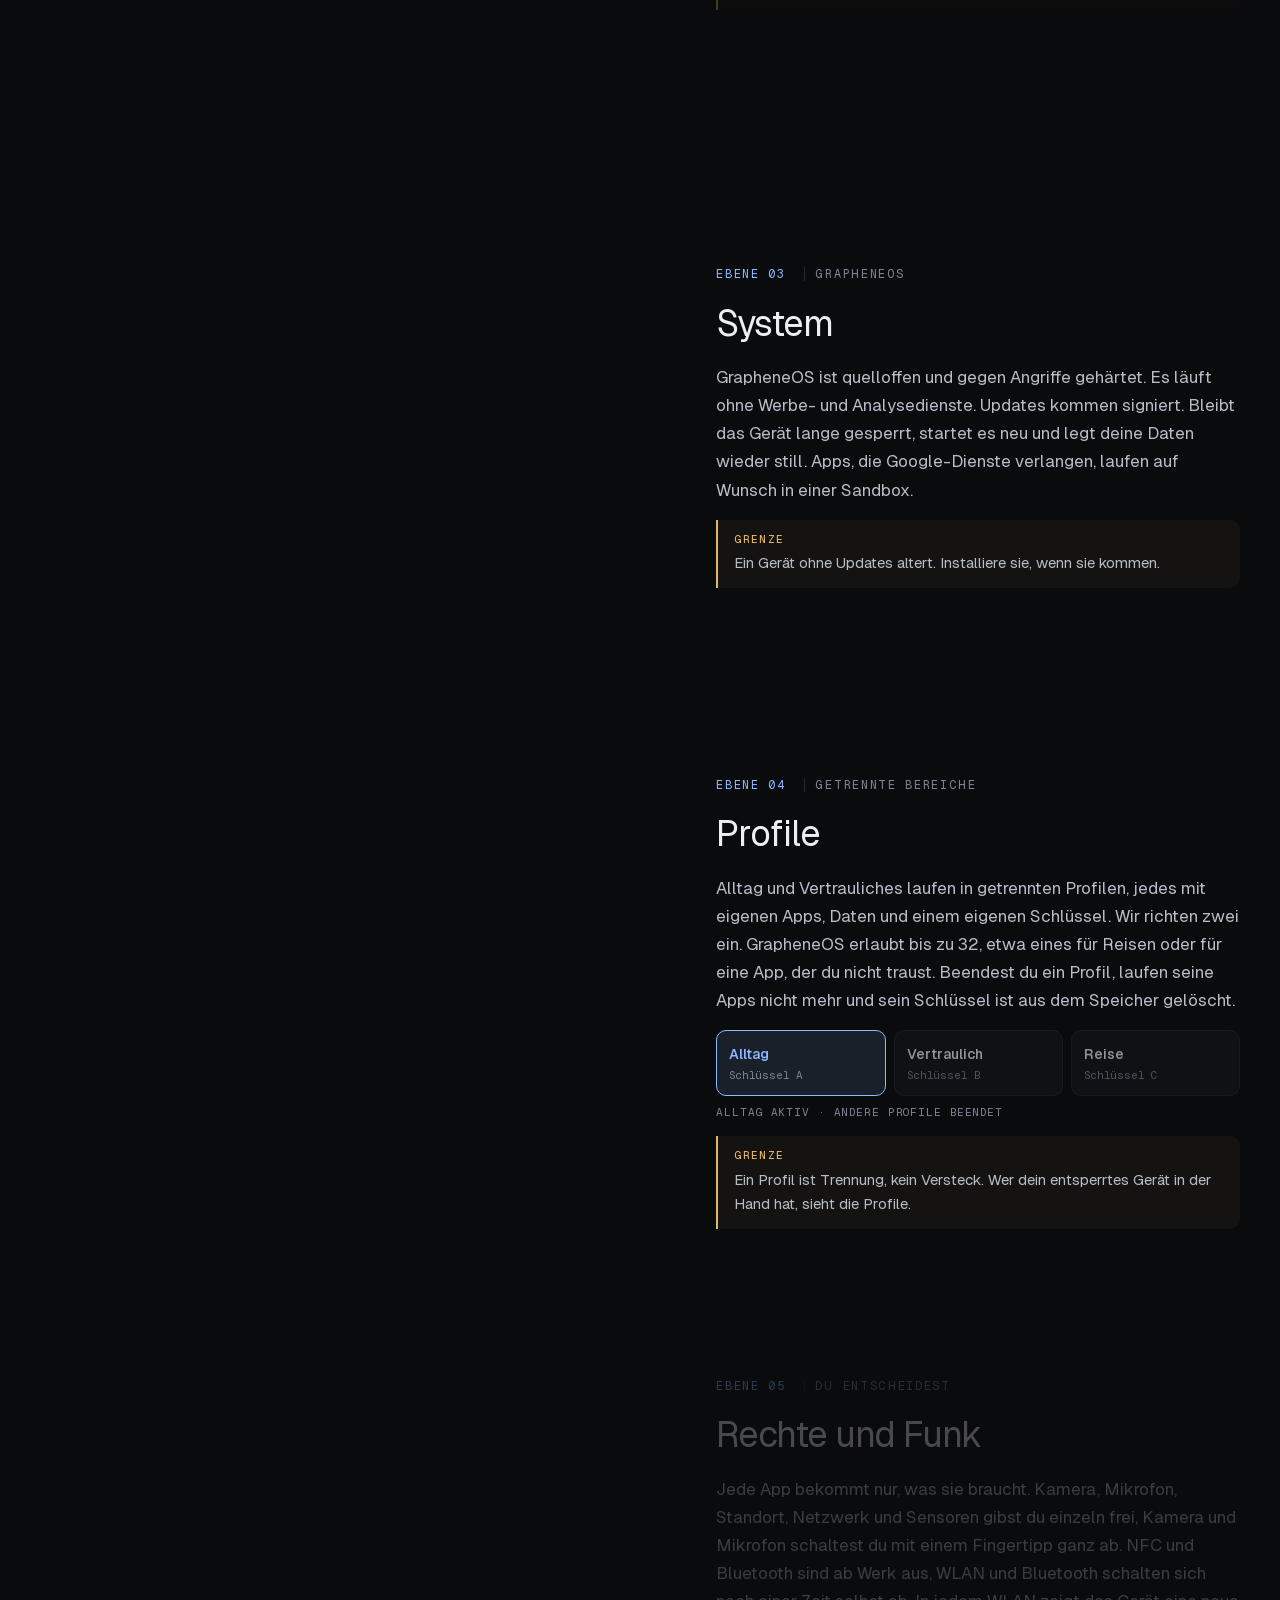
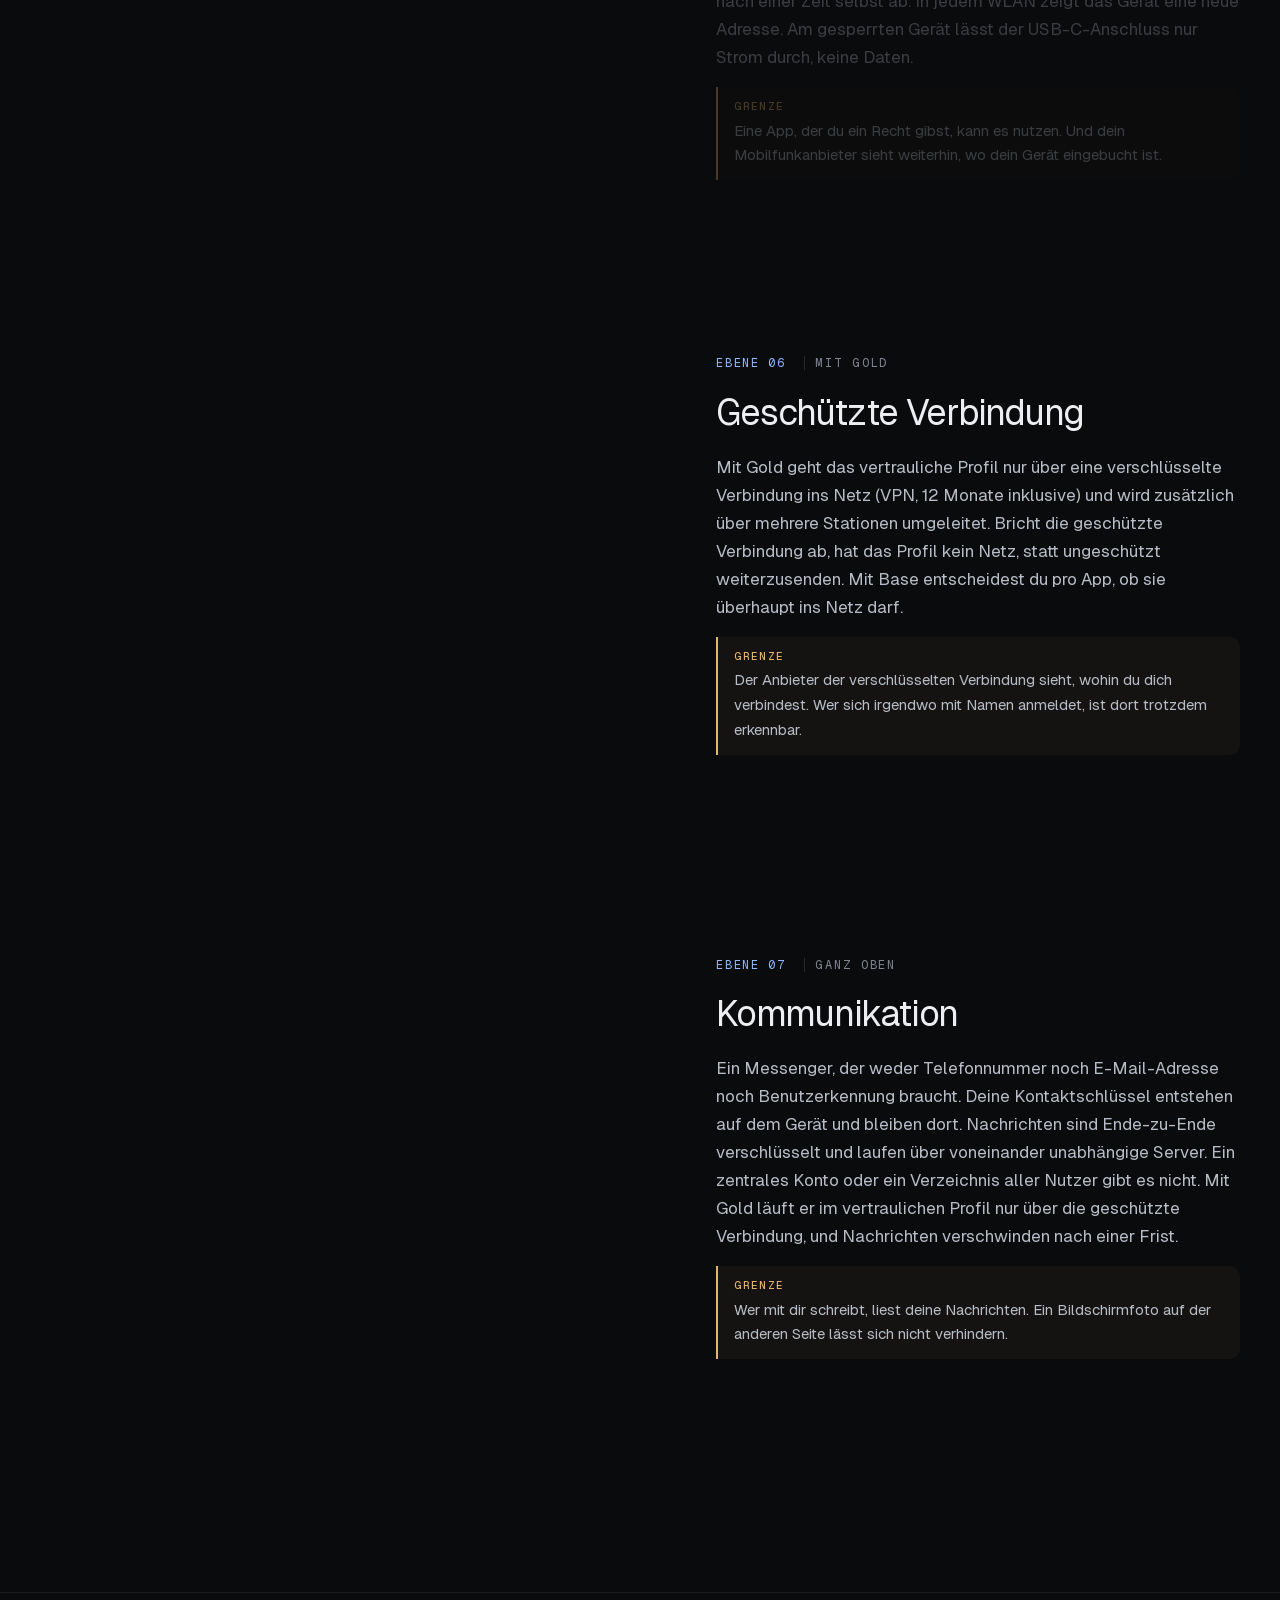
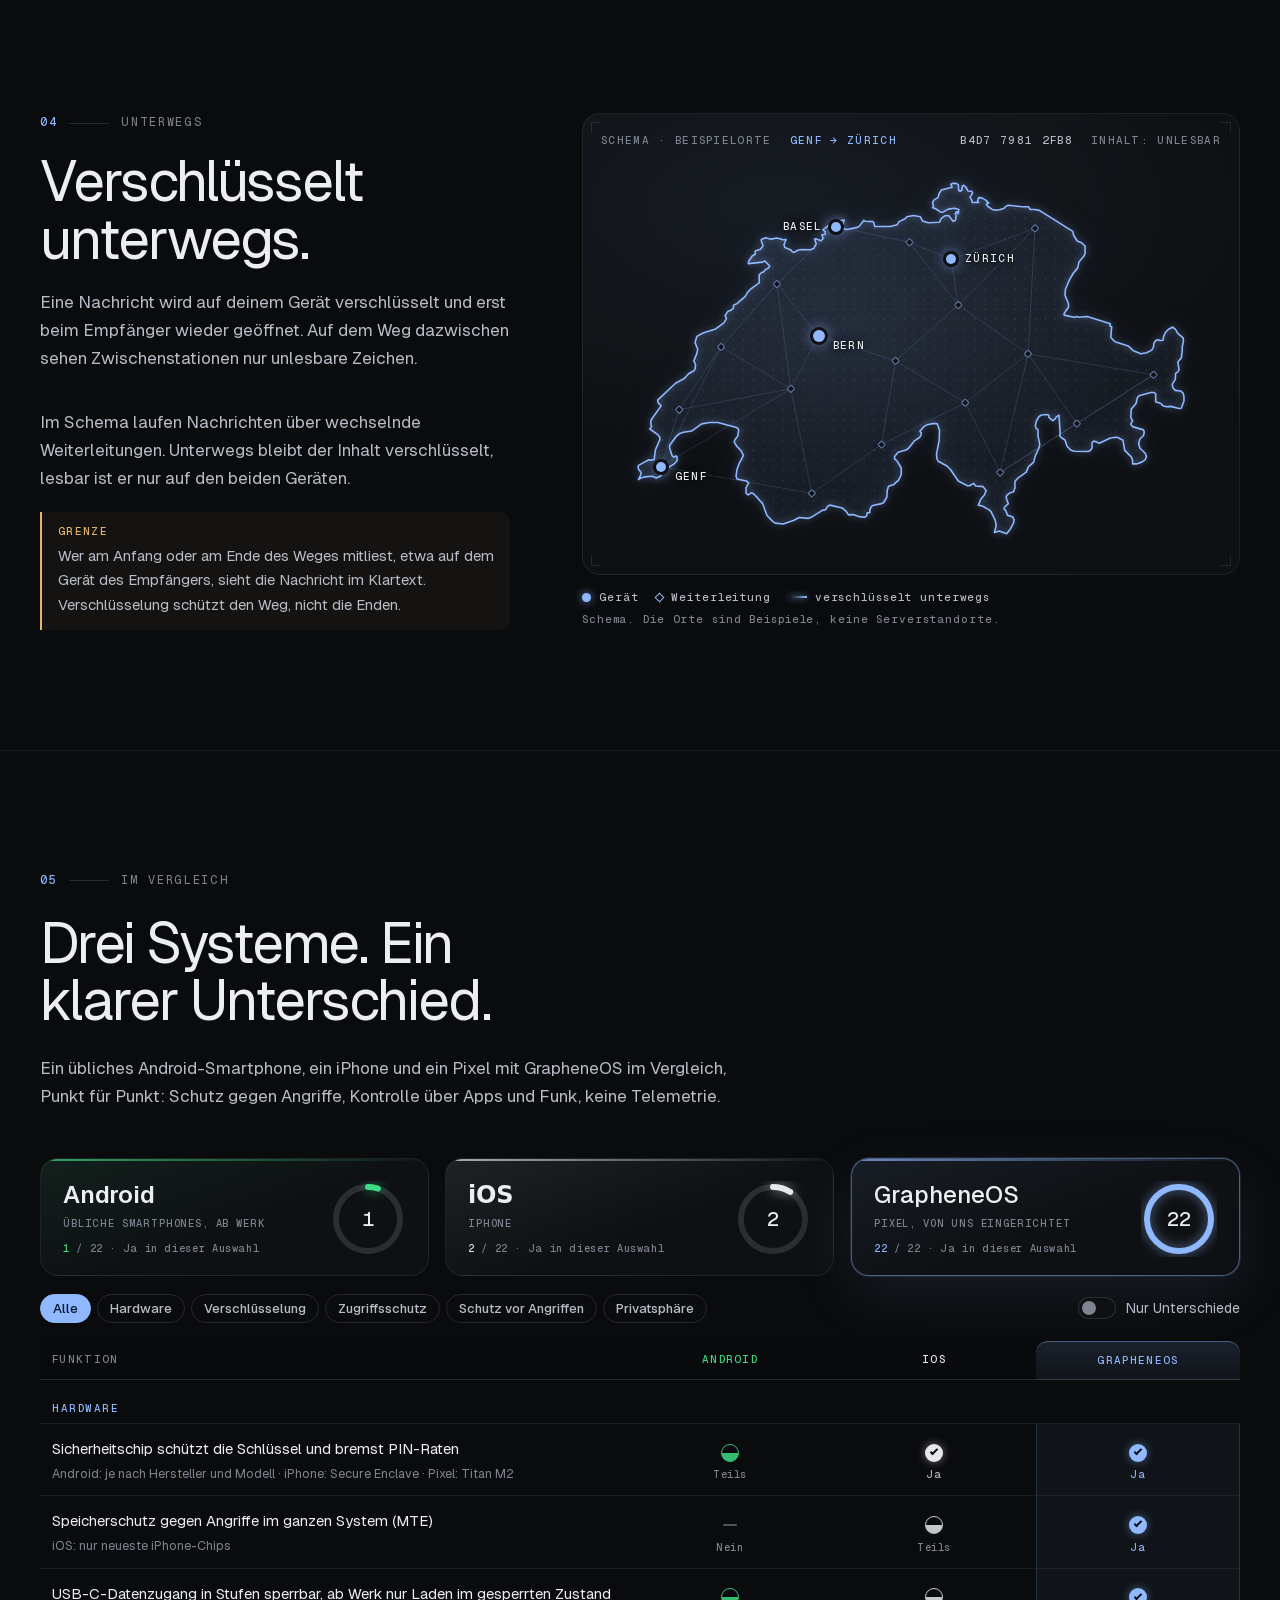
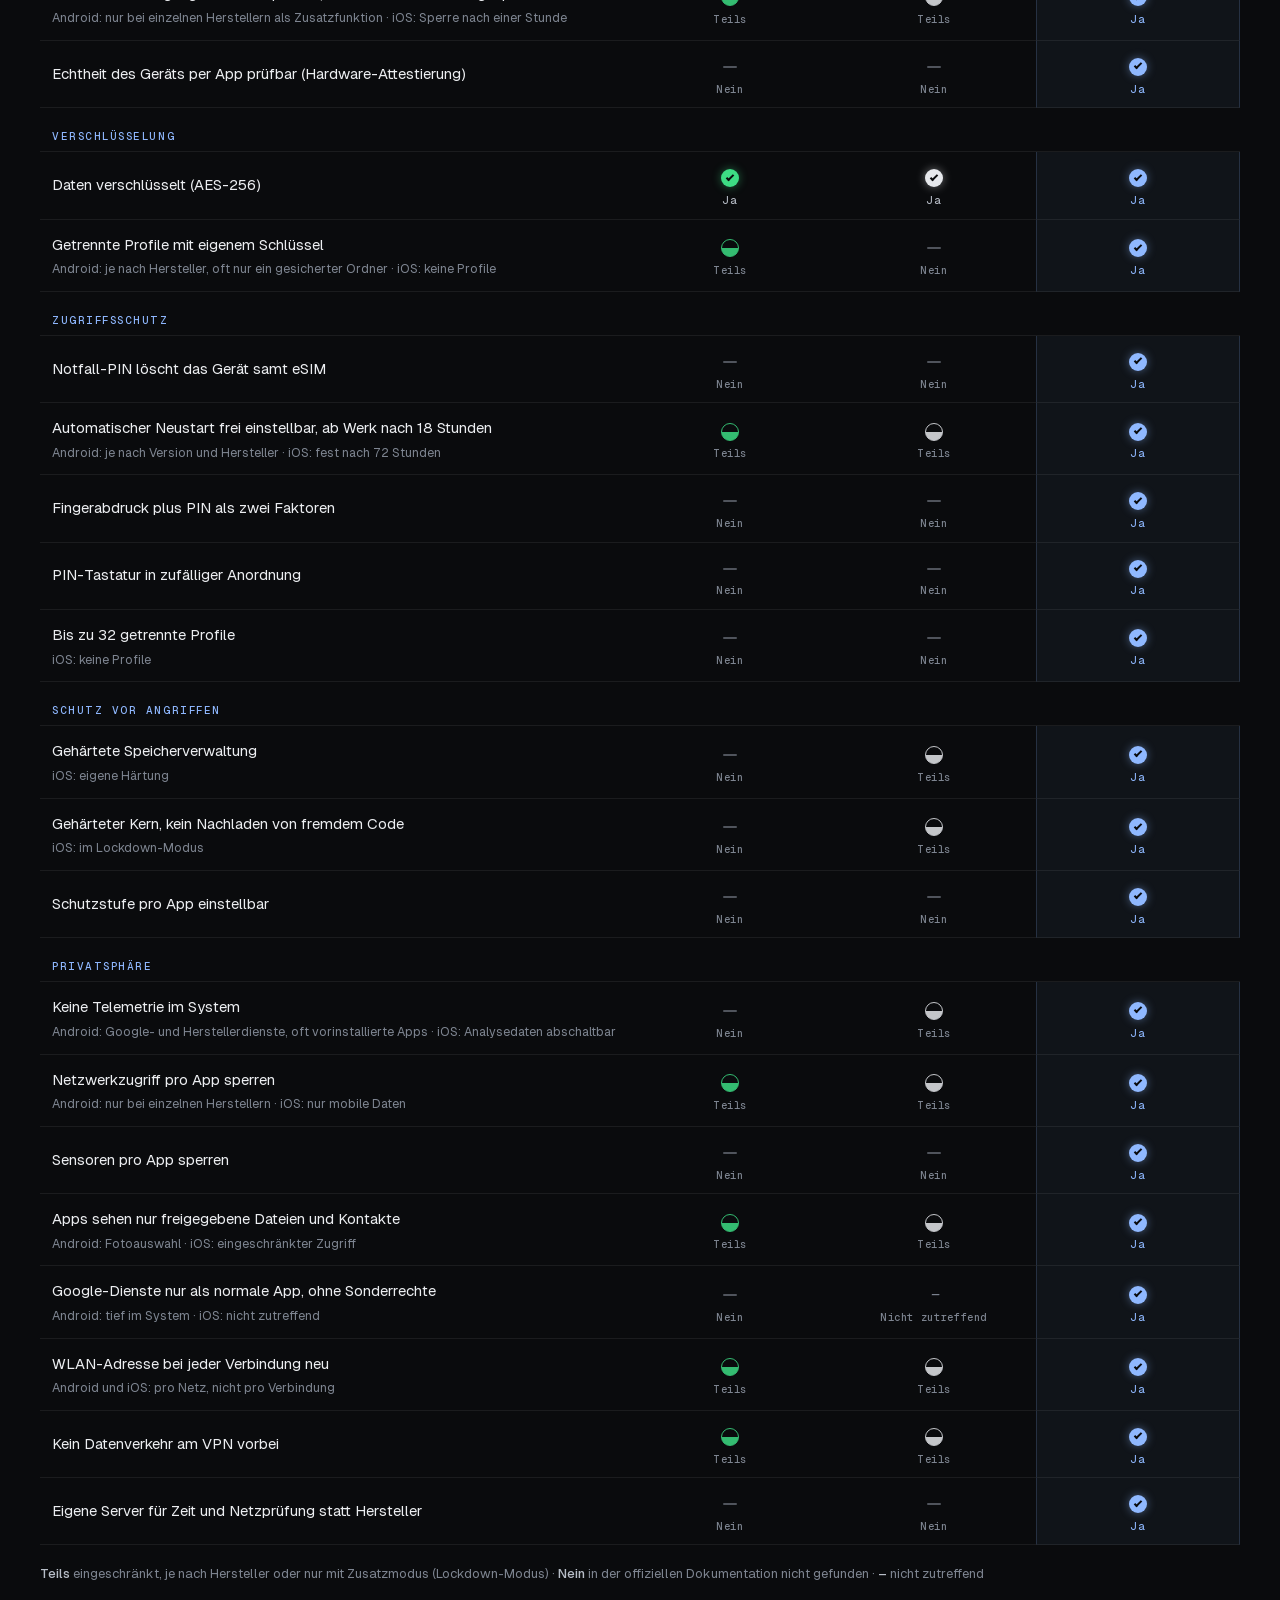
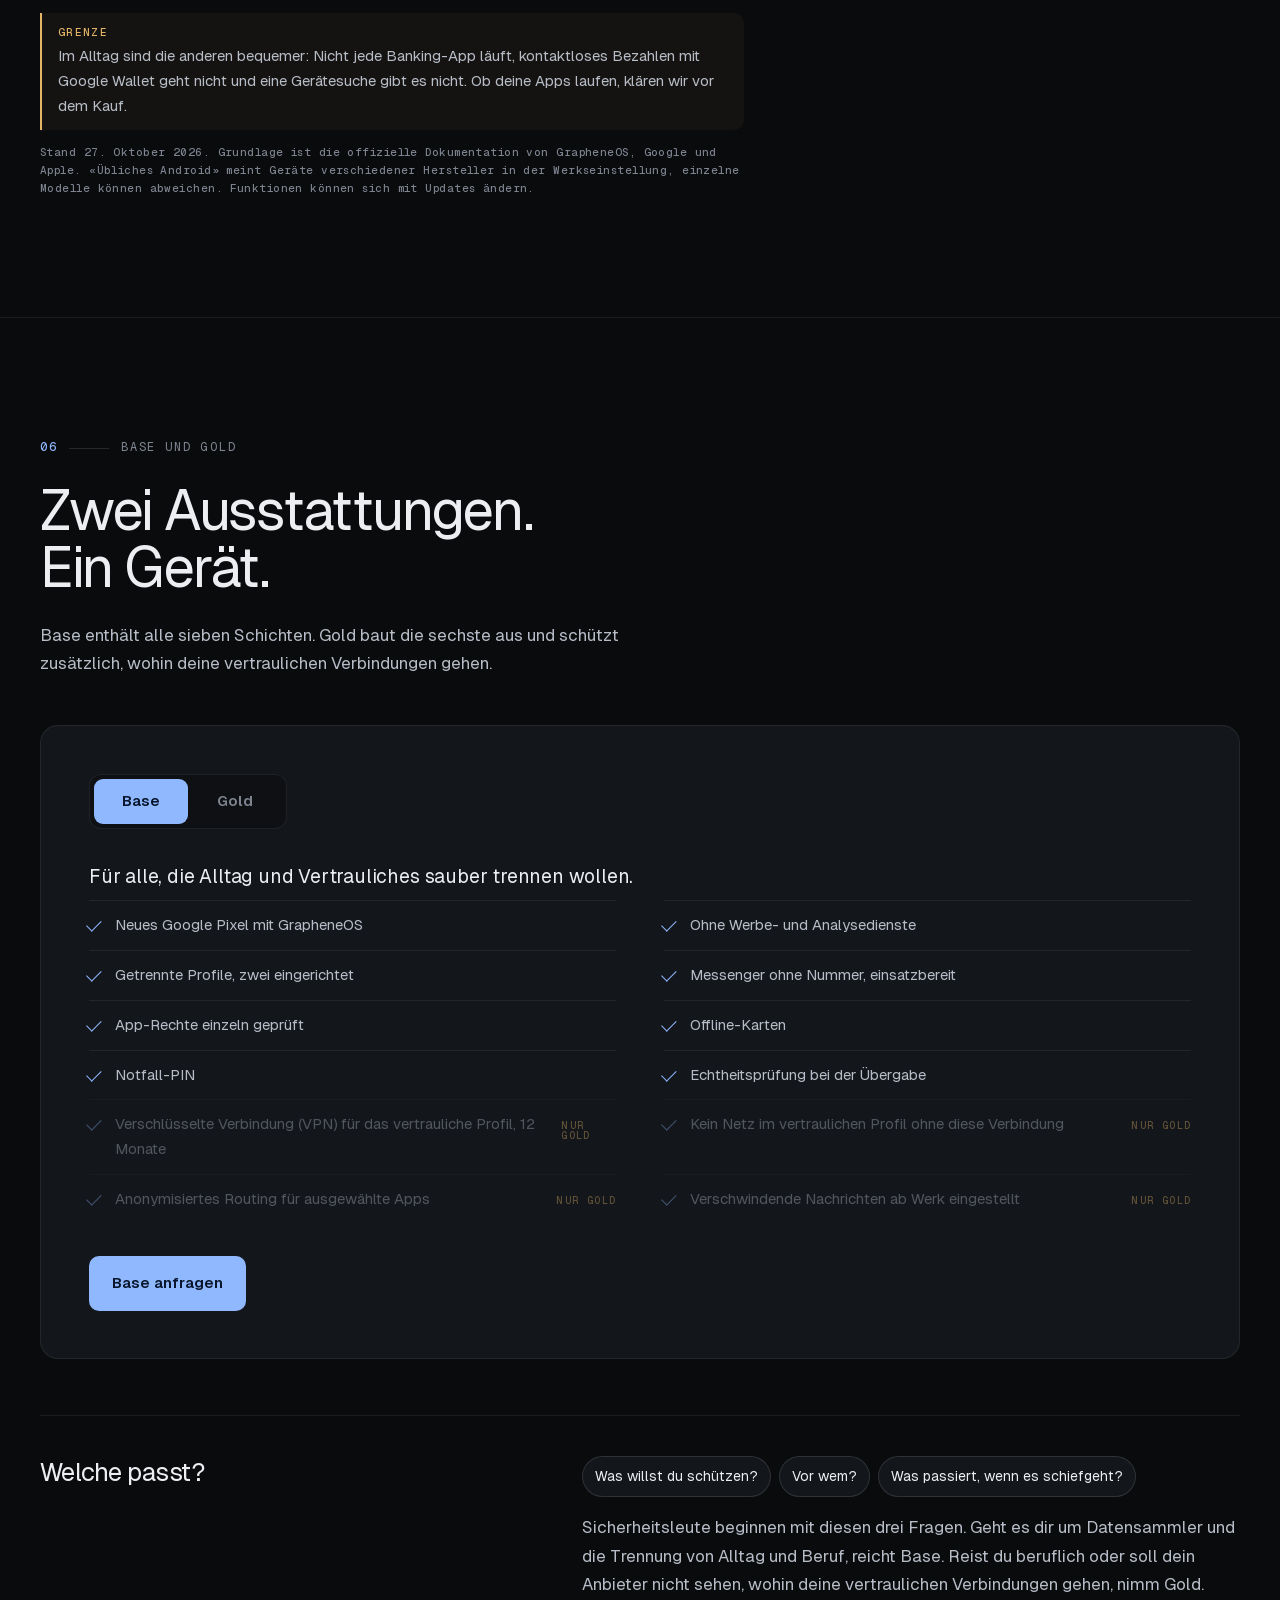
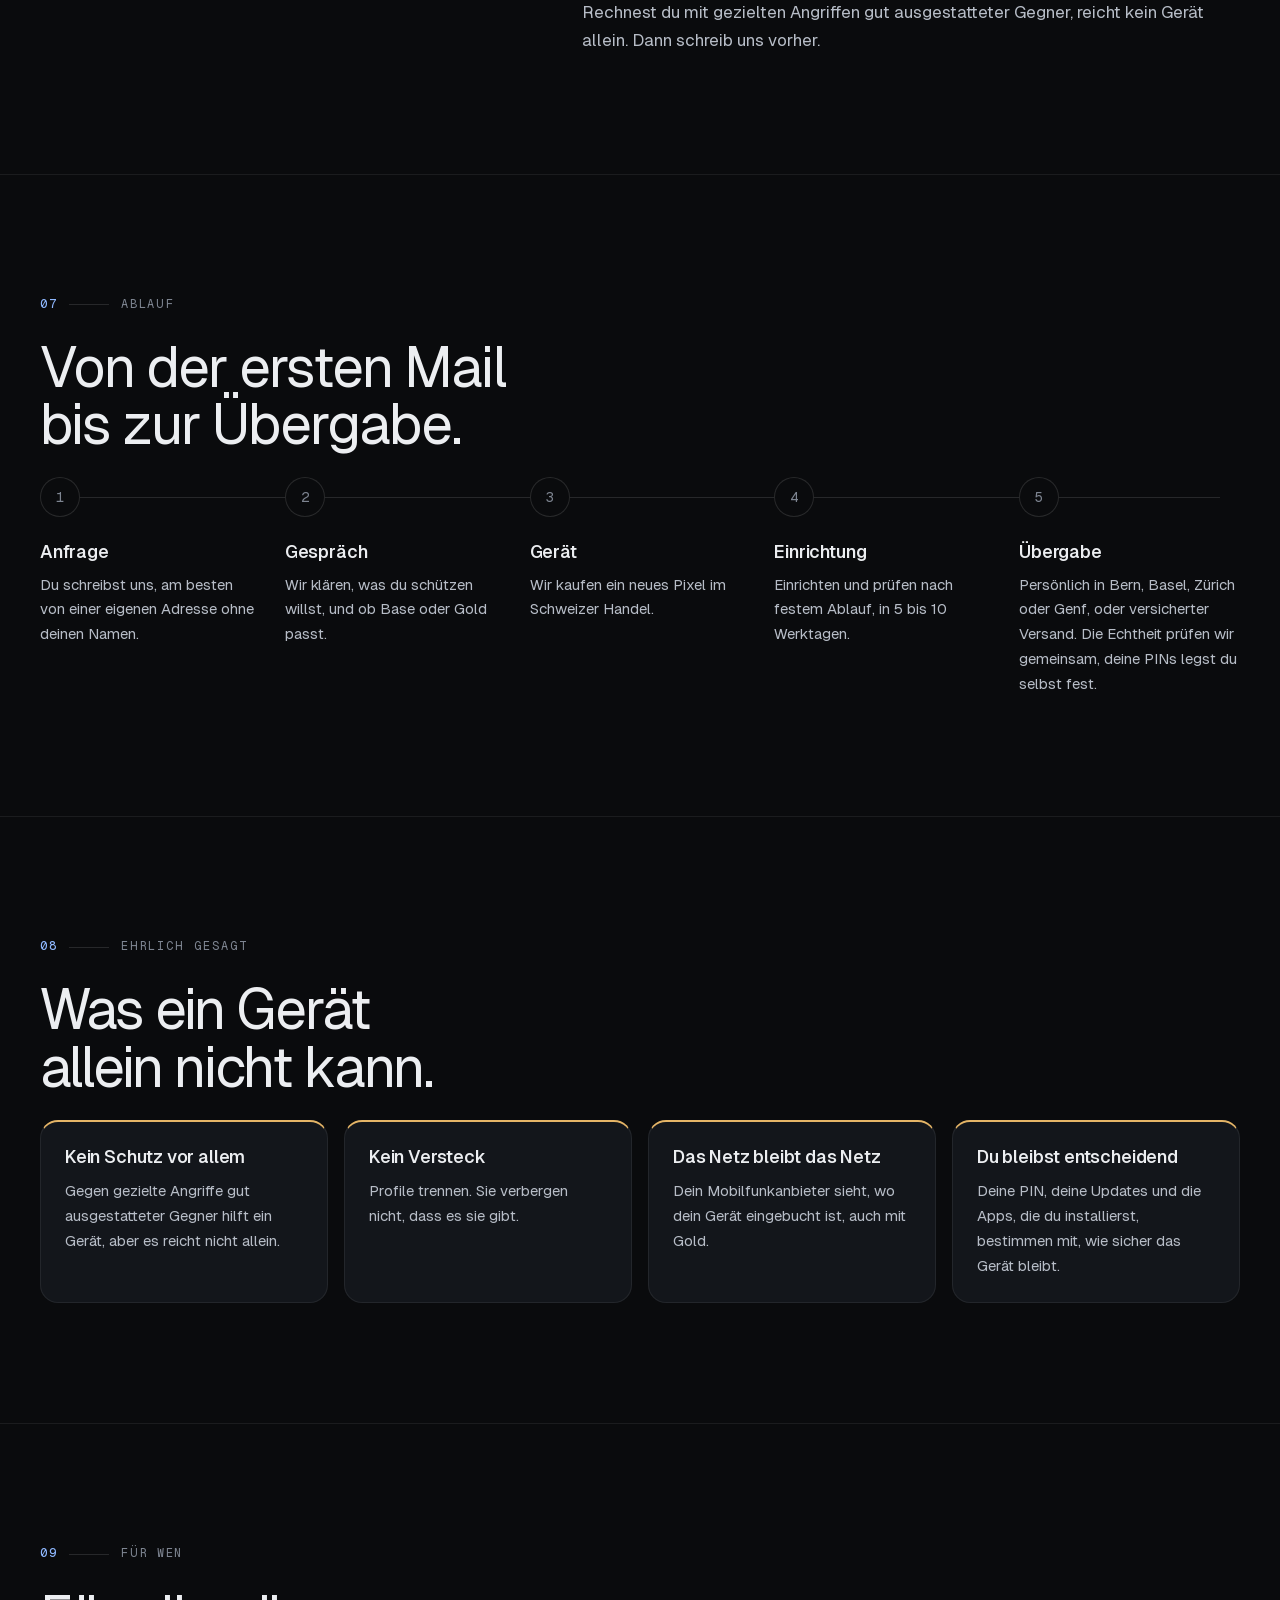
==== commit 541c6969: "Vergleich: übliches Android statt Pixel ab Werk, Bereich Alltag entfernt Co-Authored-By: Claude Opus" ====
--- a/index.html
+++ b/index.html
@@ -176,16 +176,16 @@
 <section class="sec cmp" id="vergleich" aria-labelledby="h-vergleich">
   <div class="rail">
     <p class="sh"><b>05</b><span>Im Vergleich</span></p>
-    <h2 id="h-vergleich" data-decrypt>Gleiche Hardware. Anderes System.</h2>
-    <p class="body intro">GrapheneOS läuft auf derselben Pixel-Hardware wie das normale Android. Der Unterschied liegt im System: mehr Schutz gegen Angriffe, mehr Kontrolle, keine Telemetrie. Hier der Vergleich mit dem Pixel ab Werk und dem iPhone, Punkt für Punkt, auch dort, wo die anderen vorne liegen.</p>
+    <h2 id="h-vergleich" data-decrypt>Drei Systeme. Ein klarer Unterschied.</h2>
+    <p class="body intro">Ein übliches Android-Smartphone, ein iPhone und ein Pixel mit GrapheneOS im Vergleich, Punkt für Punkt: Schutz gegen Angriffe, Kontrolle über Apps und Funk, keine Telemetrie.</p>
     <div class="cmp-box" data-cmp>
-      <ul class="cmp-cards"><li class="cmp-sys s-and" data-col="and" style="--v:27"><p class="cmp-sn">Android</p><p class="cmp-ss">Pixel ab Werk</p><div class="cmp-ring" aria-hidden="true"><svg viewBox="0 0 64 64"><circle class="rb" cx="32" cy="32" r="27"/><circle class="rf" cx="32" cy="32" r="27" pathLength="100"/></svg><b data-cnt>7</b></div><p class="cmp-ml"><span data-cnt-t>7</span> / <span data-tot>26</span> · Ja in dieser Auswahl</p></li><li class="cmp-sys s-ios" data-col="ios" style="--v:19"><p class="cmp-sn">iOS</p><p class="cmp-ss">iPhone</p><div class="cmp-ring" aria-hidden="true"><svg viewBox="0 0 64 64"><circle class="rb" cx="32" cy="32" r="27"/><circle class="rf" cx="32" cy="32" r="27" pathLength="100"/></svg><b data-cnt>5</b></div><p class="cmp-ml"><span data-cnt-t>5</span> / <span data-tot>26</span> · Ja in dieser Auswahl</p></li><li class="cmp-sys s-gos" data-col="gos" style="--v:85"><p class="cmp-sn">GrapheneOS</p><p class="cmp-ss">Pixel, von uns eingerichtet</p><div class="cmp-ring" aria-hidden="true"><svg viewBox="0 0 64 64"><circle class="rb" cx="32" cy="32" r="27"/><circle class="rf" cx="32" cy="32" r="27" pathLength="100"/></svg><b data-cnt>22</b></div><p class="cmp-ml"><span data-cnt-t>22</span> / <span data-tot>26</span> · Ja in dieser Auswahl</p></li></ul>
-      <div class="cmp-bar"><div class="cmp-fs" role="group" aria-label="Bereich wählen"><button type="button" class="cmp-f on" data-f="all" aria-pressed="true">Alle</button><button type="button" class="cmp-f" data-f="hw" aria-pressed="false">Hardware</button><button type="button" class="cmp-f" data-f="enc" aria-pressed="false">Verschlüsselung</button><button type="button" class="cmp-f" data-f="acc" aria-pressed="false">Zugriffsschutz</button><button type="button" class="cmp-f" data-f="exp" aria-pressed="false">Schutz vor Angriffen</button><button type="button" class="cmp-f" data-f="priv" aria-pressed="false">Privatsphäre</button><button type="button" class="cmp-f" data-f="life" aria-pressed="false">Alltag</button></div><label class="cmp-tg"><input type="checkbox" data-diff><span class="tg" aria-hidden="true"></span>Nur Unterschiede</label></div>
-      <div class="cmp-wrap"><table class="cmp-t"><caption class="vh">Vergleich von Sicherheits- und Datenschutzfunktionen: Android auf dem Pixel ab Werk, iOS auf dem iPhone und GrapheneOS auf dem Pixel</caption><thead><tr><th scope="col">Funktion</th><th scope="col" class="c-and">Android</th><th scope="col" class="c-ios">iOS</th><th scope="col" class="c-gos">GrapheneOS</th></tr></thead><tbody><tr class="cmp-g" data-cat="hw"><th colspan="4" scope="colgroup">Hardware</th></tr><tr class="cmp-r" data-cat="hw" data-diff="false"><th scope="row">Sicherheitschip schützt die Schlüssel und bremst PIN-Raten<small>Pixel: Titan M2 · iPhone: Secure Enclave</small></th><td class="c-and v-yes" data-l="Android" data-v="y"><i class="mk" aria-hidden="true"></i><span class="mw">Ja</span></td><td class="c-ios v-yes" data-l="iOS" data-v="y"><i class="mk" aria-hidden="true"></i><span class="mw">Ja</span></td><td class="c-gos v-yes" data-l="GrapheneOS" data-v="y"><i class="mk" aria-hidden="true"></i><span class="mw">Ja</span></td></tr><tr class="cmp-r" data-cat="hw" data-diff="true"><th scope="row">Speicherschutz gegen Angriffe im ganzen System (MTE)<small>Android: nur unterstützte Apps, mit Advanced Protection · iOS: nur neueste iPhone-Chips</small></th><td class="c-and v-part" data-l="Android" data-v="p"><i class="mk" aria-hidden="true"></i><span class="mw">Teils</span></td><td class="c-ios v-part" data-l="iOS" data-v="p"><i class="mk" aria-hidden="true"></i><span class="mw">Teils</span></td><td class="c-gos v-yes" data-l="GrapheneOS" data-v="y"><i class="mk" aria-hidden="true"></i><span class="mw">Ja</span></td></tr><tr class="cmp-r" data-cat="hw" data-diff="true"><th scope="row">USB-C-Datenzugang in Stufen sperrbar, ab Werk nur Laden im gesperrten Zustand<small>Android: mit Advanced Protection · iOS: Sperre nach einer Stunde</small></th><td class="c-and v-part" data-l="Android" data-v="p"><i class="mk" aria-hidden="true"></i><span class="mw">Teils</span></td><td class="c-ios v-part" data-l="iOS" data-v="p"><i class="mk" aria-hidden="true"></i><span class="mw">Teils</span></td><td class="c-gos v-yes" data-l="GrapheneOS" data-v="y"><i class="mk" aria-hidden="true"></i><span class="mw">Ja</span></td></tr><tr class="cmp-r" data-cat="hw" data-diff="true"><th scope="row">Echtheit des Geräts per App prüfbar (Hardware-Attestierung)</th><td class="c-and v-no" data-l="Android" data-v="n"><i class="mk" aria-hidden="true"></i><span class="mw">Nein</span></td><td class="c-ios v-no" data-l="iOS" data-v="n"><i class="mk" aria-hidden="true"></i><span class="mw">Nein</span></td><td class="c-gos v-yes" data-l="GrapheneOS" data-v="y"><i class="mk" aria-hidden="true"></i><span class="mw">Ja</span></td></tr><tr class="cmp-g" data-cat="enc"><th colspan="4" scope="colgroup">Verschlüsselung</th></tr><tr class="cmp-r" data-cat="enc" data-diff="false"><th scope="row">Daten verschlüsselt (AES-256)</th><td class="c-and v-yes" data-l="Android" data-v="y"><i class="mk" aria-hidden="true"></i><span class="mw">Ja</span></td><td class="c-ios v-yes" data-l="iOS" data-v="y"><i class="mk" aria-hidden="true"></i><span class="mw">Ja</span></td><td class="c-gos v-yes" data-l="GrapheneOS" data-v="y"><i class="mk" aria-hidden="true"></i><span class="mw">Ja</span></td></tr><tr class="cmp-r" data-cat="enc" data-diff="true"><th scope="row">Getrennte Profile mit eigenem Schlüssel<small>iOS: keine Profile</small></th><td class="c-and v-yes" data-l="Android" data-v="y"><i class="mk" aria-hidden="true"></i><span class="mw">Ja</span></td><td class="c-ios v-no" data-l="iOS" data-v="n"><i class="mk" aria-hidden="true"></i><span class="mw">Nein</span></td><td class="c-gos v-yes" data-l="GrapheneOS" data-v="y"><i class="mk" aria-hidden="true"></i><span class="mw">Ja</span></td></tr><tr class="cmp-g" data-cat="acc"><th colspan="4" scope="colgroup">Zugriffsschutz</th></tr><tr class="cmp-r" data-cat="acc" data-diff="true"><th scope="row">Notfall-PIN löscht das Gerät samt eSIM</th><td class="c-and v-no" data-l="Android" data-v="n"><i class="mk" aria-hidden="true"></i><span class="mw">Nein</span></td><td class="c-ios v-no" data-l="iOS" data-v="n"><i class="mk" aria-hidden="true"></i><span class="mw">Nein</span></td><td class="c-gos v-yes" data-l="GrapheneOS" data-v="y"><i class="mk" aria-hidden="true"></i><span class="mw">Ja</span></td></tr><tr class="cmp-r" data-cat="acc" data-diff="true"><th scope="row">Automatischer Neustart frei einstellbar, ab Werk nach 18 Stunden<small>Android und iOS: fest nach 72 Stunden, Android nur mit Advanced Protection</small></th><td class="c-and v-part" data-l="Android" data-v="p"><i class="mk" aria-hidden="true"></i><span class="mw">Teils</span></td><td class="c-ios v-part" data-l="iOS" data-v="p"><i class="mk" aria-hidden="true"></i><span class="mw">Teils</span></td><td class="c-gos v-yes" data-l="GrapheneOS" data-v="y"><i class="mk" aria-hidden="true"></i><span class="mw">Ja</span></td></tr><tr class="cmp-r" data-cat="acc" data-diff="true"><th scope="row">Fingerabdruck plus PIN als zwei Faktoren</th><td class="c-and v-no" data-l="Android" data-v="n"><i class="mk" aria-hidden="true"></i><span class="mw">Nein</span></td><td class="c-ios v-no" data-l="iOS" data-v="n"><i class="mk" aria-hidden="true"></i><span class="mw">Nein</span></td><td class="c-gos v-yes" data-l="GrapheneOS" data-v="y"><i class="mk" aria-hidden="true"></i><span class="mw">Ja</span></td></tr><tr class="cmp-r" data-cat="acc" data-diff="true"><th scope="row">PIN-Tastatur in zufälliger Anordnung</th><td class="c-and v-no" data-l="Android" data-v="n"><i class="mk" aria-hidden="true"></i><span class="mw">Nein</span></td><td class="c-ios v-no" data-l="iOS" data-v="n"><i class="mk" aria-hidden="true"></i><span class="mw">Nein</span></td><td class="c-gos v-yes" data-l="GrapheneOS" data-v="y"><i class="mk" aria-hidden="true"></i><span class="mw">Ja</span></td></tr><tr class="cmp-r" data-cat="acc" data-diff="true"><th scope="row">Bis zu 32 getrennte Profile<small>Android: mehrere Nutzer möglich · iOS: keine Profile</small></th><td class="c-and v-part" data-l="Android" data-v="p"><i class="mk" aria-hidden="true"></i><span class="mw">Teils</span></td><td class="c-ios v-no" data-l="iOS" data-v="n"><i class="mk" aria-hidden="true"></i><span class="mw">Nein</span></td><td class="c-gos v-yes" data-l="GrapheneOS" data-v="y"><i class="mk" aria-hidden="true"></i><span class="mw">Ja</span></td></tr><tr class="cmp-g" data-cat="exp"><th colspan="4" scope="colgroup">Schutz vor Angriffen</th></tr><tr class="cmp-r" data-cat="exp" data-diff="true"><th scope="row">Gehärtete Speicherverwaltung<small>iOS: eigene Härtung</small></th><td class="c-and v-no" data-l="Android" data-v="n"><i class="mk" aria-hidden="true"></i><span class="mw">Nein</span></td><td class="c-ios v-part" data-l="iOS" data-v="p"><i class="mk" aria-hidden="true"></i><span class="mw">Teils</span></td><td class="c-gos v-yes" data-l="GrapheneOS" data-v="y"><i class="mk" aria-hidden="true"></i><span class="mw">Ja</span></td></tr><tr class="cmp-r" data-cat="exp" data-diff="true"><th scope="row">Gehärteter Kern, kein Nachladen von fremdem Code<small>iOS: im Lockdown-Modus</small></th><td class="c-and v-no" data-l="Android" data-v="n"><i class="mk" aria-hidden="true"></i><span class="mw">Nein</span></td><td class="c-ios v-part" data-l="iOS" data-v="p"><i class="mk" aria-hidden="true"></i><span class="mw">Teils</span></td><td class="c-gos v-yes" data-l="GrapheneOS" data-v="y"><i class="mk" aria-hidden="true"></i><span class="mw">Ja</span></td></tr><tr class="cmp-r" data-cat="exp" data-diff="true"><th scope="row">Schutzstufe pro App einstellbar</th><td class="c-and v-no" data-l="Android" data-v="n"><i class="mk" aria-hidden="true"></i><span class="mw">Nein</span></td><td class="c-ios v-no" data-l="iOS" data-v="n"><i class="mk" aria-hidden="true"></i><span class="mw">Nein</span></td><td class="c-gos v-yes" data-l="GrapheneOS" data-v="y"><i class="mk" aria-hidden="true"></i><span class="mw">Ja</span></td></tr><tr class="cmp-g" data-cat="priv"><th colspan="4" scope="colgroup">Privatsphäre</th></tr><tr class="cmp-r" data-cat="priv" data-diff="true"><th scope="row">Keine Telemetrie im System<small>iOS: Analysedaten abschaltbar</small></th><td class="c-and v-no" data-l="Android" data-v="n"><i class="mk" aria-hidden="true"></i><span class="mw">Nein</span></td><td class="c-ios v-part" data-l="iOS" data-v="p"><i class="mk" aria-hidden="true"></i><span class="mw">Teils</span></td><td class="c-gos v-yes" data-l="GrapheneOS" data-v="y"><i class="mk" aria-hidden="true"></i><span class="mw">Ja</span></td></tr><tr class="cmp-r" data-cat="priv" data-diff="true"><th scope="row">Netzwerkzugriff pro App sperren<small>iOS: nur mobile Daten</small></th><td class="c-and v-no" data-l="Android" data-v="n"><i class="mk" aria-hidden="true"></i><span class="mw">Nein</span></td><td class="c-ios v-part" data-l="iOS" data-v="p"><i class="mk" aria-hidden="true"></i><span class="mw">Teils</span></td><td class="c-gos v-yes" data-l="GrapheneOS" data-v="y"><i class="mk" aria-hidden="true"></i><span class="mw">Ja</span></td></tr><tr class="cmp-r" data-cat="priv" data-diff="true"><th scope="row">Sensoren pro App sperren</th><td class="c-and v-no" data-l="Android" data-v="n"><i class="mk" aria-hidden="true"></i><span class="mw">Nein</span></td><td class="c-ios v-no" data-l="iOS" data-v="n"><i class="mk" aria-hidden="true"></i><span class="mw">Nein</span></td><td class="c-gos v-yes" data-l="GrapheneOS" data-v="y"><i class="mk" aria-hidden="true"></i><span class="mw">Ja</span></td></tr><tr class="cmp-r" data-cat="priv" data-diff="true"><th scope="row">Apps sehen nur freigegebene Dateien und Kontakte<small>Android: Fotoauswahl · iOS: eingeschränkter Zugriff</small></th><td class="c-and v-part" data-l="Android" data-v="p"><i class="mk" aria-hidden="true"></i><span class="mw">Teils</span></td><td class="c-ios v-part" data-l="iOS" data-v="p"><i class="mk" aria-hidden="true"></i><span class="mw">Teils</span></td><td class="c-gos v-yes" data-l="GrapheneOS" data-v="y"><i class="mk" aria-hidden="true"></i><span class="mw">Ja</span></td></tr><tr class="cmp-r" data-cat="priv" data-diff="true"><th scope="row">Google-Dienste nur als normale App, ohne Sonderrechte<small>Android: tief im System · iOS: nicht zutreffend</small></th><td class="c-and v-no" data-l="Android" data-v="n"><i class="mk" aria-hidden="true"></i><span class="mw">Nein</span></td><td class="c-ios v-na" data-l="iOS" data-v="x"><i class="mk" aria-hidden="true"></i><span class="mw">Nicht zutreffend</span></td><td class="c-gos v-yes" data-l="GrapheneOS" data-v="y"><i class="mk" aria-hidden="true"></i><span class="mw">Ja</span></td></tr><tr class="cmp-r" data-cat="priv" data-diff="true"><th scope="row">WLAN-Adresse bei jeder Verbindung neu</th><td class="c-and v-part" data-l="Android" data-v="p"><i class="mk" aria-hidden="true"></i><span class="mw">Teils</span></td><td class="c-ios v-part" data-l="iOS" data-v="p"><i class="mk" aria-hidden="true"></i><span class="mw">Teils</span></td><td class="c-gos v-yes" data-l="GrapheneOS" data-v="y"><i class="mk" aria-hidden="true"></i><span class="mw">Ja</span></td></tr><tr class="cmp-r" data-cat="priv" data-diff="true"><th scope="row">Kein Datenverkehr am VPN vorbei</th><td class="c-and v-part" data-l="Android" data-v="p"><i class="mk" aria-hidden="true"></i><span class="mw">Teils</span></td><td class="c-ios v-part" data-l="iOS" data-v="p"><i class="mk" aria-hidden="true"></i><span class="mw">Teils</span></td><td class="c-gos v-yes" data-l="GrapheneOS" data-v="y"><i class="mk" aria-hidden="true"></i><span class="mw">Ja</span></td></tr><tr class="cmp-r" data-cat="priv" data-diff="true"><th scope="row">Eigene Server für Zeit und Netzprüfung statt Hersteller</th><td class="c-and v-no" data-l="Android" data-v="n"><i class="mk" aria-hidden="true"></i><span class="mw">Nein</span></td><td class="c-ios v-no" data-l="iOS" data-v="n"><i class="mk" aria-hidden="true"></i><span class="mw">Nein</span></td><td class="c-gos v-yes" data-l="GrapheneOS" data-v="y"><i class="mk" aria-hidden="true"></i><span class="mw">Ja</span></td></tr><tr class="cmp-g" data-cat="life"><th colspan="4" scope="colgroup">Alltag</th></tr><tr class="cmp-r" data-cat="life" data-diff="true"><th scope="row">Jede Banking-App läuft<small>GrapheneOS: viele, nicht alle</small></th><td class="c-and v-yes" data-l="Android" data-v="y"><i class="mk" aria-hidden="true"></i><span class="mw">Ja</span></td><td class="c-ios v-yes" data-l="iOS" data-v="y"><i class="mk" aria-hidden="true"></i><span class="mw">Ja</span></td><td class="c-gos v-part" data-l="GrapheneOS" data-v="p"><i class="mk" aria-hidden="true"></i><span class="mw">Teils</span></td></tr><tr class="cmp-r" data-cat="life" data-diff="true"><th scope="row">Kontaktlos bezahlen mit dem Handy<small>GrapheneOS: Google Wallet läuft nicht</small></th><td class="c-and v-yes" data-l="Android" data-v="y"><i class="mk" aria-hidden="true"></i><span class="mw">Ja</span></td><td class="c-ios v-yes" data-l="iOS" data-v="y"><i class="mk" aria-hidden="true"></i><span class="mw">Ja</span></td><td class="c-gos v-no" data-l="GrapheneOS" data-v="n"><i class="mk" aria-hidden="true"></i><span class="mw">Nein</span></td></tr><tr class="cmp-r" data-cat="life" data-diff="true"><th scope="row">Gerätesuche und Aktivierungssperre<small>GrapheneOS: bewusst ohne</small></th><td class="c-and v-yes" data-l="Android" data-v="y"><i class="mk" aria-hidden="true"></i><span class="mw">Ja</span></td><td class="c-ios v-yes" data-l="iOS" data-v="y"><i class="mk" aria-hidden="true"></i><span class="mw">Ja</span></td><td class="c-gos v-no" data-l="GrapheneOS" data-v="n"><i class="mk" aria-hidden="true"></i><span class="mw">Nein</span></td></tr><tr class="cmp-r" data-cat="life" data-diff="true"><th scope="row">Grosse Auswahl an Geräten<small>iOS: nur iPhone · GrapheneOS: nur Pixel</small></th><td class="c-and v-yes" data-l="Android" data-v="y"><i class="mk" aria-hidden="true"></i><span class="mw">Ja</span></td><td class="c-ios v-part" data-l="iOS" data-v="p"><i class="mk" aria-hidden="true"></i><span class="mw">Teils</span></td><td class="c-gos v-part" data-l="GrapheneOS" data-v="p"><i class="mk" aria-hidden="true"></i><span class="mw">Teils</span></td></tr></tbody></table></div>
-      <p class="cmp-leg"><b>Teils</b> eingeschränkt oder nur mit Zusatzmodus (Advanced Protection, Lockdown-Modus) · <b>Nein</b> in der offiziellen Dokumentation nicht gefunden · <b>–</b> nicht zutreffend</p>
+      <ul class="cmp-cards"><li class="cmp-sys s-and" data-col="and" style="--v:5"><p class="cmp-sn">Android</p><p class="cmp-ss">Übliche Smartphones, ab Werk</p><div class="cmp-ring" aria-hidden="true"><svg viewBox="0 0 64 64"><circle class="rb" cx="32" cy="32" r="27"/><circle class="rf" cx="32" cy="32" r="27" pathLength="100"/></svg><b data-cnt>1</b></div><p class="cmp-ml"><span data-cnt-t>1</span> / <span data-tot>22</span> · Ja in dieser Auswahl</p></li><li class="cmp-sys s-ios" data-col="ios" style="--v:9"><p class="cmp-sn">iOS</p><p class="cmp-ss">iPhone</p><div class="cmp-ring" aria-hidden="true"><svg viewBox="0 0 64 64"><circle class="rb" cx="32" cy="32" r="27"/><circle class="rf" cx="32" cy="32" r="27" pathLength="100"/></svg><b data-cnt>2</b></div><p class="cmp-ml"><span data-cnt-t>2</span> / <span data-tot>22</span> · Ja in dieser Auswahl</p></li><li class="cmp-sys s-gos" data-col="gos" style="--v:100"><p class="cmp-sn">GrapheneOS</p><p class="cmp-ss">Pixel, von uns eingerichtet</p><div class="cmp-ring" aria-hidden="true"><svg viewBox="0 0 64 64"><circle class="rb" cx="32" cy="32" r="27"/><circle class="rf" cx="32" cy="32" r="27" pathLength="100"/></svg><b data-cnt>22</b></div><p class="cmp-ml"><span data-cnt-t>22</span> / <span data-tot>22</span> · Ja in dieser Auswahl</p></li></ul>
+      <div class="cmp-bar"><div class="cmp-fs" role="group" aria-label="Bereich wählen"><button type="button" class="cmp-f on" data-f="all" aria-pressed="true">Alle</button><button type="button" class="cmp-f" data-f="hw" aria-pressed="false">Hardware</button><button type="button" class="cmp-f" data-f="enc" aria-pressed="false">Verschlüsselung</button><button type="button" class="cmp-f" data-f="acc" aria-pressed="false">Zugriffsschutz</button><button type="button" class="cmp-f" data-f="exp" aria-pressed="false">Schutz vor Angriffen</button><button type="button" class="cmp-f" data-f="priv" aria-pressed="false">Privatsphäre</button></div><label class="cmp-tg"><input type="checkbox" data-diff><span class="tg" aria-hidden="true"></span>Nur Unterschiede</label></div>
+      <div class="cmp-wrap"><table class="cmp-t"><caption class="vh">Vergleich von Sicherheits- und Datenschutzfunktionen: übliche Android-Smartphones ab Werk, iOS auf dem iPhone und GrapheneOS auf dem Pixel</caption><thead><tr><th scope="col">Funktion</th><th scope="col" class="c-and">Android</th><th scope="col" class="c-ios">iOS</th><th scope="col" class="c-gos">GrapheneOS</th></tr></thead><tbody><tr class="cmp-g" data-cat="hw"><th colspan="4" scope="colgroup">Hardware</th></tr><tr class="cmp-r" data-cat="hw" data-diff="true"><th scope="row">Sicherheitschip schützt die Schlüssel und bremst PIN-Raten<small>Android: je nach Hersteller und Modell · iPhone: Secure Enclave · Pixel: Titan M2</small></th><td class="c-and v-part" data-l="Android" data-v="p"><i class="mk" aria-hidden="true"></i><span class="mw">Teils</span></td><td class="c-ios v-yes" data-l="iOS" data-v="y"><i class="mk" aria-hidden="true"></i><span class="mw">Ja</span></td><td class="c-gos v-yes" data-l="GrapheneOS" data-v="y"><i class="mk" aria-hidden="true"></i><span class="mw">Ja</span></td></tr><tr class="cmp-r" data-cat="hw" data-diff="true"><th scope="row">Speicherschutz gegen Angriffe im ganzen System (MTE)<small>iOS: nur neueste iPhone-Chips</small></th><td class="c-and v-no" data-l="Android" data-v="n"><i class="mk" aria-hidden="true"></i><span class="mw">Nein</span></td><td class="c-ios v-part" data-l="iOS" data-v="p"><i class="mk" aria-hidden="true"></i><span class="mw">Teils</span></td><td class="c-gos v-yes" data-l="GrapheneOS" data-v="y"><i class="mk" aria-hidden="true"></i><span class="mw">Ja</span></td></tr><tr class="cmp-r" data-cat="hw" data-diff="true"><th scope="row">USB-C-Datenzugang in Stufen sperrbar, ab Werk nur Laden im gesperrten Zustand<small>Android: nur bei einzelnen Herstellern als Zusatzfunktion · iOS: Sperre nach einer Stunde</small></th><td class="c-and v-part" data-l="Android" data-v="p"><i class="mk" aria-hidden="true"></i><span class="mw">Teils</span></td><td class="c-ios v-part" data-l="iOS" data-v="p"><i class="mk" aria-hidden="true"></i><span class="mw">Teils</span></td><td class="c-gos v-yes" data-l="GrapheneOS" data-v="y"><i class="mk" aria-hidden="true"></i><span class="mw">Ja</span></td></tr><tr class="cmp-r" data-cat="hw" data-diff="true"><th scope="row">Echtheit des Geräts per App prüfbar (Hardware-Attestierung)</th><td class="c-and v-no" data-l="Android" data-v="n"><i class="mk" aria-hidden="true"></i><span class="mw">Nein</span></td><td class="c-ios v-no" data-l="iOS" data-v="n"><i class="mk" aria-hidden="true"></i><span class="mw">Nein</span></td><td class="c-gos v-yes" data-l="GrapheneOS" data-v="y"><i class="mk" aria-hidden="true"></i><span class="mw">Ja</span></td></tr><tr class="cmp-g" data-cat="enc"><th colspan="4" scope="colgroup">Verschlüsselung</th></tr><tr class="cmp-r" data-cat="enc" data-diff="false"><th scope="row">Daten verschlüsselt (AES-256)</th><td class="c-and v-yes" data-l="Android" data-v="y"><i class="mk" aria-hidden="true"></i><span class="mw">Ja</span></td><td class="c-ios v-yes" data-l="iOS" data-v="y"><i class="mk" aria-hidden="true"></i><span class="mw">Ja</span></td><td class="c-gos v-yes" data-l="GrapheneOS" data-v="y"><i class="mk" aria-hidden="true"></i><span class="mw">Ja</span></td></tr><tr class="cmp-r" data-cat="enc" data-diff="true"><th scope="row">Getrennte Profile mit eigenem Schlüssel<small>Android: je nach Hersteller, oft nur ein gesicherter Ordner · iOS: keine Profile</small></th><td class="c-and v-part" data-l="Android" data-v="p"><i class="mk" aria-hidden="true"></i><span class="mw">Teils</span></td><td class="c-ios v-no" data-l="iOS" data-v="n"><i class="mk" aria-hidden="true"></i><span class="mw">Nein</span></td><td class="c-gos v-yes" data-l="GrapheneOS" data-v="y"><i class="mk" aria-hidden="true"></i><span class="mw">Ja</span></td></tr><tr class="cmp-g" data-cat="acc"><th colspan="4" scope="colgroup">Zugriffsschutz</th></tr><tr class="cmp-r" data-cat="acc" data-diff="true"><th scope="row">Notfall-PIN löscht das Gerät samt eSIM</th><td class="c-and v-no" data-l="Android" data-v="n"><i class="mk" aria-hidden="true"></i><span class="mw">Nein</span></td><td class="c-ios v-no" data-l="iOS" data-v="n"><i class="mk" aria-hidden="true"></i><span class="mw">Nein</span></td><td class="c-gos v-yes" data-l="GrapheneOS" data-v="y"><i class="mk" aria-hidden="true"></i><span class="mw">Ja</span></td></tr><tr class="cmp-r" data-cat="acc" data-diff="true"><th scope="row">Automatischer Neustart frei einstellbar, ab Werk nach 18 Stunden<small>Android: je nach Version und Hersteller · iOS: fest nach 72 Stunden</small></th><td class="c-and v-part" data-l="Android" data-v="p"><i class="mk" aria-hidden="true"></i><span class="mw">Teils</span></td><td class="c-ios v-part" data-l="iOS" data-v="p"><i class="mk" aria-hidden="true"></i><span class="mw">Teils</span></td><td class="c-gos v-yes" data-l="GrapheneOS" data-v="y"><i class="mk" aria-hidden="true"></i><span class="mw">Ja</span></td></tr><tr class="cmp-r" data-cat="acc" data-diff="true"><th scope="row">Fingerabdruck plus PIN als zwei Faktoren</th><td class="c-and v-no" data-l="Android" data-v="n"><i class="mk" aria-hidden="true"></i><span class="mw">Nein</span></td><td class="c-ios v-no" data-l="iOS" data-v="n"><i class="mk" aria-hidden="true"></i><span class="mw">Nein</span></td><td class="c-gos v-yes" data-l="GrapheneOS" data-v="y"><i class="mk" aria-hidden="true"></i><span class="mw">Ja</span></td></tr><tr class="cmp-r" data-cat="acc" data-diff="true"><th scope="row">PIN-Tastatur in zufälliger Anordnung</th><td class="c-and v-no" data-l="Android" data-v="n"><i class="mk" aria-hidden="true"></i><span class="mw">Nein</span></td><td class="c-ios v-no" data-l="iOS" data-v="n"><i class="mk" aria-hidden="true"></i><span class="mw">Nein</span></td><td class="c-gos v-yes" data-l="GrapheneOS" data-v="y"><i class="mk" aria-hidden="true"></i><span class="mw">Ja</span></td></tr><tr class="cmp-r" data-cat="acc" data-diff="true"><th scope="row">Bis zu 32 getrennte Profile<small>iOS: keine Profile</small></th><td class="c-and v-no" data-l="Android" data-v="n"><i class="mk" aria-hidden="true"></i><span class="mw">Nein</span></td><td class="c-ios v-no" data-l="iOS" data-v="n"><i class="mk" aria-hidden="true"></i><span class="mw">Nein</span></td><td class="c-gos v-yes" data-l="GrapheneOS" data-v="y"><i class="mk" aria-hidden="true"></i><span class="mw">Ja</span></td></tr><tr class="cmp-g" data-cat="exp"><th colspan="4" scope="colgroup">Schutz vor Angriffen</th></tr><tr class="cmp-r" data-cat="exp" data-diff="true"><th scope="row">Gehärtete Speicherverwaltung<small>iOS: eigene Härtung</small></th><td class="c-and v-no" data-l="Android" data-v="n"><i class="mk" aria-hidden="true"></i><span class="mw">Nein</span></td><td class="c-ios v-part" data-l="iOS" data-v="p"><i class="mk" aria-hidden="true"></i><span class="mw">Teils</span></td><td class="c-gos v-yes" data-l="GrapheneOS" data-v="y"><i class="mk" aria-hidden="true"></i><span class="mw">Ja</span></td></tr><tr class="cmp-r" data-cat="exp" data-diff="true"><th scope="row">Gehärteter Kern, kein Nachladen von fremdem Code<small>iOS: im Lockdown-Modus</small></th><td class="c-and v-no" data-l="Android" data-v="n"><i class="mk" aria-hidden="true"></i><span class="mw">Nein</span></td><td class="c-ios v-part" data-l="iOS" data-v="p"><i class="mk" aria-hidden="true"></i><span class="mw">Teils</span></td><td class="c-gos v-yes" data-l="GrapheneOS" data-v="y"><i class="mk" aria-hidden="true"></i><span class="mw">Ja</span></td></tr><tr class="cmp-r" data-cat="exp" data-diff="true"><th scope="row">Schutzstufe pro App einstellbar</th><td class="c-and v-no" data-l="Android" data-v="n"><i class="mk" aria-hidden="true"></i><span class="mw">Nein</span></td><td class="c-ios v-no" data-l="iOS" data-v="n"><i class="mk" aria-hidden="true"></i><span class="mw">Nein</span></td><td class="c-gos v-yes" data-l="GrapheneOS" data-v="y"><i class="mk" aria-hidden="true"></i><span class="mw">Ja</span></td></tr><tr class="cmp-g" data-cat="priv"><th colspan="4" scope="colgroup">Privatsphäre</th></tr><tr class="cmp-r" data-cat="priv" data-diff="true"><th scope="row">Keine Telemetrie im System<small>Android: Google- und Herstellerdienste, oft vorinstallierte Apps · iOS: Analysedaten abschaltbar</small></th><td class="c-and v-no" data-l="Android" data-v="n"><i class="mk" aria-hidden="true"></i><span class="mw">Nein</span></td><td class="c-ios v-part" data-l="iOS" data-v="p"><i class="mk" aria-hidden="true"></i><span class="mw">Teils</span></td><td class="c-gos v-yes" data-l="GrapheneOS" data-v="y"><i class="mk" aria-hidden="true"></i><span class="mw">Ja</span></td></tr><tr class="cmp-r" data-cat="priv" data-diff="true"><th scope="row">Netzwerkzugriff pro App sperren<small>Android: nur bei einzelnen Herstellern · iOS: nur mobile Daten</small></th><td class="c-and v-part" data-l="Android" data-v="p"><i class="mk" aria-hidden="true"></i><span class="mw">Teils</span></td><td class="c-ios v-part" data-l="iOS" data-v="p"><i class="mk" aria-hidden="true"></i><span class="mw">Teils</span></td><td class="c-gos v-yes" data-l="GrapheneOS" data-v="y"><i class="mk" aria-hidden="true"></i><span class="mw">Ja</span></td></tr><tr class="cmp-r" data-cat="priv" data-diff="true"><th scope="row">Sensoren pro App sperren</th><td class="c-and v-no" data-l="Android" data-v="n"><i class="mk" aria-hidden="true"></i><span class="mw">Nein</span></td><td class="c-ios v-no" data-l="iOS" data-v="n"><i class="mk" aria-hidden="true"></i><span class="mw">Nein</span></td><td class="c-gos v-yes" data-l="GrapheneOS" data-v="y"><i class="mk" aria-hidden="true"></i><span class="mw">Ja</span></td></tr><tr class="cmp-r" data-cat="priv" data-diff="true"><th scope="row">Apps sehen nur freigegebene Dateien und Kontakte<small>Android: Fotoauswahl · iOS: eingeschränkter Zugriff</small></th><td class="c-and v-part" data-l="Android" data-v="p"><i class="mk" aria-hidden="true"></i><span class="mw">Teils</span></td><td class="c-ios v-part" data-l="iOS" data-v="p"><i class="mk" aria-hidden="true"></i><span class="mw">Teils</span></td><td class="c-gos v-yes" data-l="GrapheneOS" data-v="y"><i class="mk" aria-hidden="true"></i><span class="mw">Ja</span></td></tr><tr class="cmp-r" data-cat="priv" data-diff="true"><th scope="row">Google-Dienste nur als normale App, ohne Sonderrechte<small>Android: tief im System · iOS: nicht zutreffend</small></th><td class="c-and v-no" data-l="Android" data-v="n"><i class="mk" aria-hidden="true"></i><span class="mw">Nein</span></td><td class="c-ios v-na" data-l="iOS" data-v="x"><i class="mk" aria-hidden="true"></i><span class="mw">Nicht zutreffend</span></td><td class="c-gos v-yes" data-l="GrapheneOS" data-v="y"><i class="mk" aria-hidden="true"></i><span class="mw">Ja</span></td></tr><tr class="cmp-r" data-cat="priv" data-diff="true"><th scope="row">WLAN-Adresse bei jeder Verbindung neu<small>Android und iOS: pro Netz, nicht pro Verbindung</small></th><td class="c-and v-part" data-l="Android" data-v="p"><i class="mk" aria-hidden="true"></i><span class="mw">Teils</span></td><td class="c-ios v-part" data-l="iOS" data-v="p"><i class="mk" aria-hidden="true"></i><span class="mw">Teils</span></td><td class="c-gos v-yes" data-l="GrapheneOS" data-v="y"><i class="mk" aria-hidden="true"></i><span class="mw">Ja</span></td></tr><tr class="cmp-r" data-cat="priv" data-diff="true"><th scope="row">Kein Datenverkehr am VPN vorbei</th><td class="c-and v-part" data-l="Android" data-v="p"><i class="mk" aria-hidden="true"></i><span class="mw">Teils</span></td><td class="c-ios v-part" data-l="iOS" data-v="p"><i class="mk" aria-hidden="true"></i><span class="mw">Teils</span></td><td class="c-gos v-yes" data-l="GrapheneOS" data-v="y"><i class="mk" aria-hidden="true"></i><span class="mw">Ja</span></td></tr><tr class="cmp-r" data-cat="priv" data-diff="true"><th scope="row">Eigene Server für Zeit und Netzprüfung statt Hersteller</th><td class="c-and v-no" data-l="Android" data-v="n"><i class="mk" aria-hidden="true"></i><span class="mw">Nein</span></td><td class="c-ios v-no" data-l="iOS" data-v="n"><i class="mk" aria-hidden="true"></i><span class="mw">Nein</span></td><td class="c-gos v-yes" data-l="GrapheneOS" data-v="y"><i class="mk" aria-hidden="true"></i><span class="mw">Ja</span></td></tr></tbody></table></div>
+      <p class="cmp-leg"><b>Teils</b> eingeschränkt, je nach Hersteller oder nur mit Zusatzmodus (Lockdown-Modus) · <b>Nein</b> in der offiziellen Dokumentation nicht gefunden · <b>–</b> nicht zutreffend</p>
     </div>
     <p class="limit cmp-lim"><b>Grenze</b>Im Alltag sind die anderen bequemer: Nicht jede Banking-App läuft, kontaktloses Bezahlen mit Google Wallet geht nicht und eine Gerätesuche gibt es nicht. Ob deine Apps laufen, klären wir vor dem Kauf.</p>
-    <p class="cmp-src">Stand 27. Oktober 2026. Grundlage ist die offizielle Dokumentation von GrapheneOS, Google (Advanced Protection) und Apple (Platform Security). Funktionen können sich mit Updates ändern.</p>
+    <p class="cmp-src">Stand 27. Oktober 2026. Grundlage ist die offizielle Dokumentation von GrapheneOS, Google und Apple. «Übliches Android» meint Geräte verschiedener Hersteller in der Werkseinstellung, einzelne Modelle können abweichen. Funktionen können sich mit Updates ändern.</p>
   </div>
 </section>
 
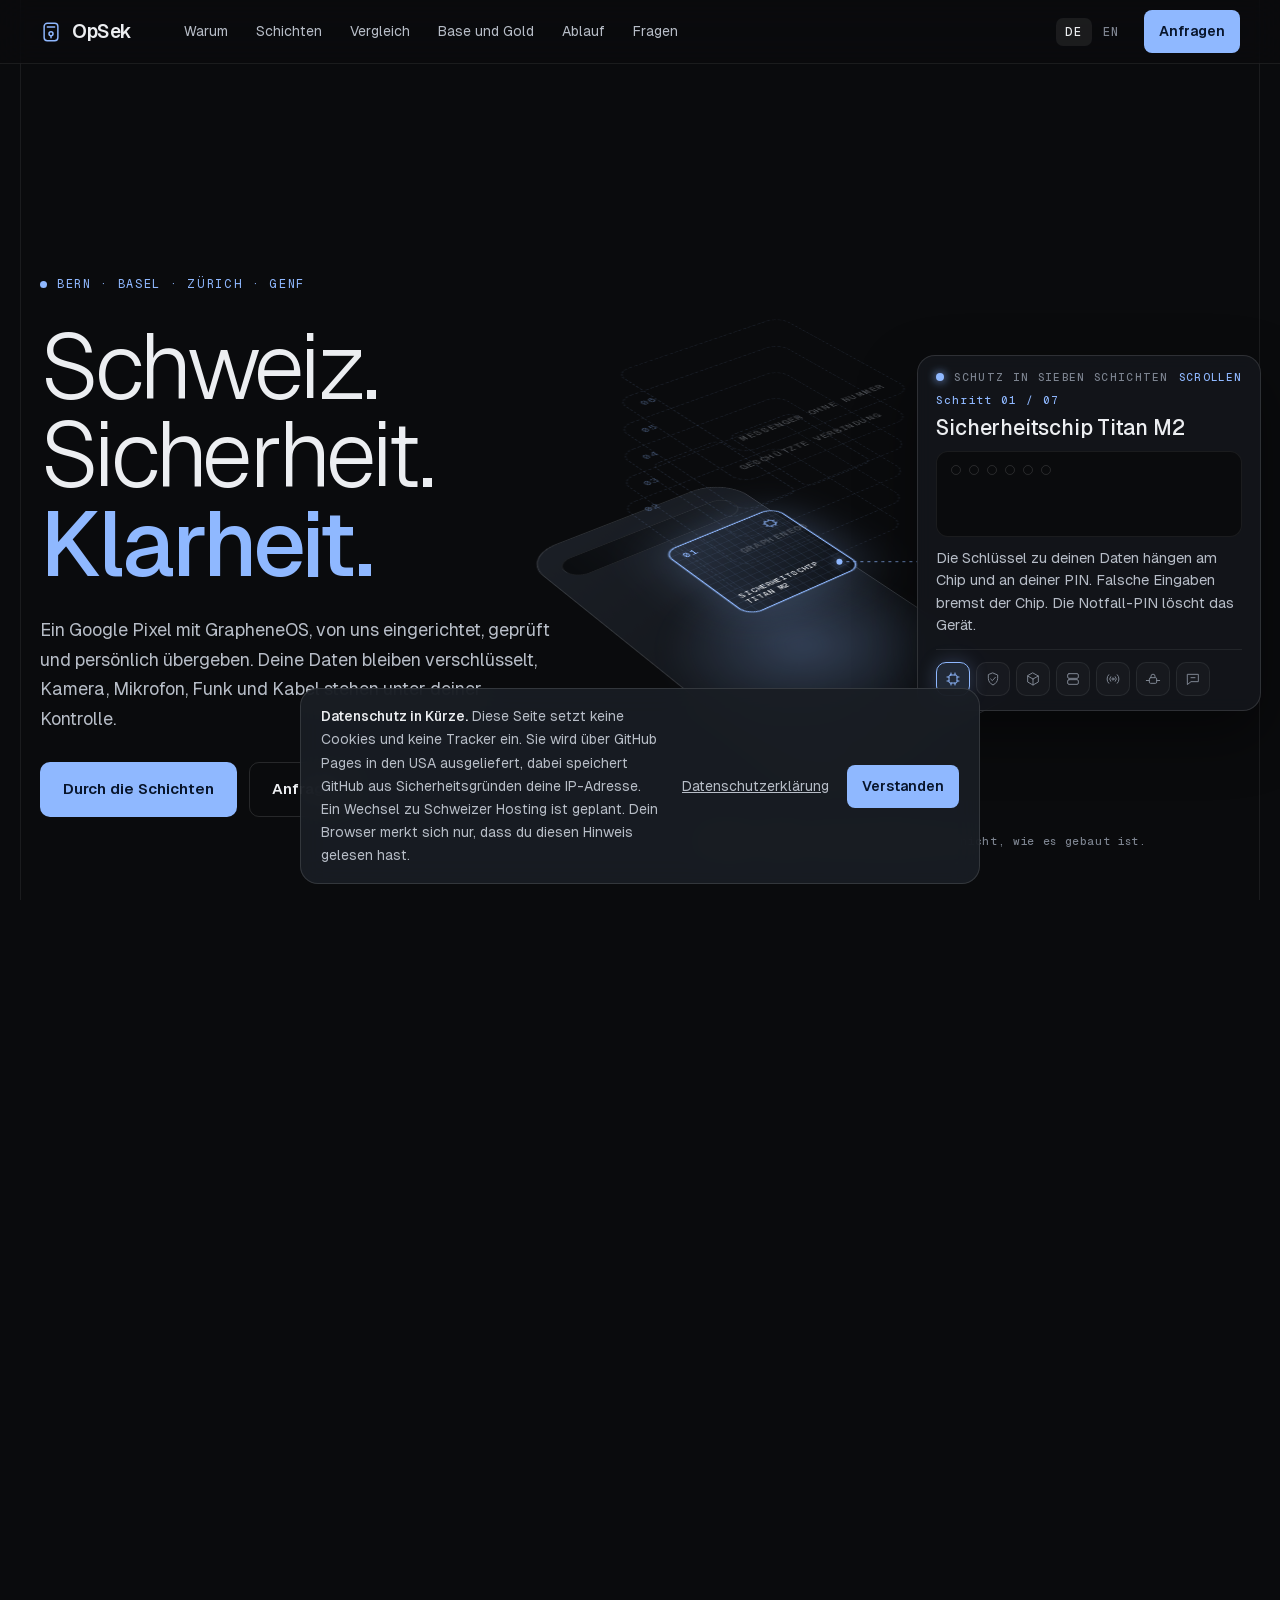
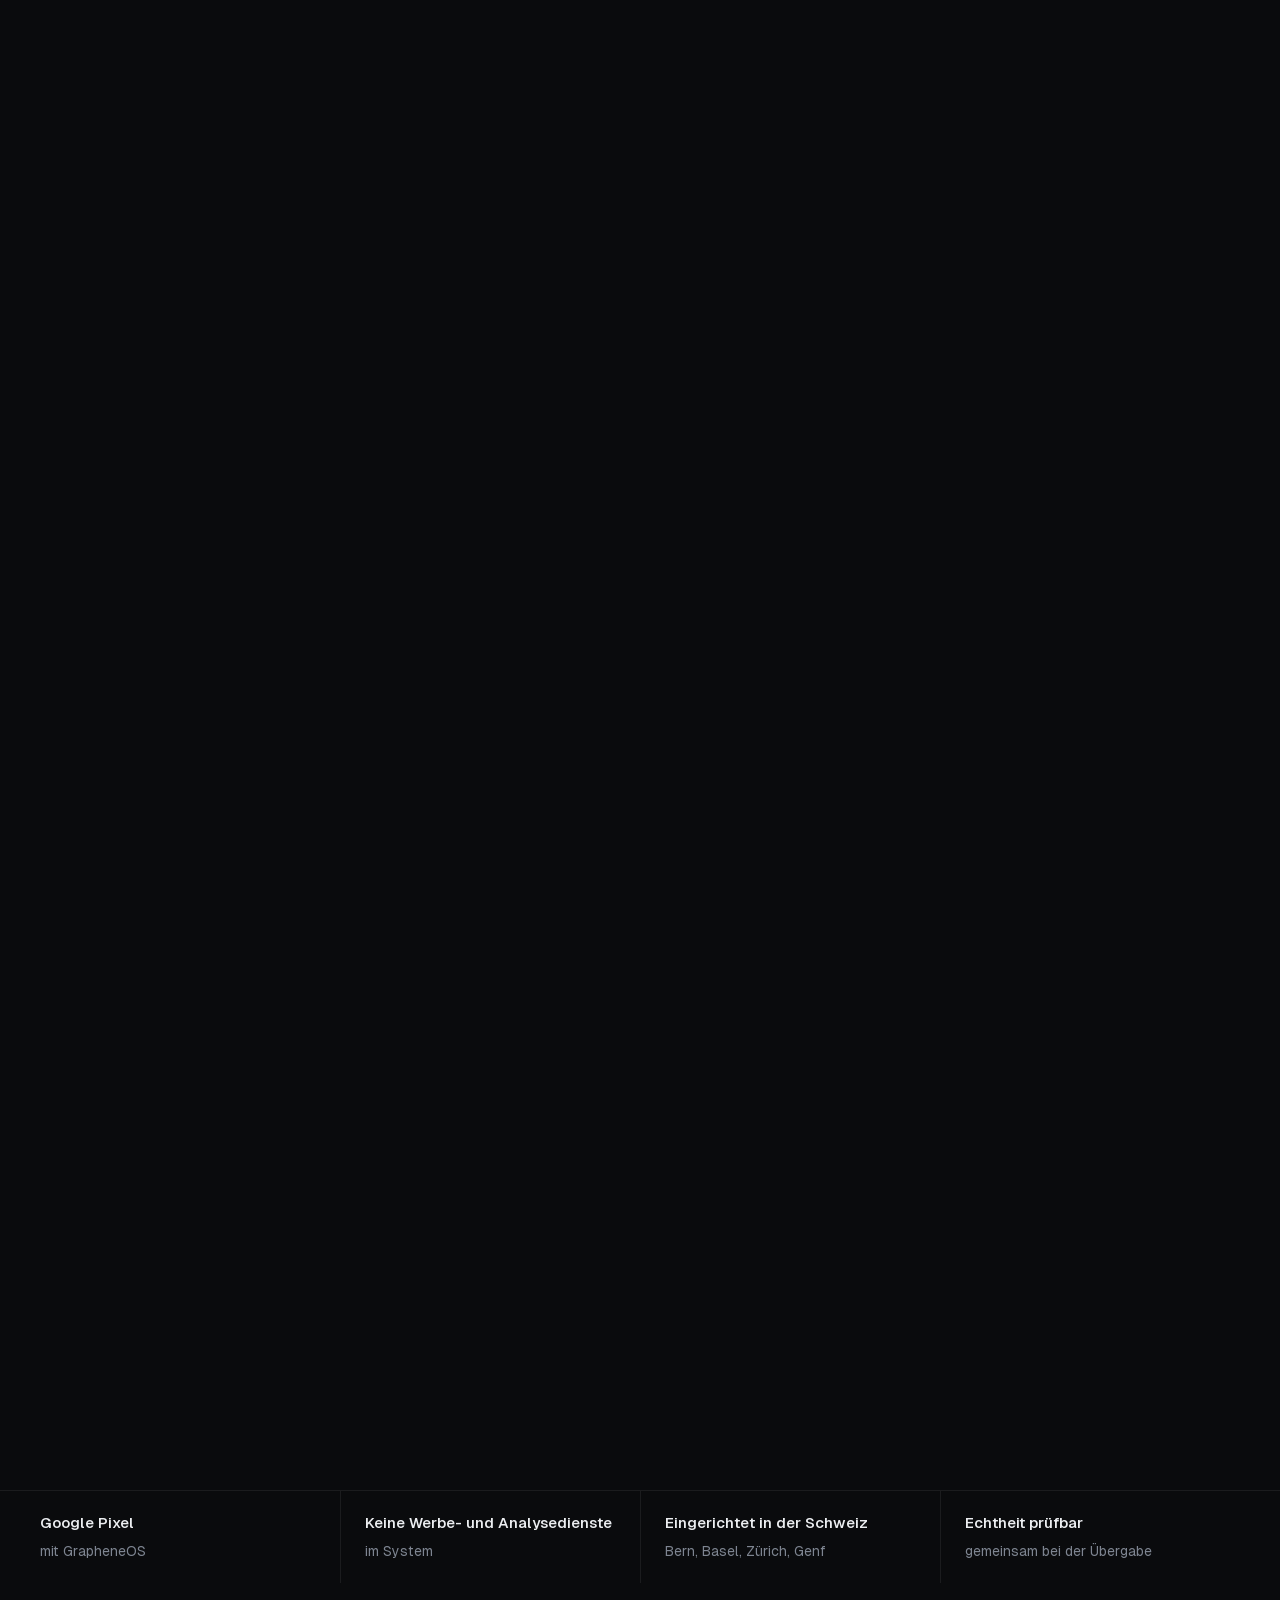
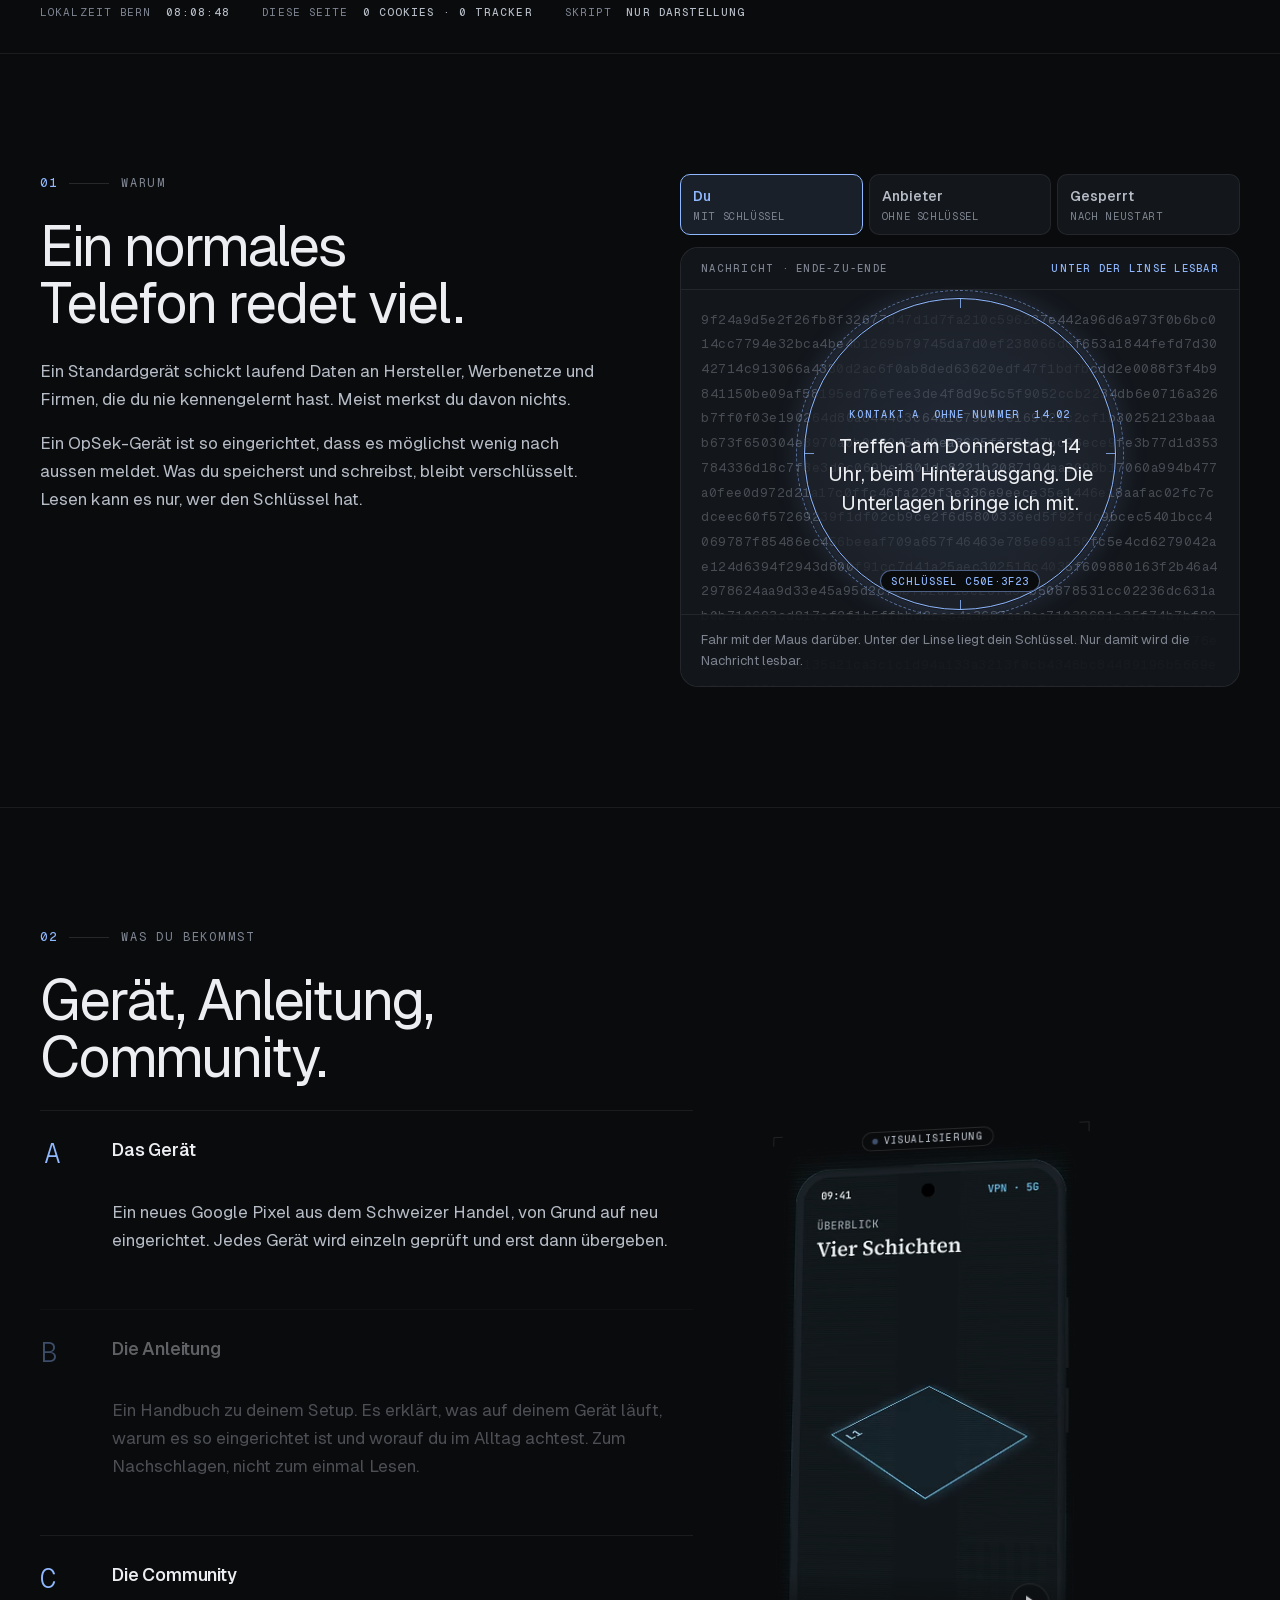
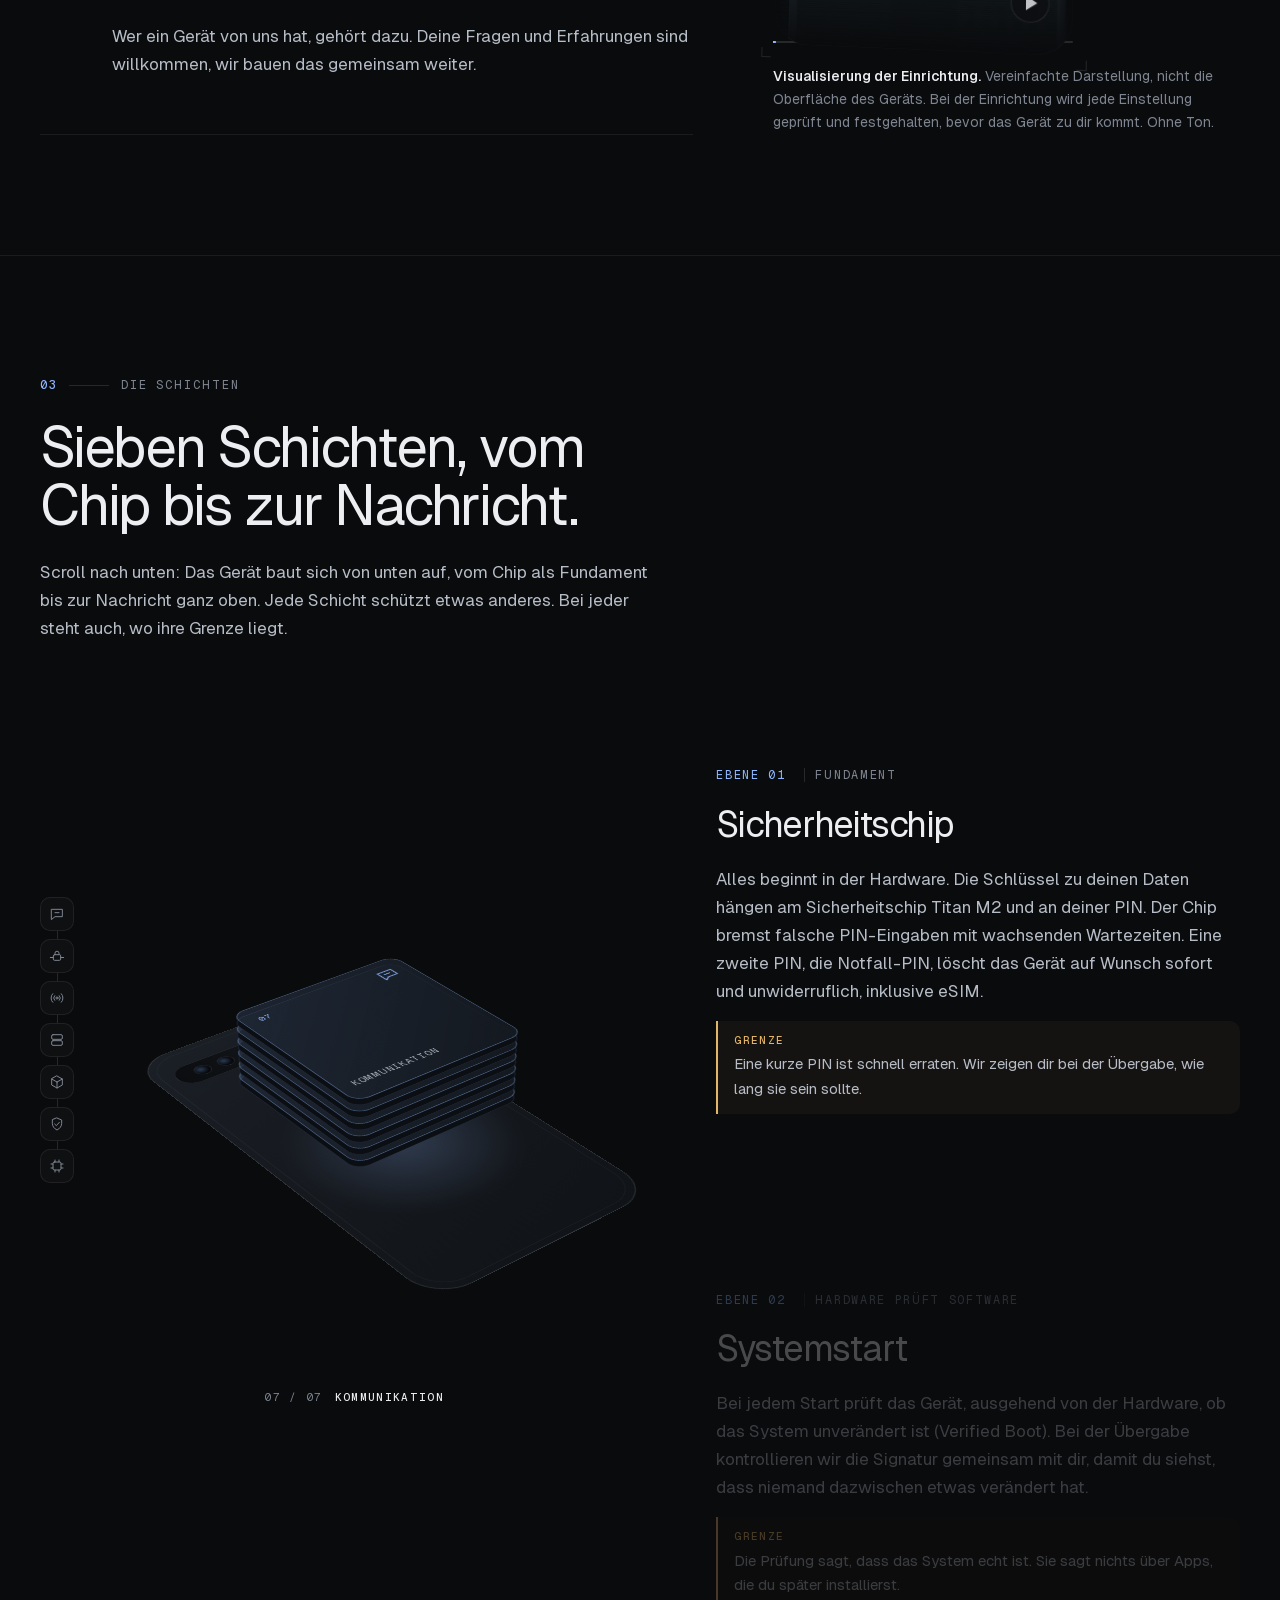
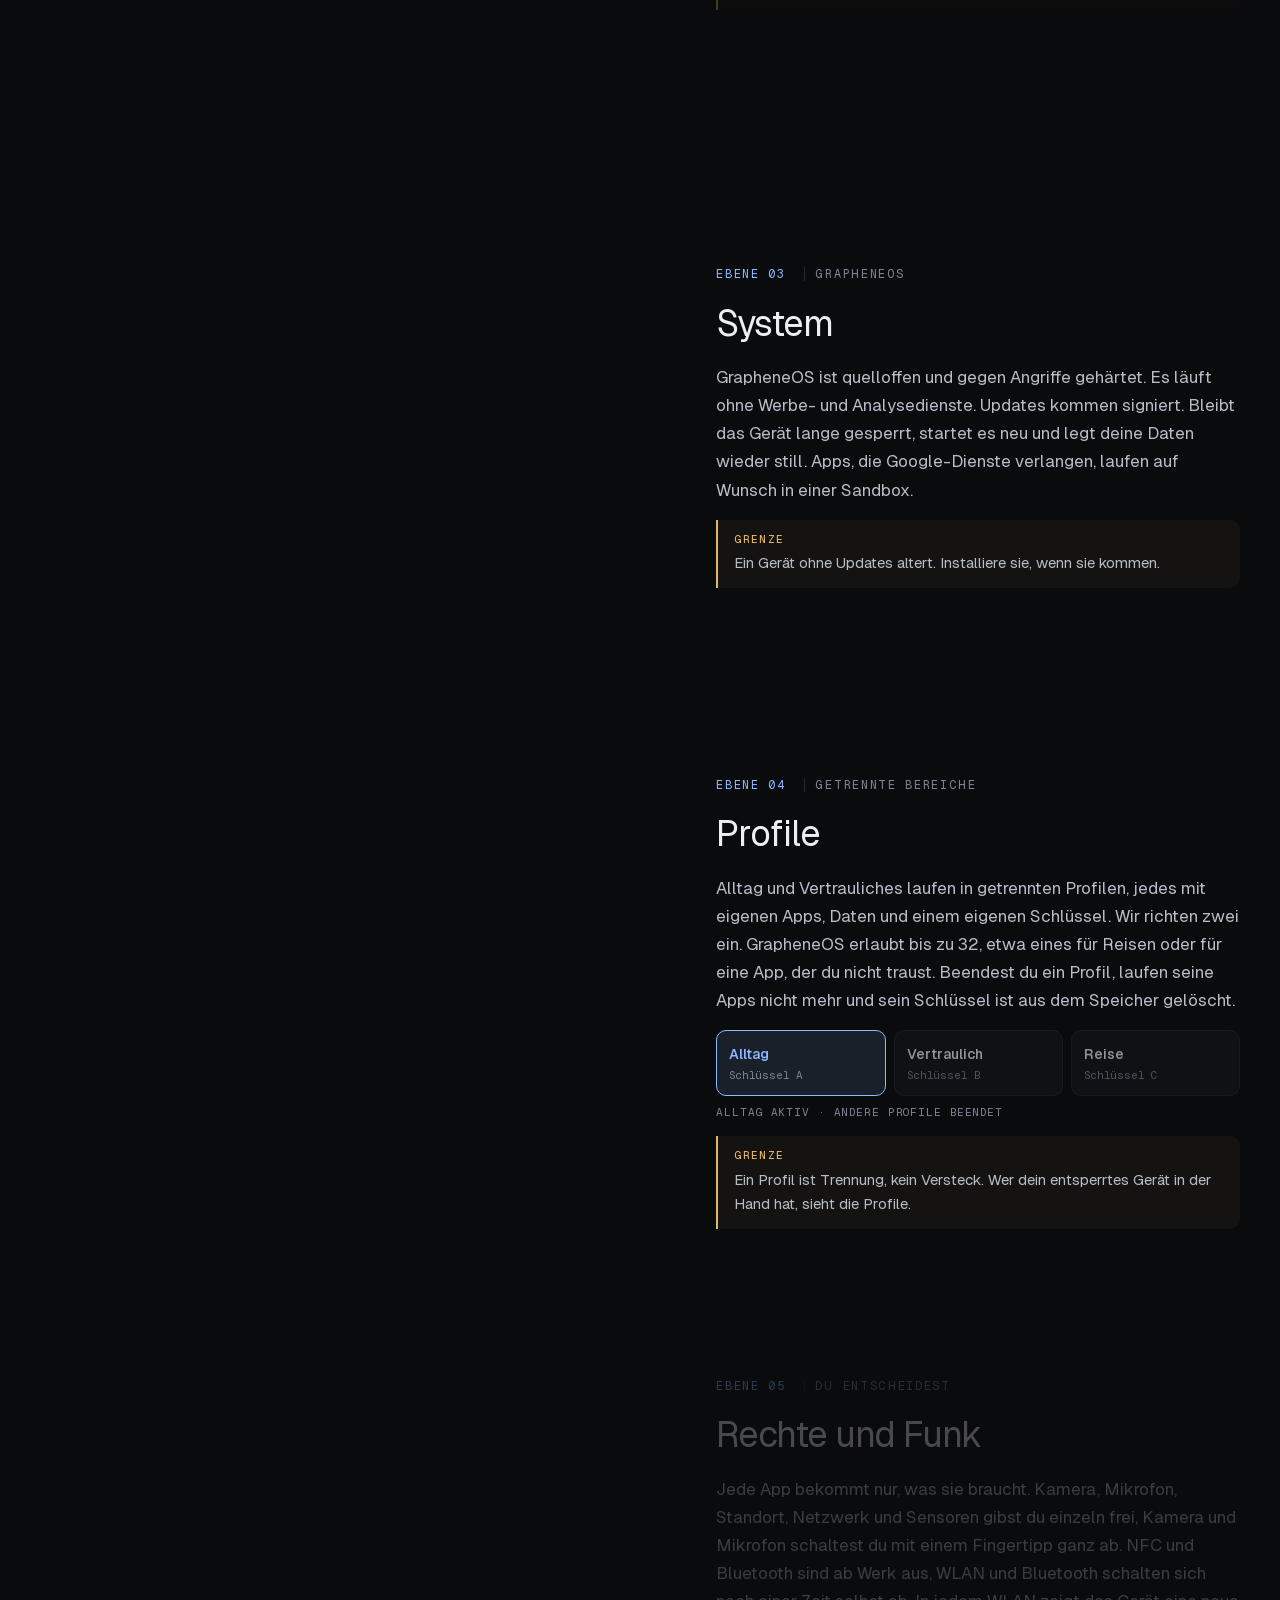
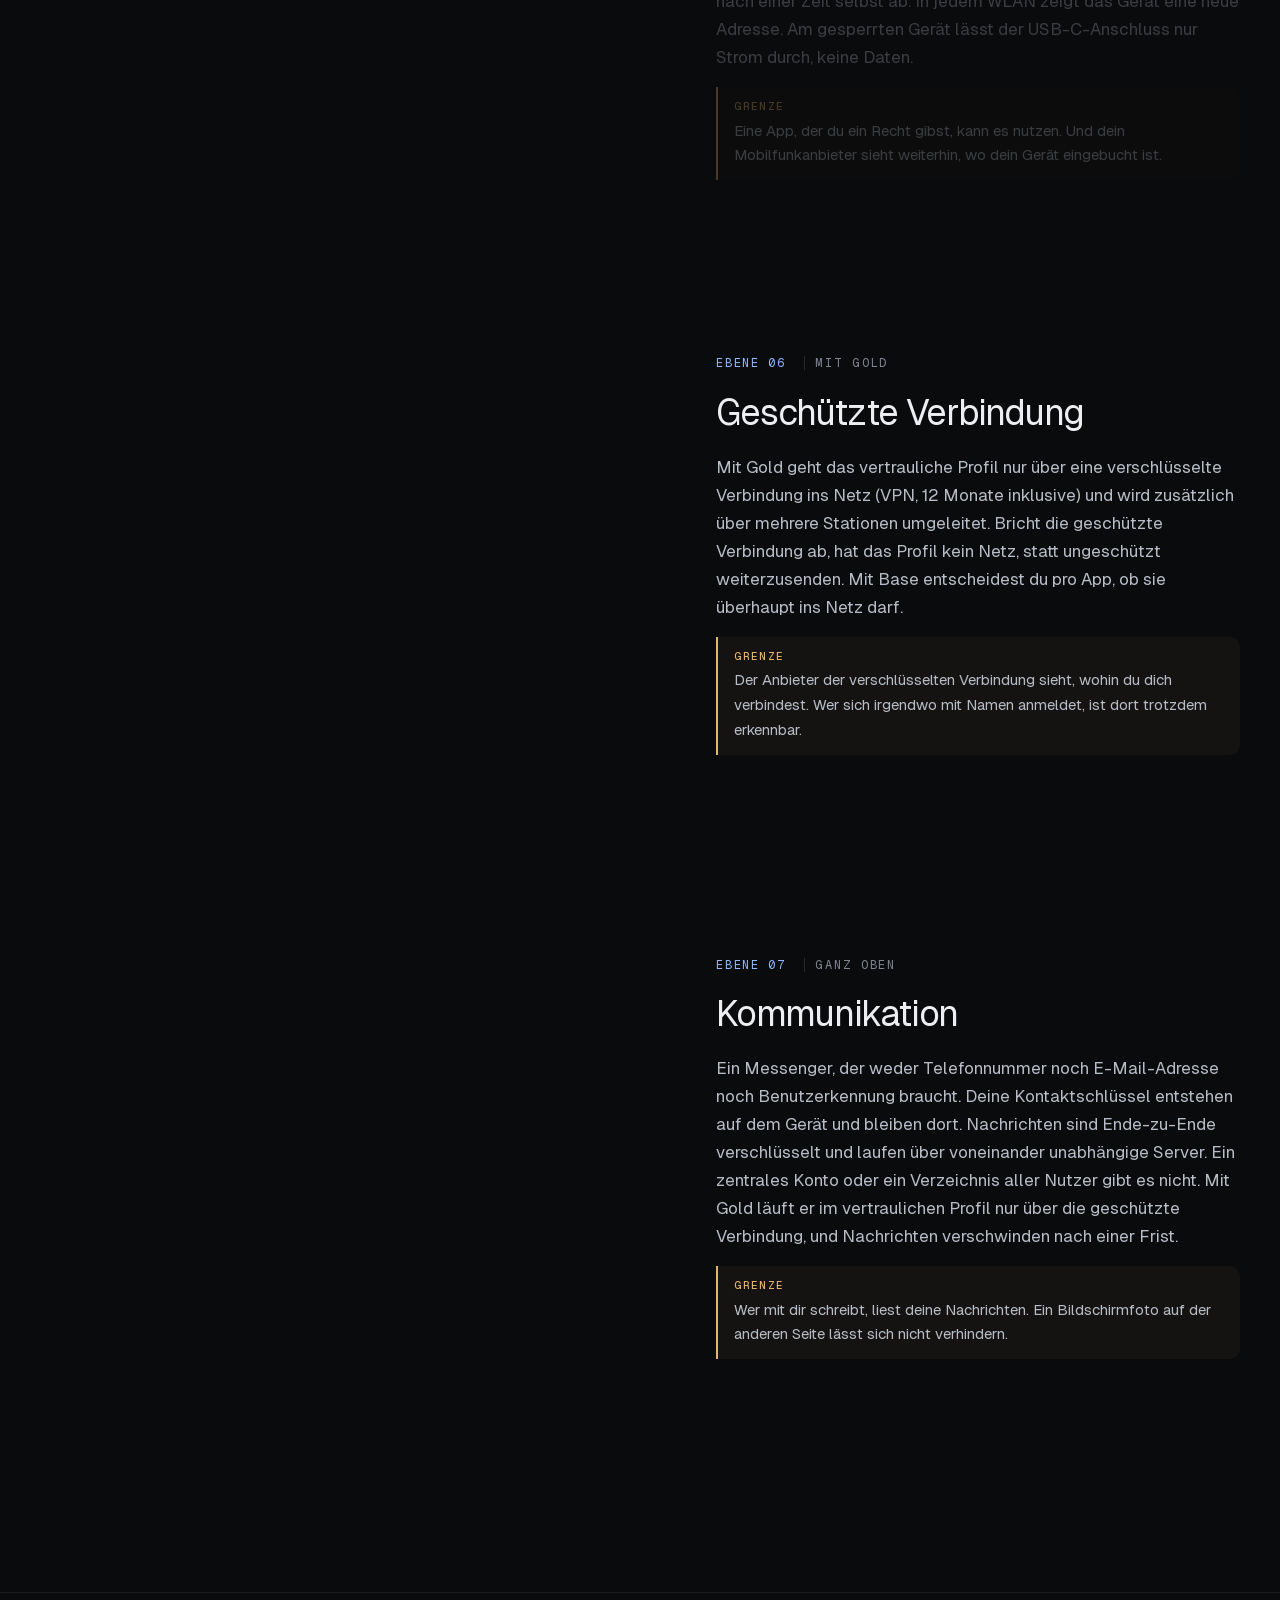
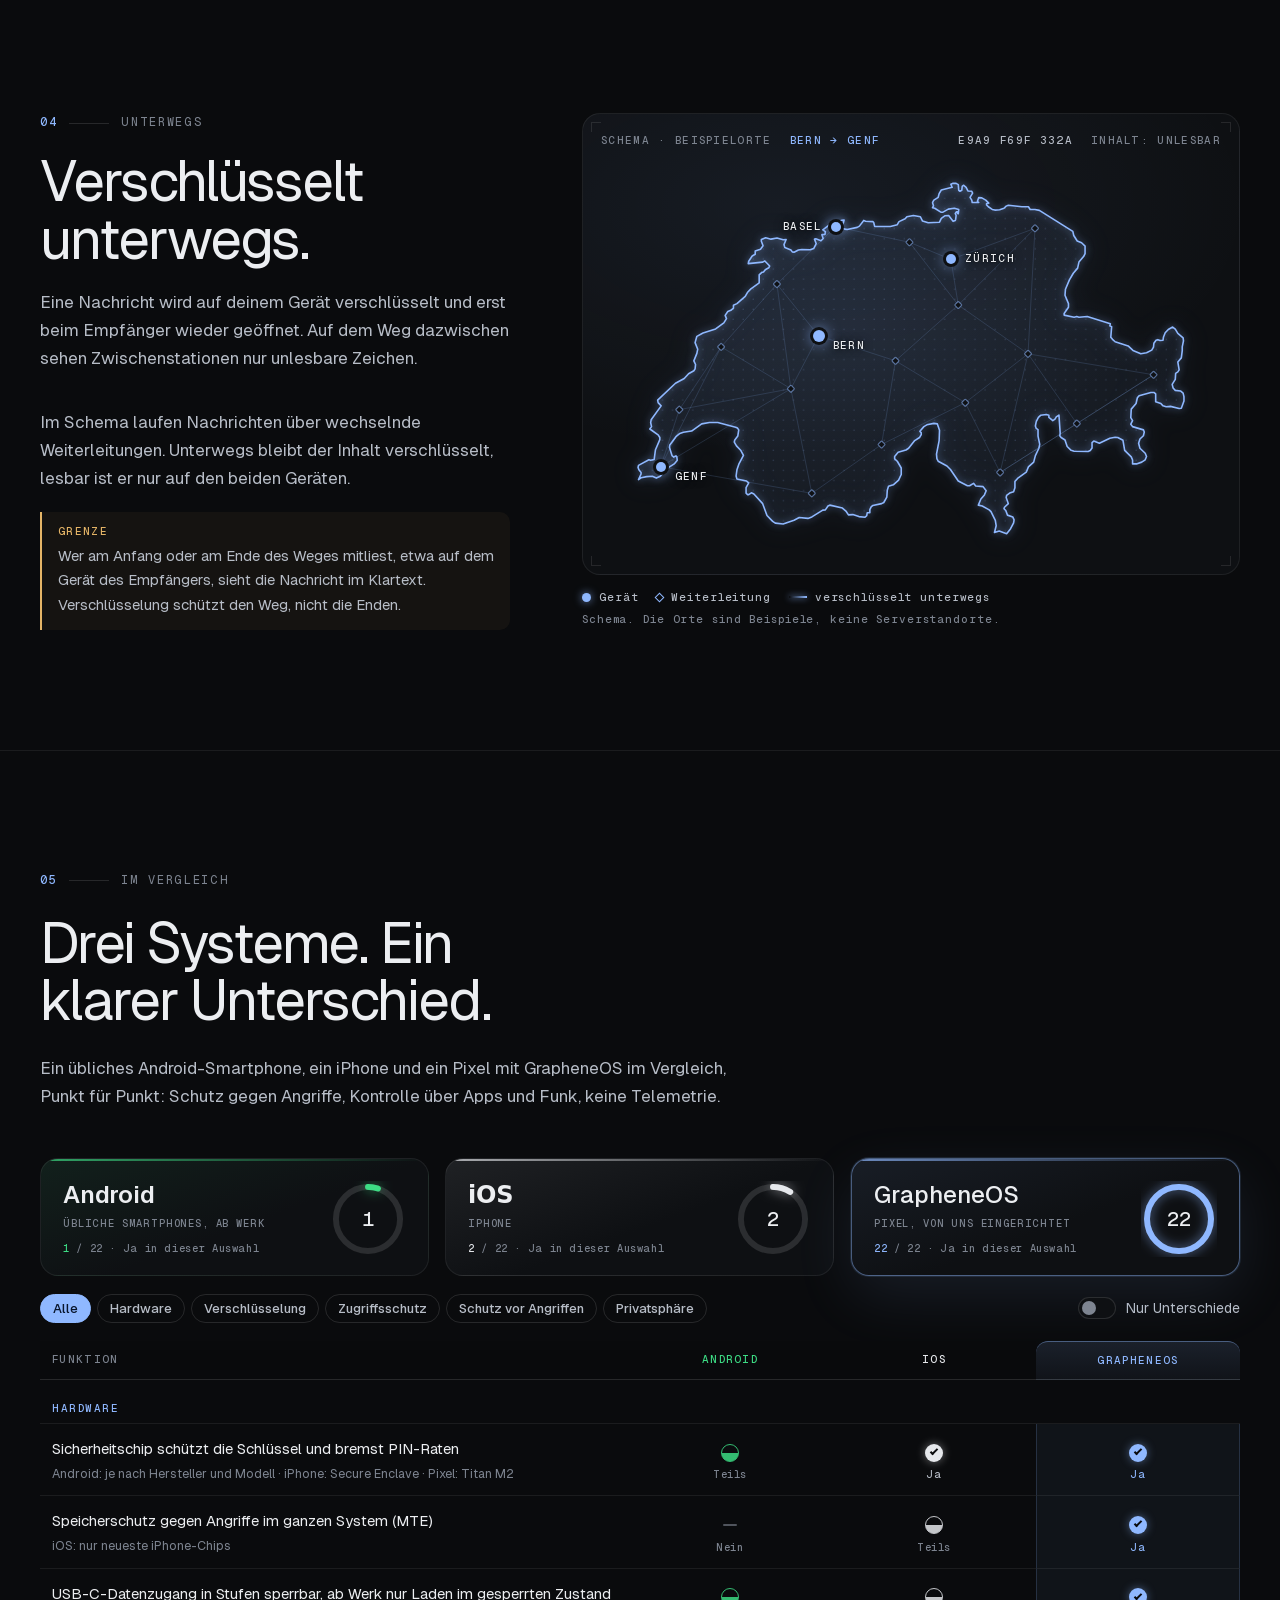
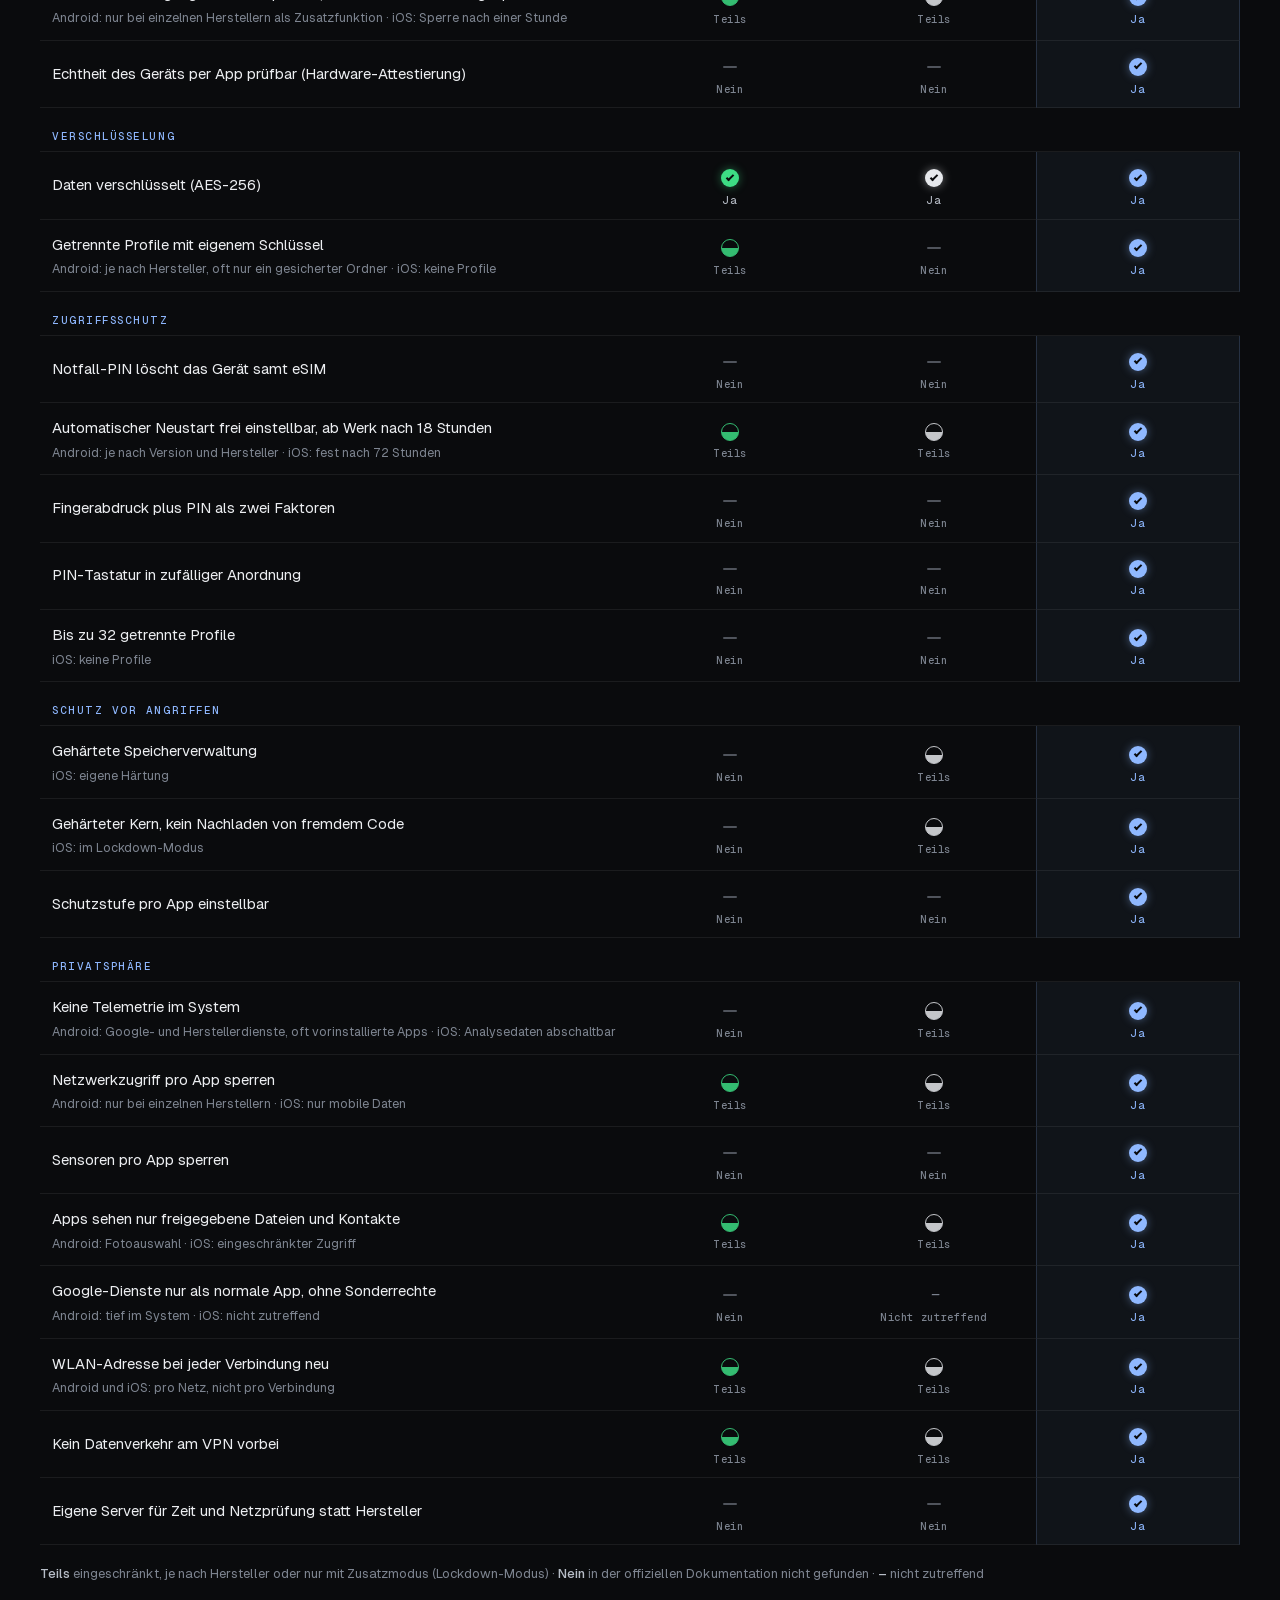
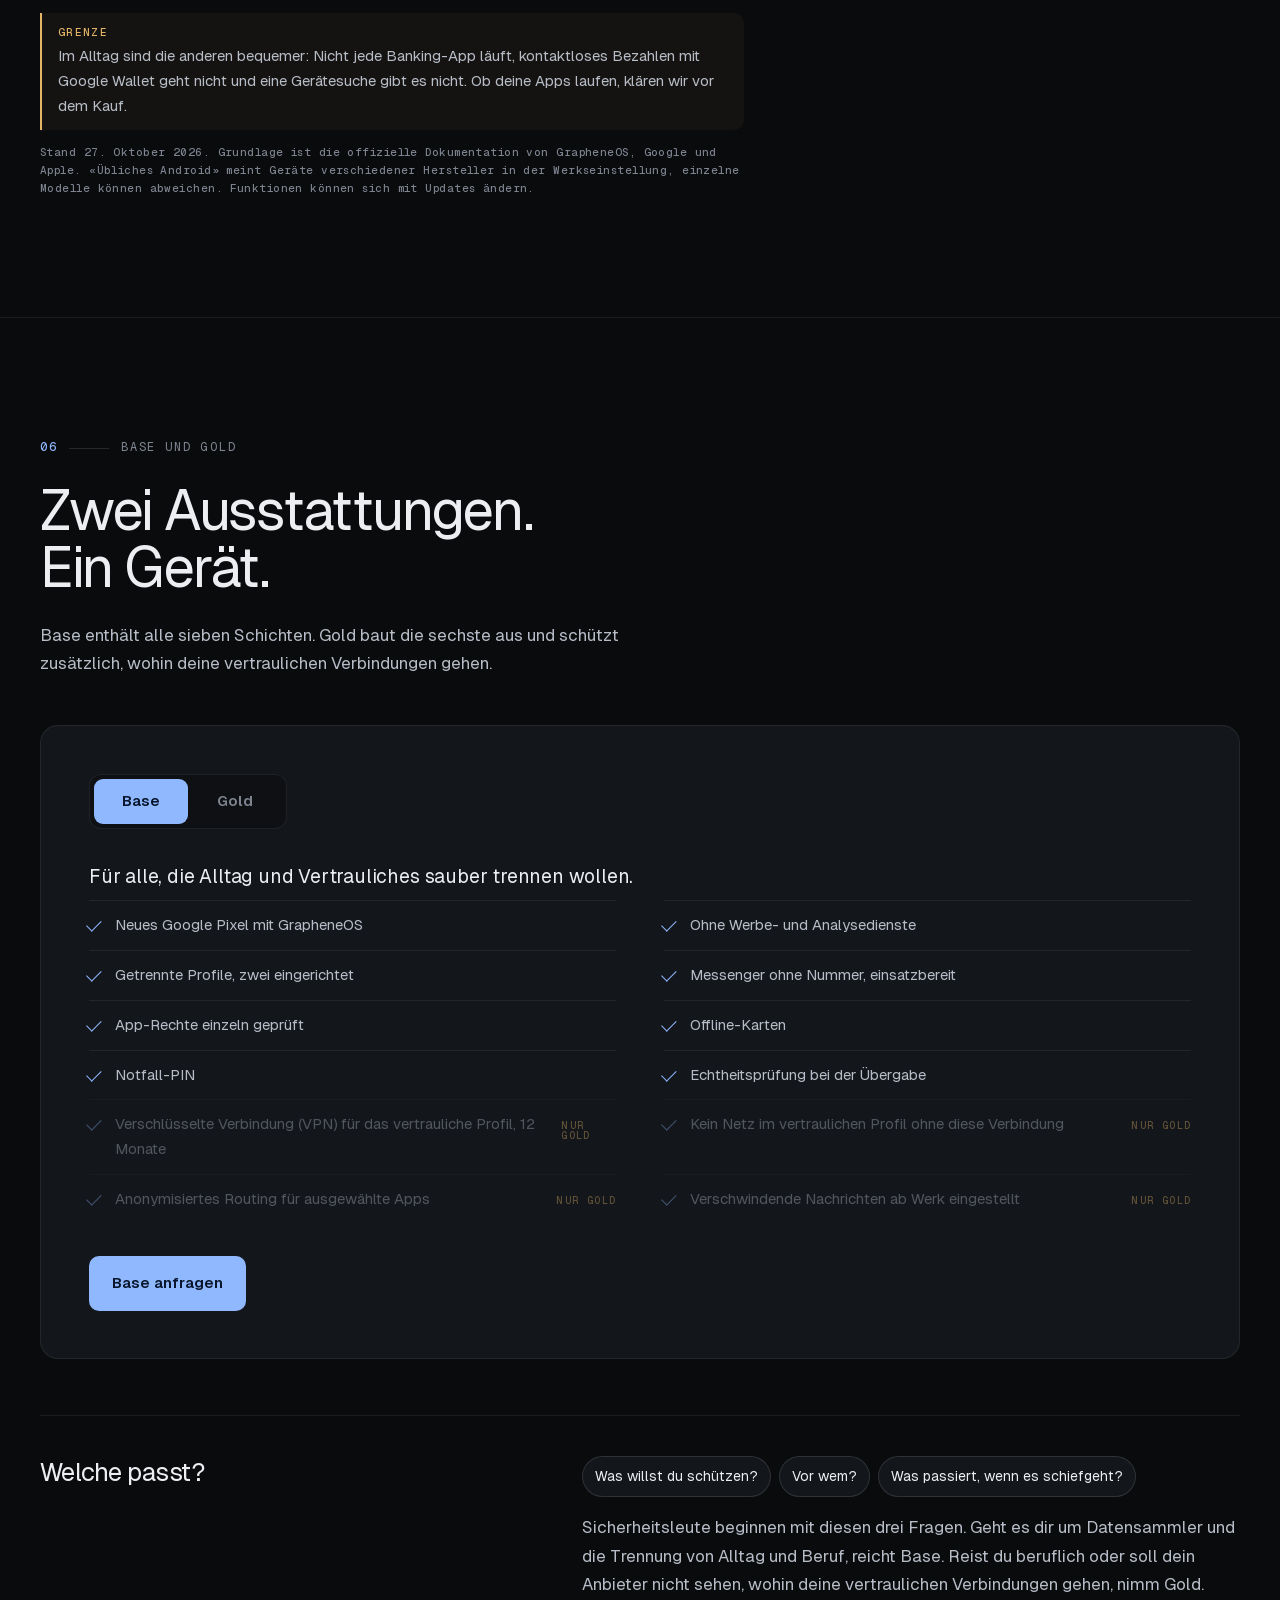
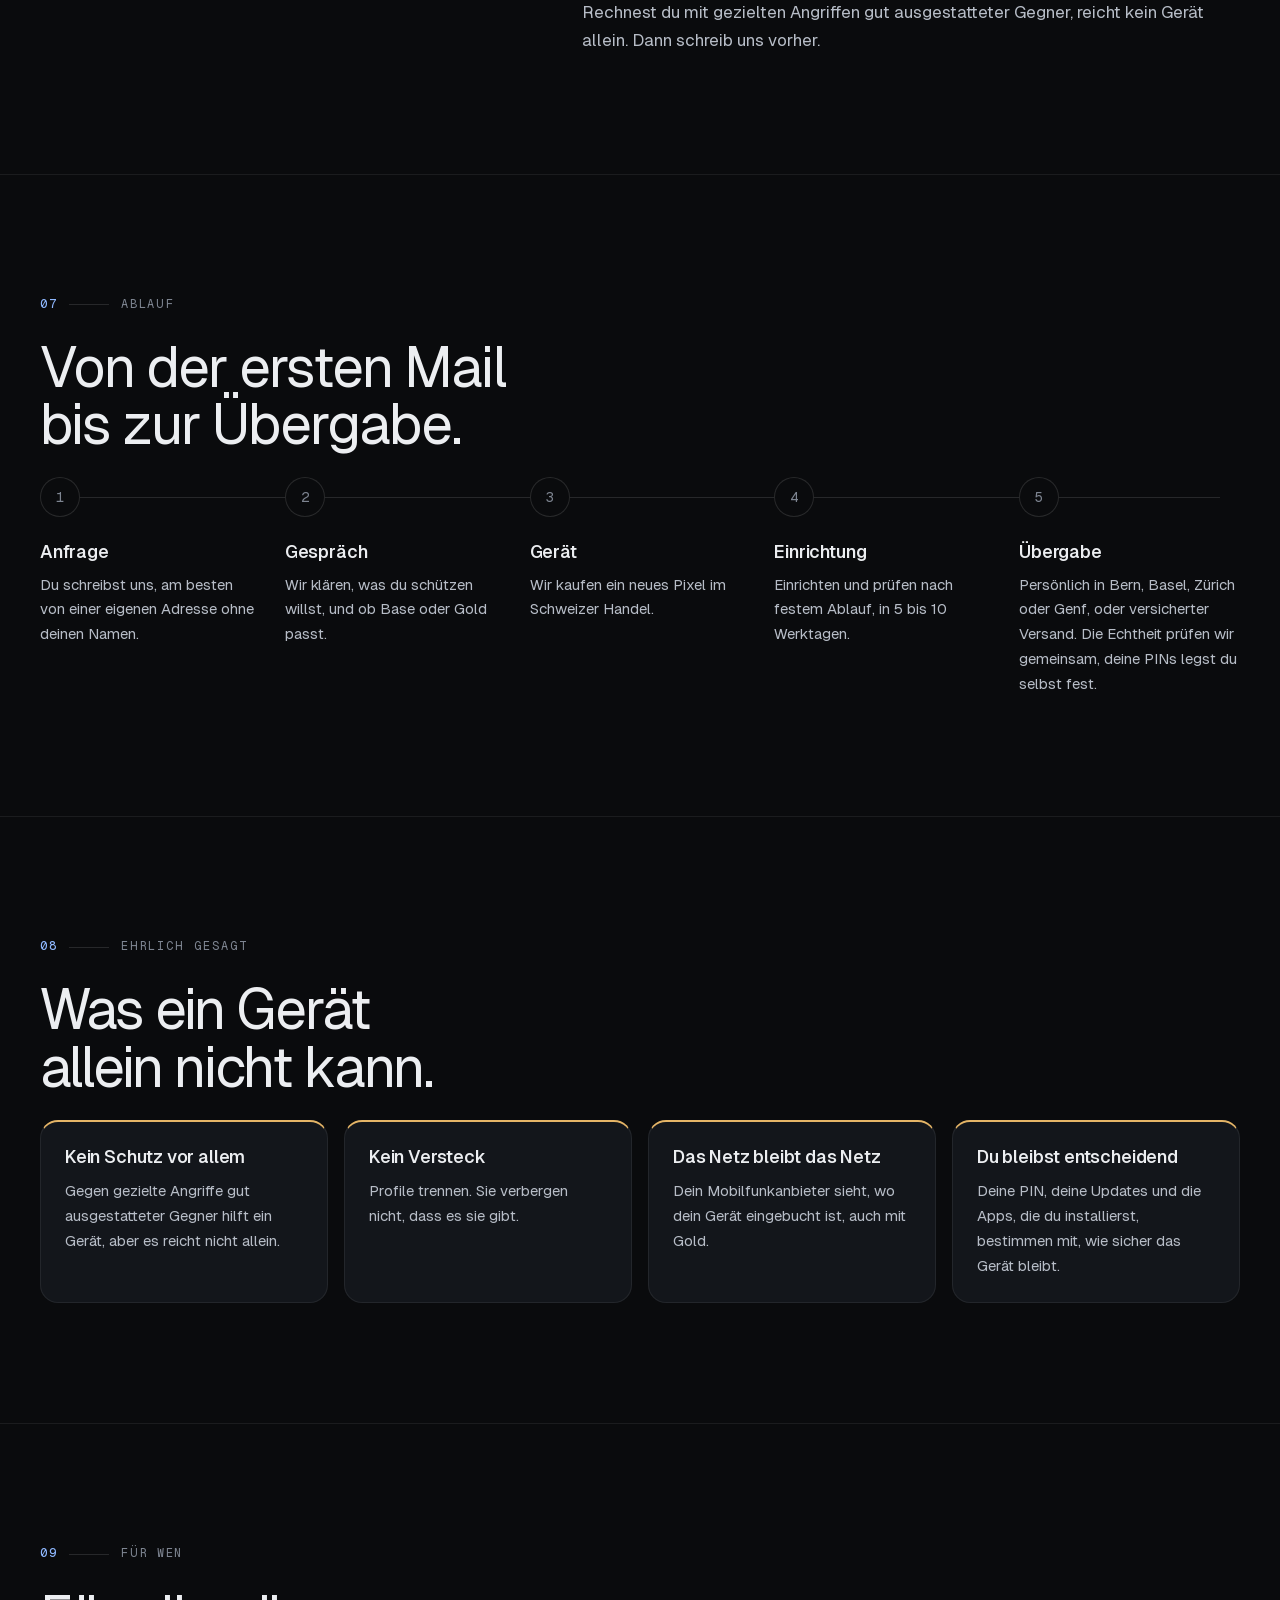
==== commit 84dca0f1: "Neue Favicons: SVG, ICO, Apple- und Android-Icons, Web-Manifest in allen Seiten" ====
--- a/index.html
+++ b/index.html
@@ -18,7 +18,10 @@
 <meta property="og:description" content="OpSek richtet Google-Pixel-Smartphones mit GrapheneOS ein: gehärtetes System, getrennte Profile, geprüft und persönlich übergeben. Aus der Schweiz.">
 <meta property="og:url" content="https://opsek.ch/">
 <meta property="og:locale" content="de_CH">
-<link rel="icon" href="img/favicon.svg" type="image/svg+xml">
+<link rel="icon" href="/favicon.ico?v=2" sizes="32x32">
+<link rel="icon" href="/favicon.svg?v=2" type="image/svg+xml">
+<link rel="apple-touch-icon" href="/apple-touch-icon.png?v=2">
+<link rel="manifest" href="/site.webmanifest?v=2">
 <link rel="preload" href="fonts/Geist-Variable.woff2" as="font" type="font/woff2" crossorigin>
 <link rel="preload" href="img/hero-center-800.webp" as="image" type="image/webp" media="(max-width: 900px)">
 <link rel="stylesheet" href="css/opsek.css">
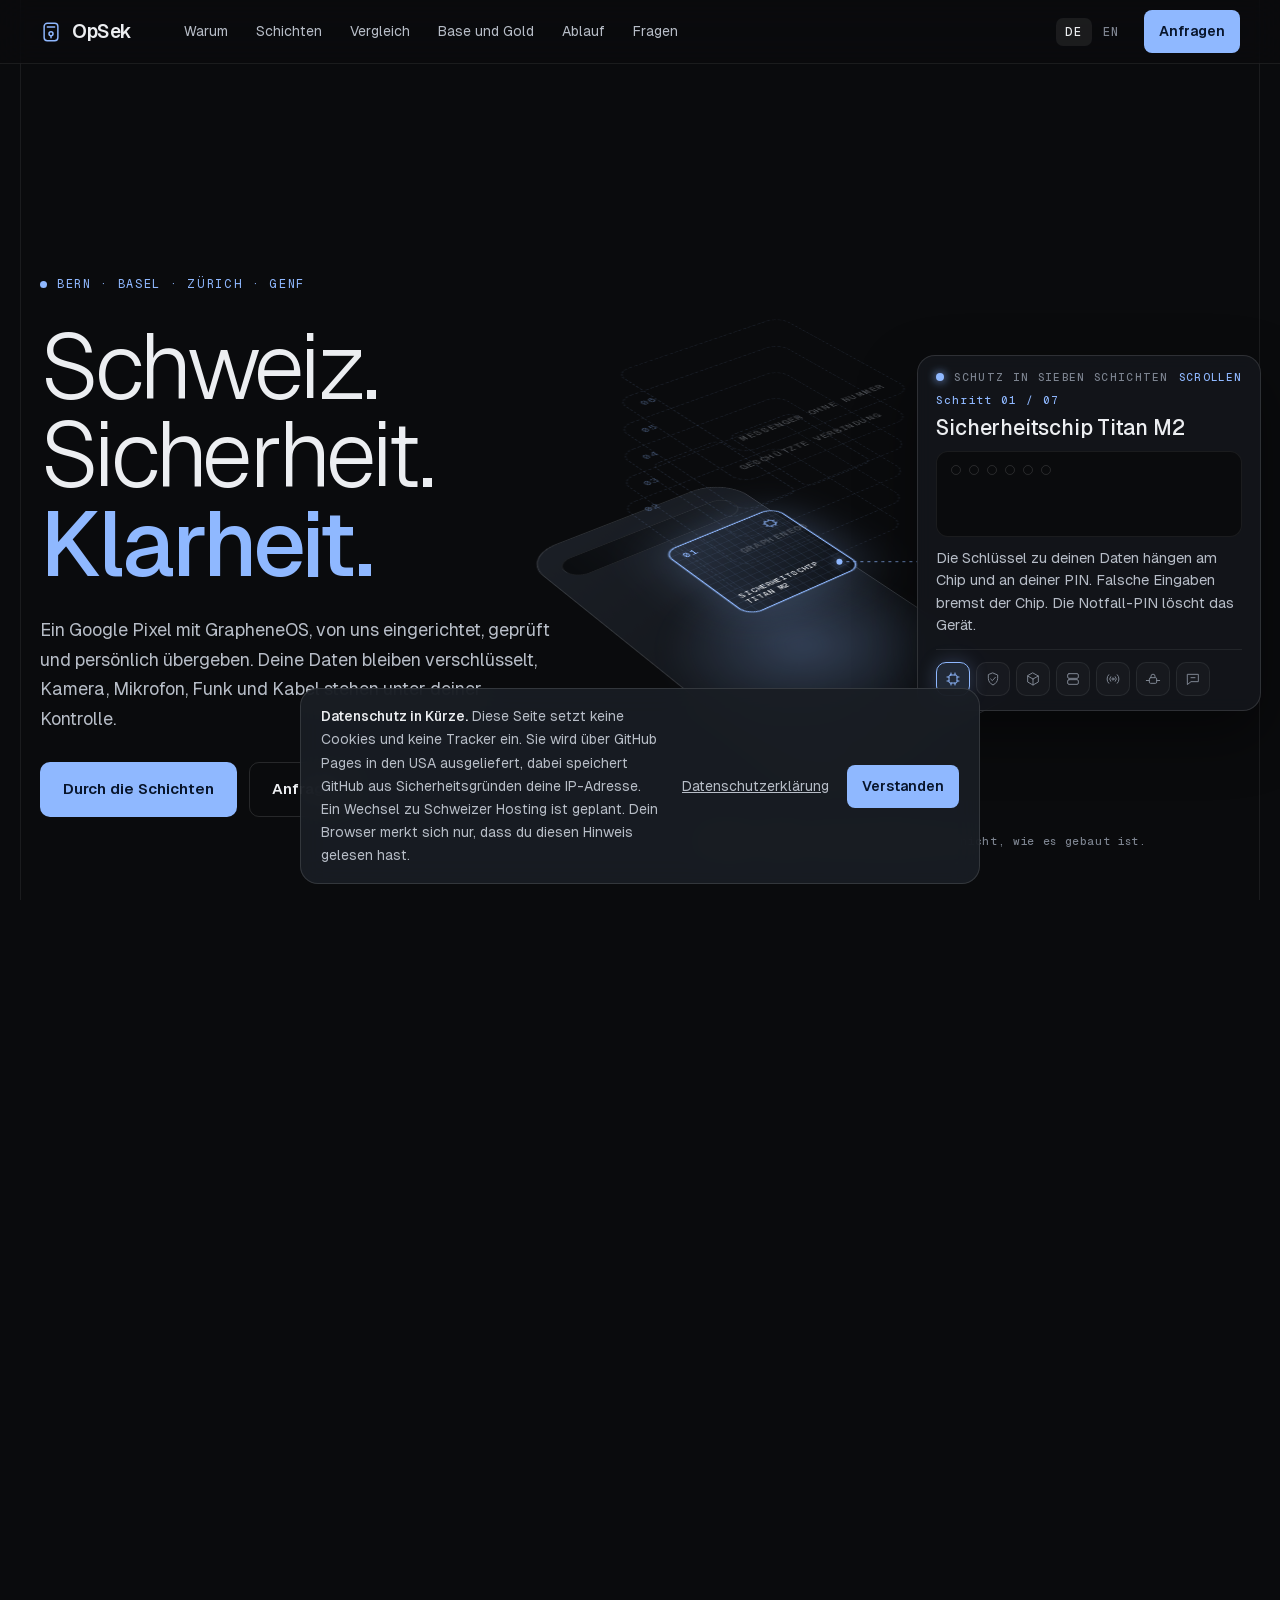
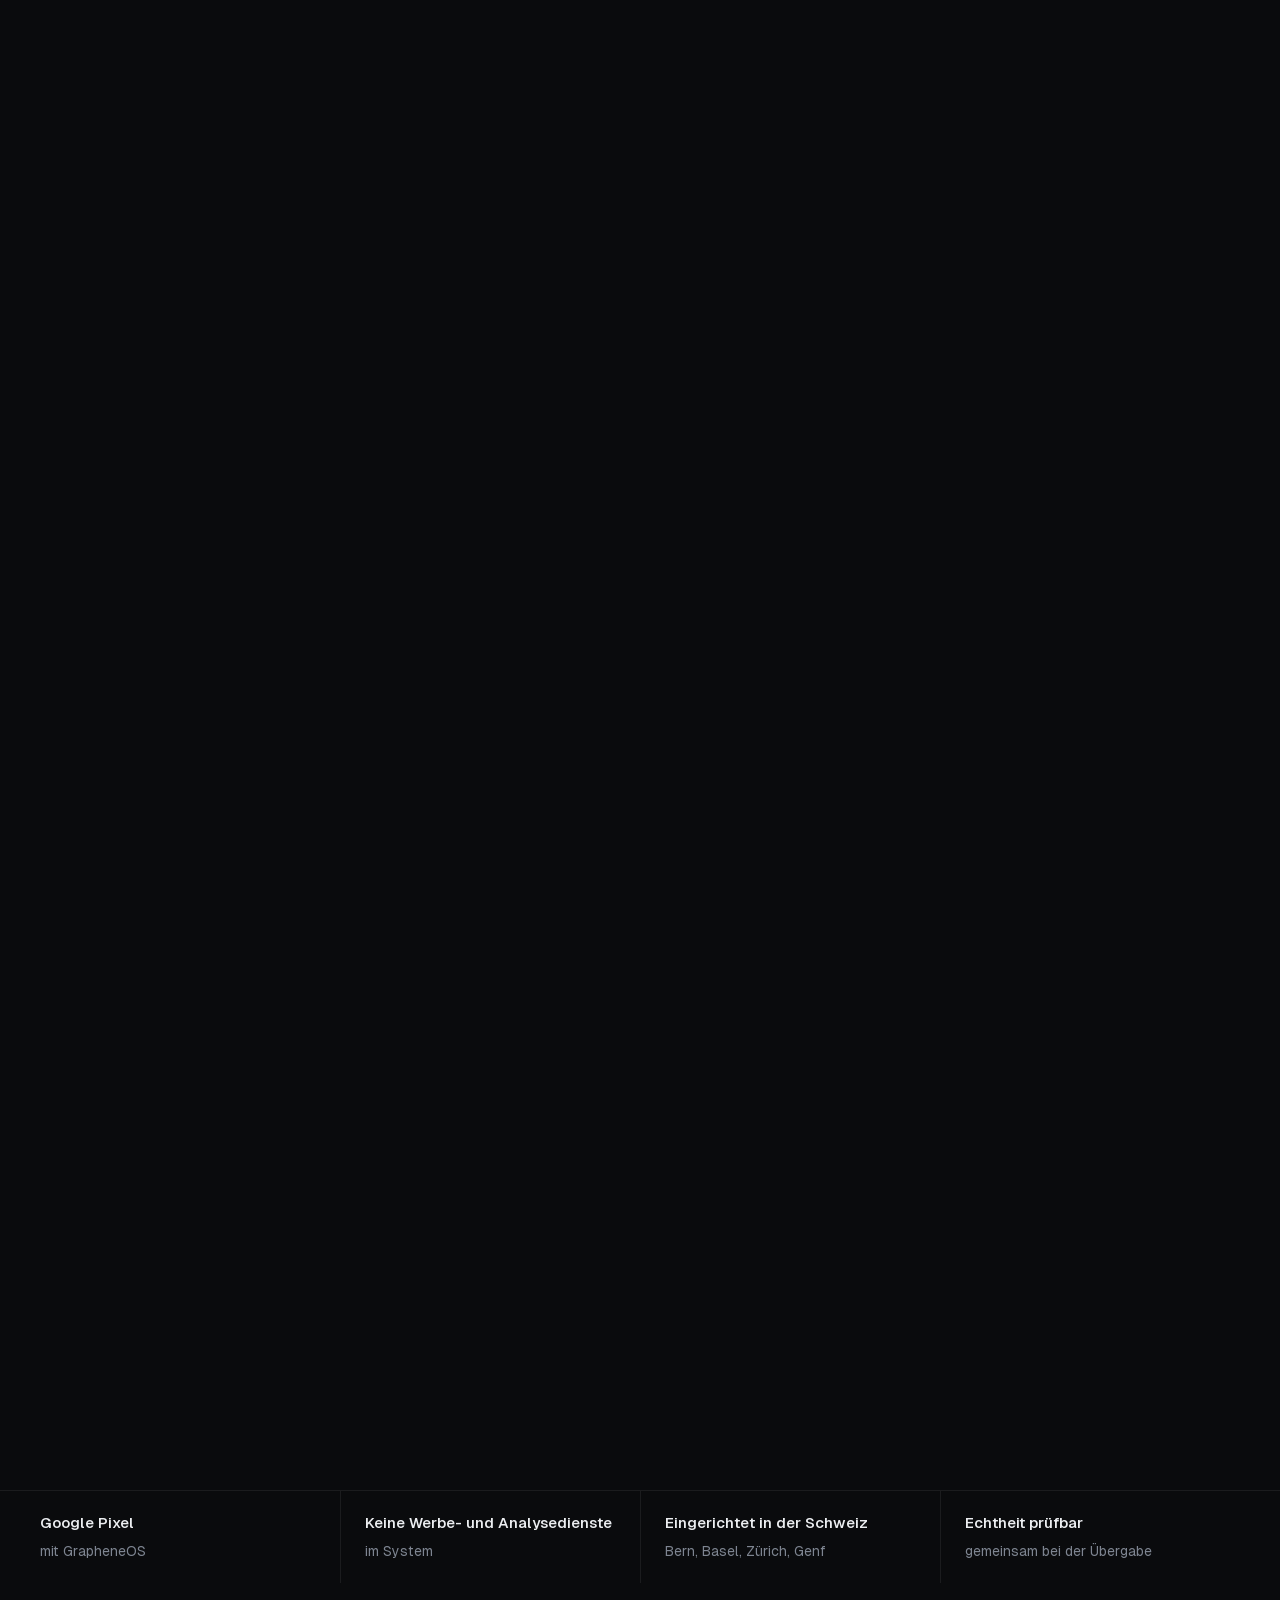
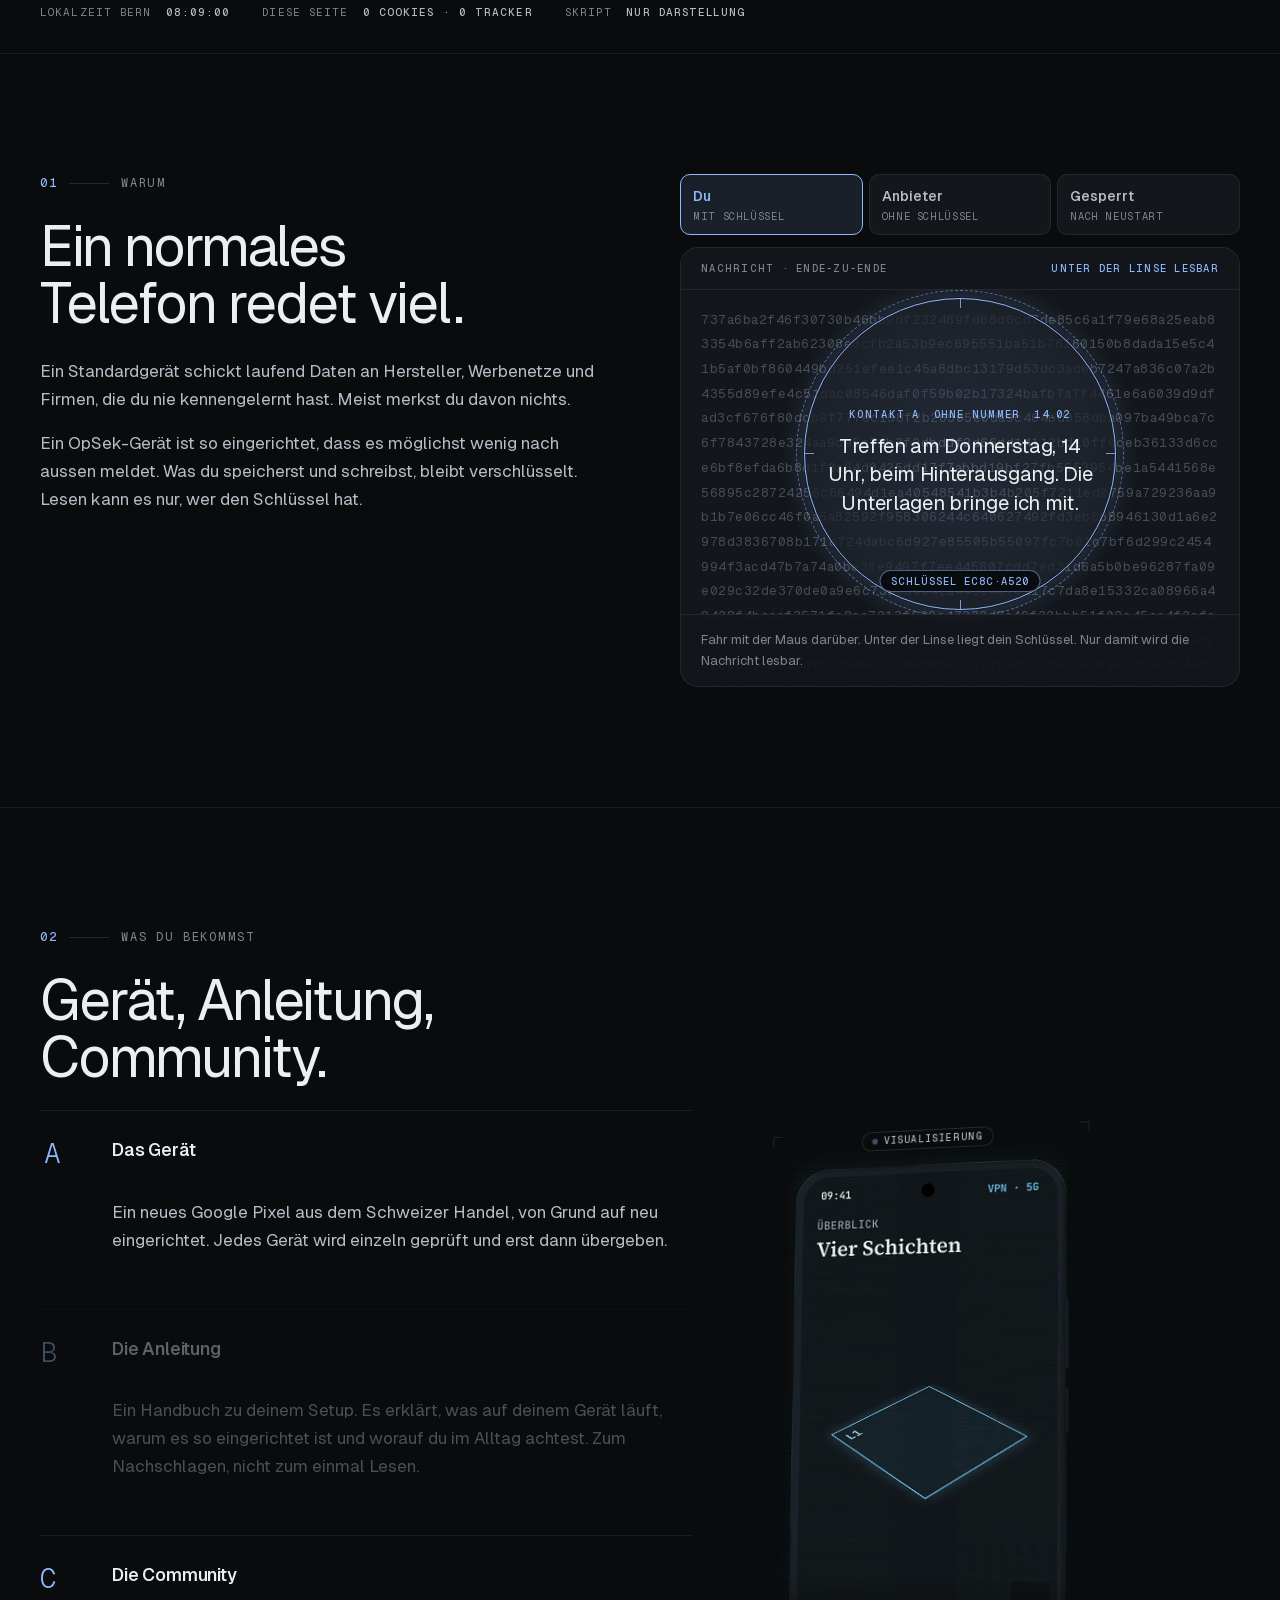
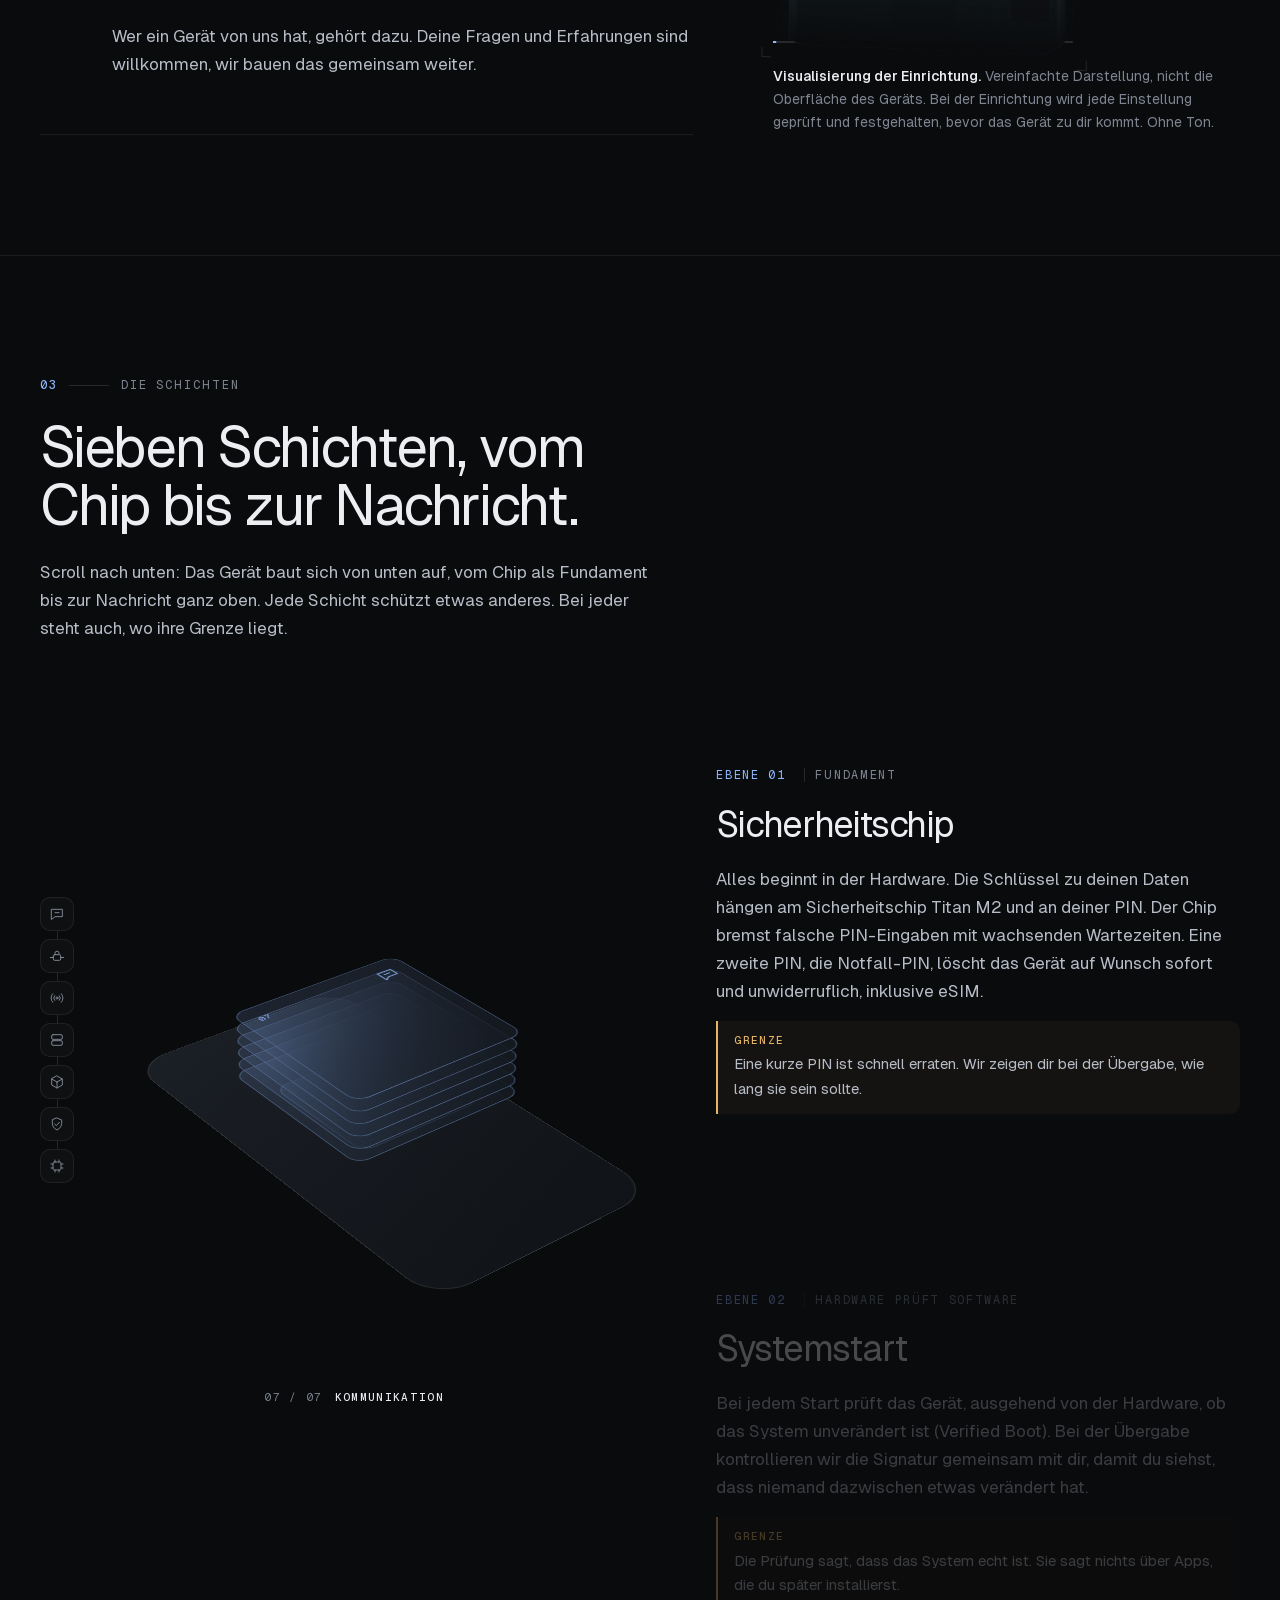
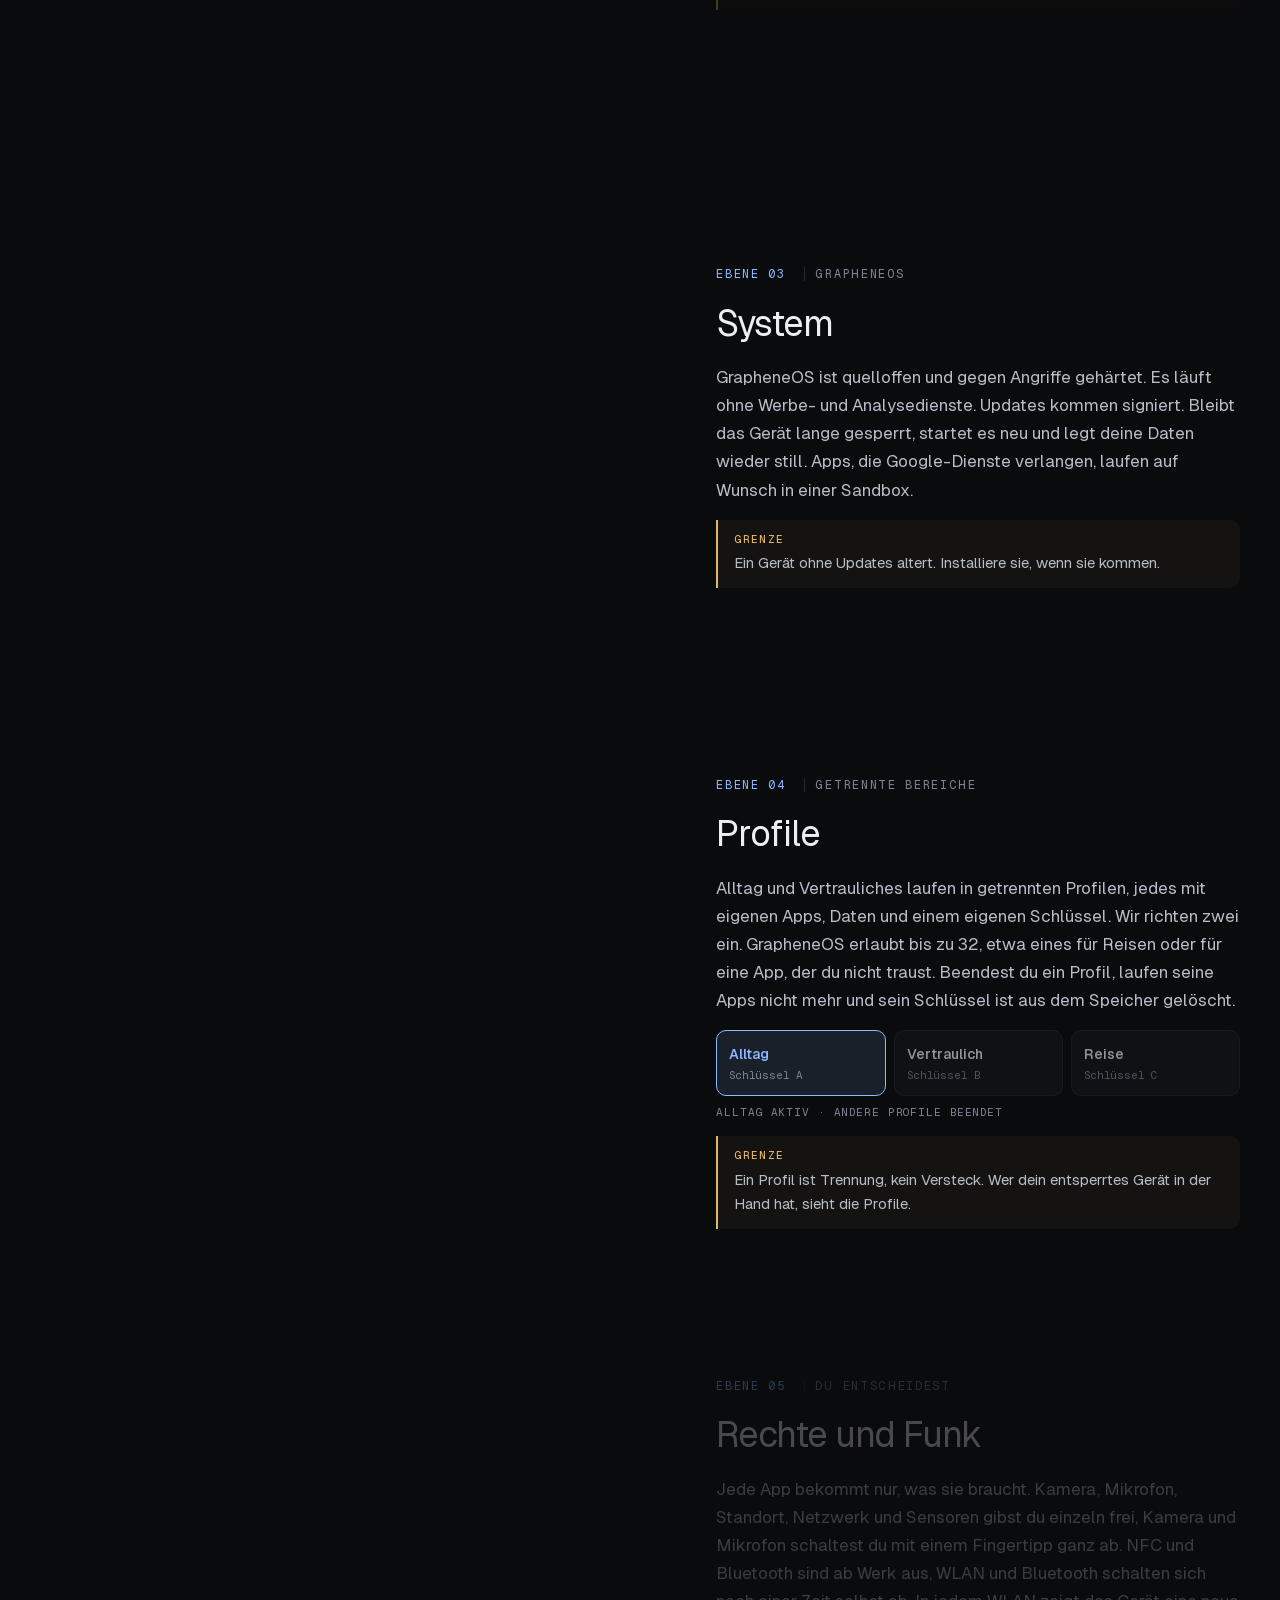
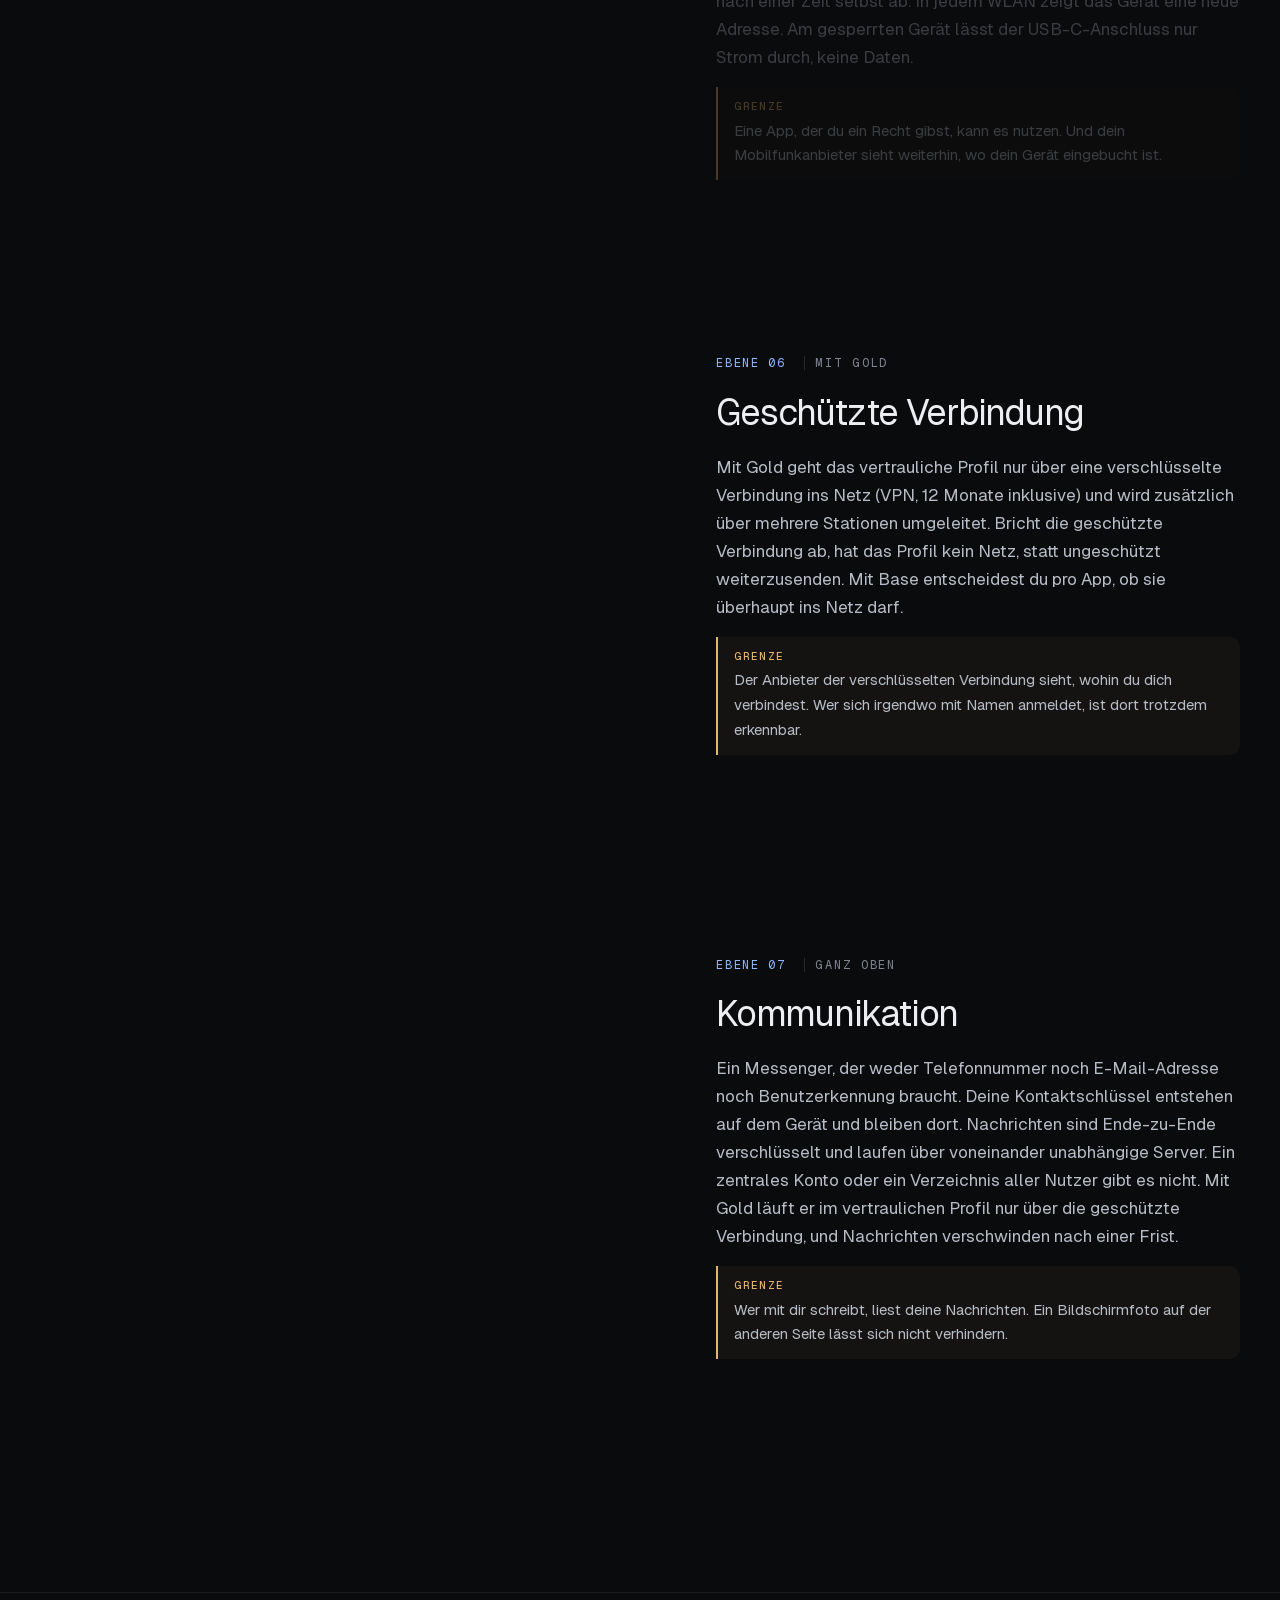
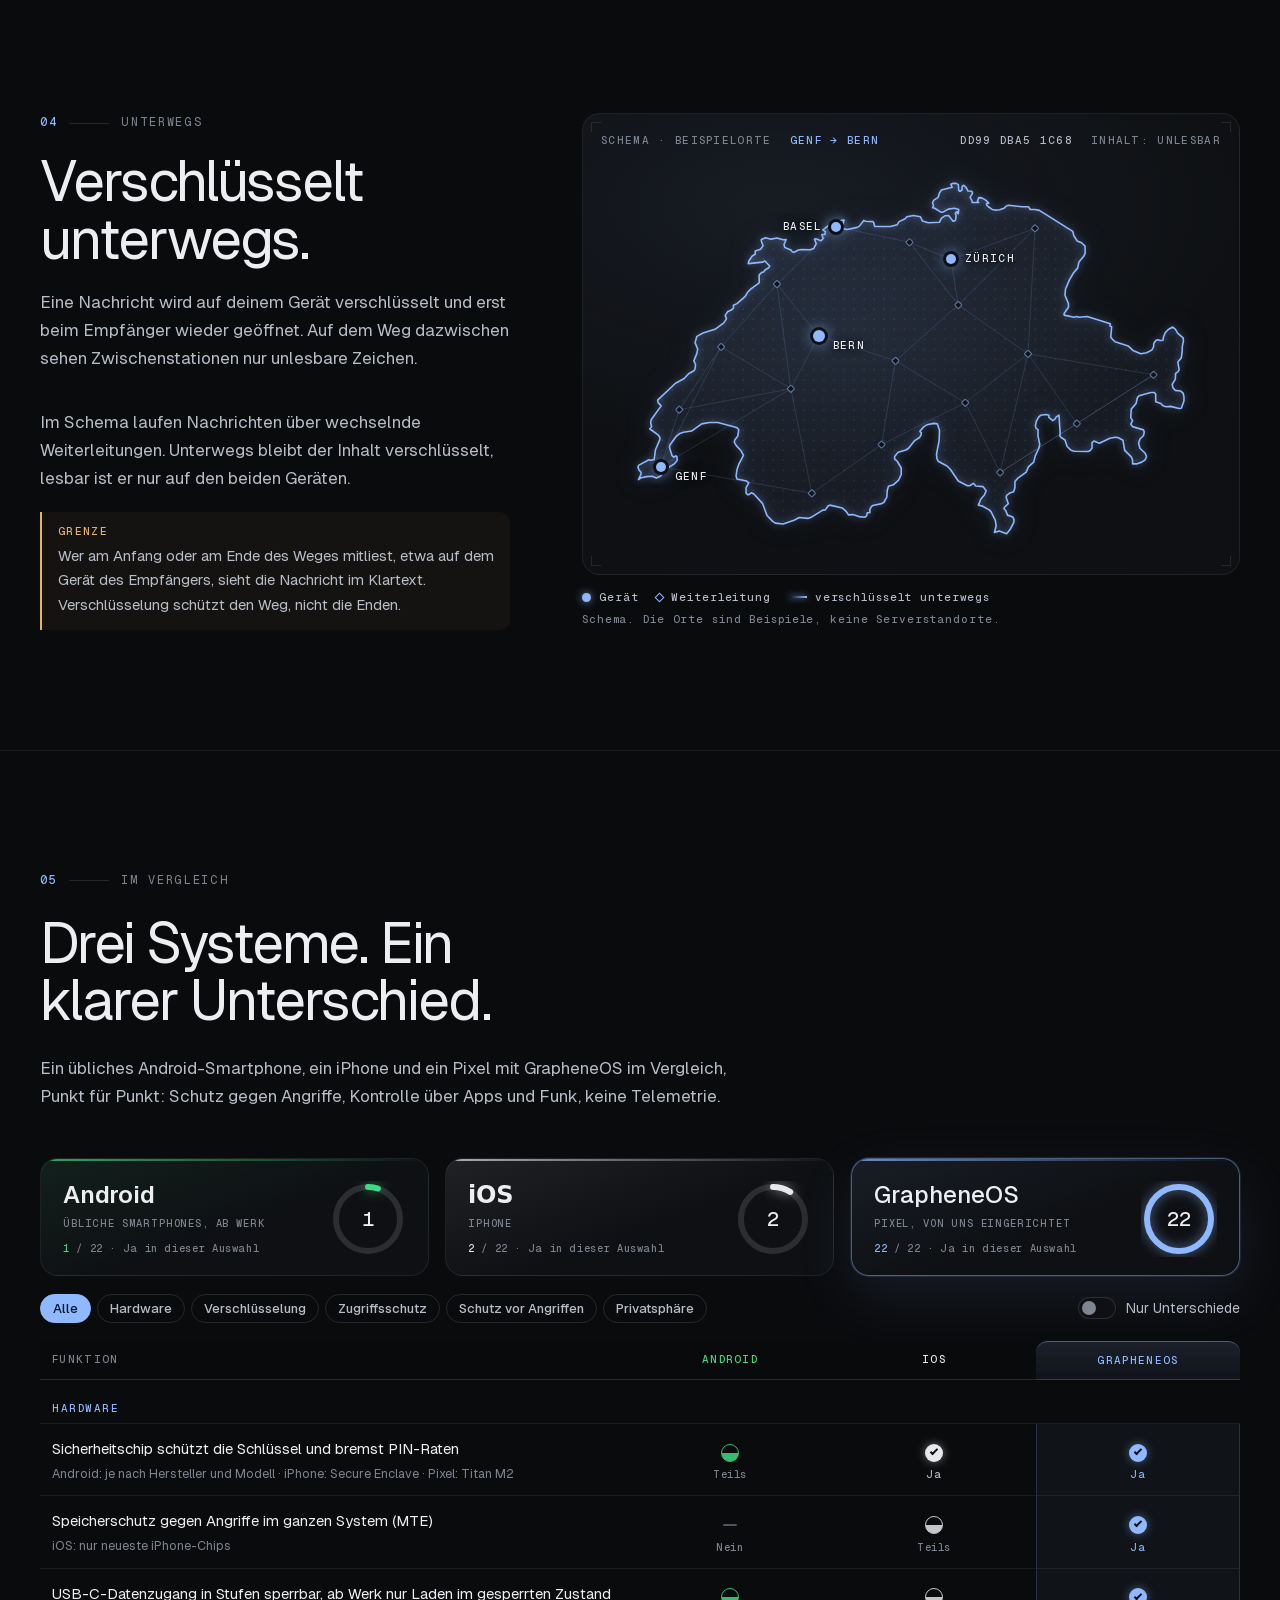
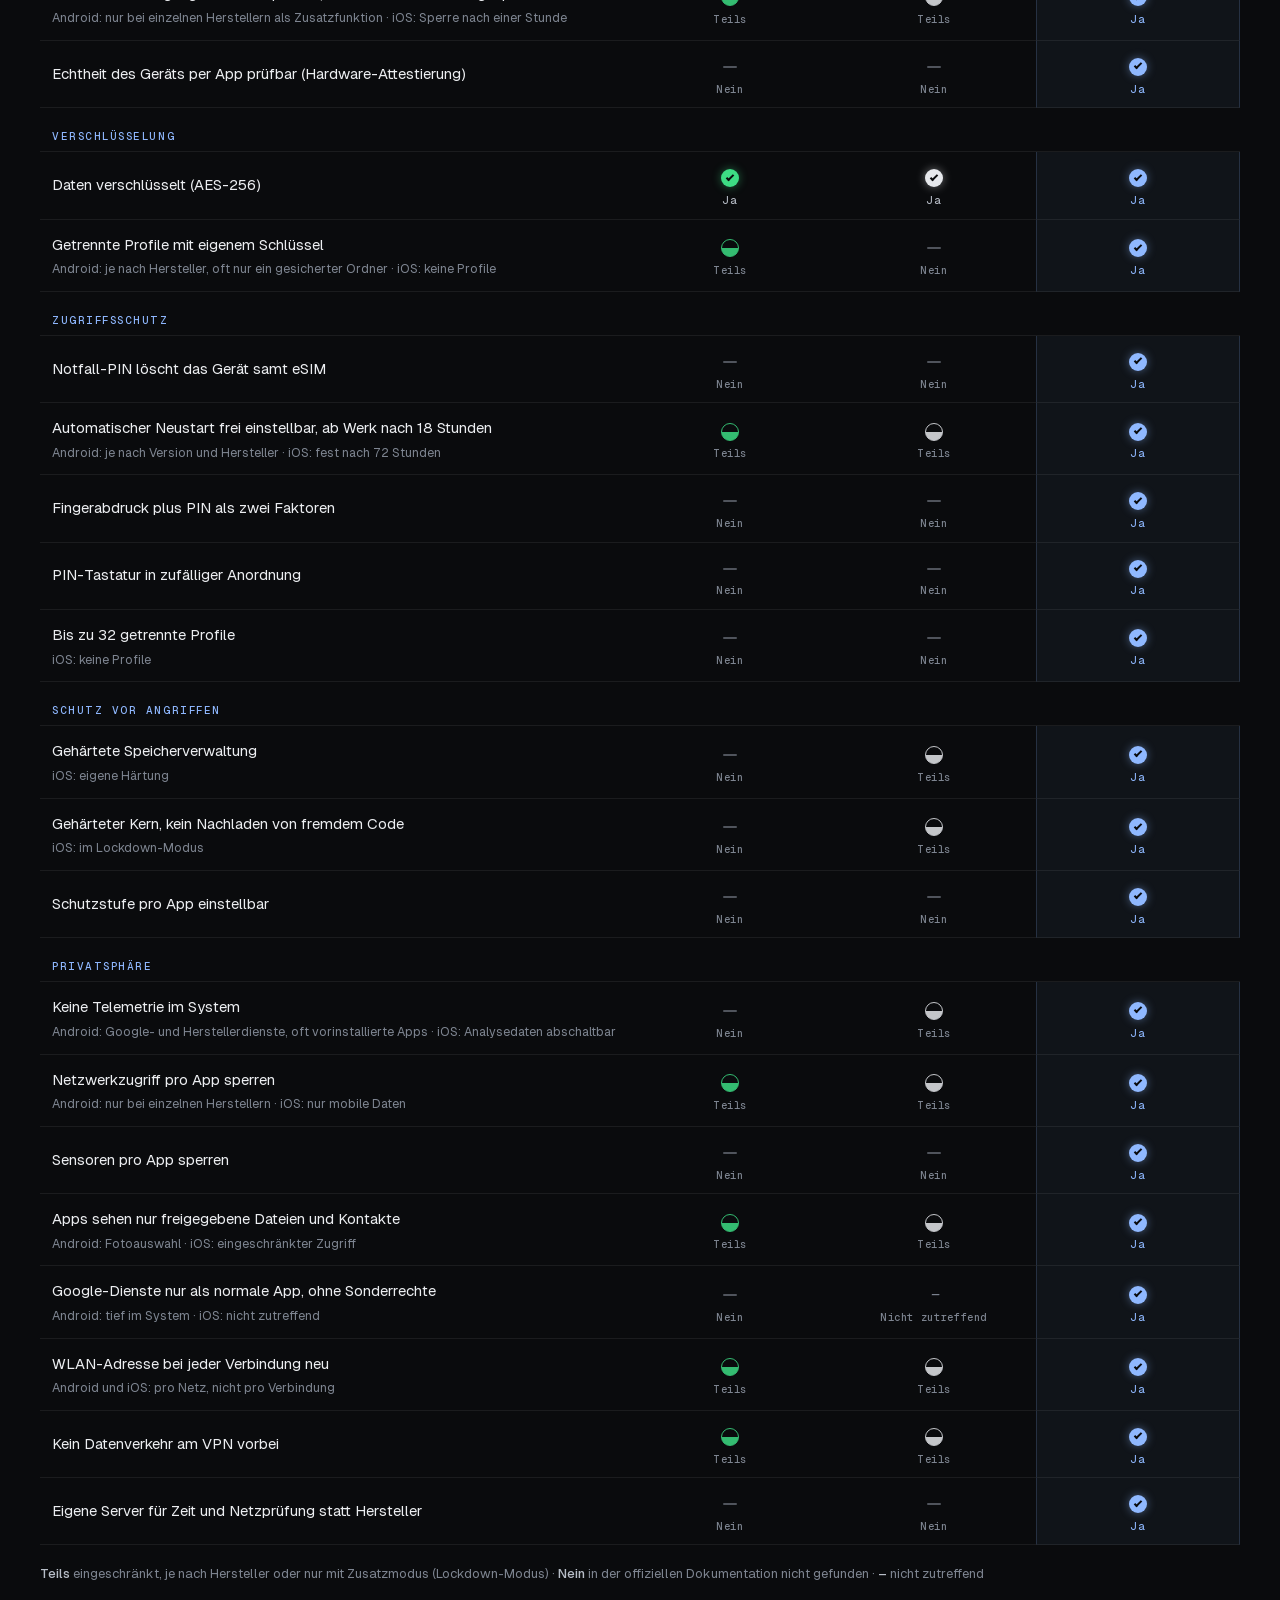
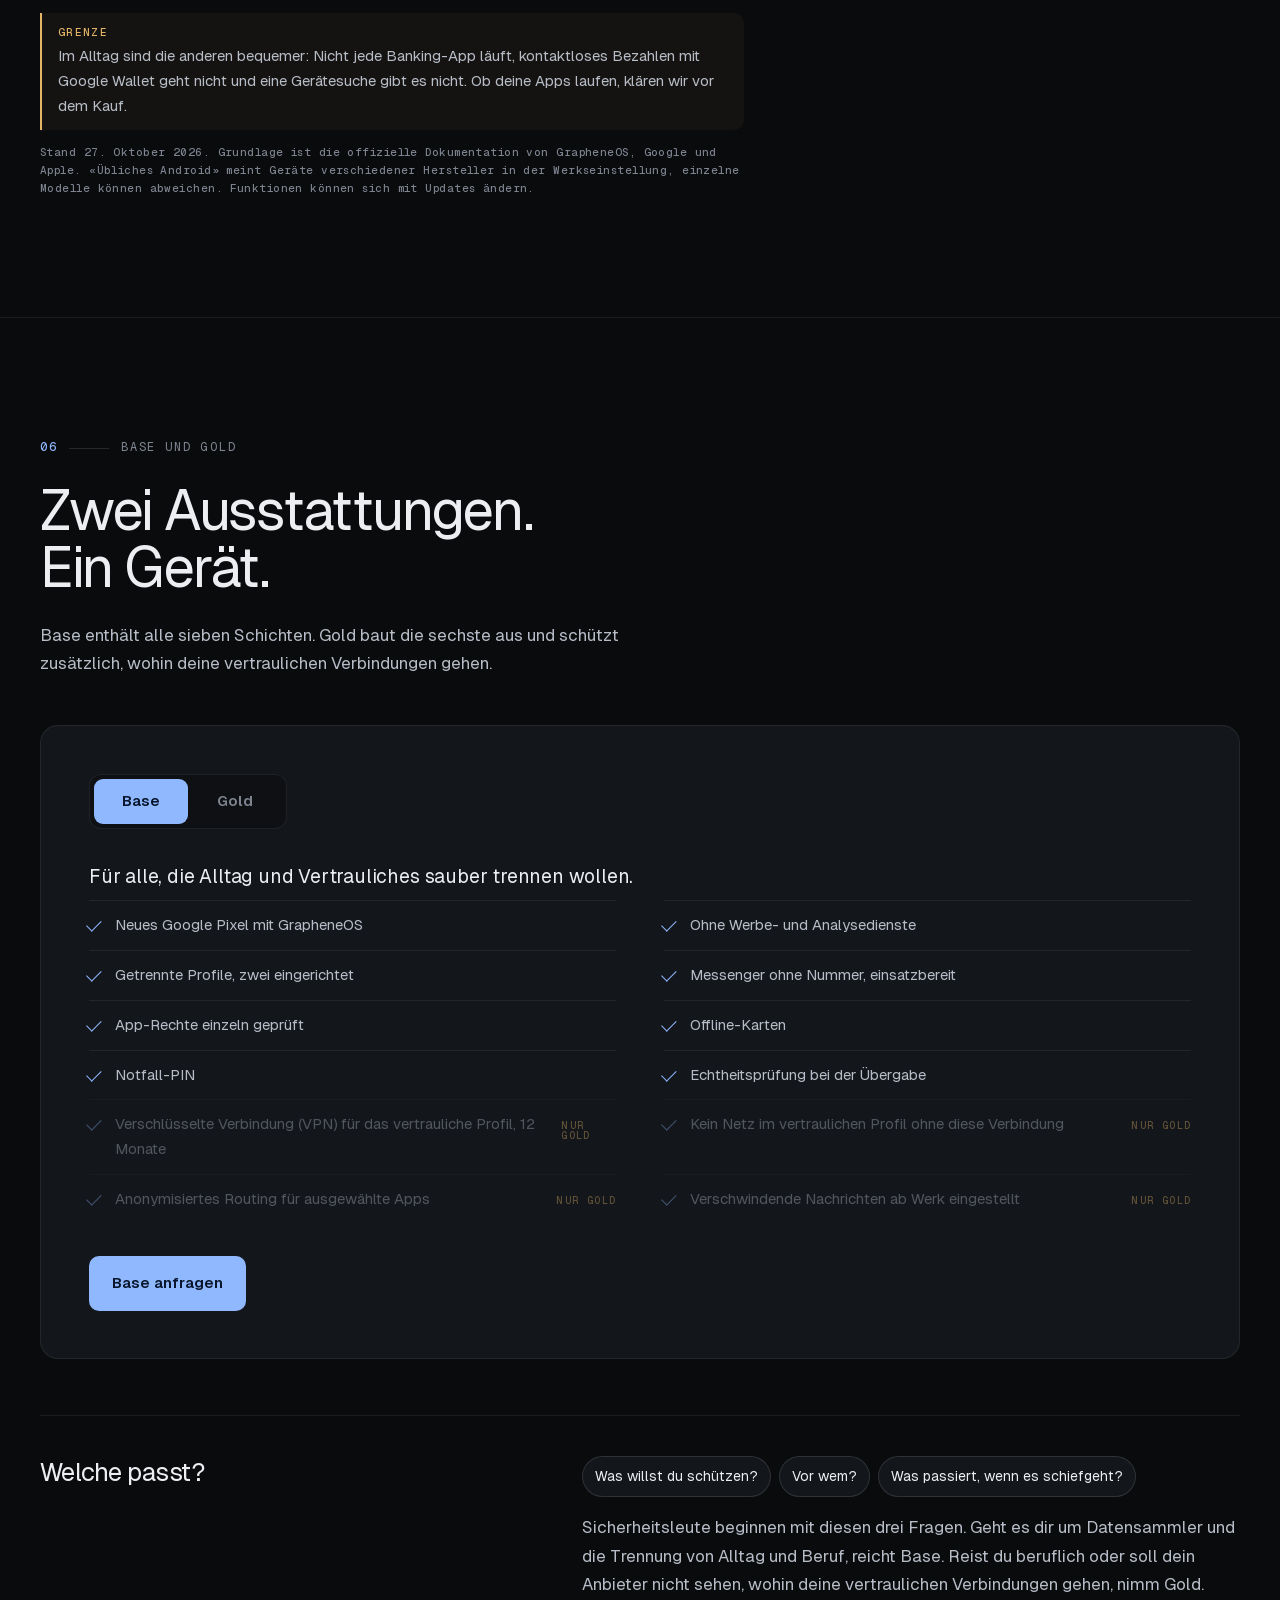
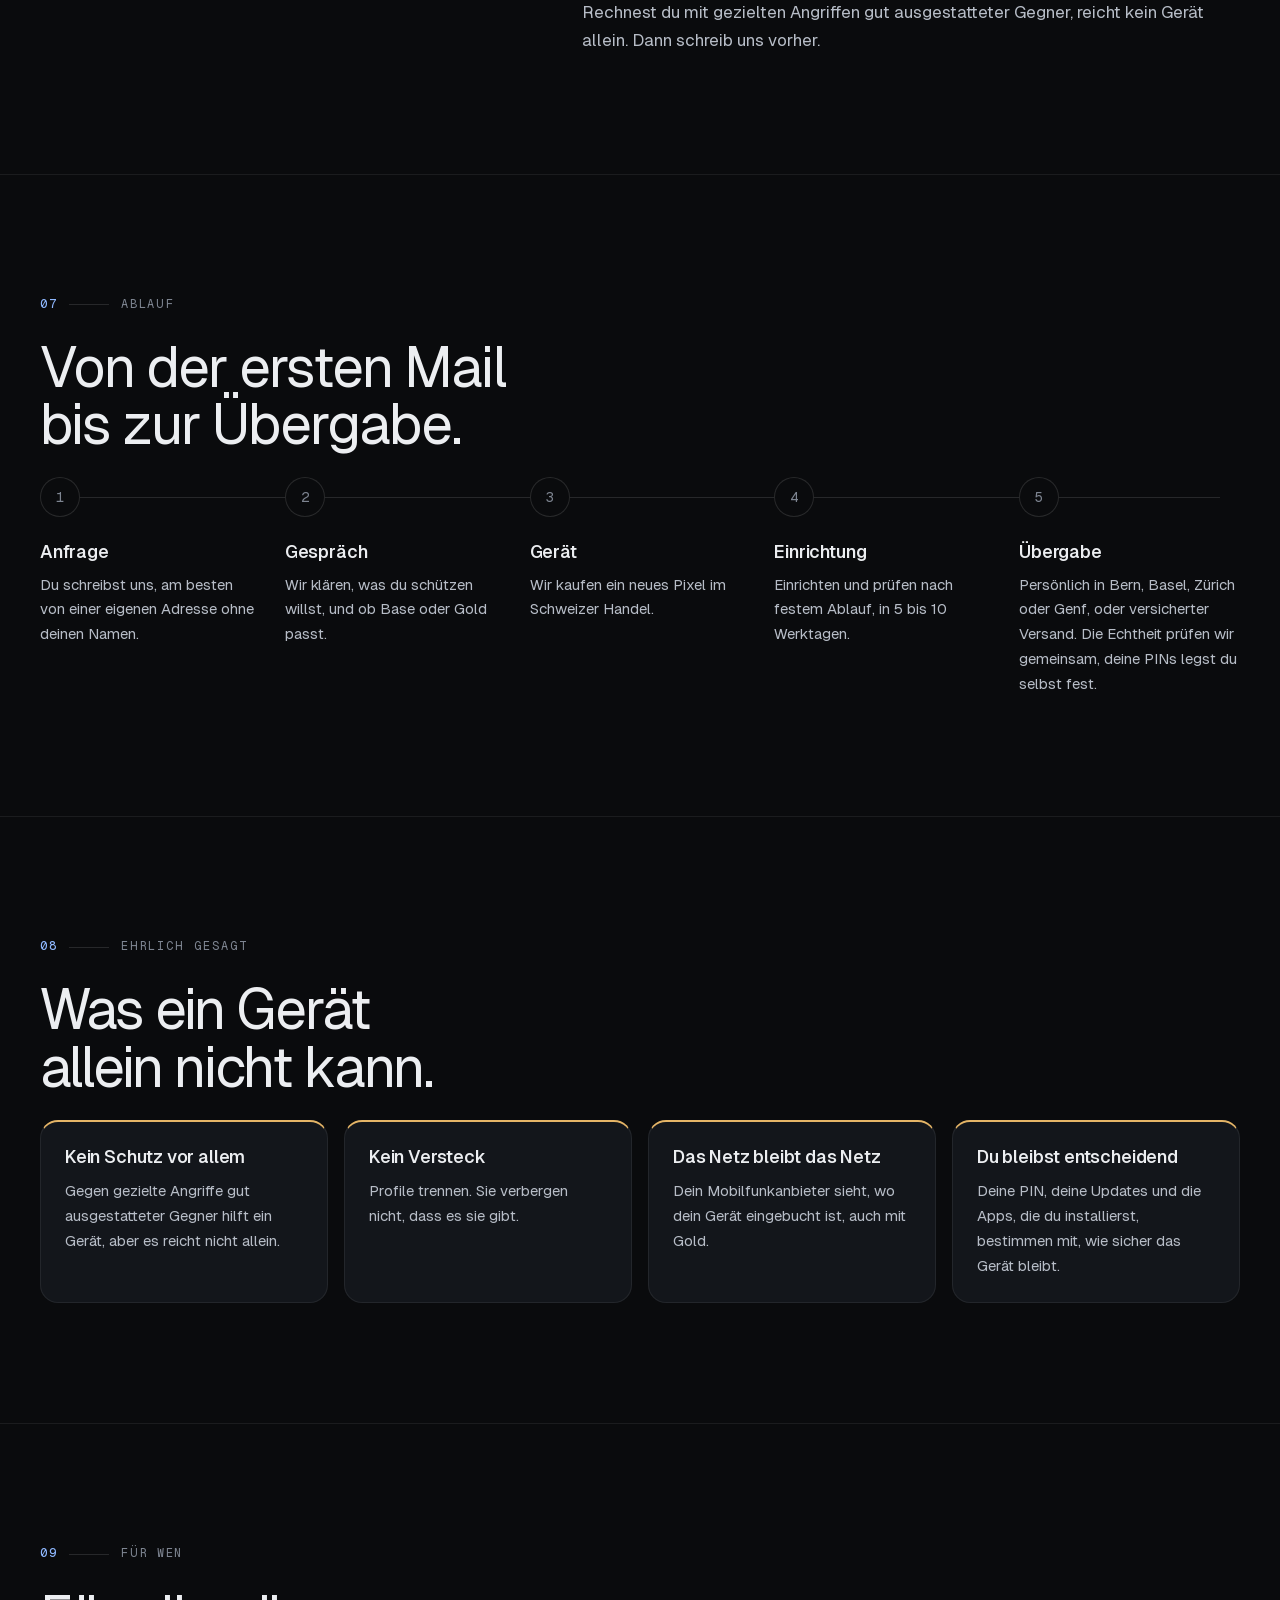
==== commit 01dccb97: "Favicons in den Eisblau-Farben des Design-Systems (#8fb8ff, #dbe8ff) Co-Authored-By: Claude Opus 5.5" ====
--- a/index.html
+++ b/index.html
@@ -18,10 +18,10 @@
 <meta property="og:description" content="OpSek richtet Google-Pixel-Smartphones mit GrapheneOS ein: gehärtetes System, getrennte Profile, geprüft und persönlich übergeben. Aus der Schweiz.">
 <meta property="og:url" content="https://opsek.ch/">
 <meta property="og:locale" content="de_CH">
-<link rel="icon" href="/favicon.ico?v=2" sizes="32x32">
-<link rel="icon" href="/favicon.svg?v=2" type="image/svg+xml">
-<link rel="apple-touch-icon" href="/apple-touch-icon.png?v=2">
-<link rel="manifest" href="/site.webmanifest?v=2">
+<link rel="icon" href="/favicon.ico?v=3" sizes="32x32">
+<link rel="icon" href="/favicon.svg?v=3" type="image/svg+xml">
+<link rel="apple-touch-icon" href="/apple-touch-icon.png?v=3">
+<link rel="manifest" href="/site.webmanifest?v=3">
 <link rel="preload" href="fonts/Geist-Variable.woff2" as="font" type="font/woff2" crossorigin>
 <link rel="preload" href="img/hero-center-800.webp" as="image" type="image/webp" media="(max-width: 900px)">
 <link rel="stylesheet" href="css/opsek.css">
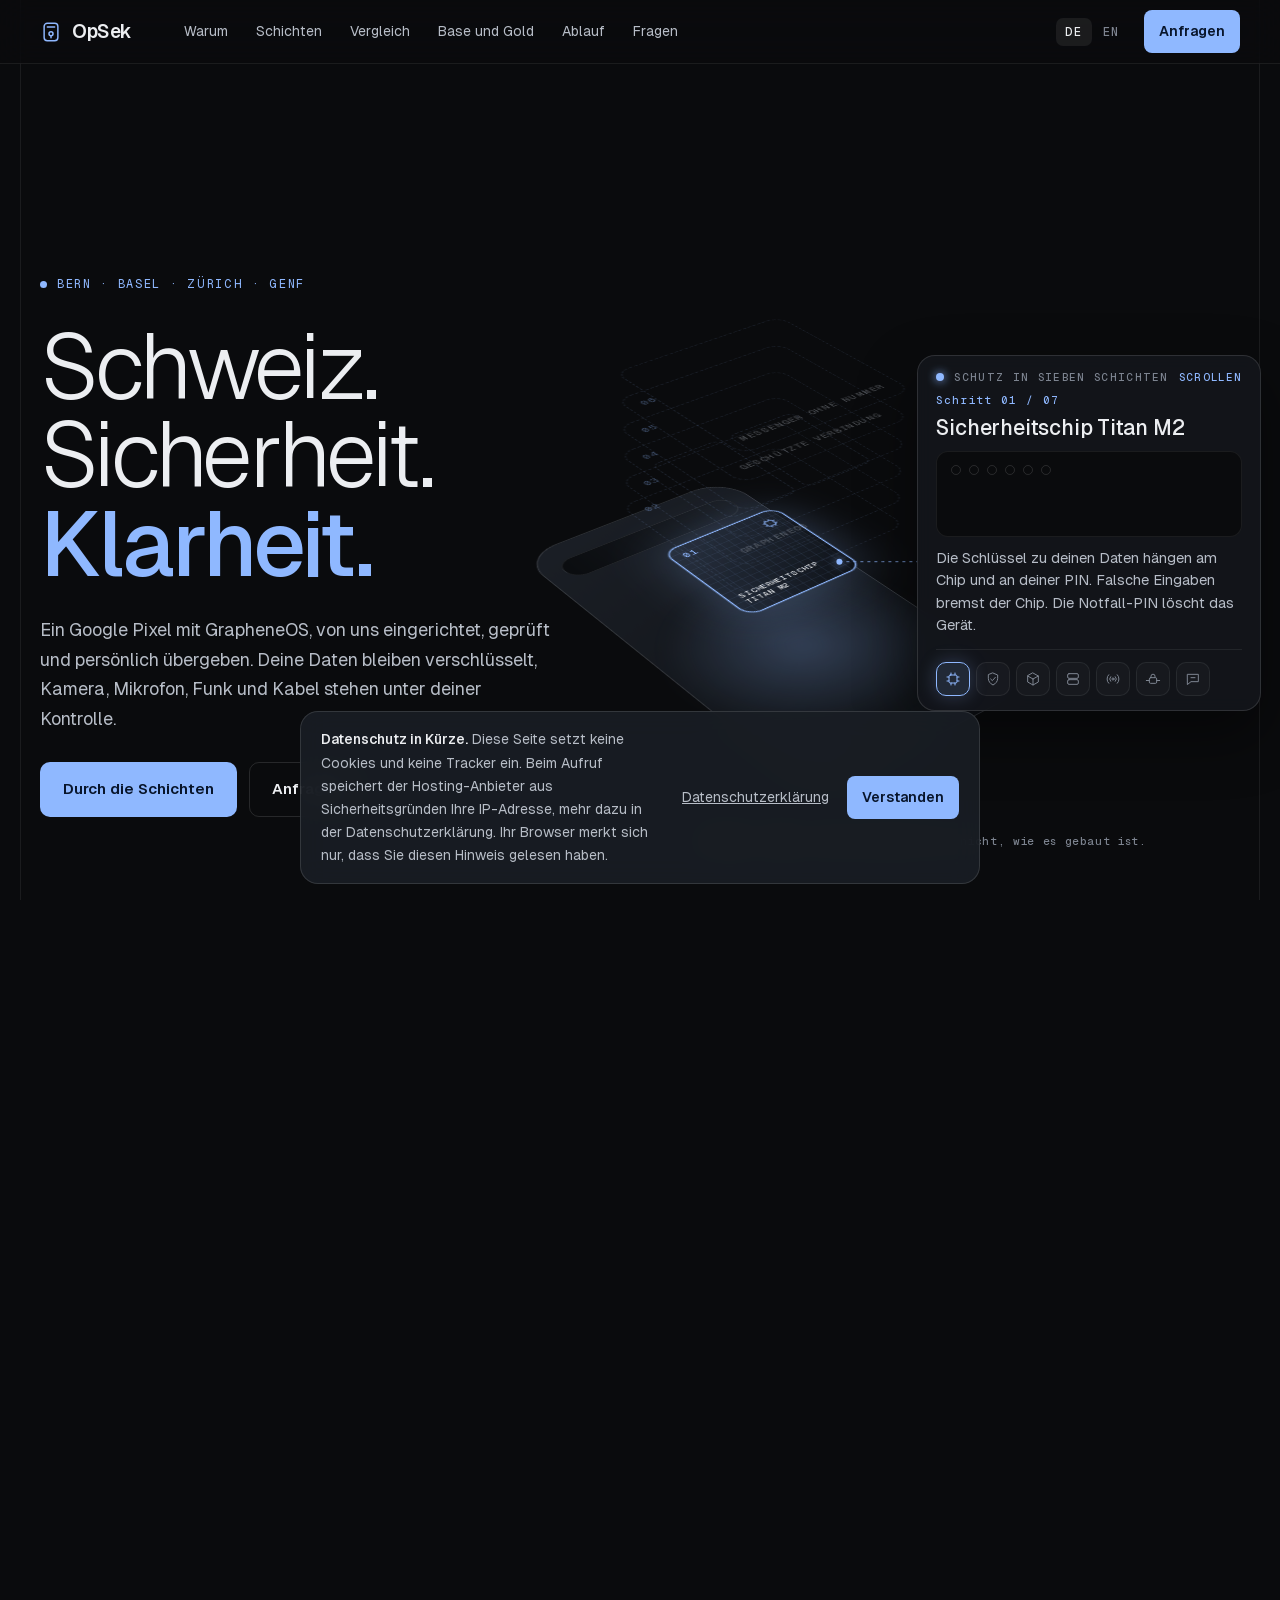
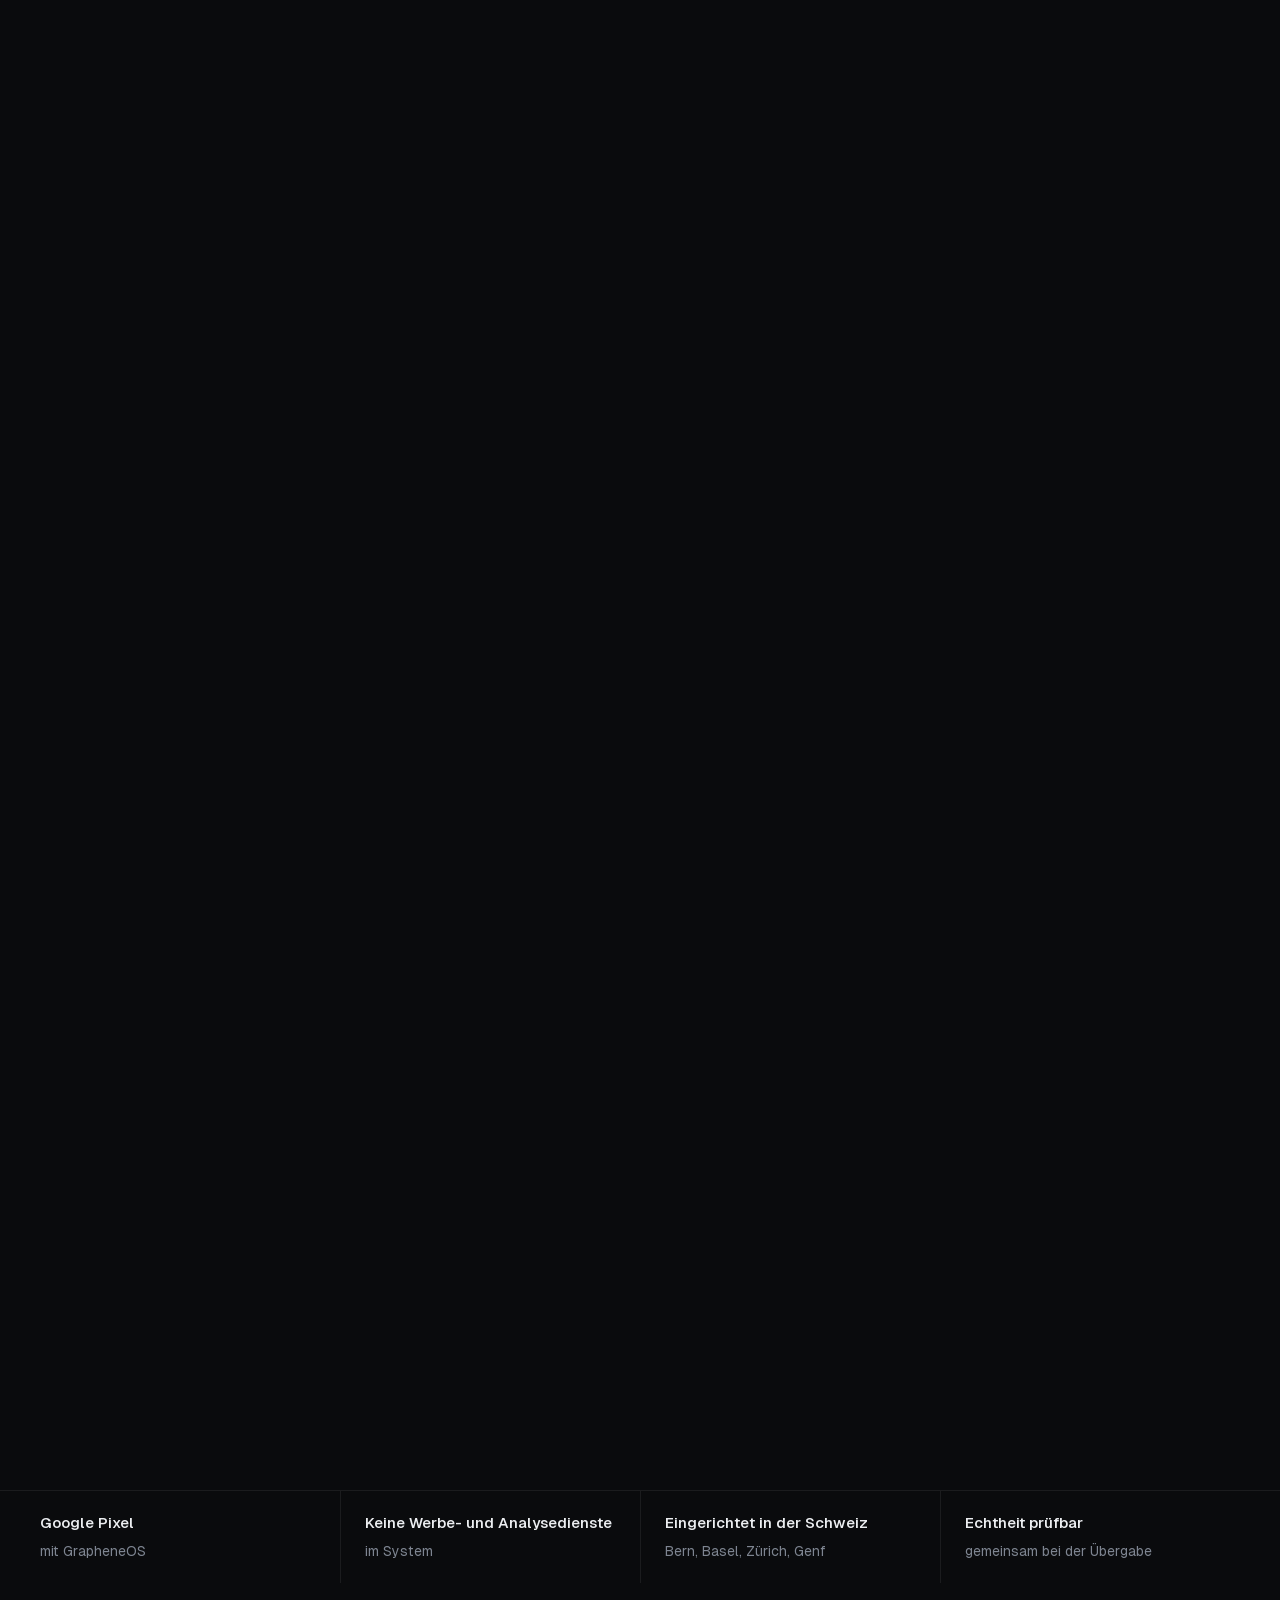
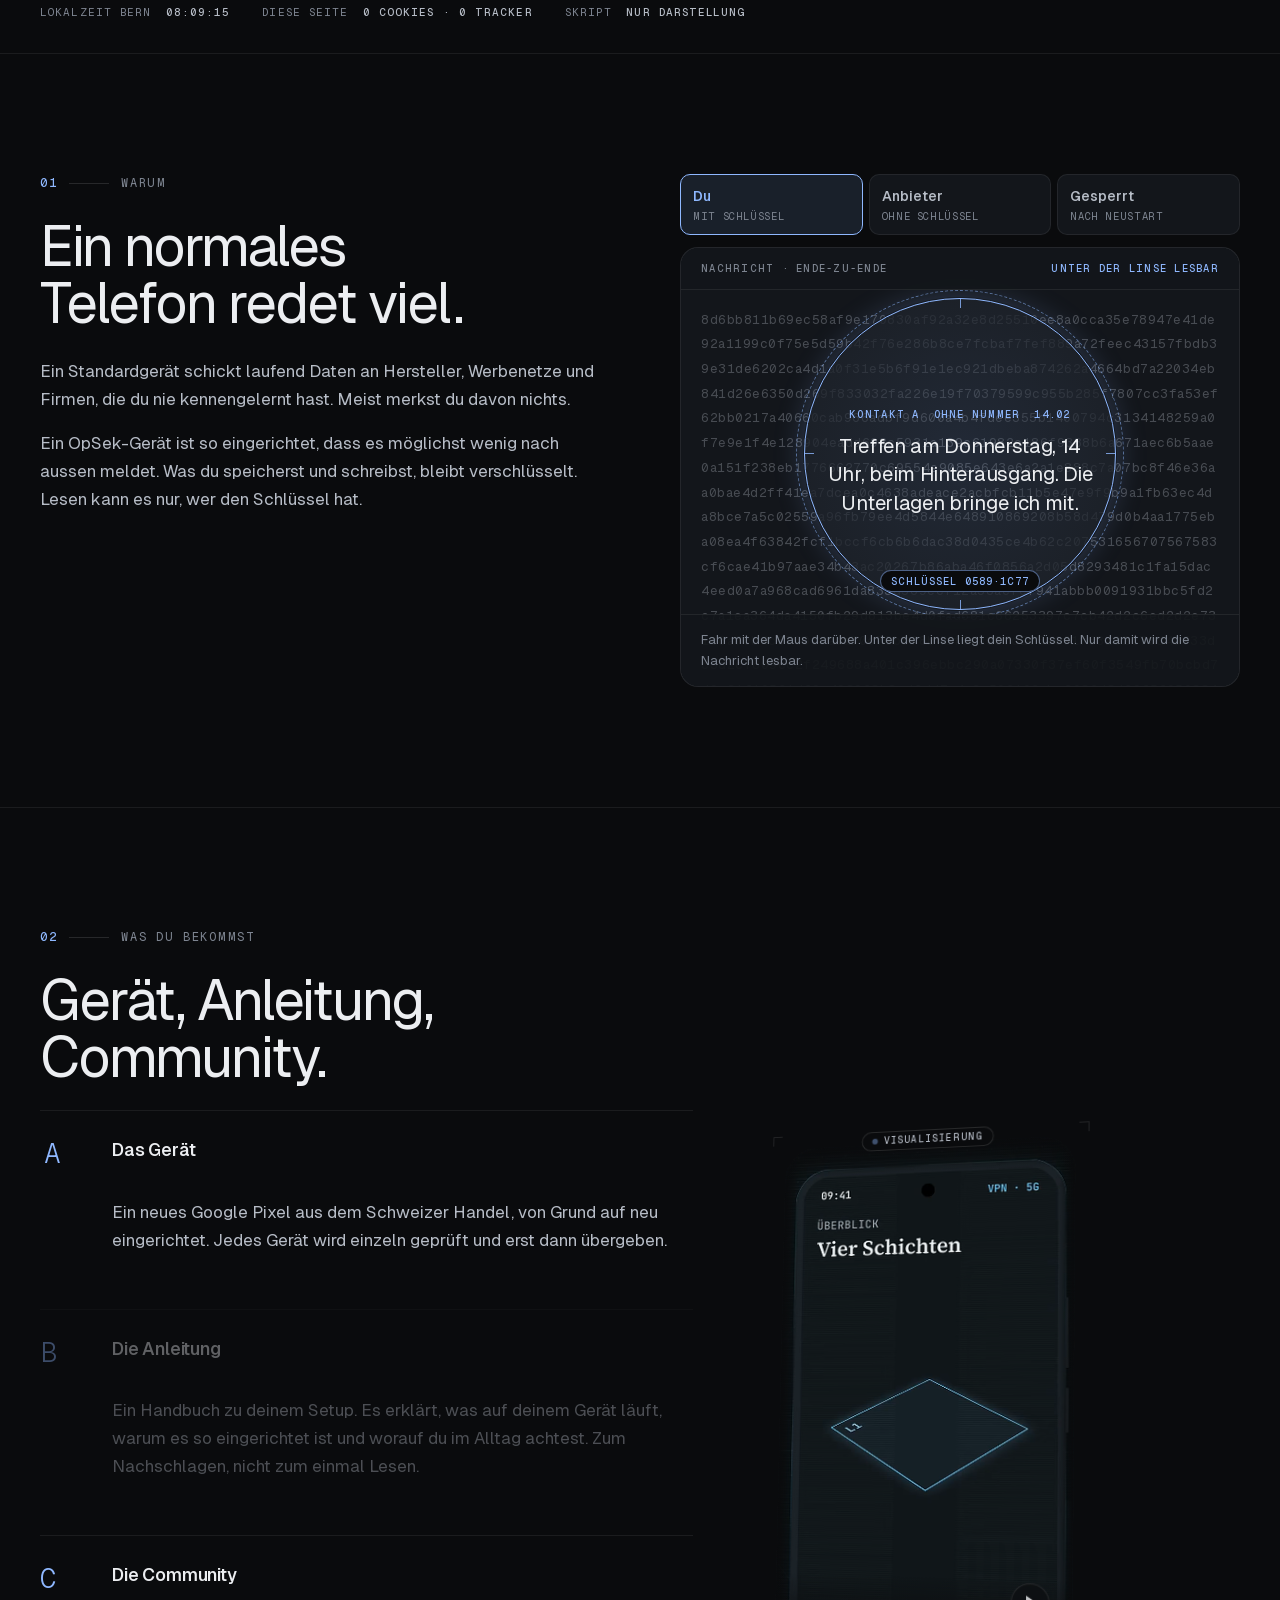
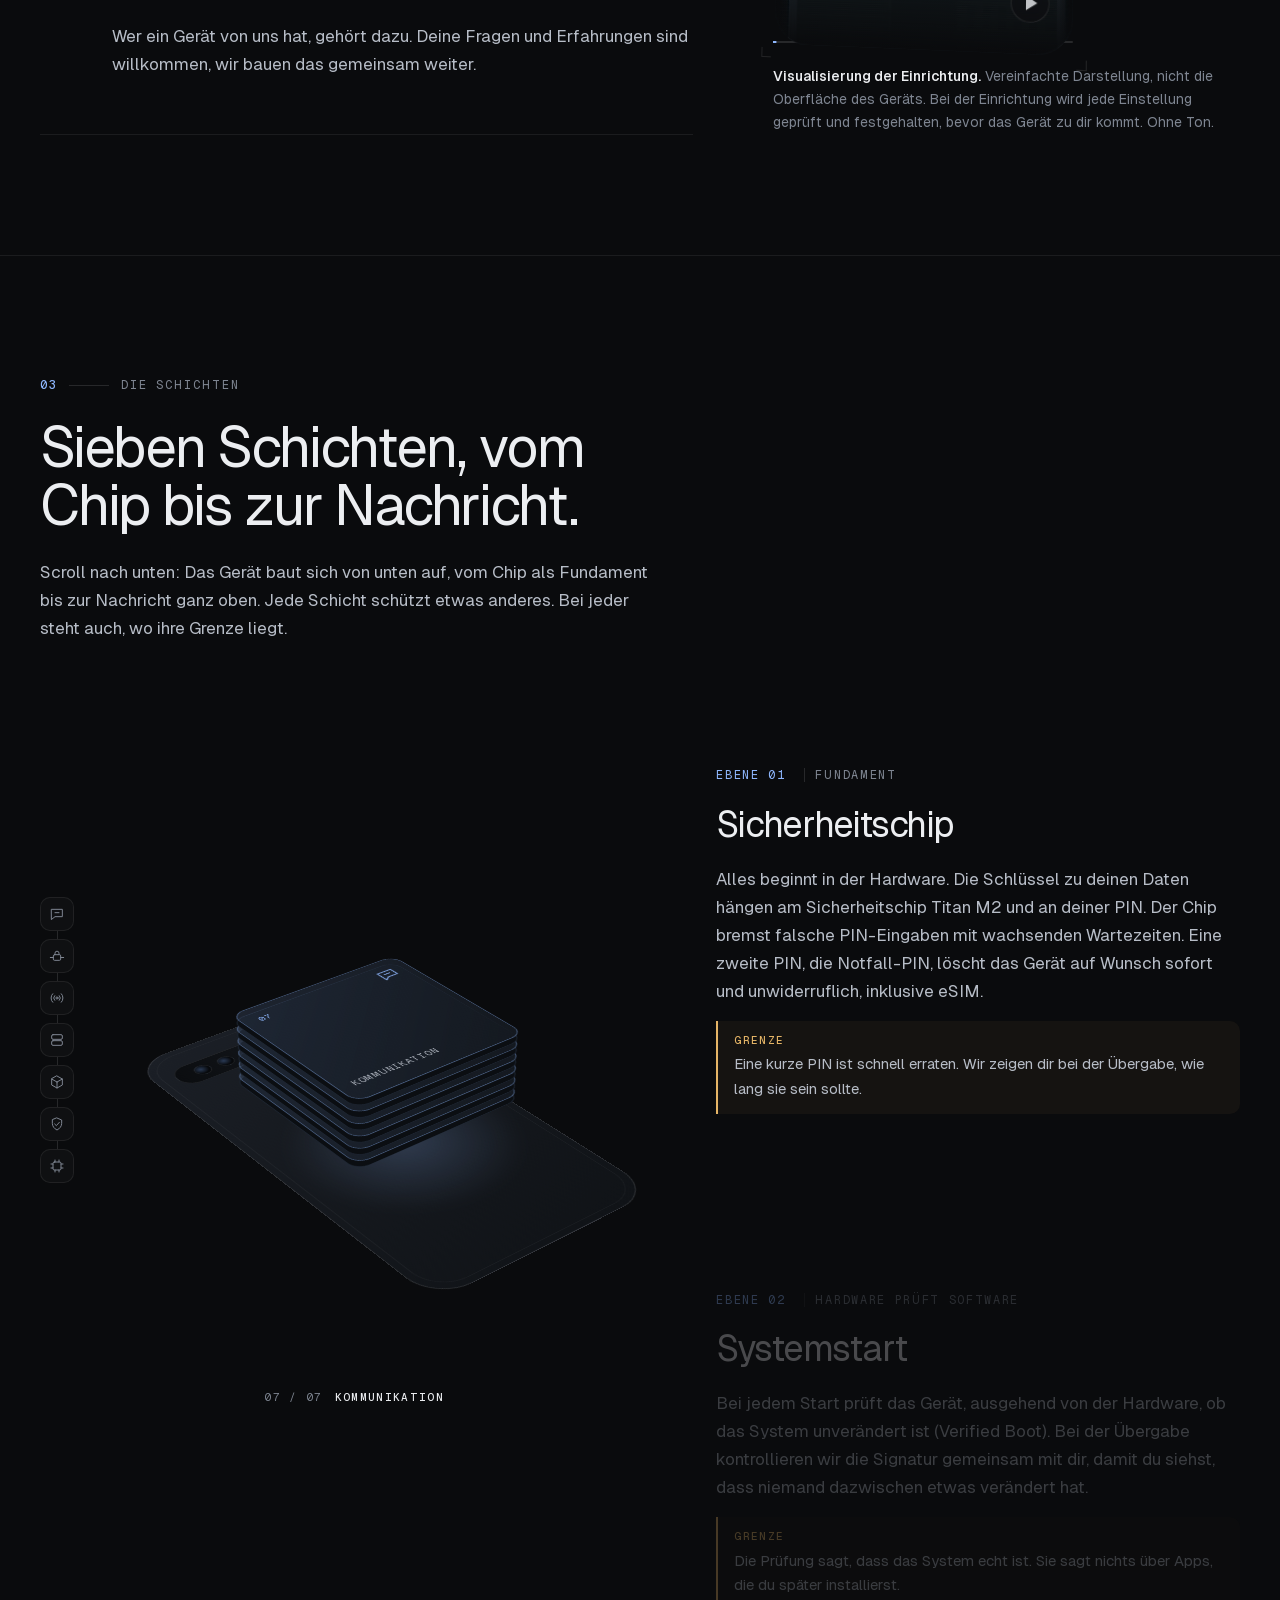
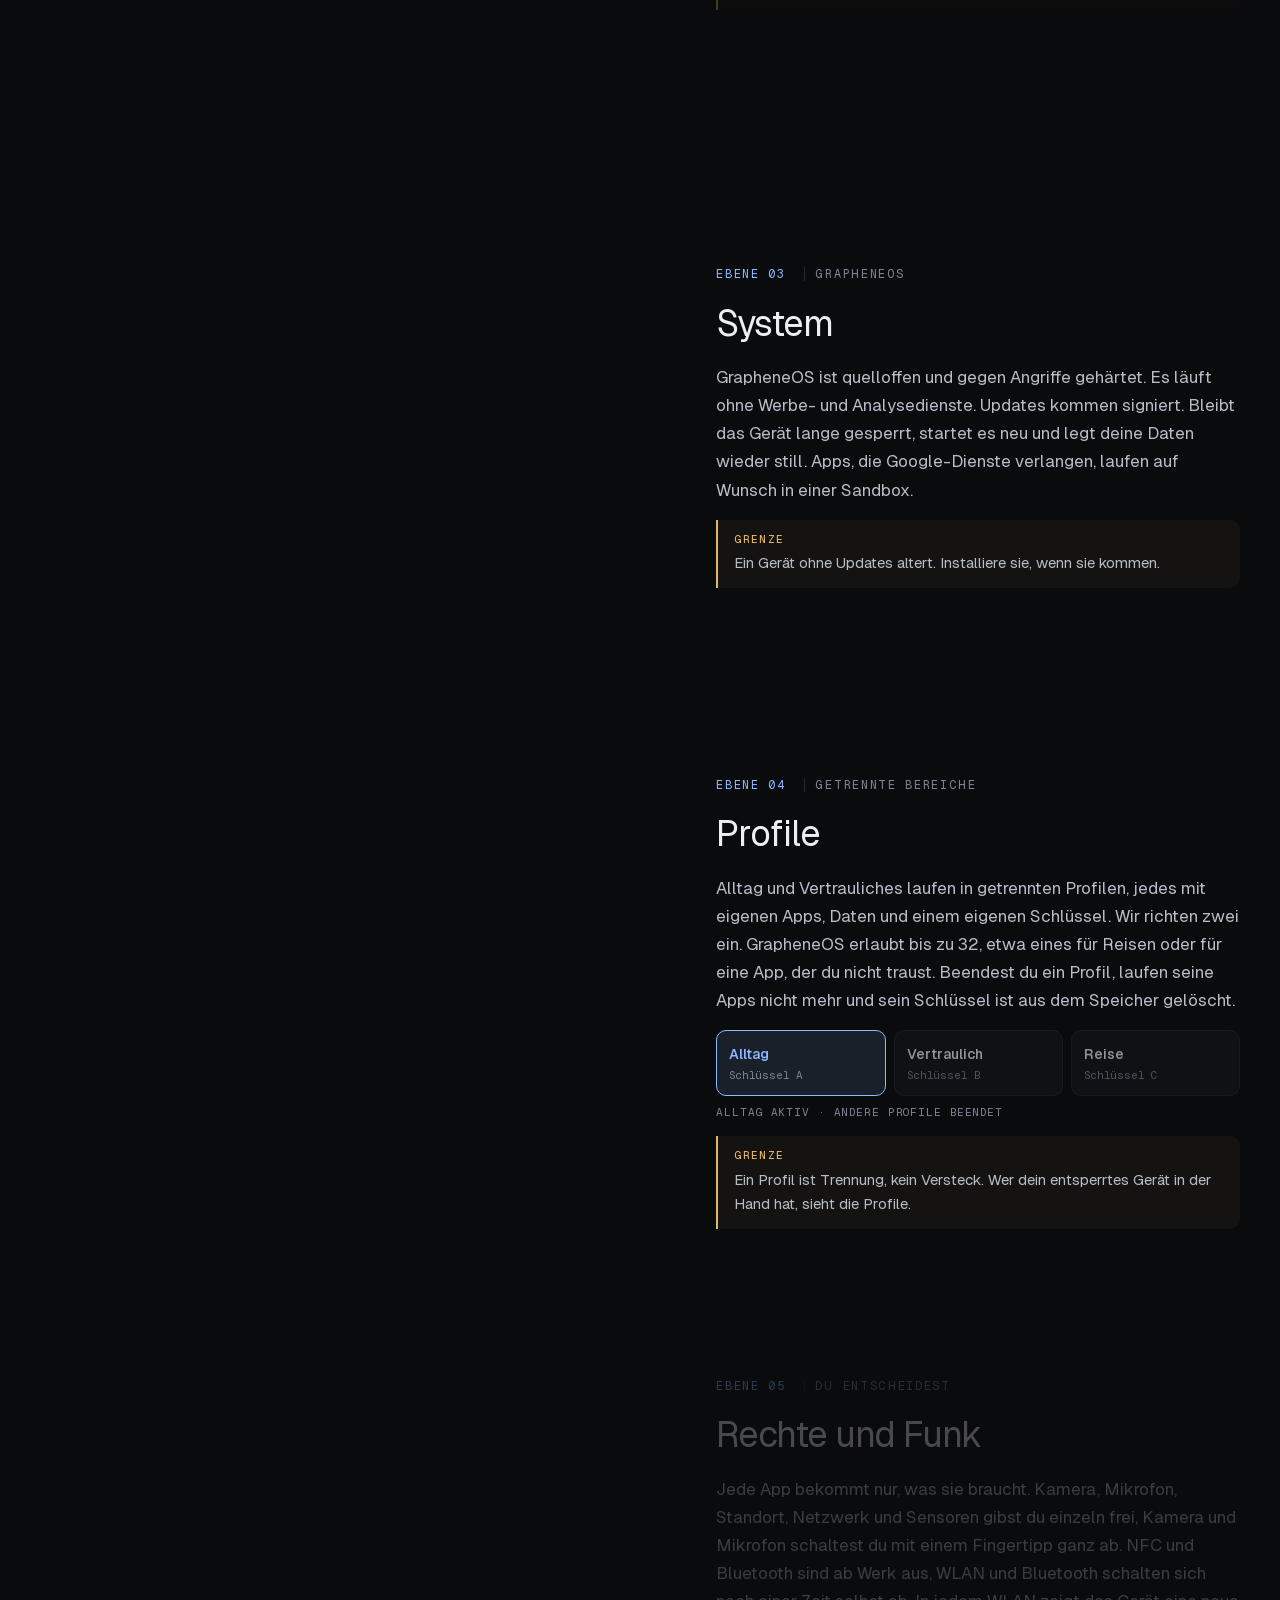
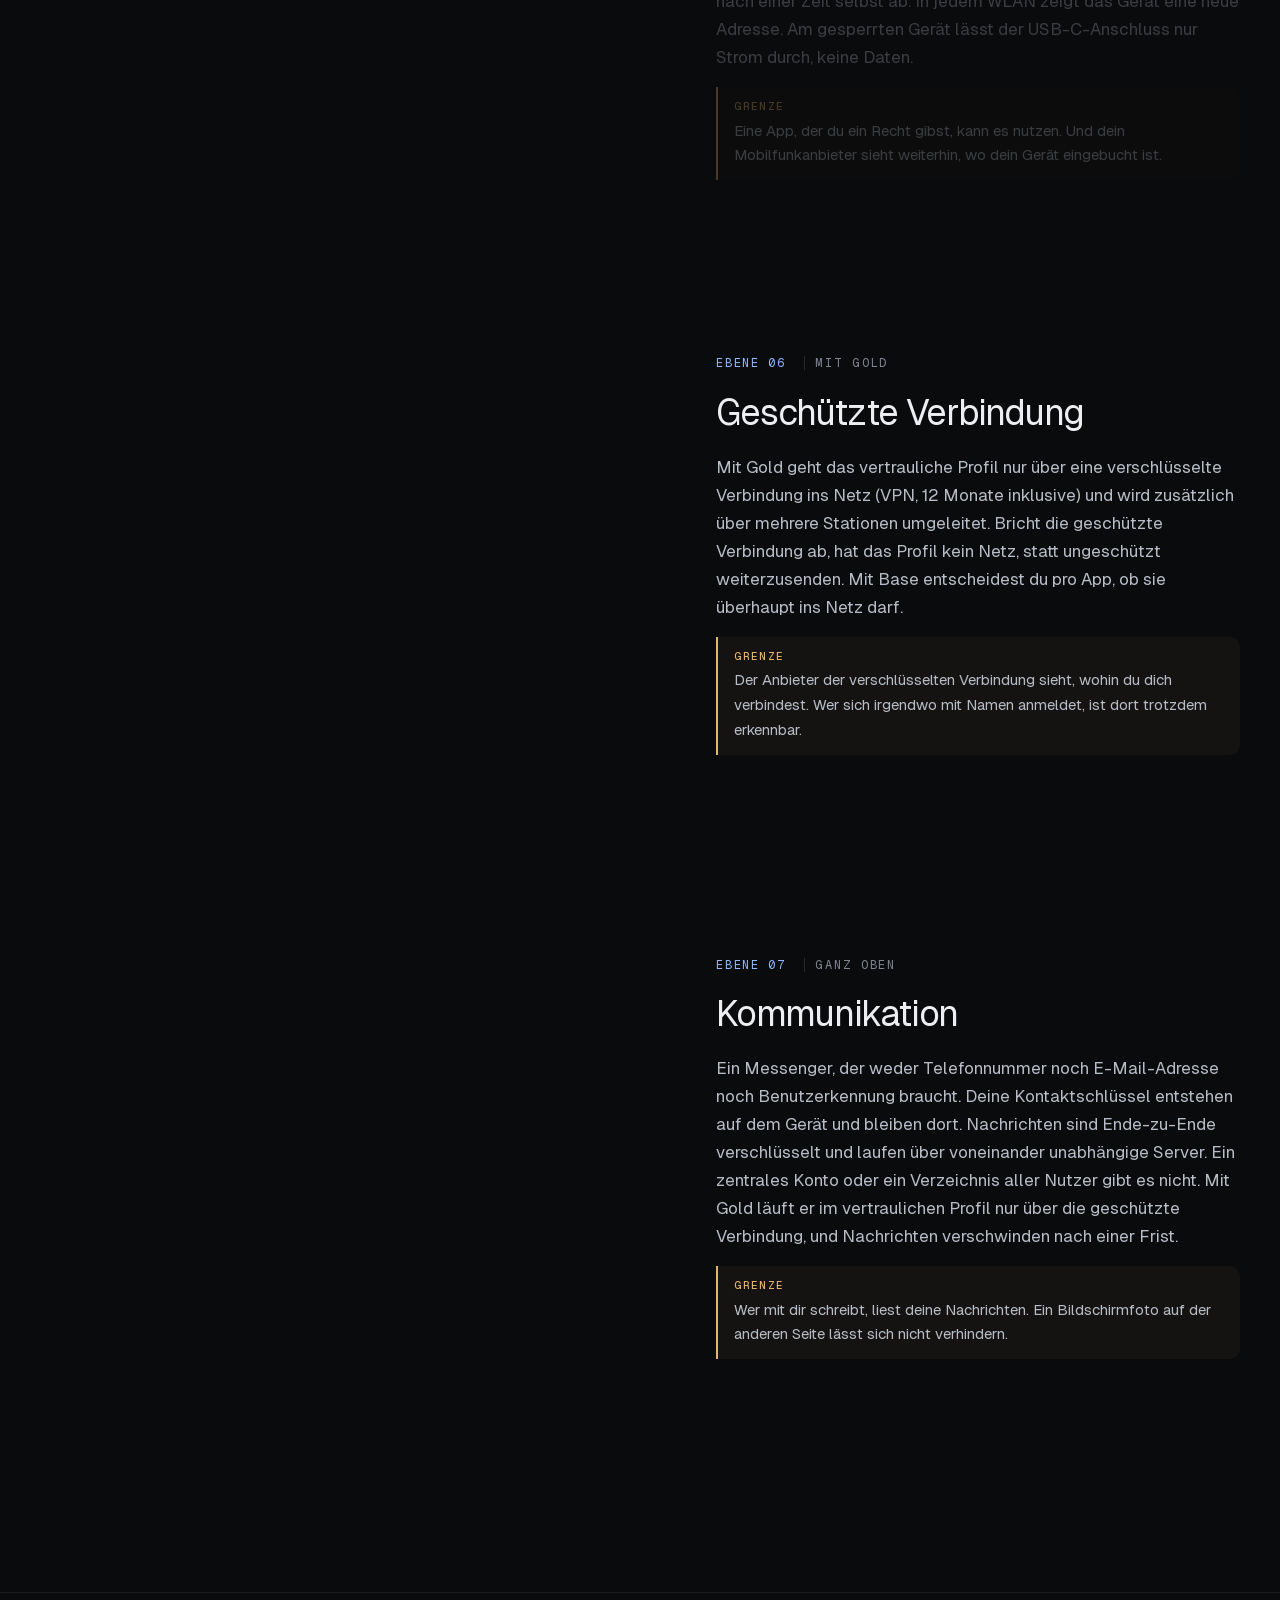
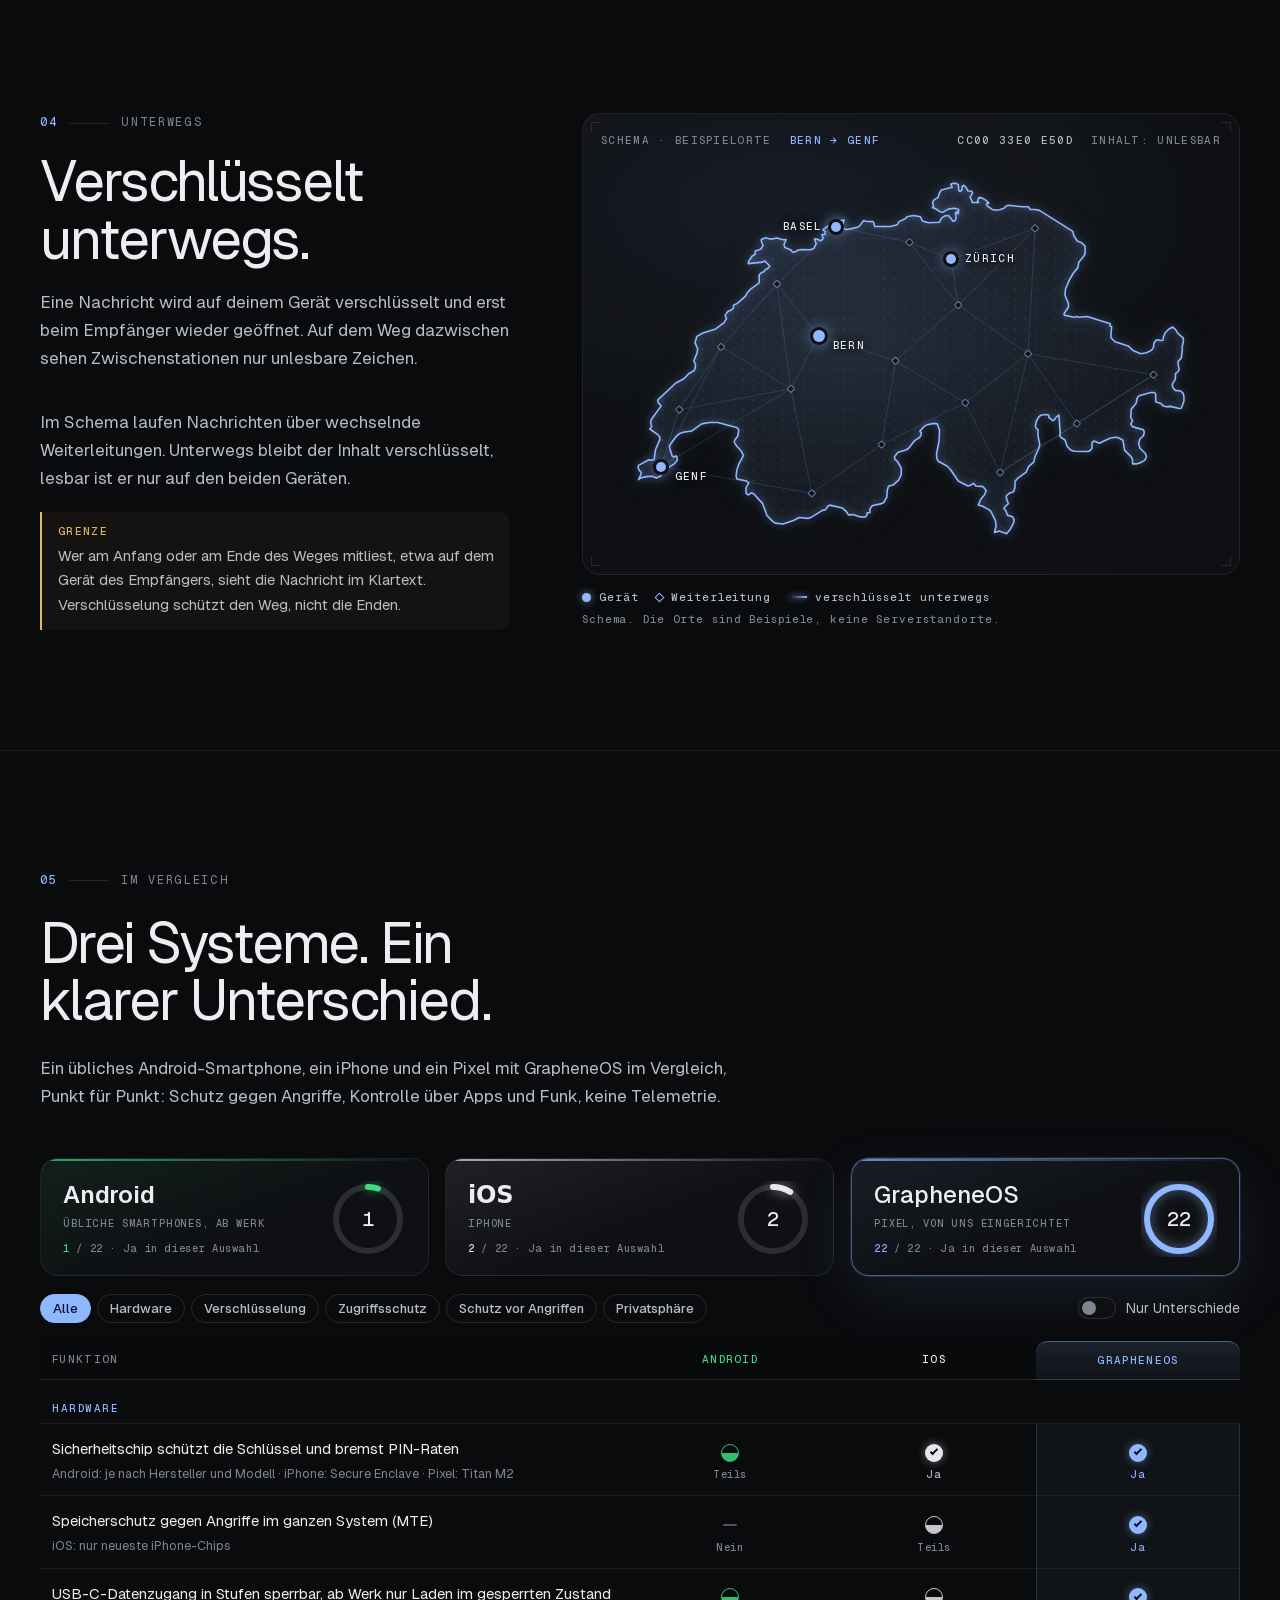
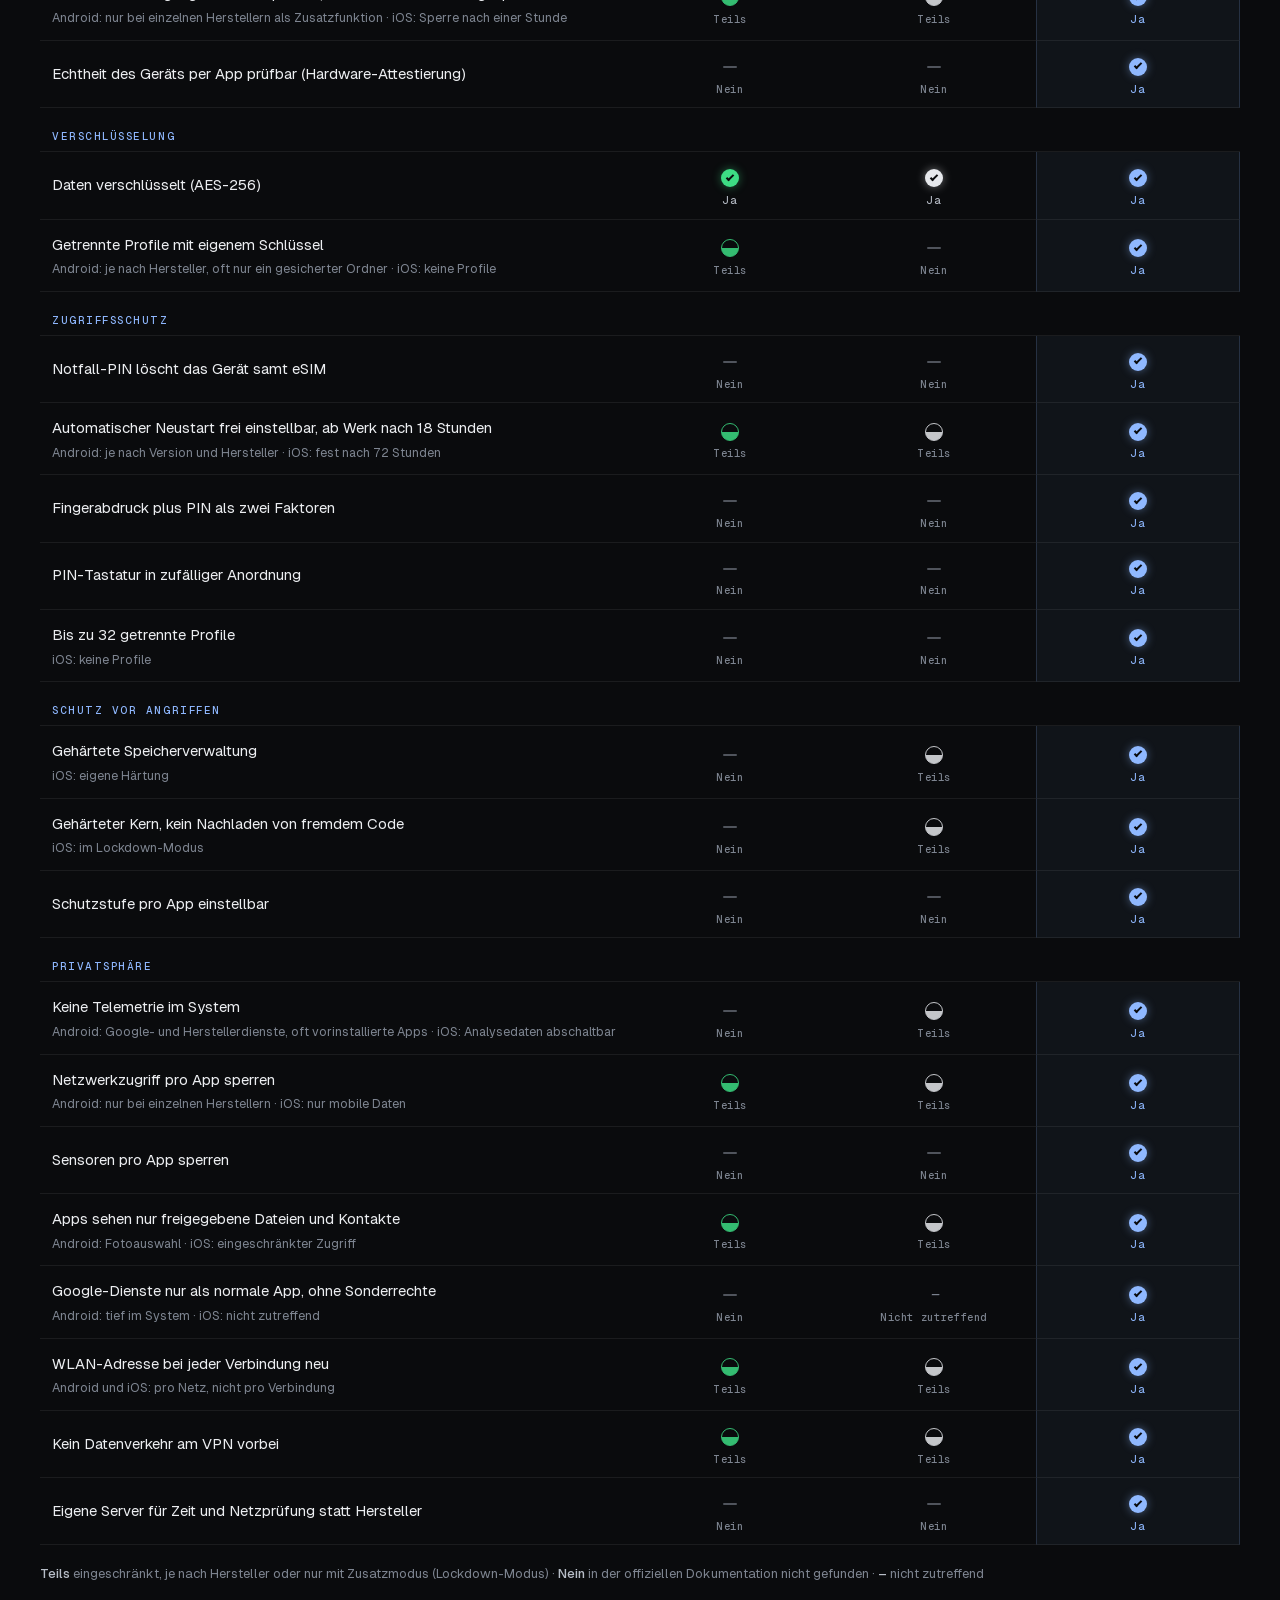
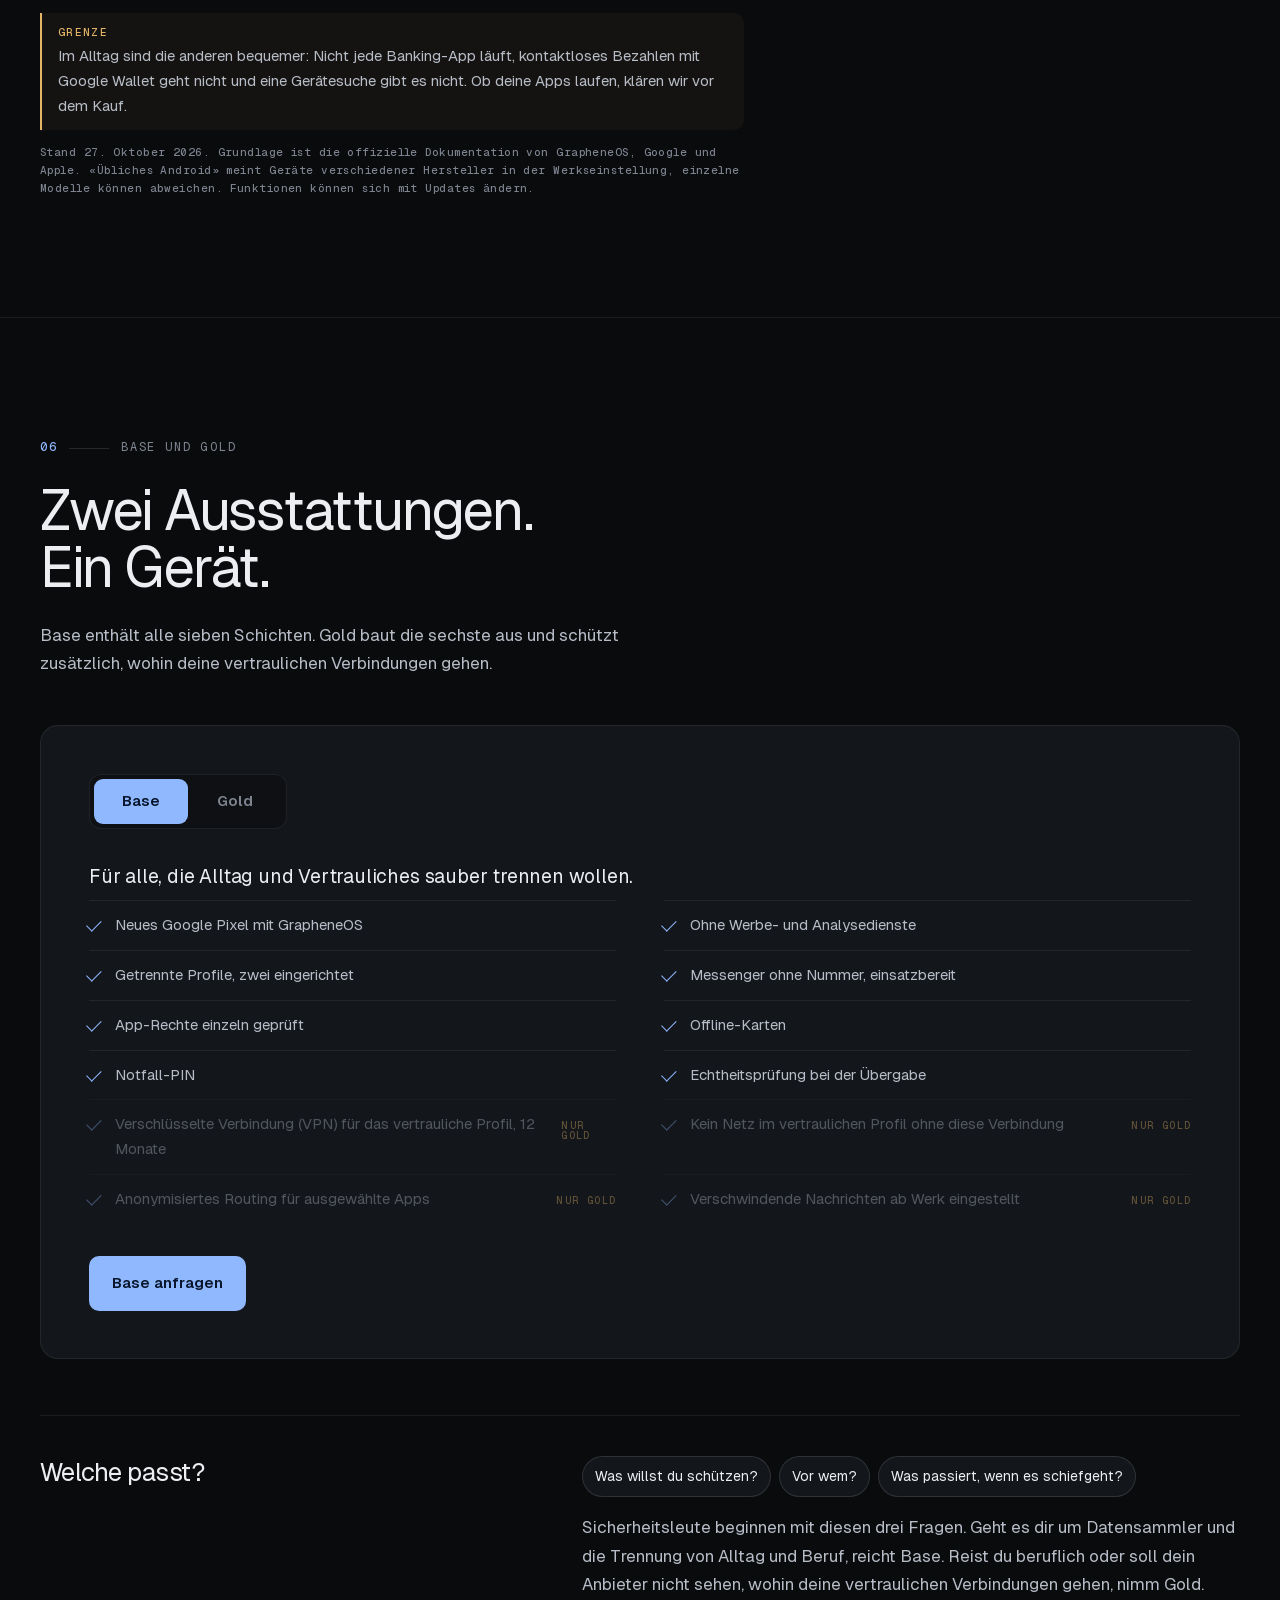
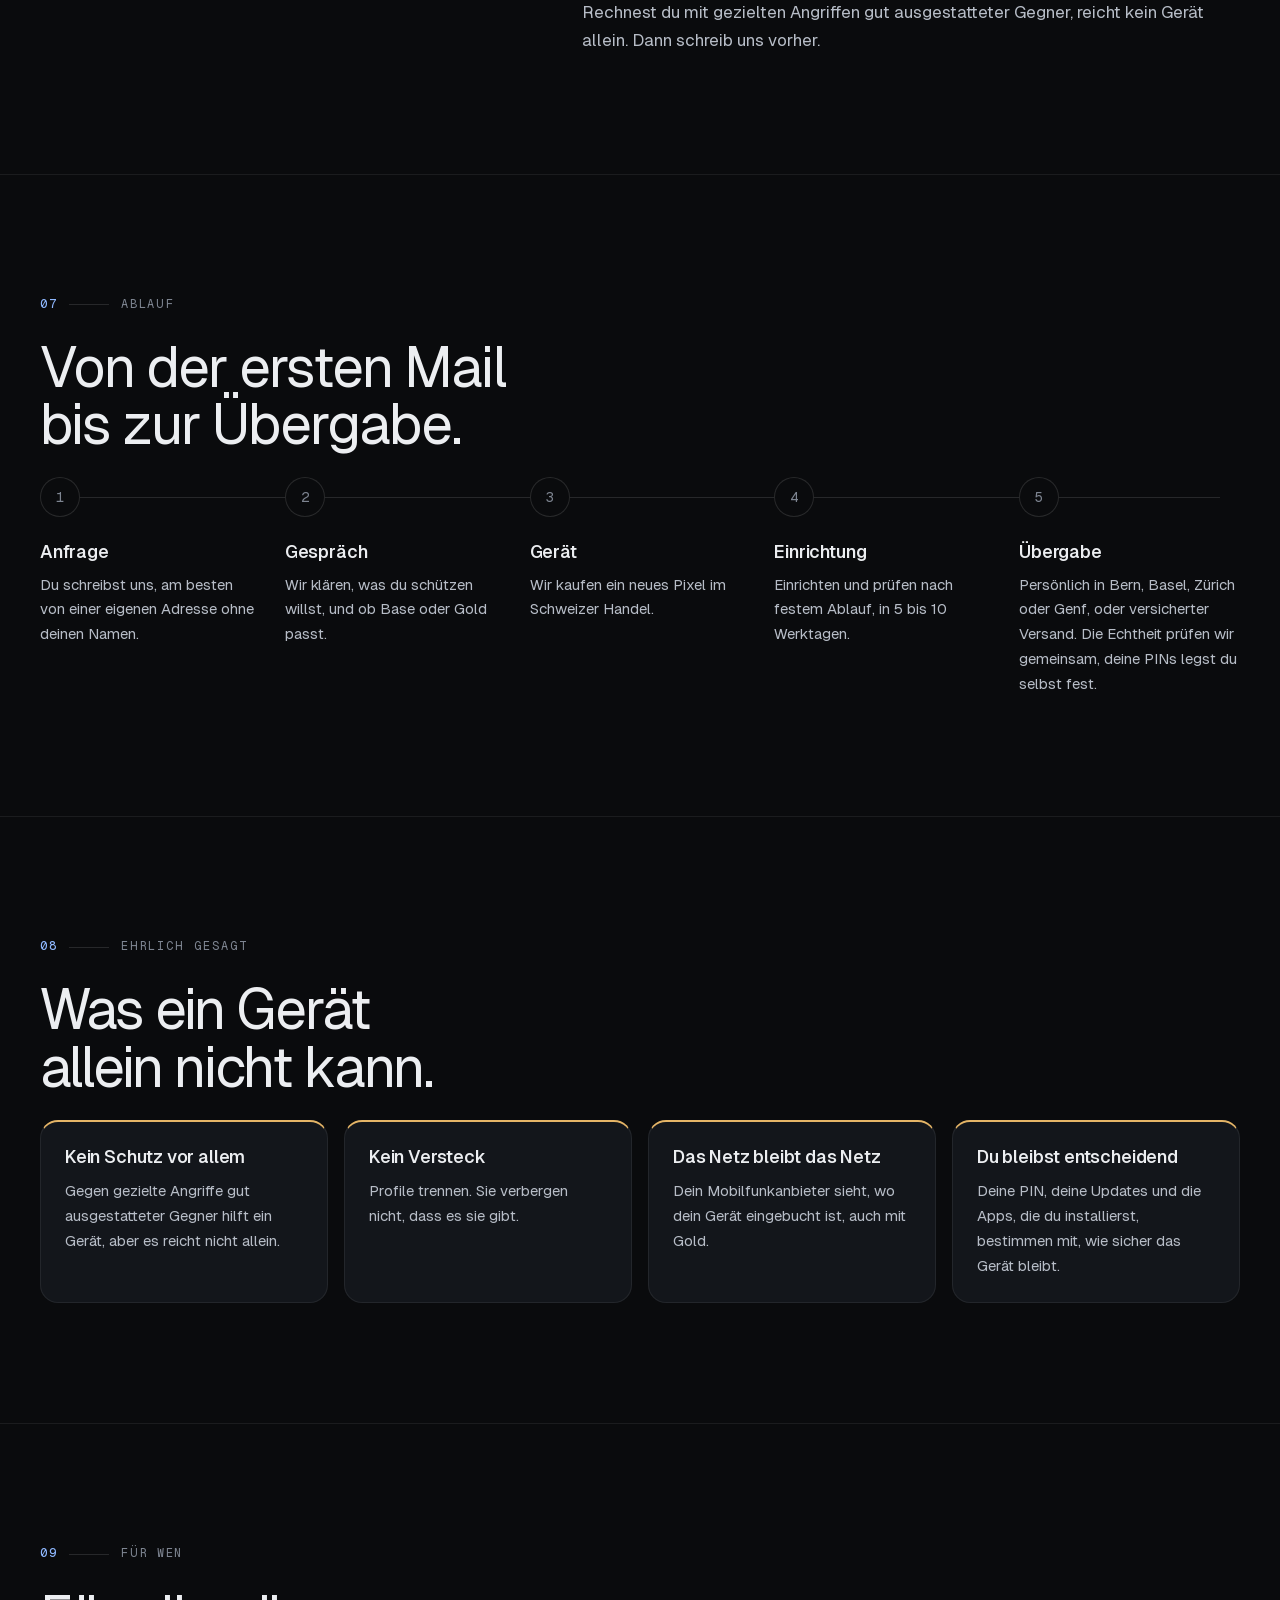
==== commit e16a87ec: "Hosting-Hinweis: GitHub/USA nur noch in der Datenschutzerklärung, mit offizieller Adresse Banner und" ====
--- a/index.html
+++ b/index.html
@@ -325,7 +325,7 @@
     </nav>
     <p class="foot-provider">Anbieter: OPSEK Community Schweiz · <a class="linkbtn" href="#kontakt" data-contact="general">kontakt@opsek.ch</a></p>
     <p>Google und Pixel sind Marken von Google LLC. Android ist eine Marke von Google LLC. iPhone ist eine Marke von Apple Inc. iOS ist eine Marke von Cisco und wird von Apple unter Lizenz verwendet. Die Namen dienen nur dem Vergleich. GrapheneOS ist ein eigenständiges Open-Source-Projekt. OpSek ist weder mit Google noch mit dem GrapheneOS-Projekt verbunden und wird von keinem der beiden autorisiert, unterstützt oder empfohlen. Wir arbeiten nicht mit ihnen zusammen. Unsere Geräte nutzen ihre frei verfügbare, quelloffene Software, die wir nach eigenen Grundsätzen für Datensparsamkeit und operative Sicherheit (OPSEC) einrichten.</p>
-    <p>Diese Seite setzt selbst keine Cookies und keine Tracker ein und bindet keine Dienste von Dritten ein. Sie wird über GitHub Pages (GitHub, Inc., USA) ausgeliefert. Dabei speichert GitHub aus Sicherheitsgründen die IP-Adresse der Besucher. Ein Wechsel zu einem Hosting in der Schweiz ist geplant. Details stehen in der Datenschutzerklärung.</p>
+    <p>Diese Seite setzt selbst keine Cookies und keine Tracker ein und bindet keine Dienste von Dritten ein. Beim Aufruf speichert der Hosting-Anbieter aus Sicherheitsgründen die IP-Adresse. Details stehen in der Datenschutzerklärung.</p>
     <p class="meta"><span>Stand Oktober 2026</span><span>Bern · Basel · Zürich · Genf</span><span class="lang" role="group" aria-label="Sprache"><b aria-current="true">DE</b><a href="en/" hreflang="en" lang="en">EN</a></span></p>
   </div>
 </footer>
@@ -333,7 +333,7 @@
 <a class="totop" href="#top" aria-label="Nach oben"><svg viewBox="0 0 24 24" aria-hidden="true"><path d="M12 19V5M6 11l6-6 6 6"/></svg></a>
 
 <div class="consent" id="hinweis" role="region" aria-label="Datenschutz in Kürze" hidden>
-  <p><b>Datenschutz in Kürze.</b> Diese Seite setzt keine Cookies und keine Tracker ein. Sie wird über GitHub Pages in den USA ausgeliefert, dabei speichert GitHub aus Sicherheitsgründen deine IP-Adresse. Ein Wechsel zu Schweizer Hosting ist geplant. Dein Browser merkt sich nur, dass du diesen Hinweis gelesen hast.</p>
+  <p><b>Datenschutz in Kürze.</b> Diese Seite setzt keine Cookies und keine Tracker ein. Beim Aufruf speichert der Hosting-Anbieter aus Sicherheitsgründen Ihre IP-Adresse, mehr dazu in der Datenschutzerklärung. Ihr Browser merkt sich nur, dass Sie diesen Hinweis gelesen haben.</p>
   <div class="consent-act">
     <a class="consent-more" href="datenschutz.html">Datenschutzerklärung</a>
     <button class="btn btn-sm" type="button" data-consent-ok>Verstanden</button>
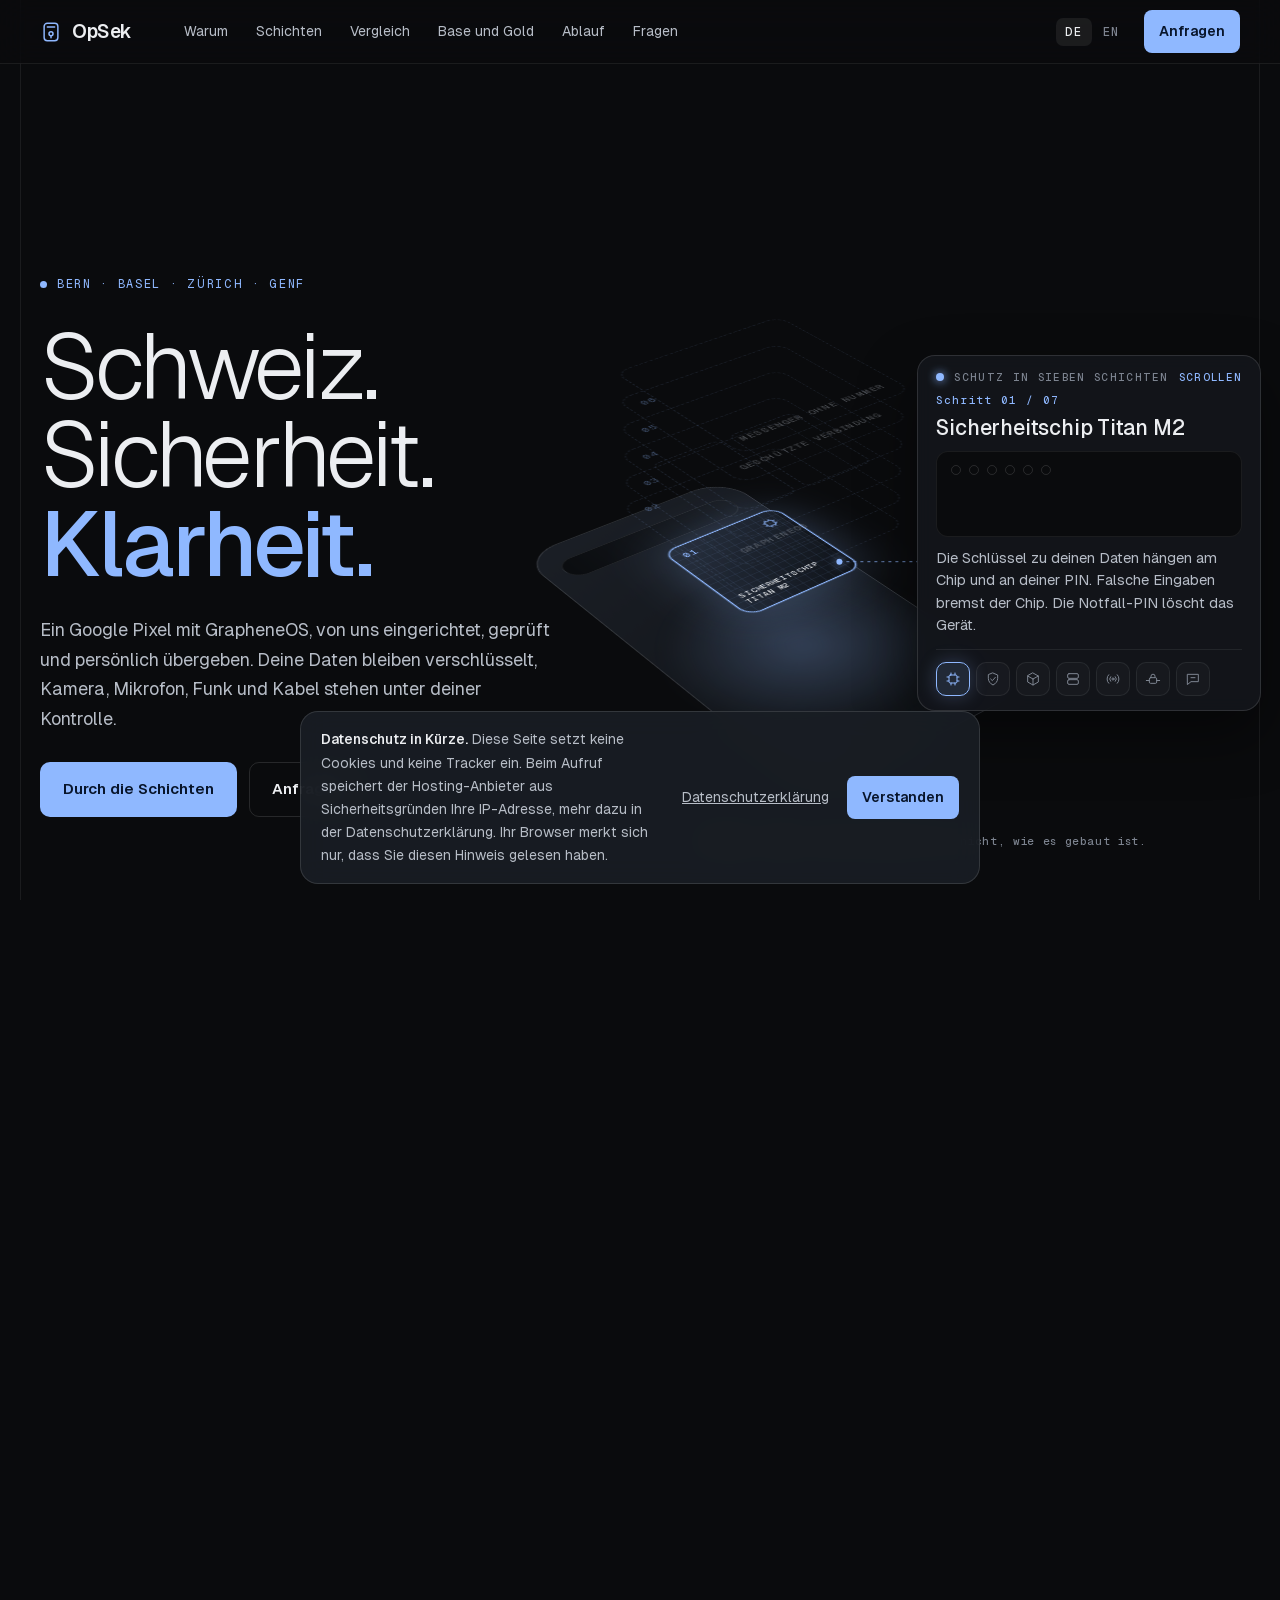
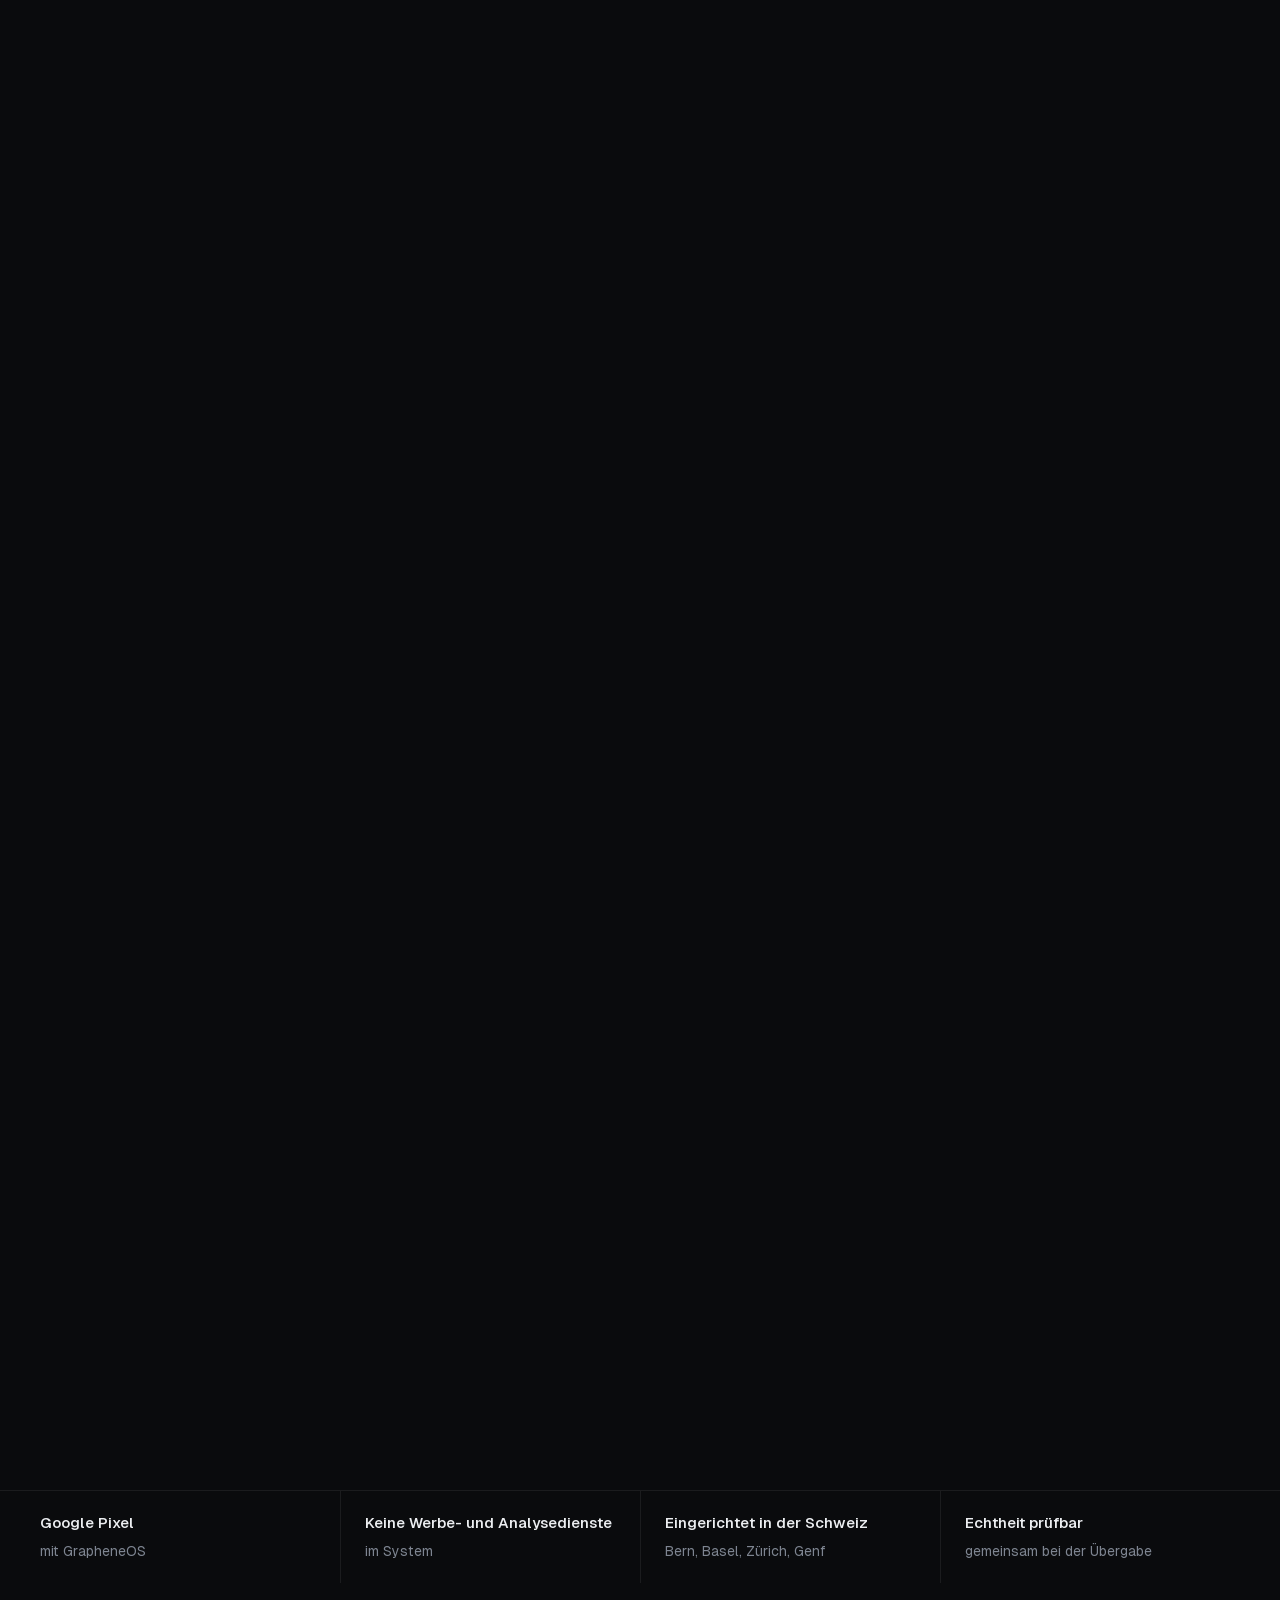
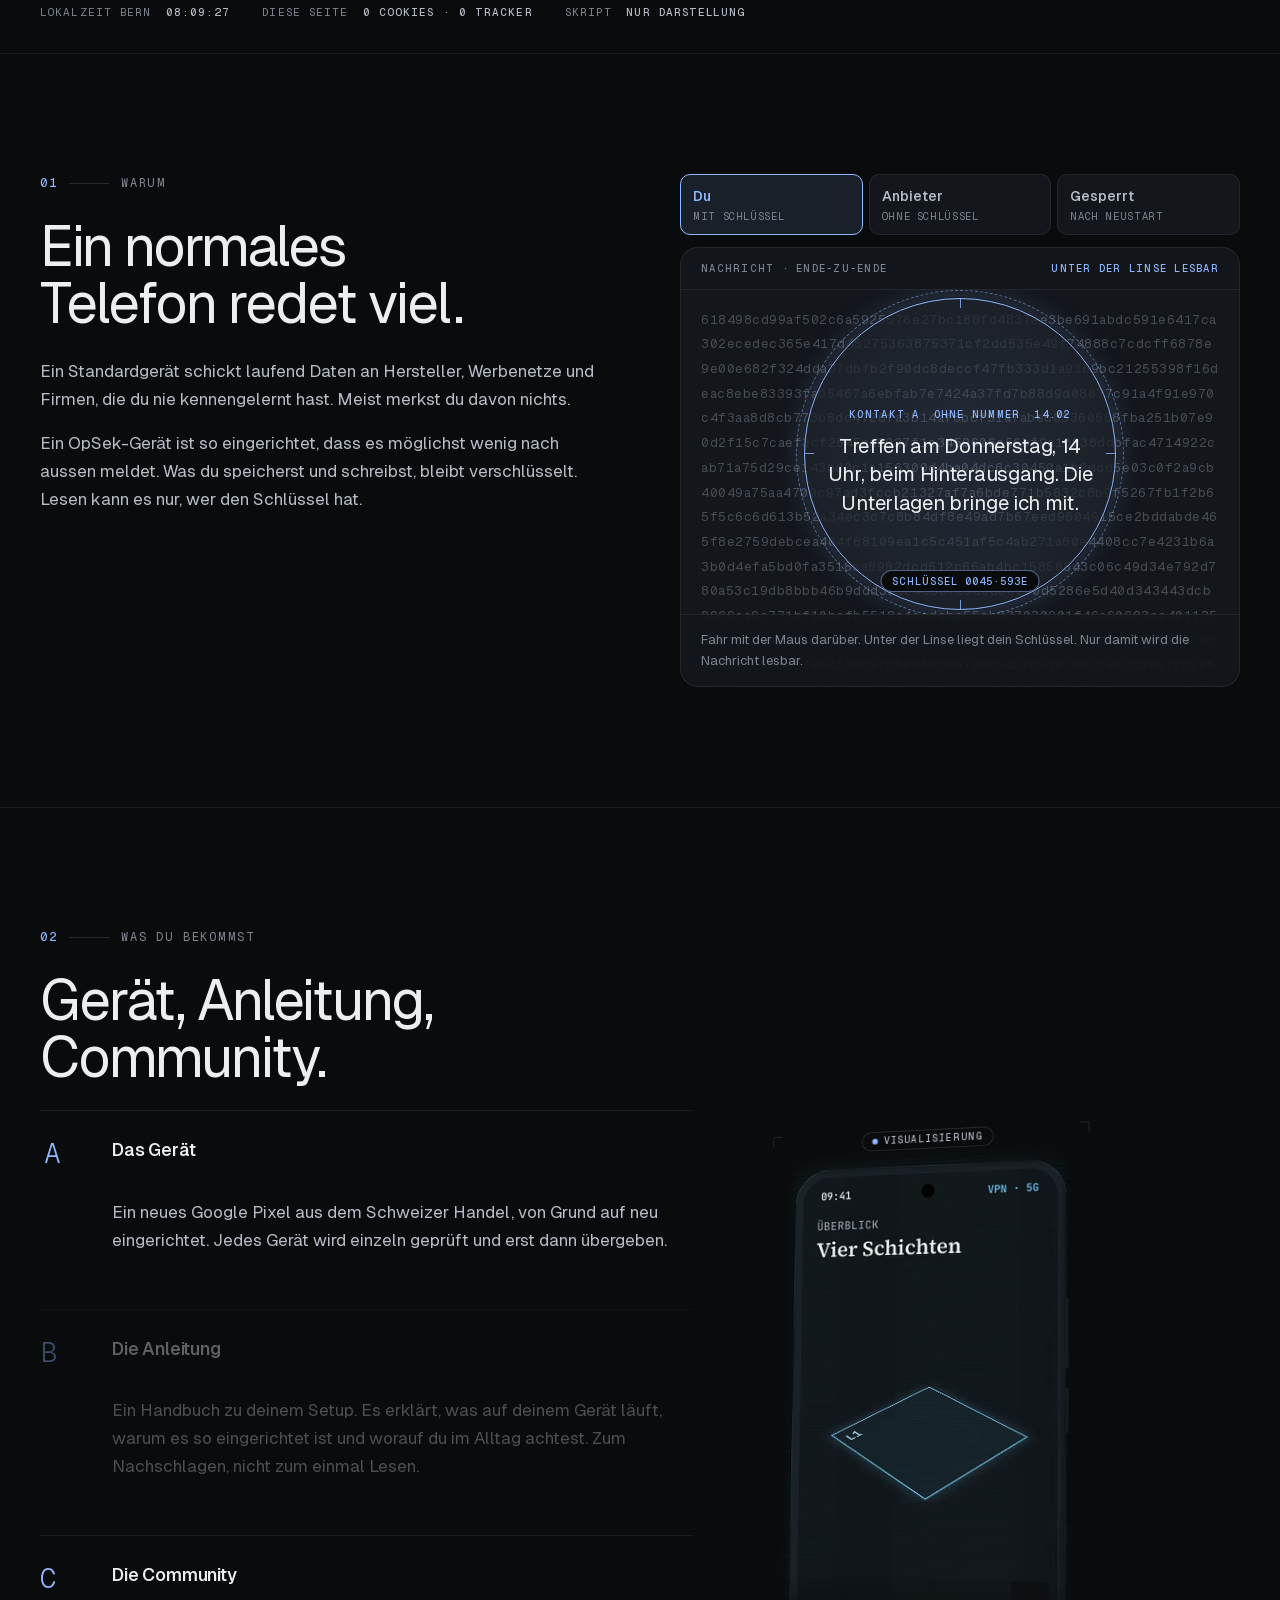
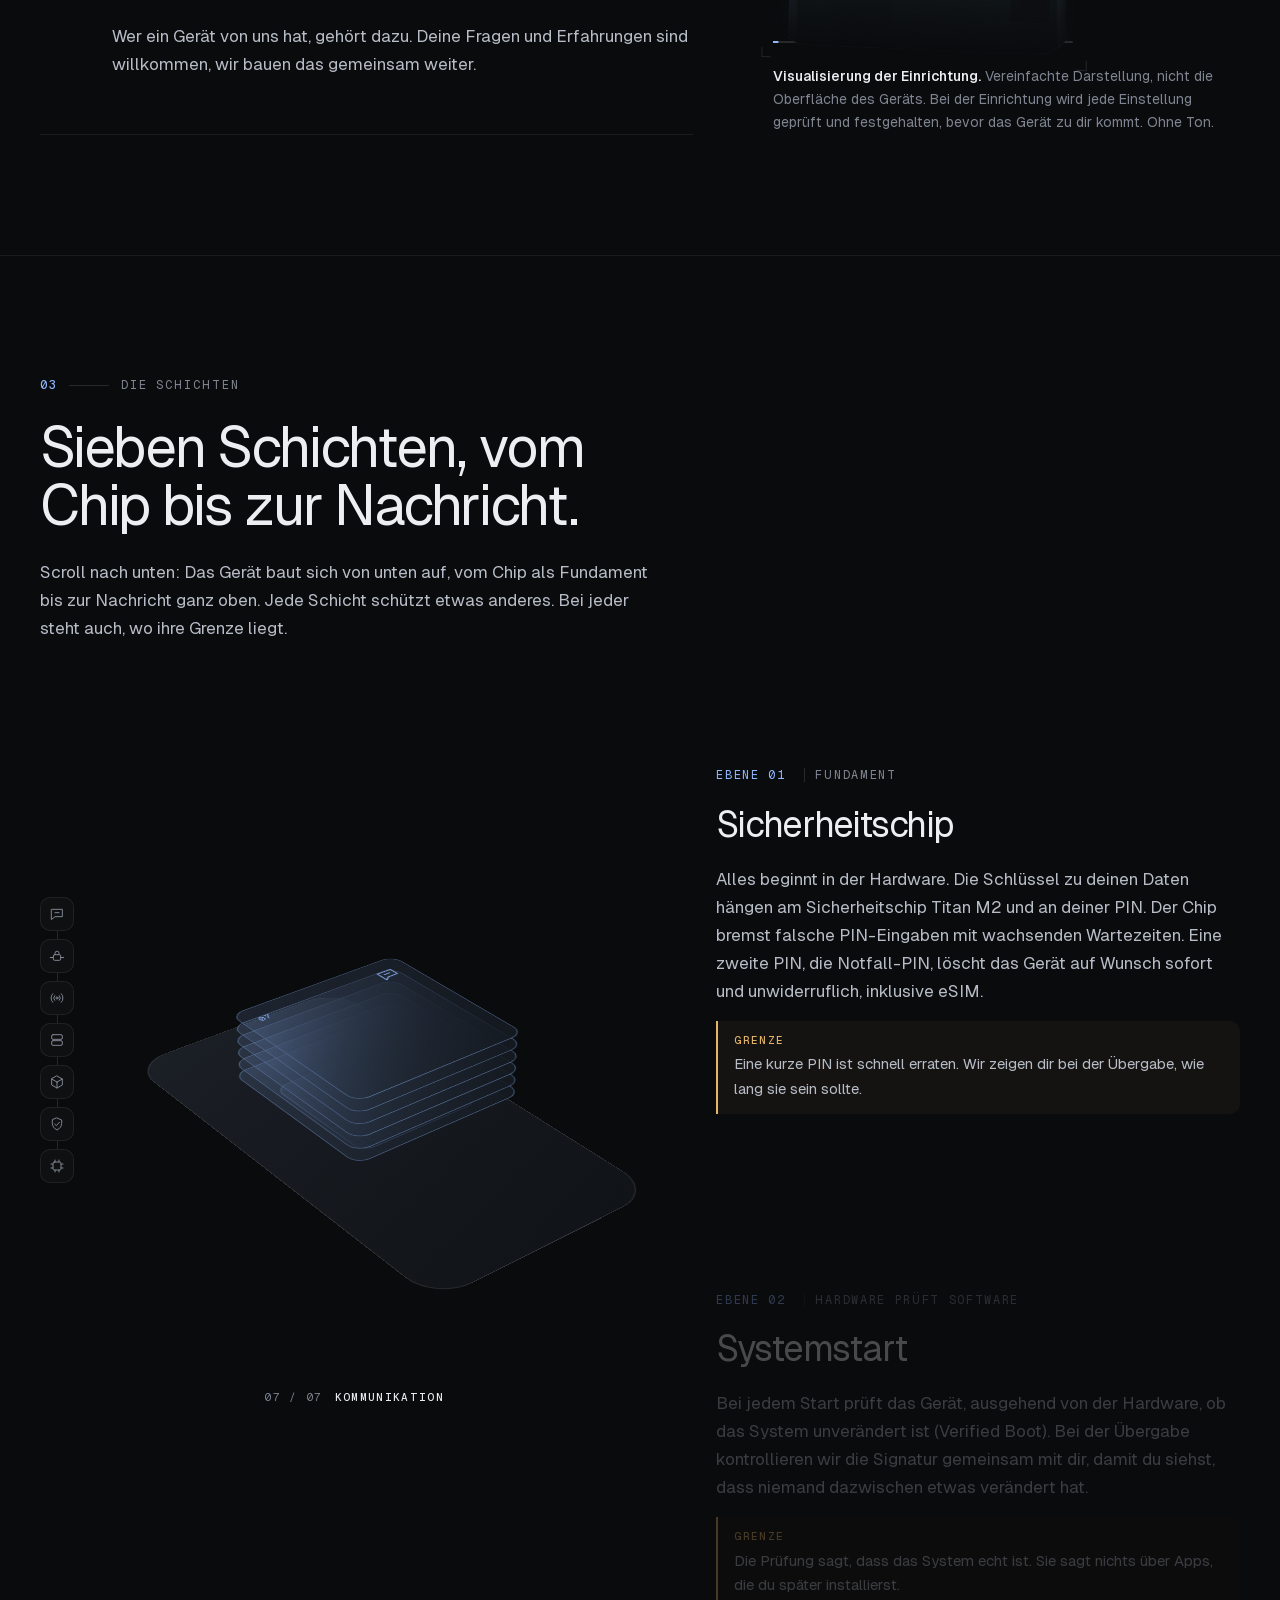
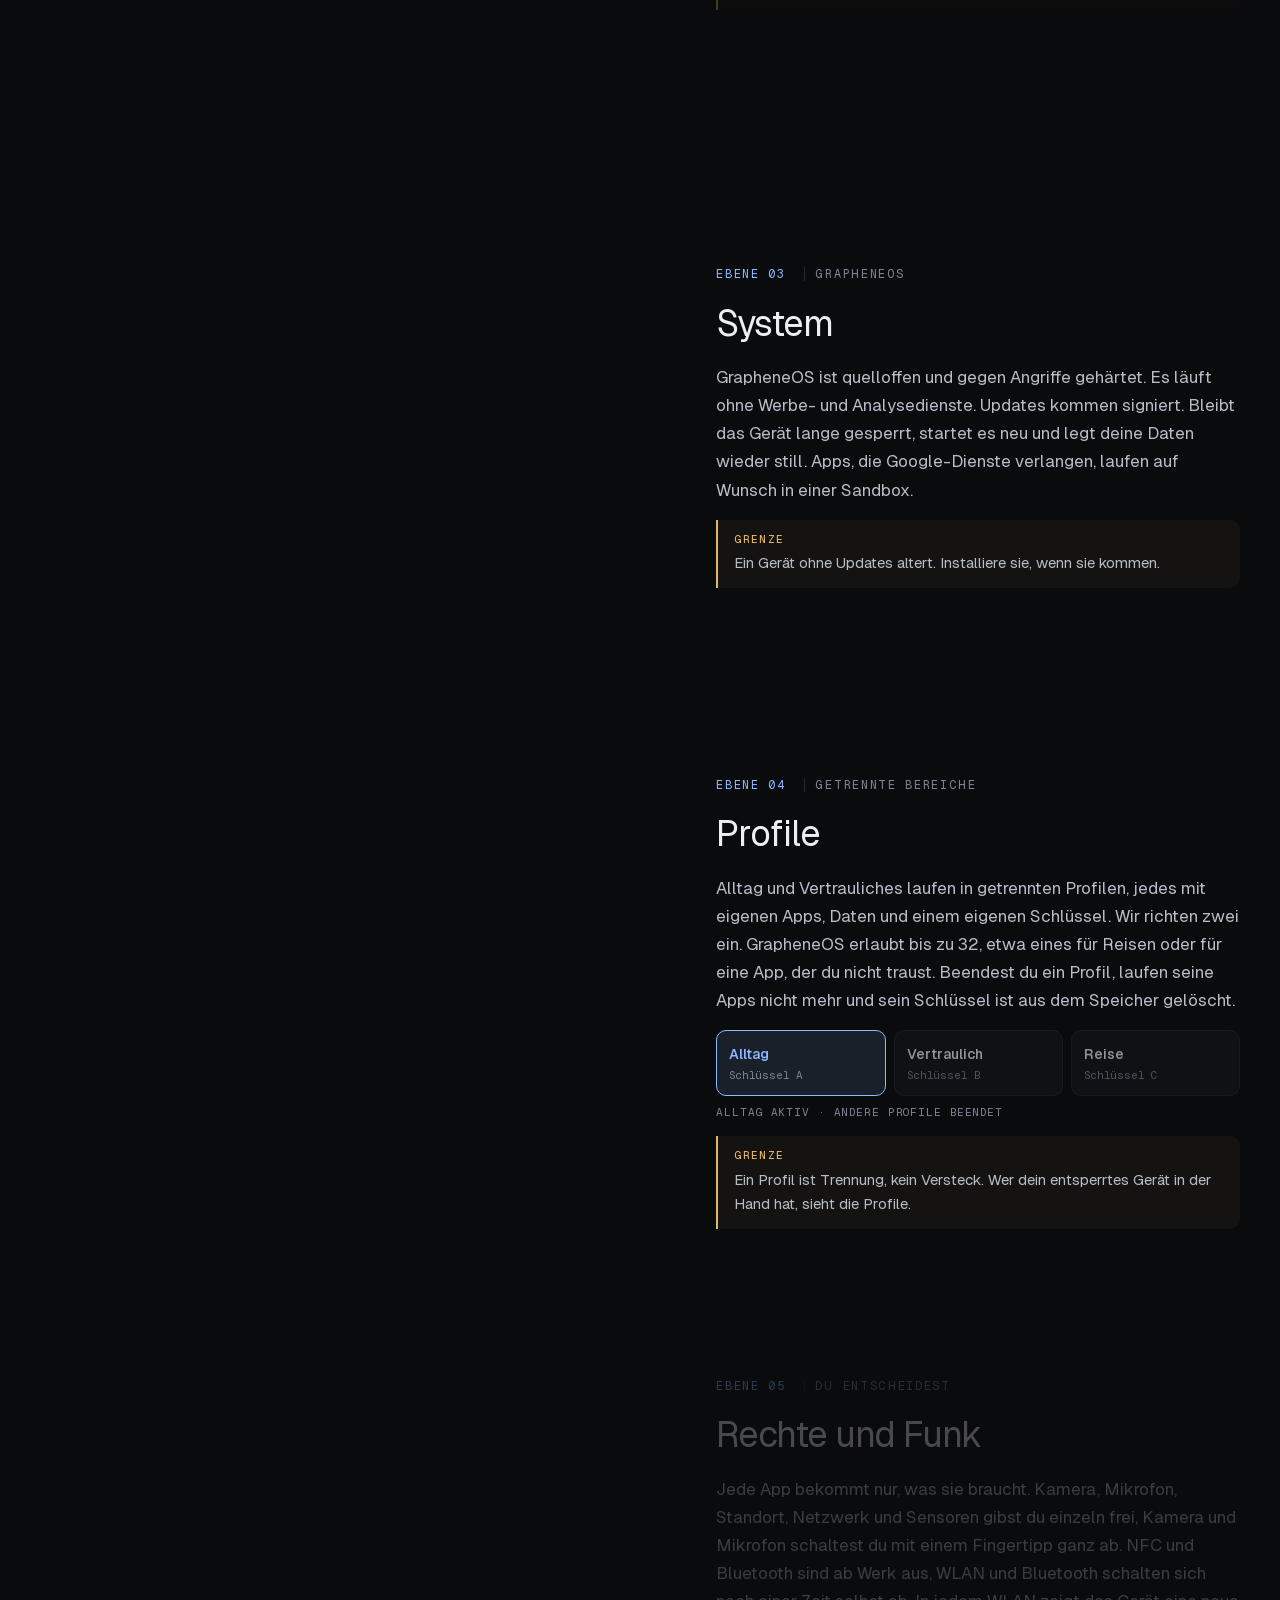
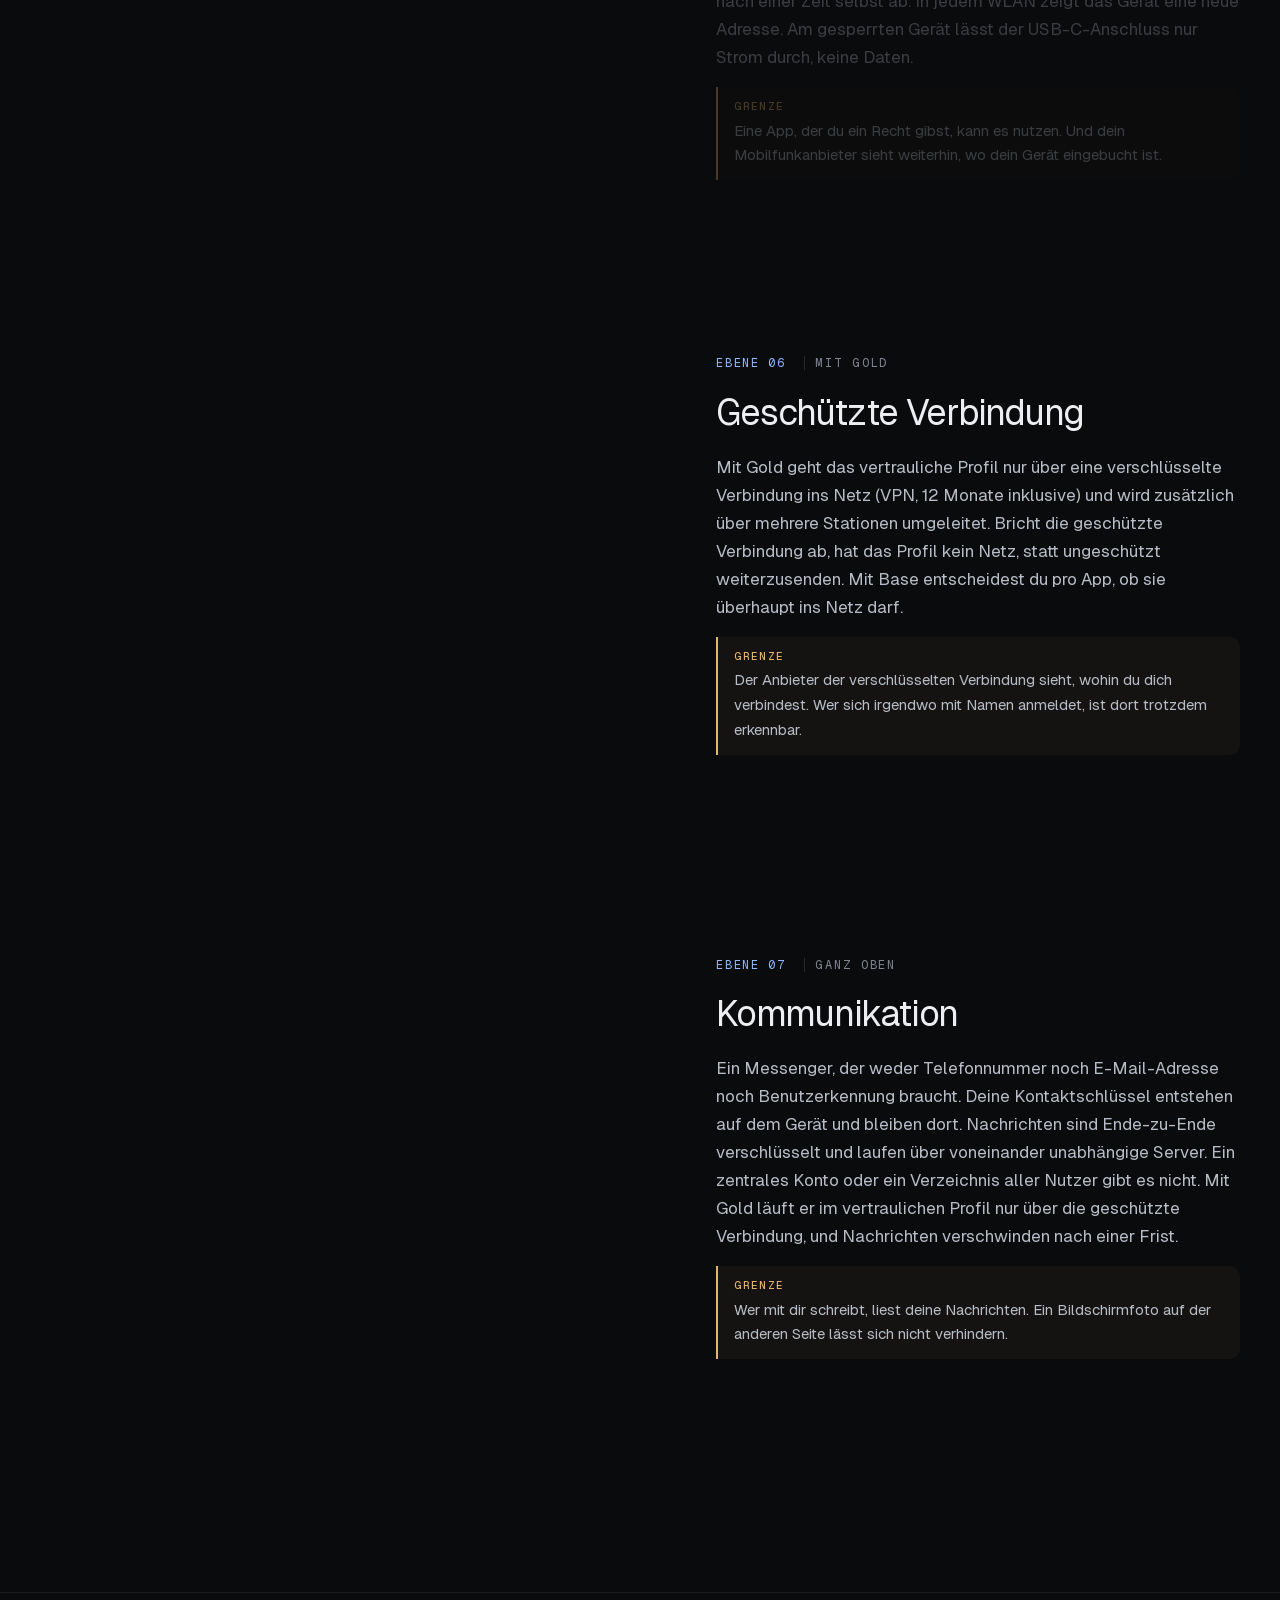
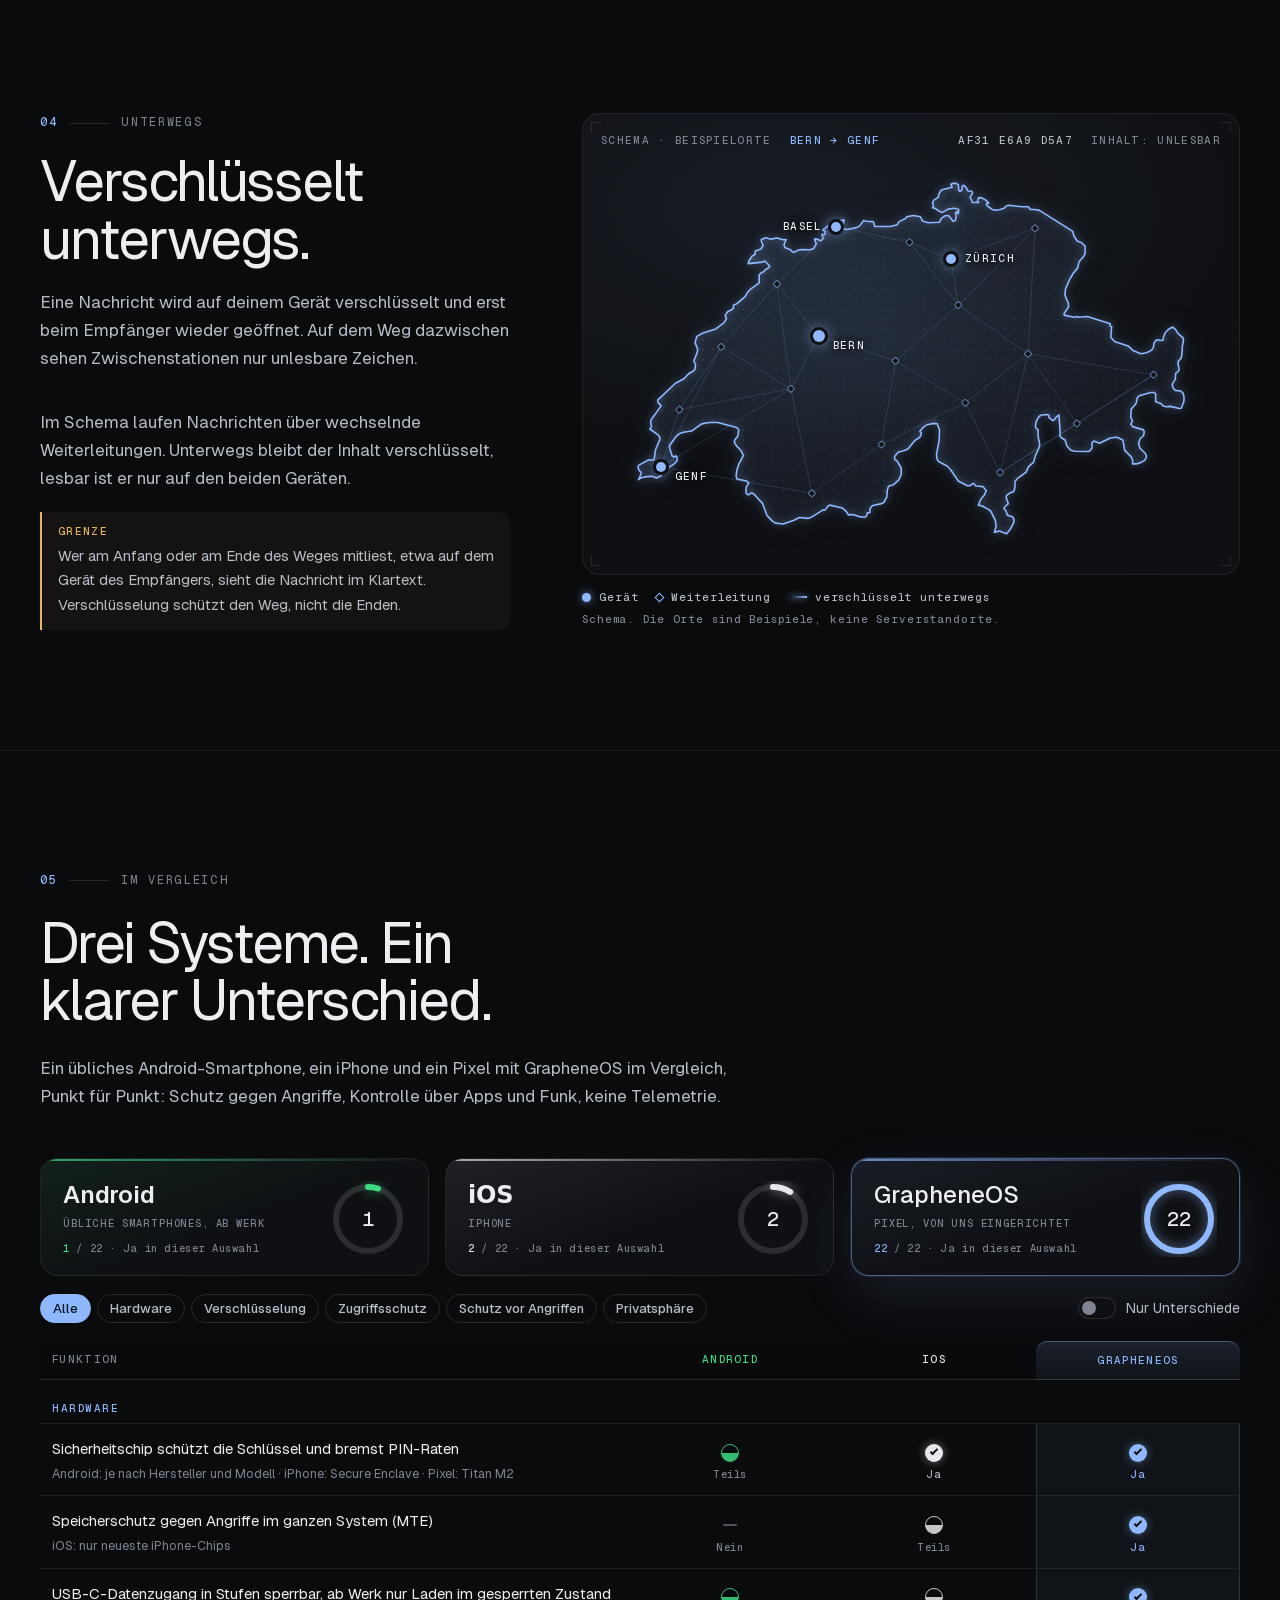
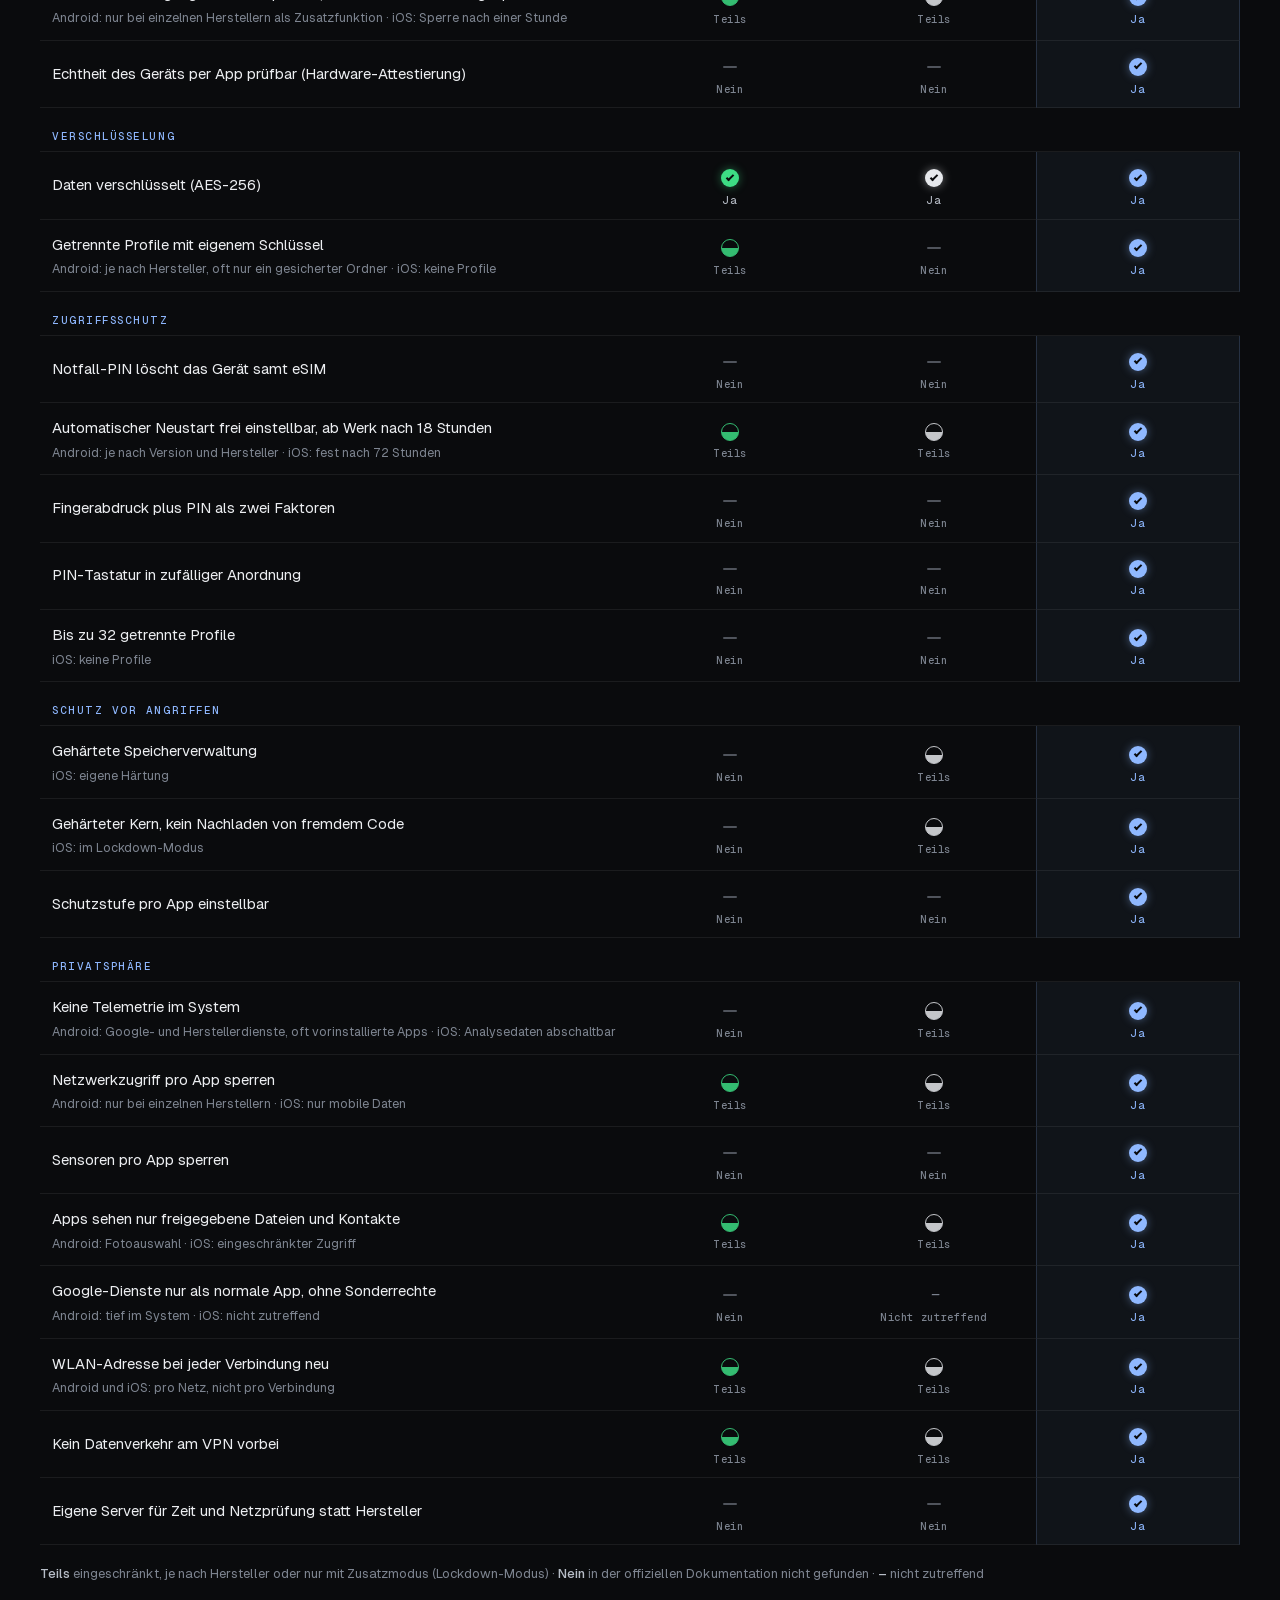
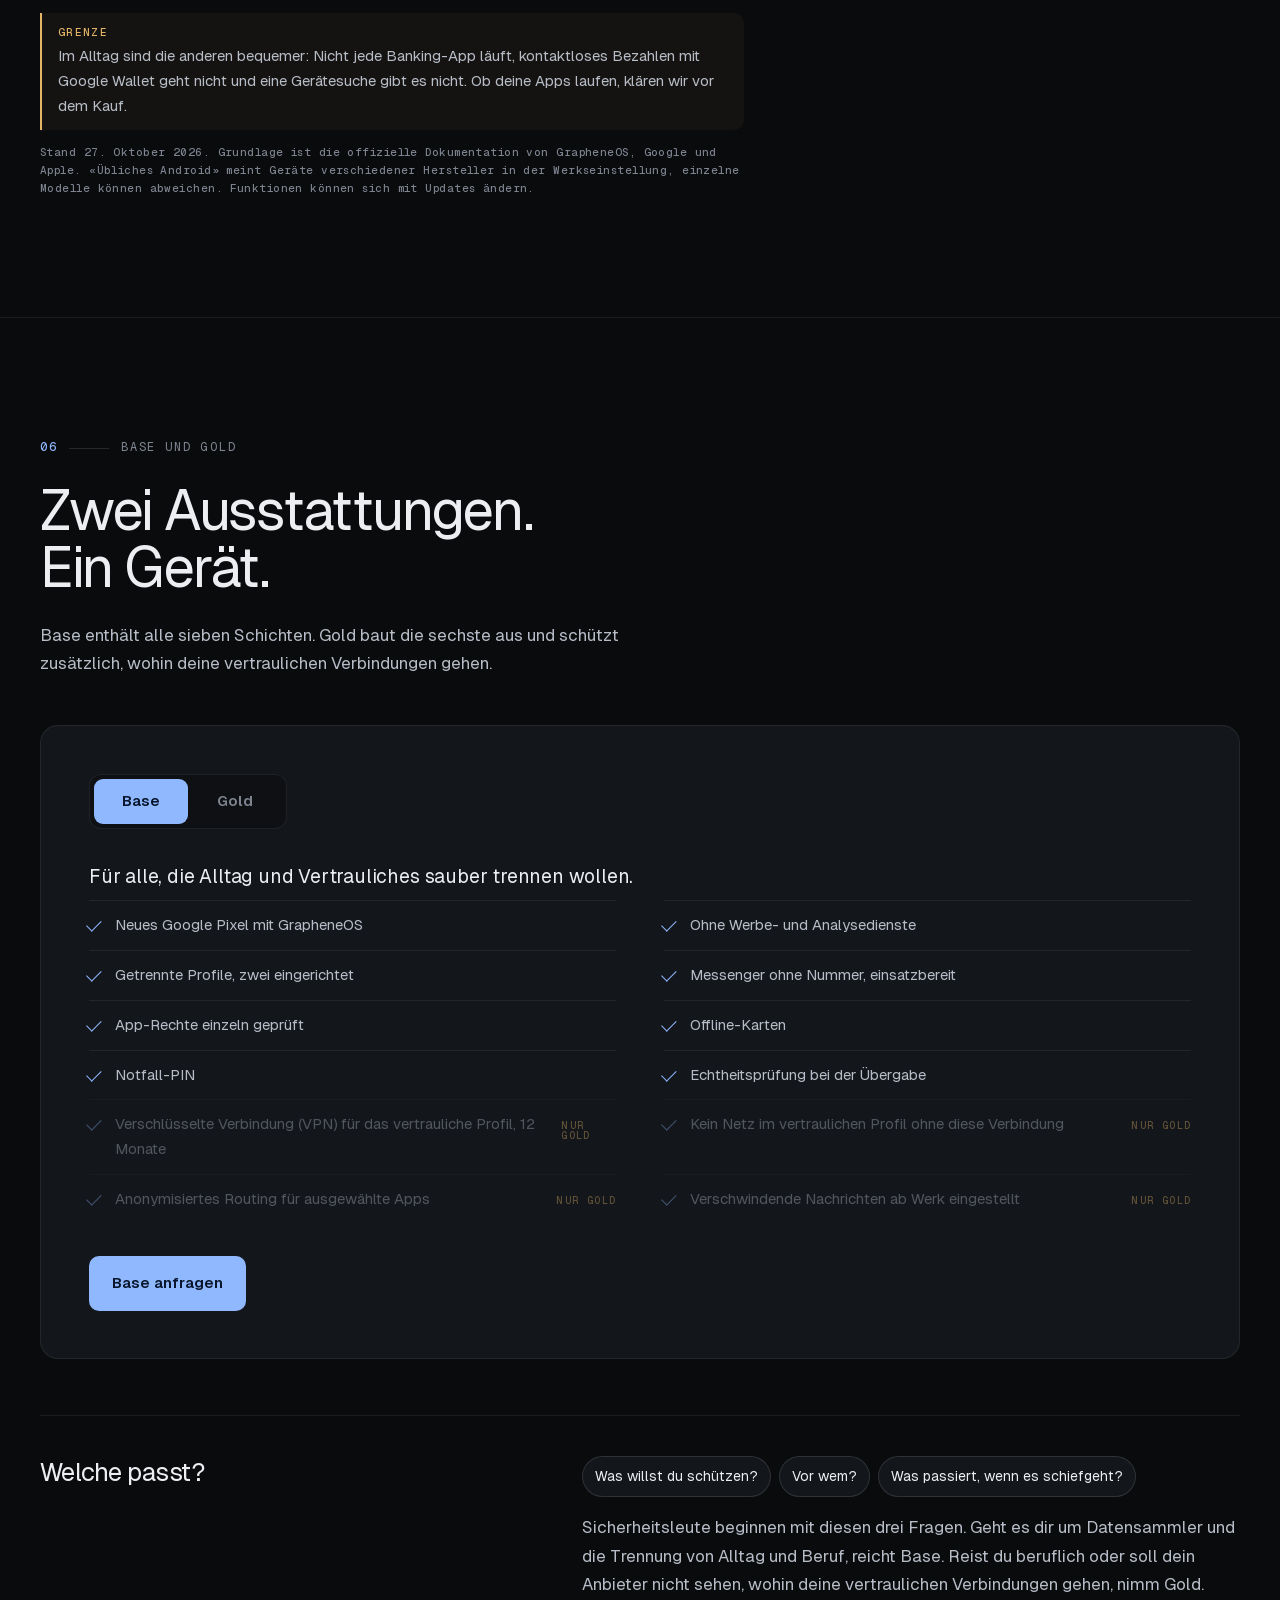
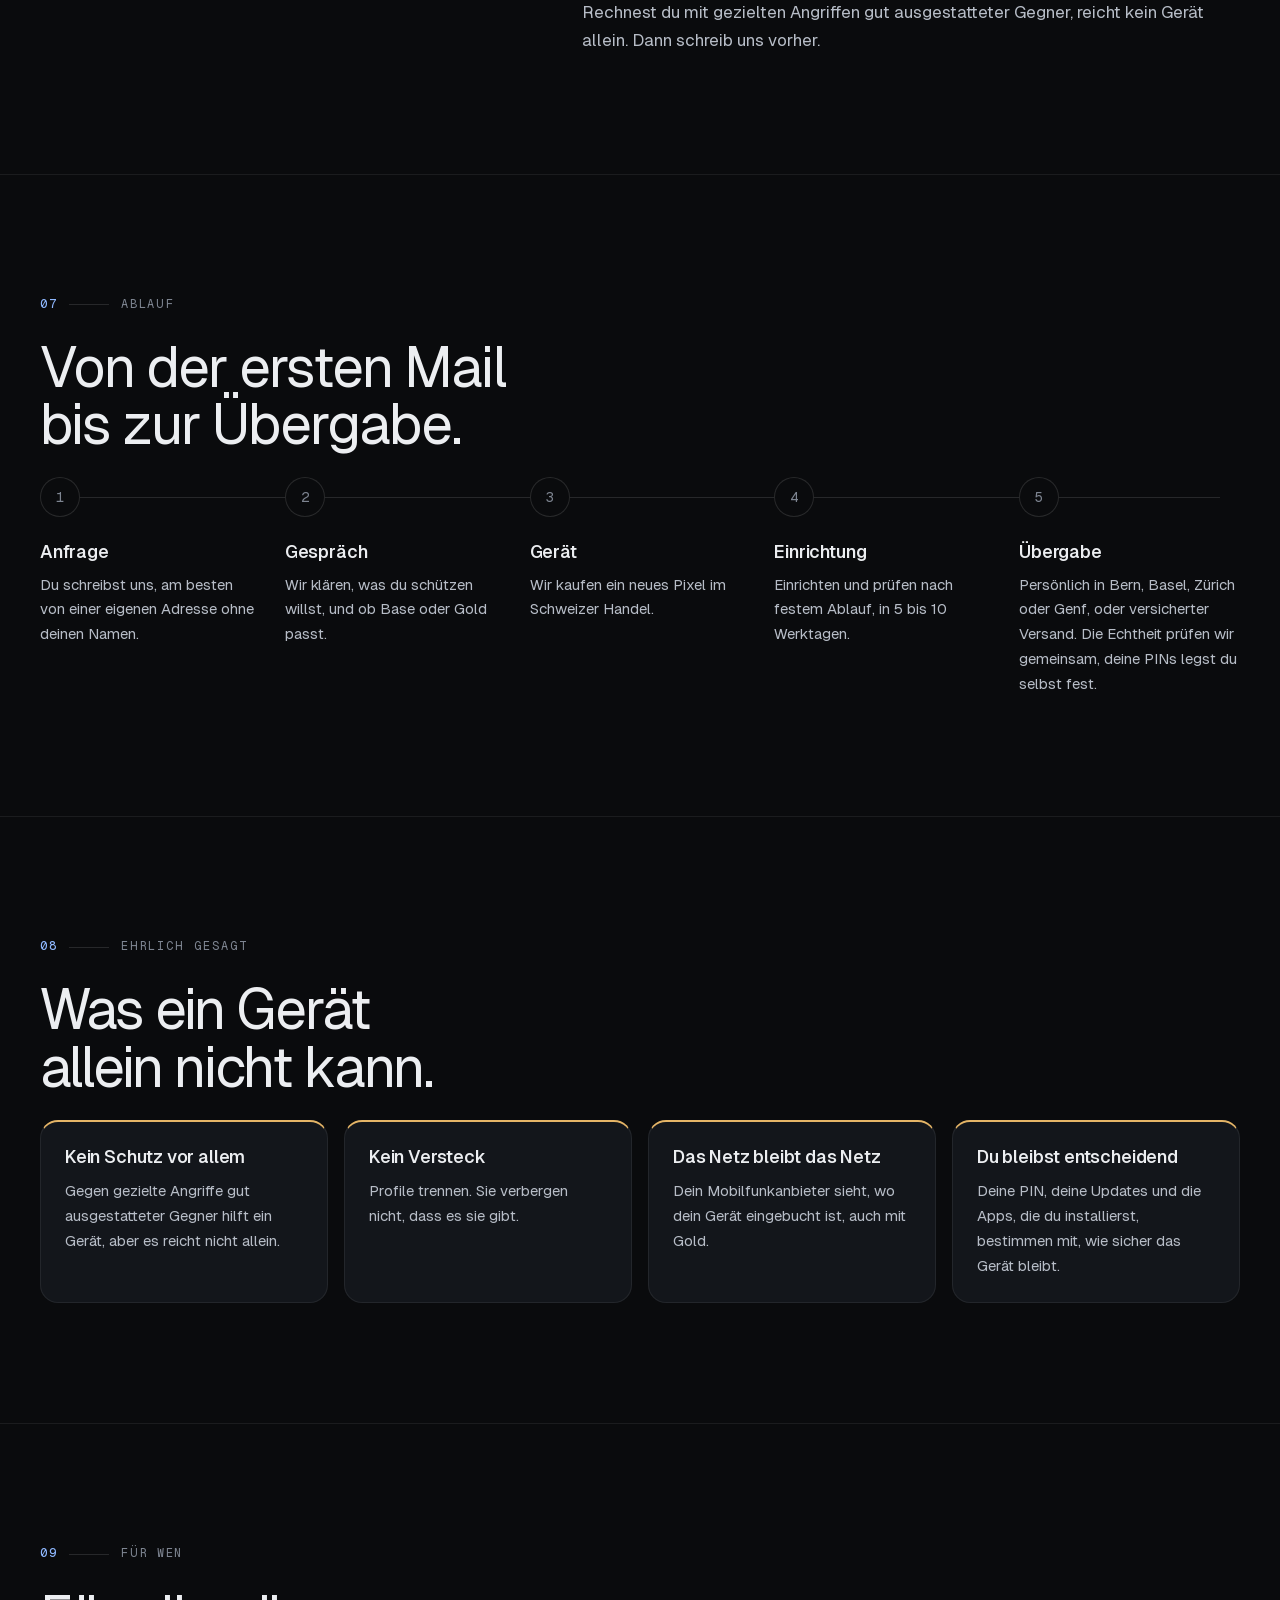
==== commit 75008245: "Footer verlinkt Datenschutzerklärung, Hinweis auf geplantes Schweizer Hosting entfernt Co-Authored-B" ====
--- a/index.html
+++ b/index.html
@@ -325,7 +325,7 @@
     </nav>
     <p class="foot-provider">Anbieter: OPSEK Community Schweiz · <a class="linkbtn" href="#kontakt" data-contact="general">kontakt@opsek.ch</a></p>
     <p>Google und Pixel sind Marken von Google LLC. Android ist eine Marke von Google LLC. iPhone ist eine Marke von Apple Inc. iOS ist eine Marke von Cisco und wird von Apple unter Lizenz verwendet. Die Namen dienen nur dem Vergleich. GrapheneOS ist ein eigenständiges Open-Source-Projekt. OpSek ist weder mit Google noch mit dem GrapheneOS-Projekt verbunden und wird von keinem der beiden autorisiert, unterstützt oder empfohlen. Wir arbeiten nicht mit ihnen zusammen. Unsere Geräte nutzen ihre frei verfügbare, quelloffene Software, die wir nach eigenen Grundsätzen für Datensparsamkeit und operative Sicherheit (OPSEC) einrichten.</p>
-    <p>Diese Seite setzt selbst keine Cookies und keine Tracker ein und bindet keine Dienste von Dritten ein. Beim Aufruf speichert der Hosting-Anbieter aus Sicherheitsgründen die IP-Adresse. Details stehen in der Datenschutzerklärung.</p>
+    <p>Diese Seite setzt selbst keine Cookies und keine Tracker ein und bindet keine Dienste von Dritten ein. Beim Aufruf speichert der Hosting-Anbieter aus Sicherheitsgründen die IP-Adresse. Details stehen in der <a href="datenschutz.html">Datenschutzerklärung</a>.</p>
     <p class="meta"><span>Stand Oktober 2026</span><span>Bern · Basel · Zürich · Genf</span><span class="lang" role="group" aria-label="Sprache"><b aria-current="true">DE</b><a href="en/" hreflang="en" lang="en">EN</a></span></p>
   </div>
 </footer>
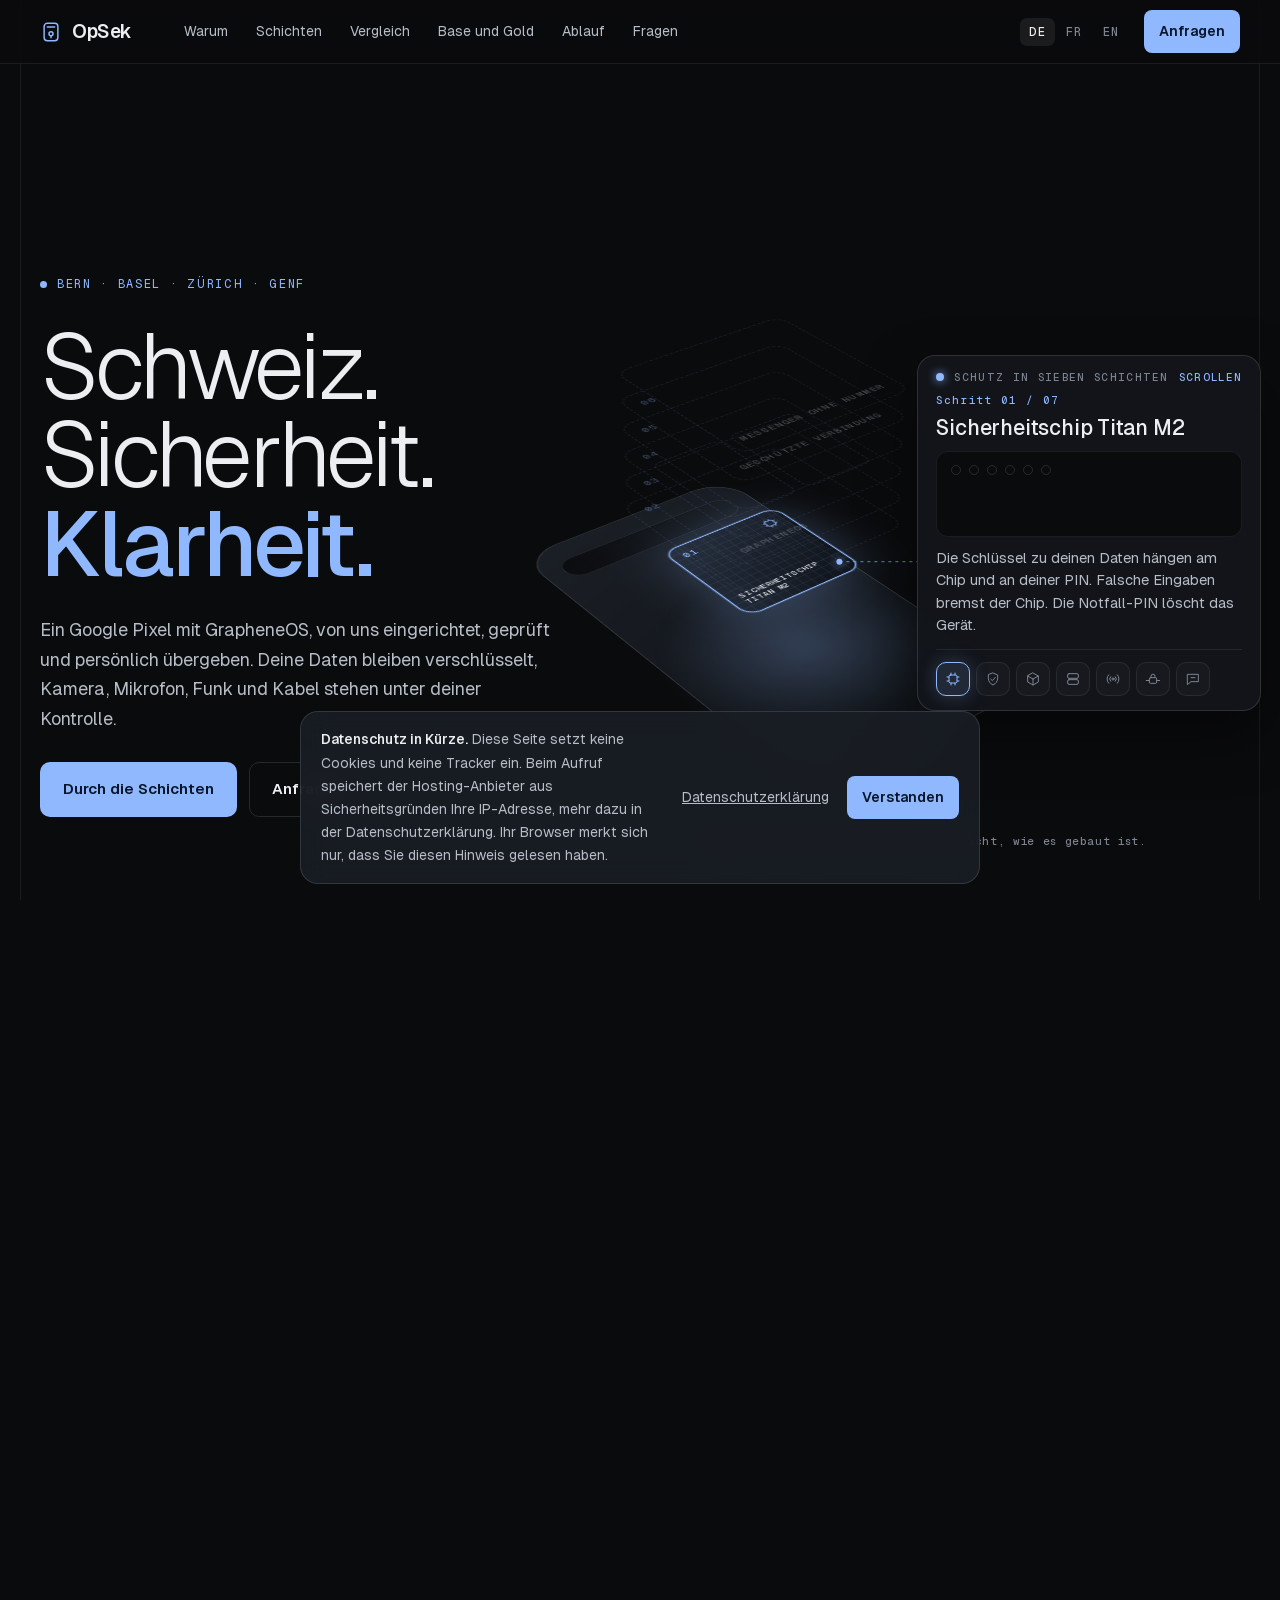
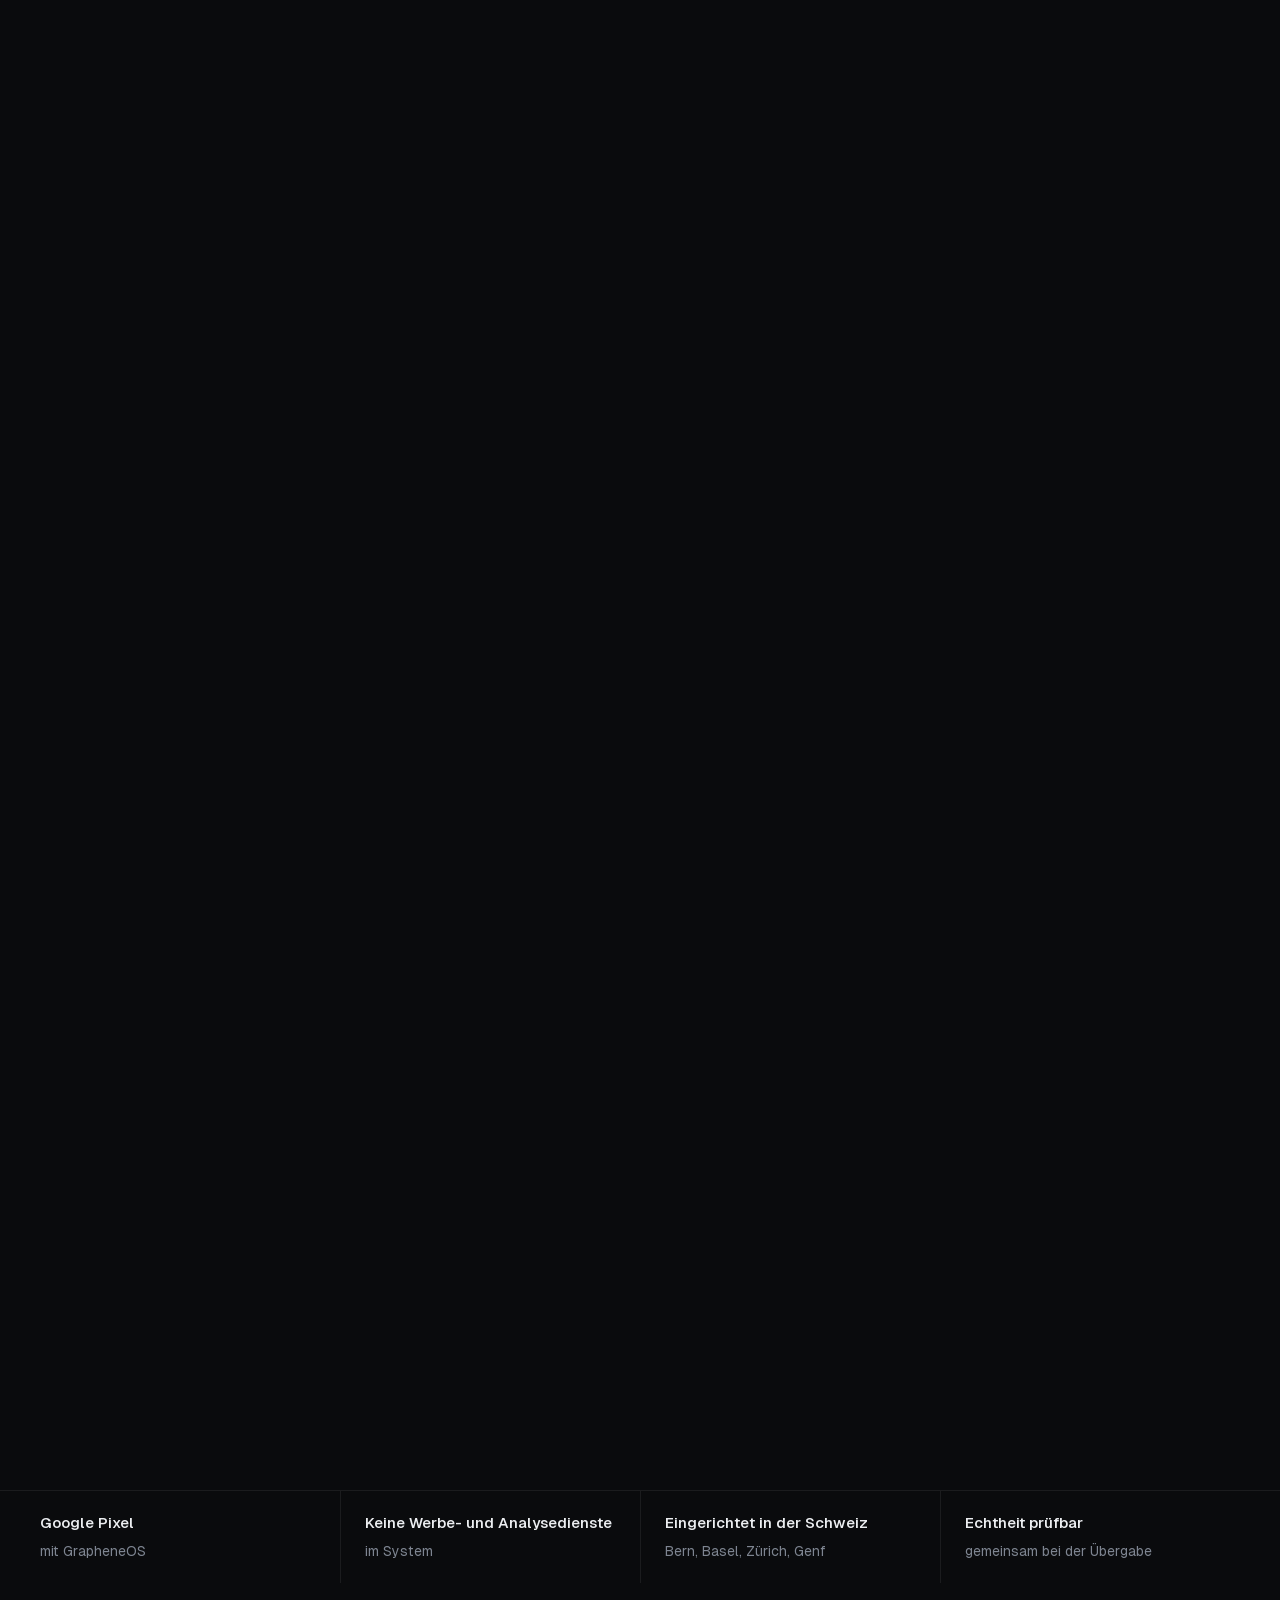
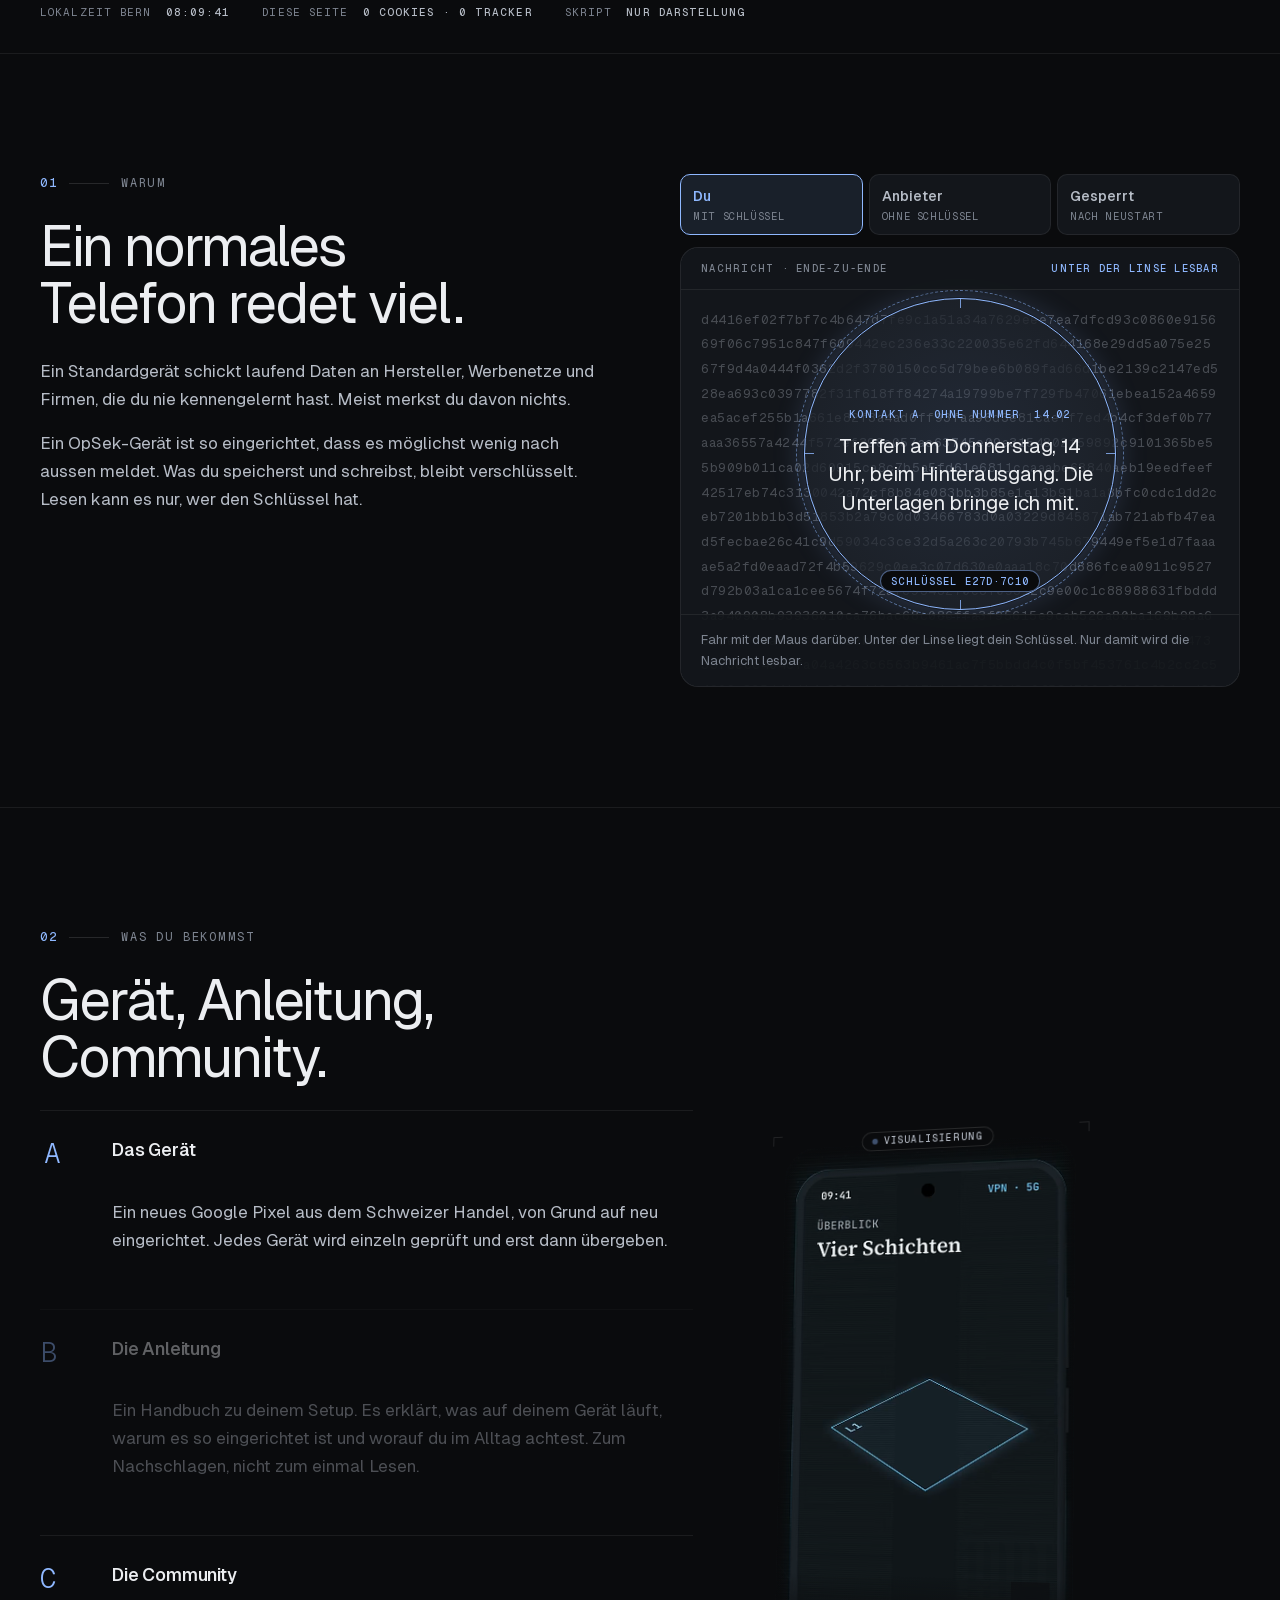
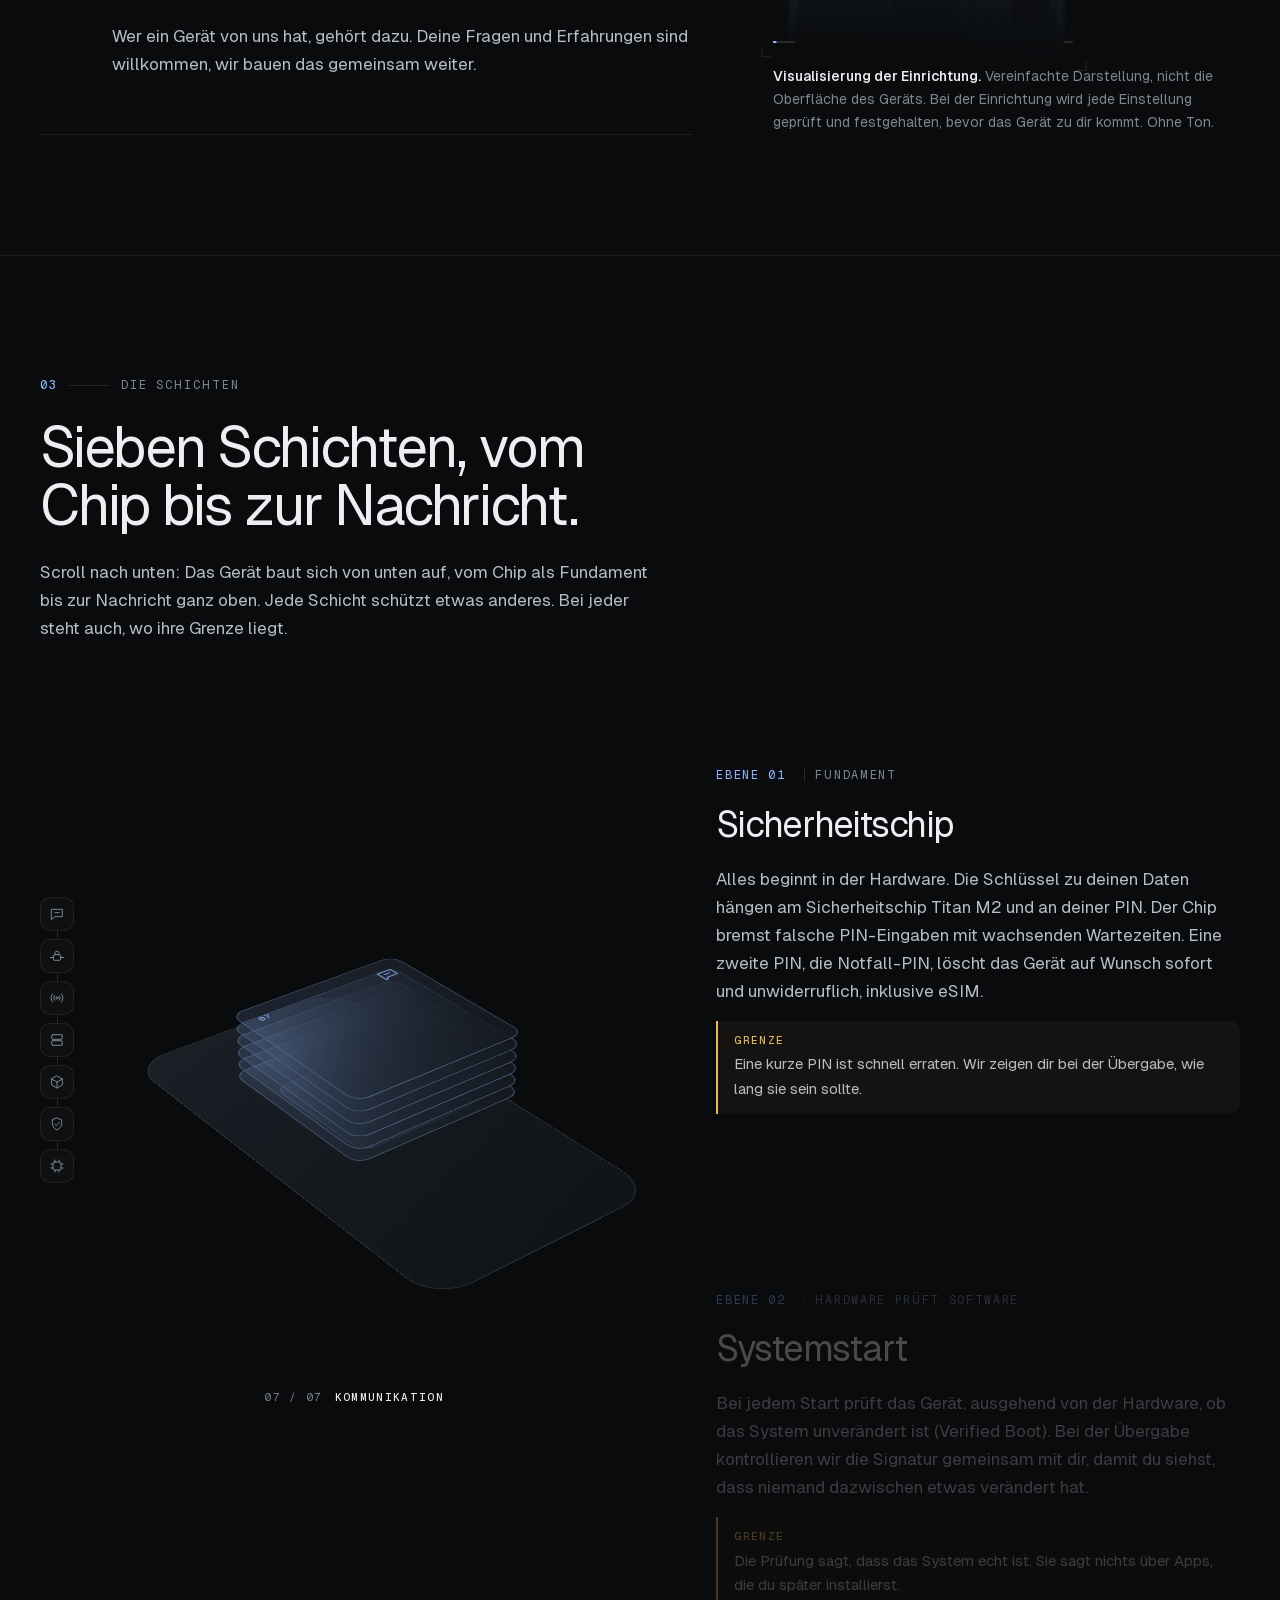
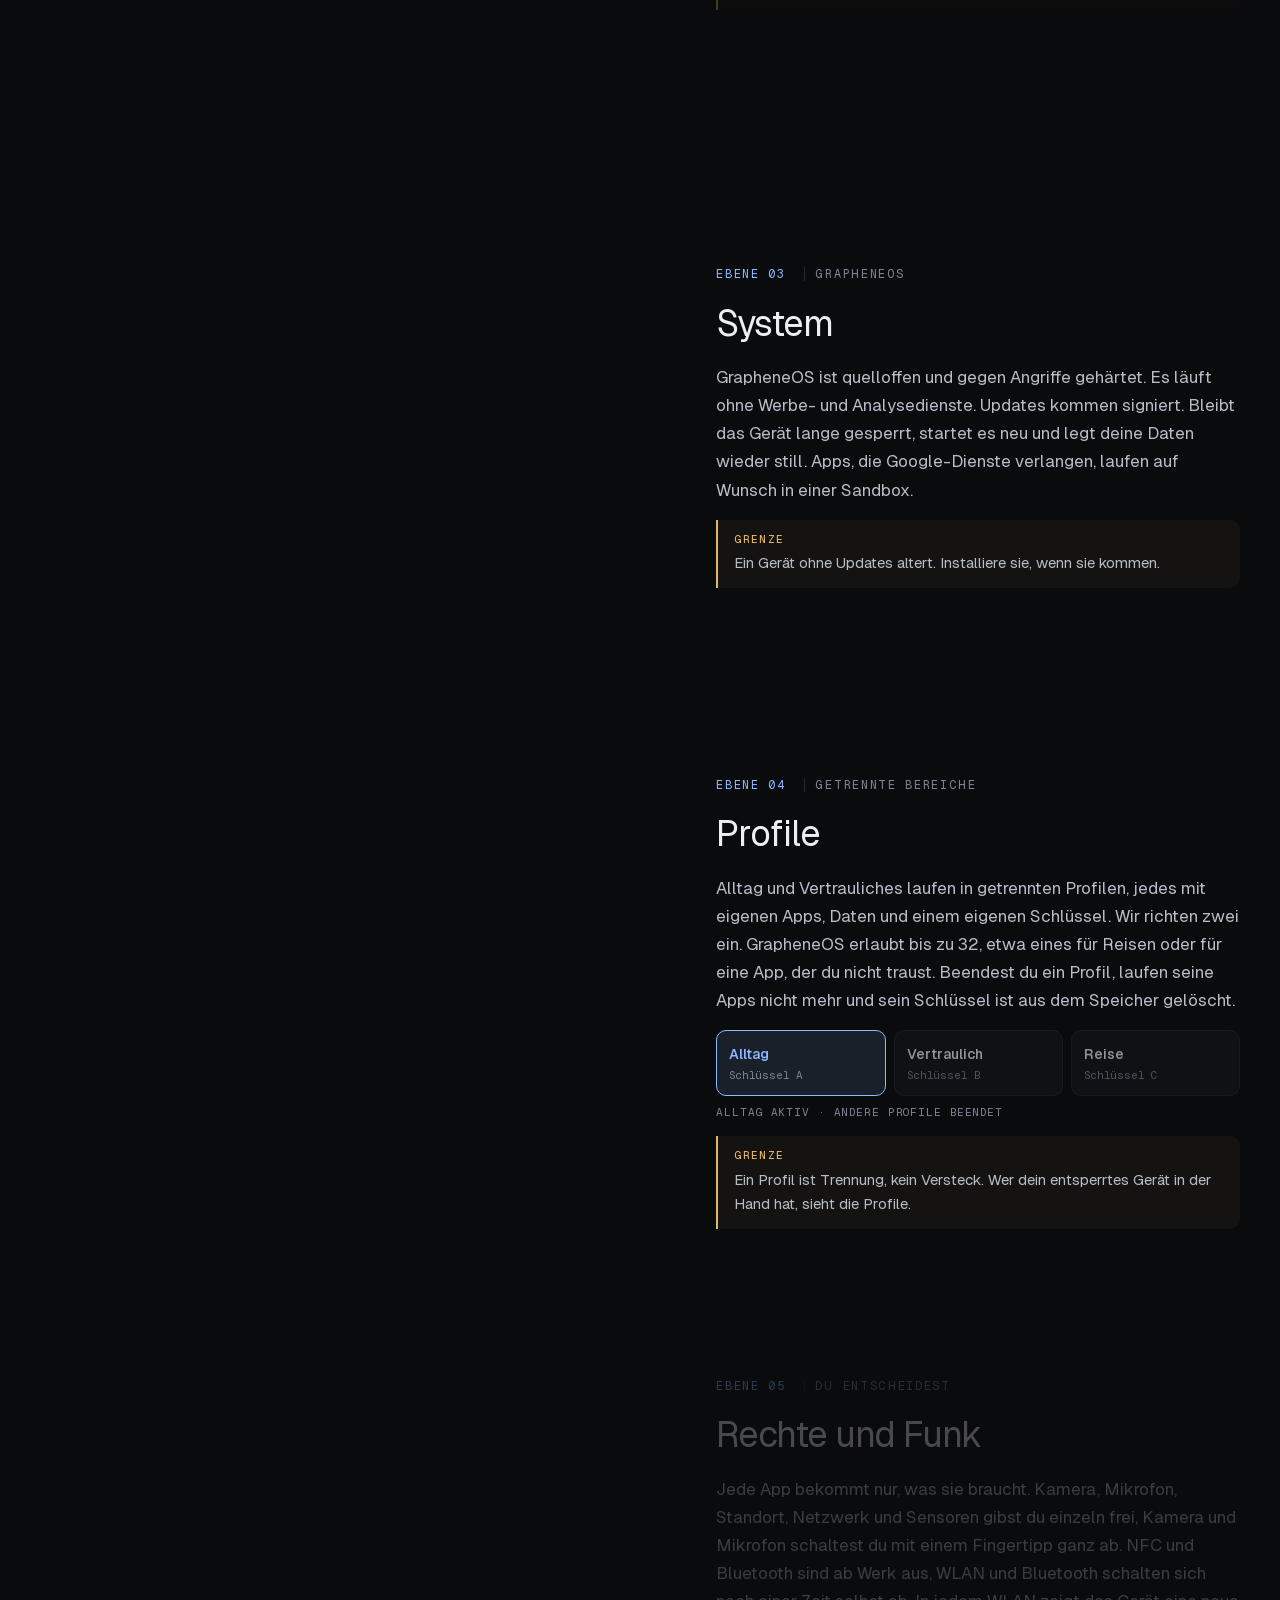
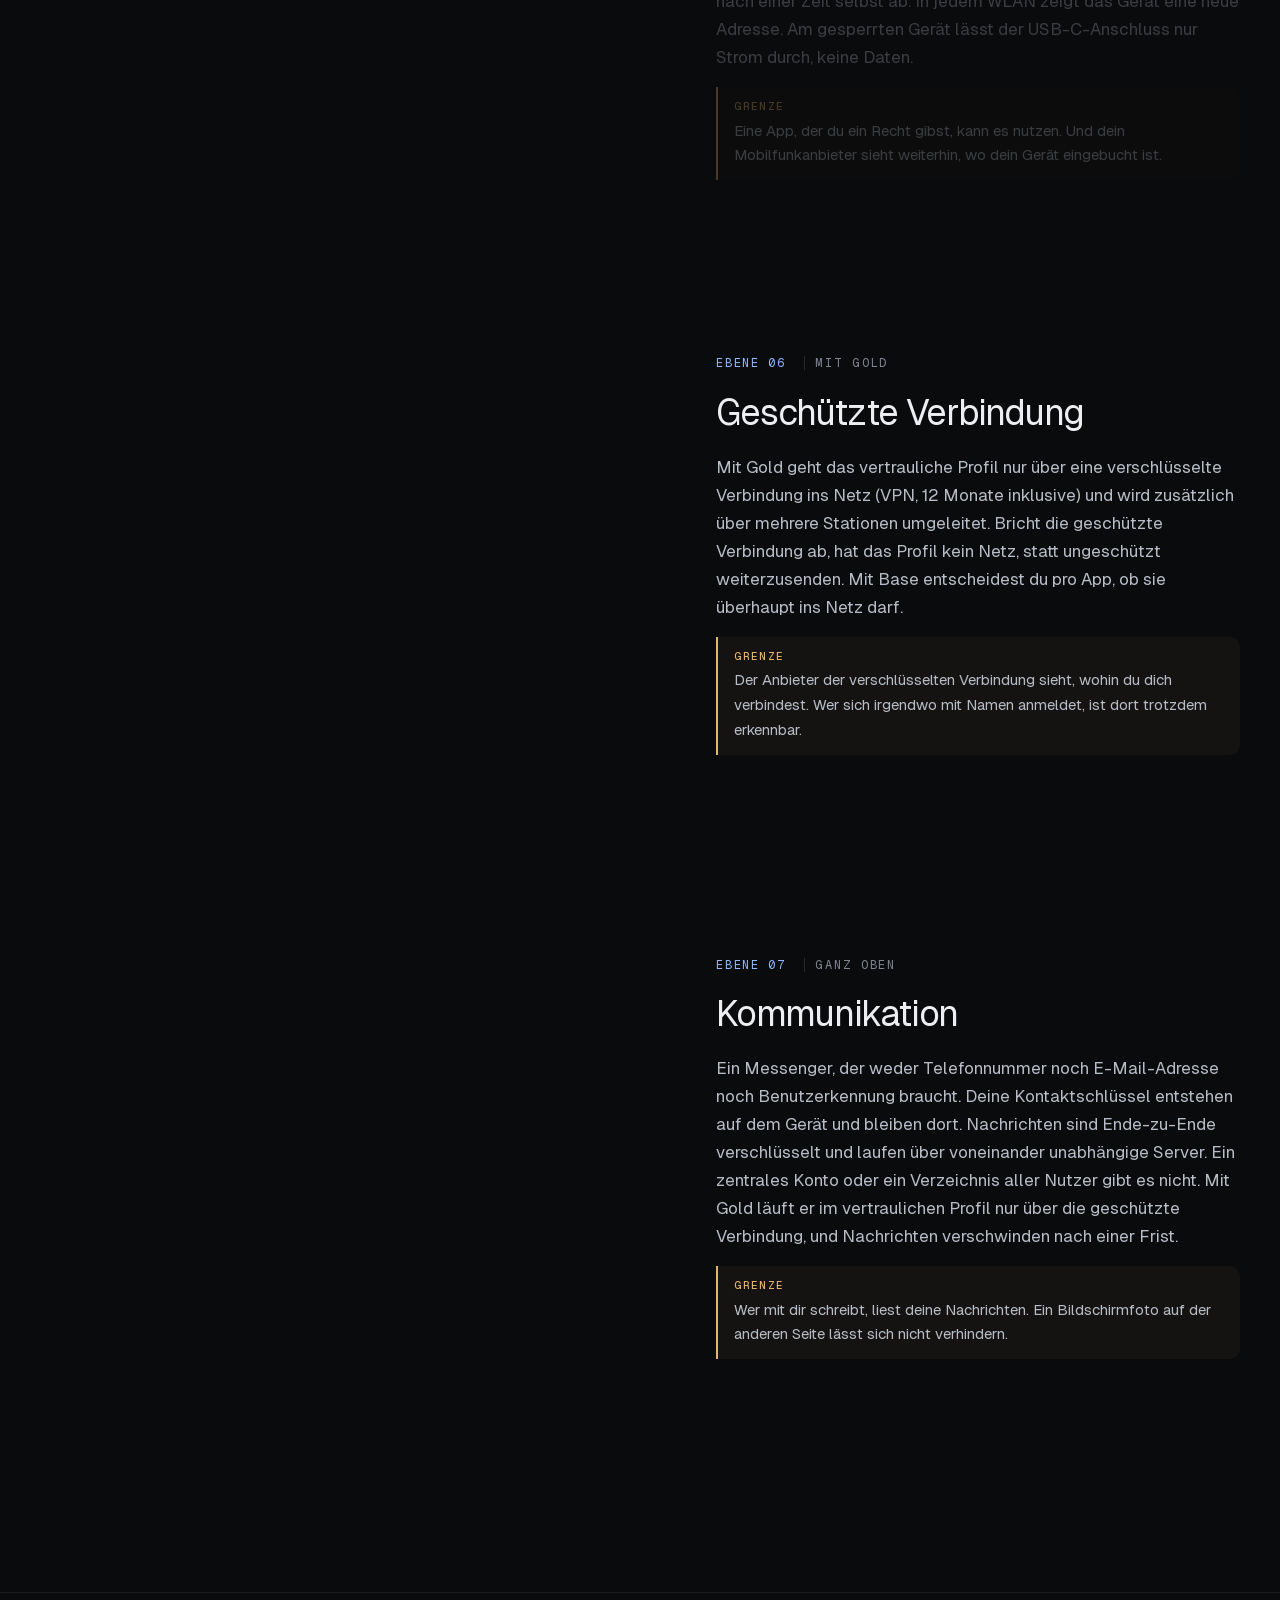
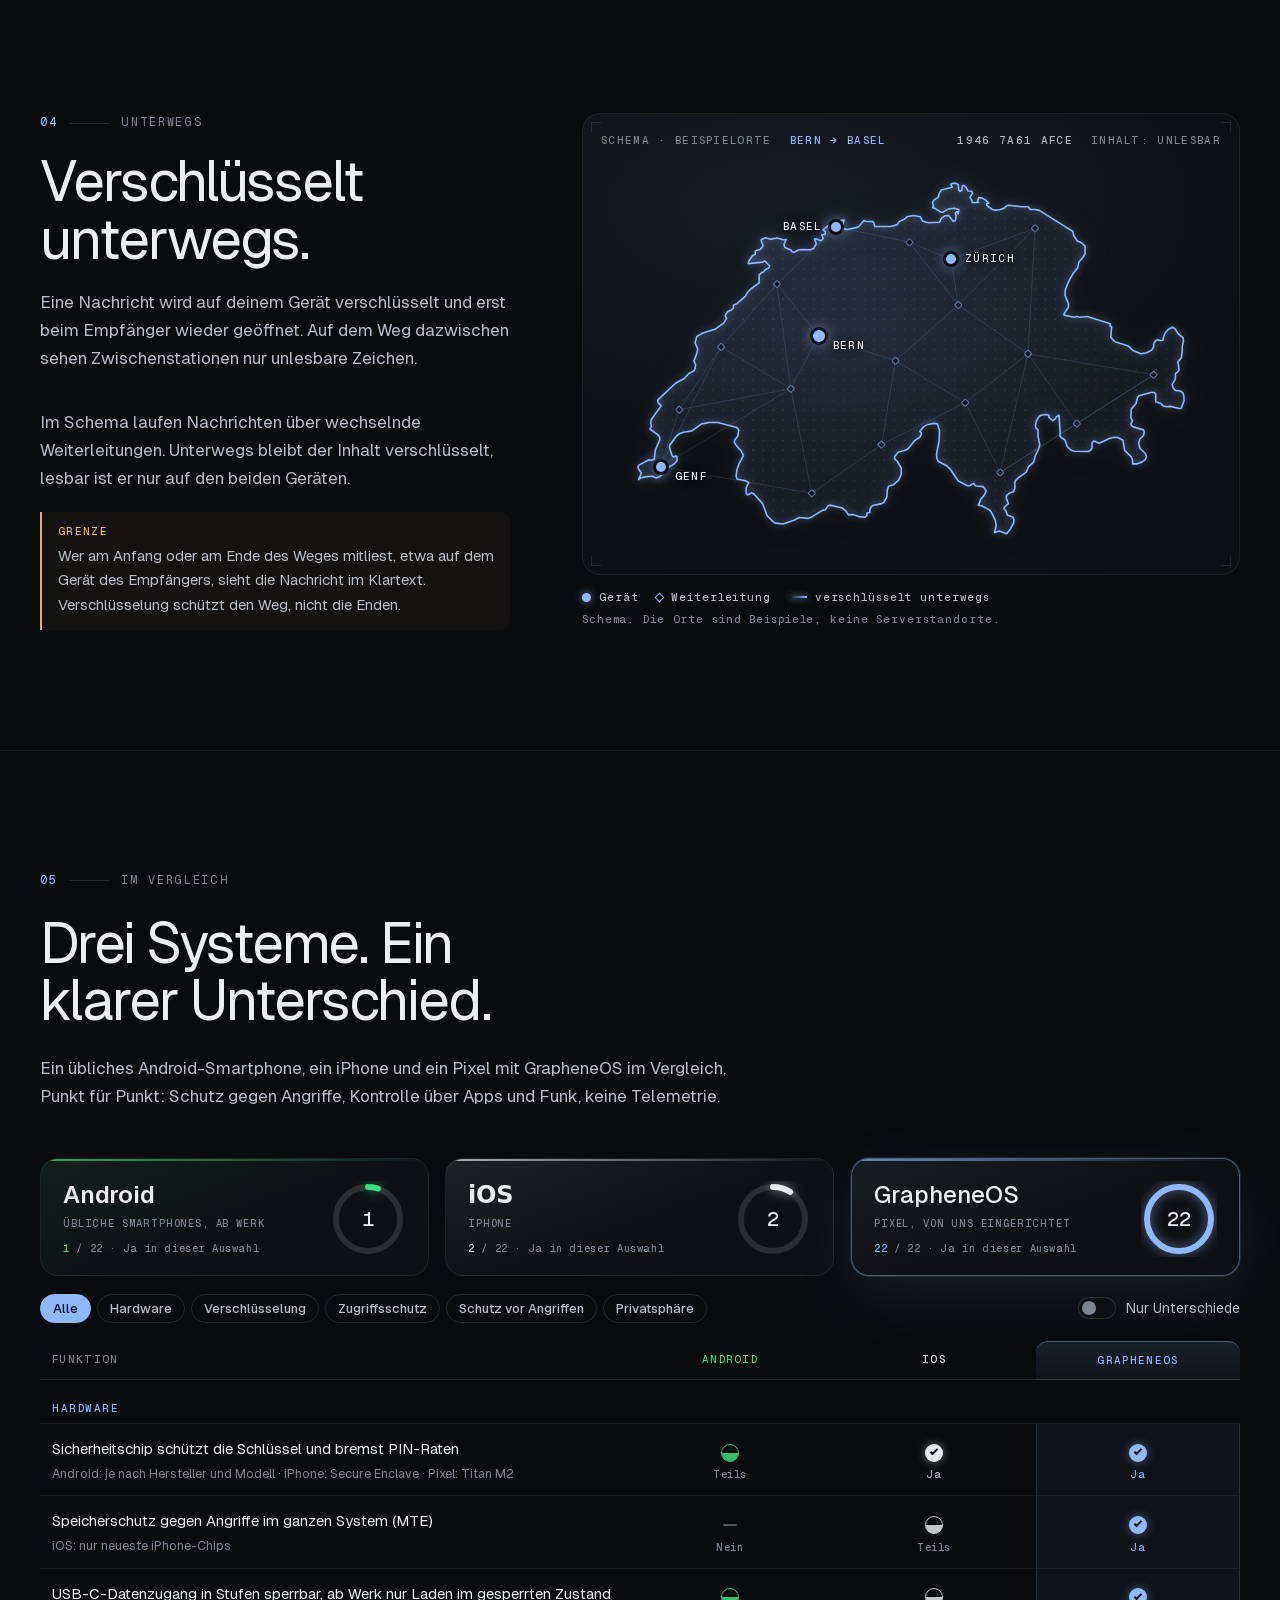
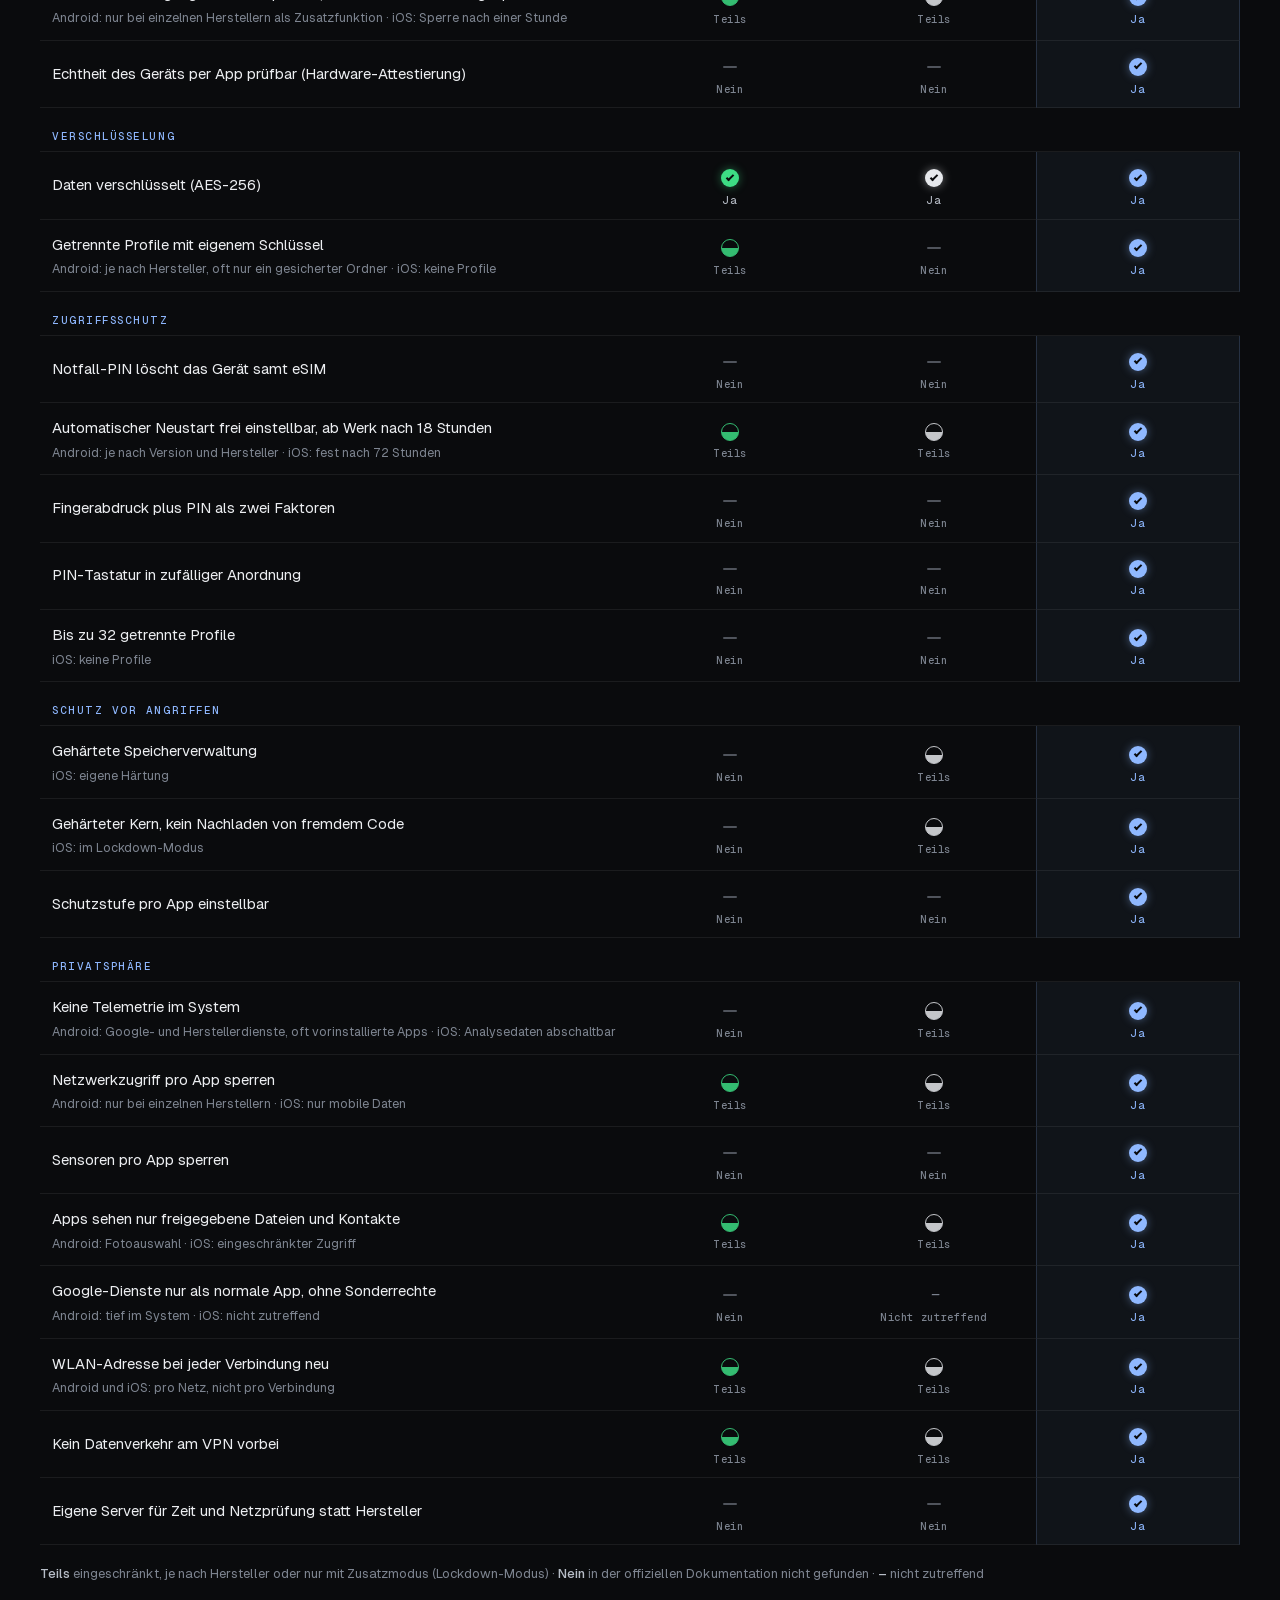
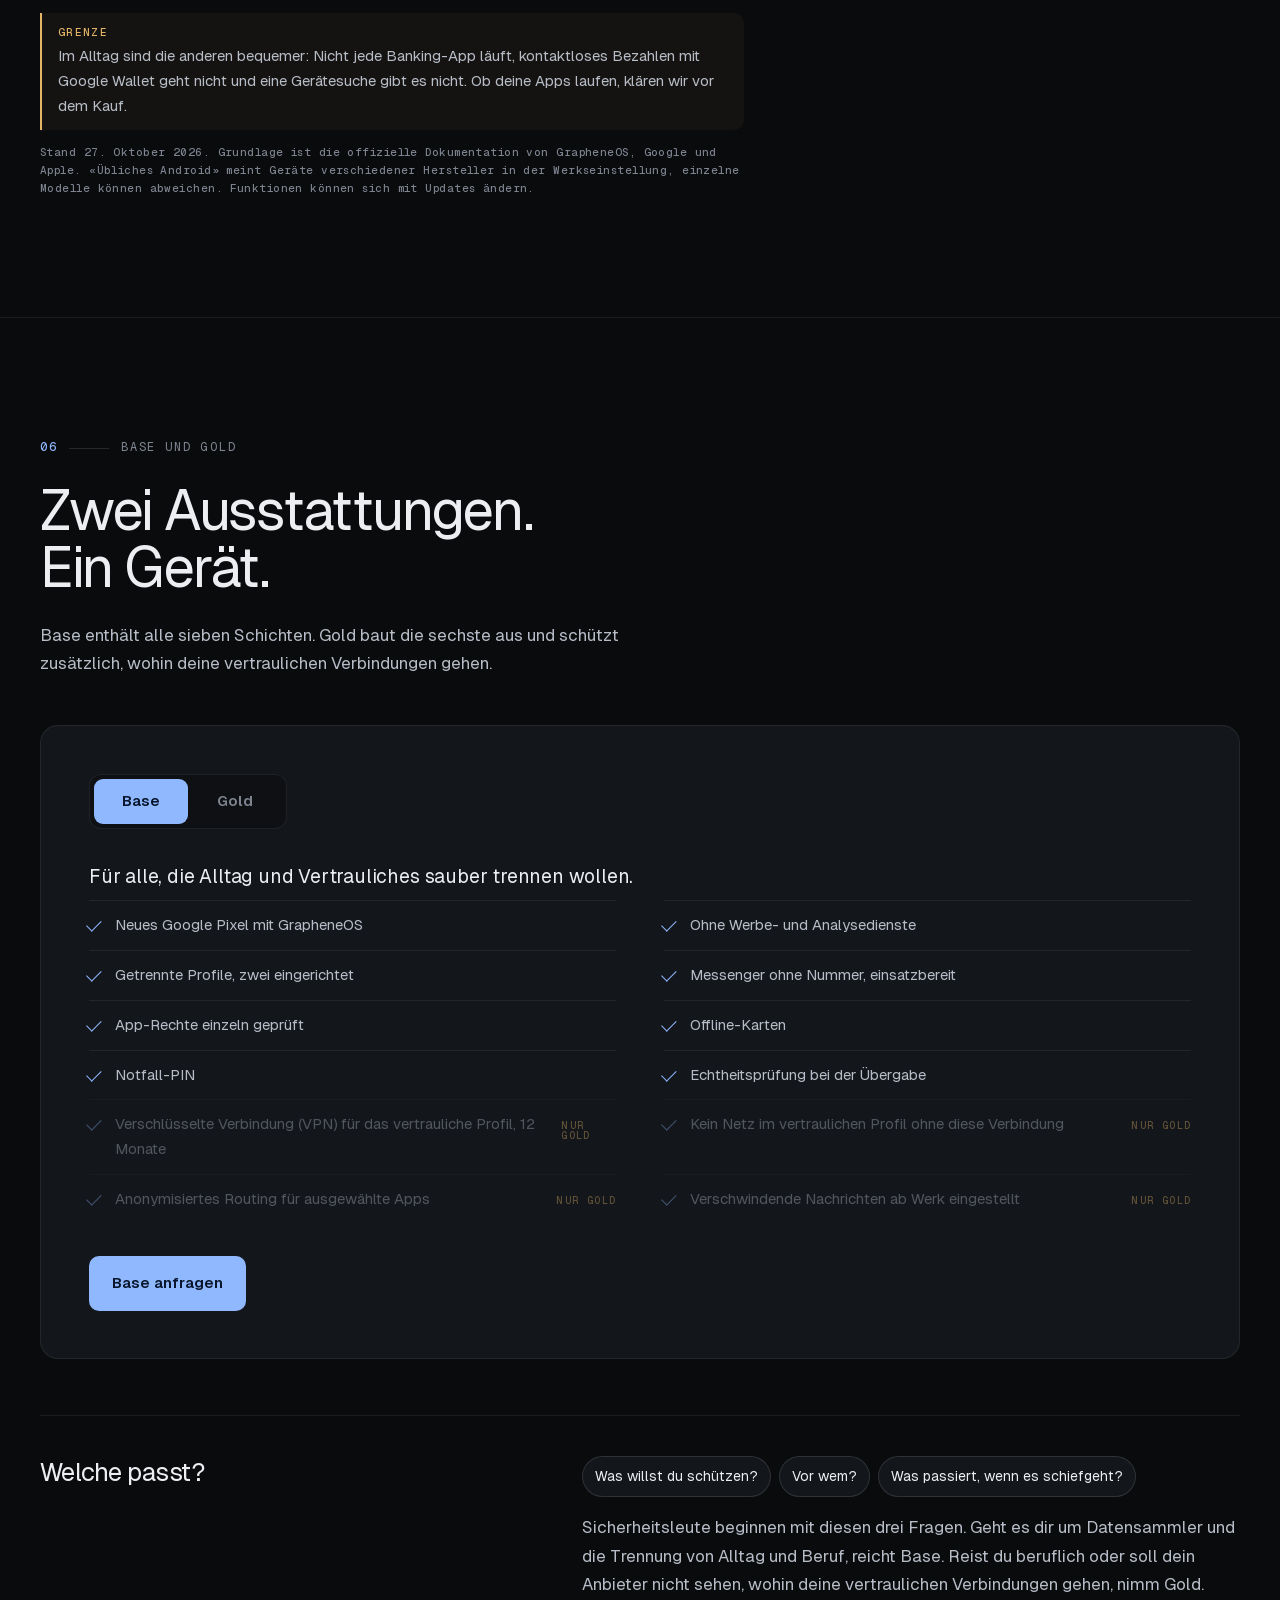
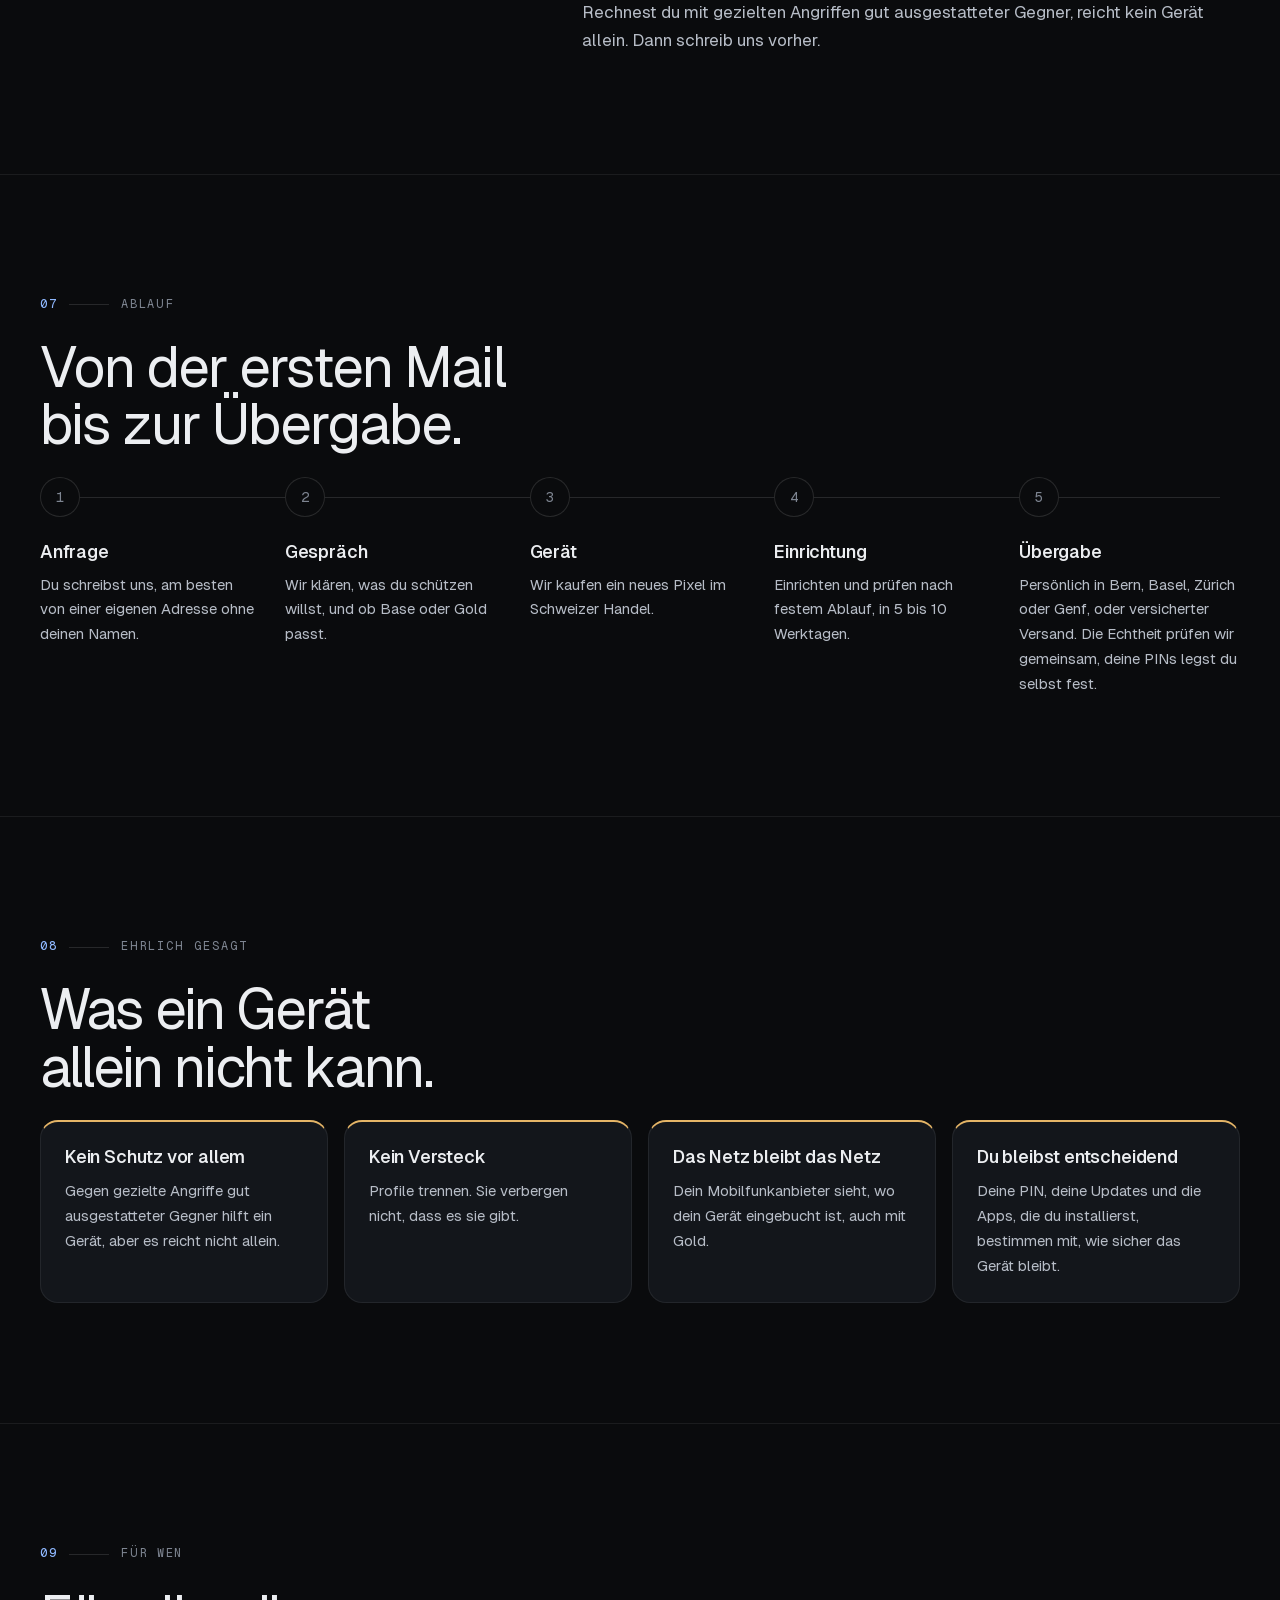
==== commit c317b010: "Französische Version (fr/), Sprachumschalter DE·FR·EN, .htaccess mit HTTPS-Zwang, ohne www, Sicherhe" ====
--- a/index.html
+++ b/index.html
@@ -11,6 +11,7 @@
 <meta name="color-scheme" content="dark">
 <link rel="canonical" href="https://opsek.ch/">
 <link rel="alternate" hreflang="de" href="https://opsek.ch/">
+<link rel="alternate" hreflang="fr" href="https://opsek.ch/fr/">
 <link rel="alternate" hreflang="en" href="https://opsek.ch/en/">
 <link rel="alternate" hreflang="x-default" href="https://opsek.ch/">
 <meta property="og:type" content="website">
@@ -37,7 +38,7 @@
       <span>OpSek</span>
     </a>
     <nav class="nav" aria-label="Hauptnavigation"><a href="#warum">Warum</a><a href="#schichten">Schichten</a><a href="#vergleich">Vergleich</a><a href="#modelle">Base und Gold</a><a href="#ablauf">Ablauf</a><a href="#fragen">Fragen</a></nav>
-        <p class="lang" role="group" aria-label="Sprache"><b aria-current="true">DE</b><a href="en/" hreflang="en" lang="en">EN</a></p>
+        <p class="lang" role="group" aria-label="Sprache"><b aria-current="true">DE</b><a href="fr/" hreflang="fr" lang="fr">FR</a><a href="en/" hreflang="en" lang="en">EN</a></p>
     <a class="btn btn-sm" href="#kontakt" data-contact="general">Anfragen</a>
   </div>
   <i class="progress" aria-hidden="true"><em></em></i>
@@ -326,7 +327,7 @@
     <p class="foot-provider">Anbieter: OPSEK Community Schweiz · <a class="linkbtn" href="#kontakt" data-contact="general">kontakt@opsek.ch</a></p>
     <p>Google und Pixel sind Marken von Google LLC. Android ist eine Marke von Google LLC. iPhone ist eine Marke von Apple Inc. iOS ist eine Marke von Cisco und wird von Apple unter Lizenz verwendet. Die Namen dienen nur dem Vergleich. GrapheneOS ist ein eigenständiges Open-Source-Projekt. OpSek ist weder mit Google noch mit dem GrapheneOS-Projekt verbunden und wird von keinem der beiden autorisiert, unterstützt oder empfohlen. Wir arbeiten nicht mit ihnen zusammen. Unsere Geräte nutzen ihre frei verfügbare, quelloffene Software, die wir nach eigenen Grundsätzen für Datensparsamkeit und operative Sicherheit (OPSEC) einrichten.</p>
     <p>Diese Seite setzt selbst keine Cookies und keine Tracker ein und bindet keine Dienste von Dritten ein. Beim Aufruf speichert der Hosting-Anbieter aus Sicherheitsgründen die IP-Adresse. Details stehen in der <a href="datenschutz.html">Datenschutzerklärung</a>.</p>
-    <p class="meta"><span>Stand Oktober 2026</span><span>Bern · Basel · Zürich · Genf</span><span class="lang" role="group" aria-label="Sprache"><b aria-current="true">DE</b><a href="en/" hreflang="en" lang="en">EN</a></span></p>
+    <p class="meta"><span>Stand Oktober 2026</span><span>Bern · Basel · Zürich · Genf</span><span class="lang" role="group" aria-label="Sprache"><b aria-current="true">DE</b><a href="fr/" hreflang="fr" lang="fr">FR</a><a href="en/" hreflang="en" lang="en">EN</a></span></p>
   </div>
 </footer>
 
